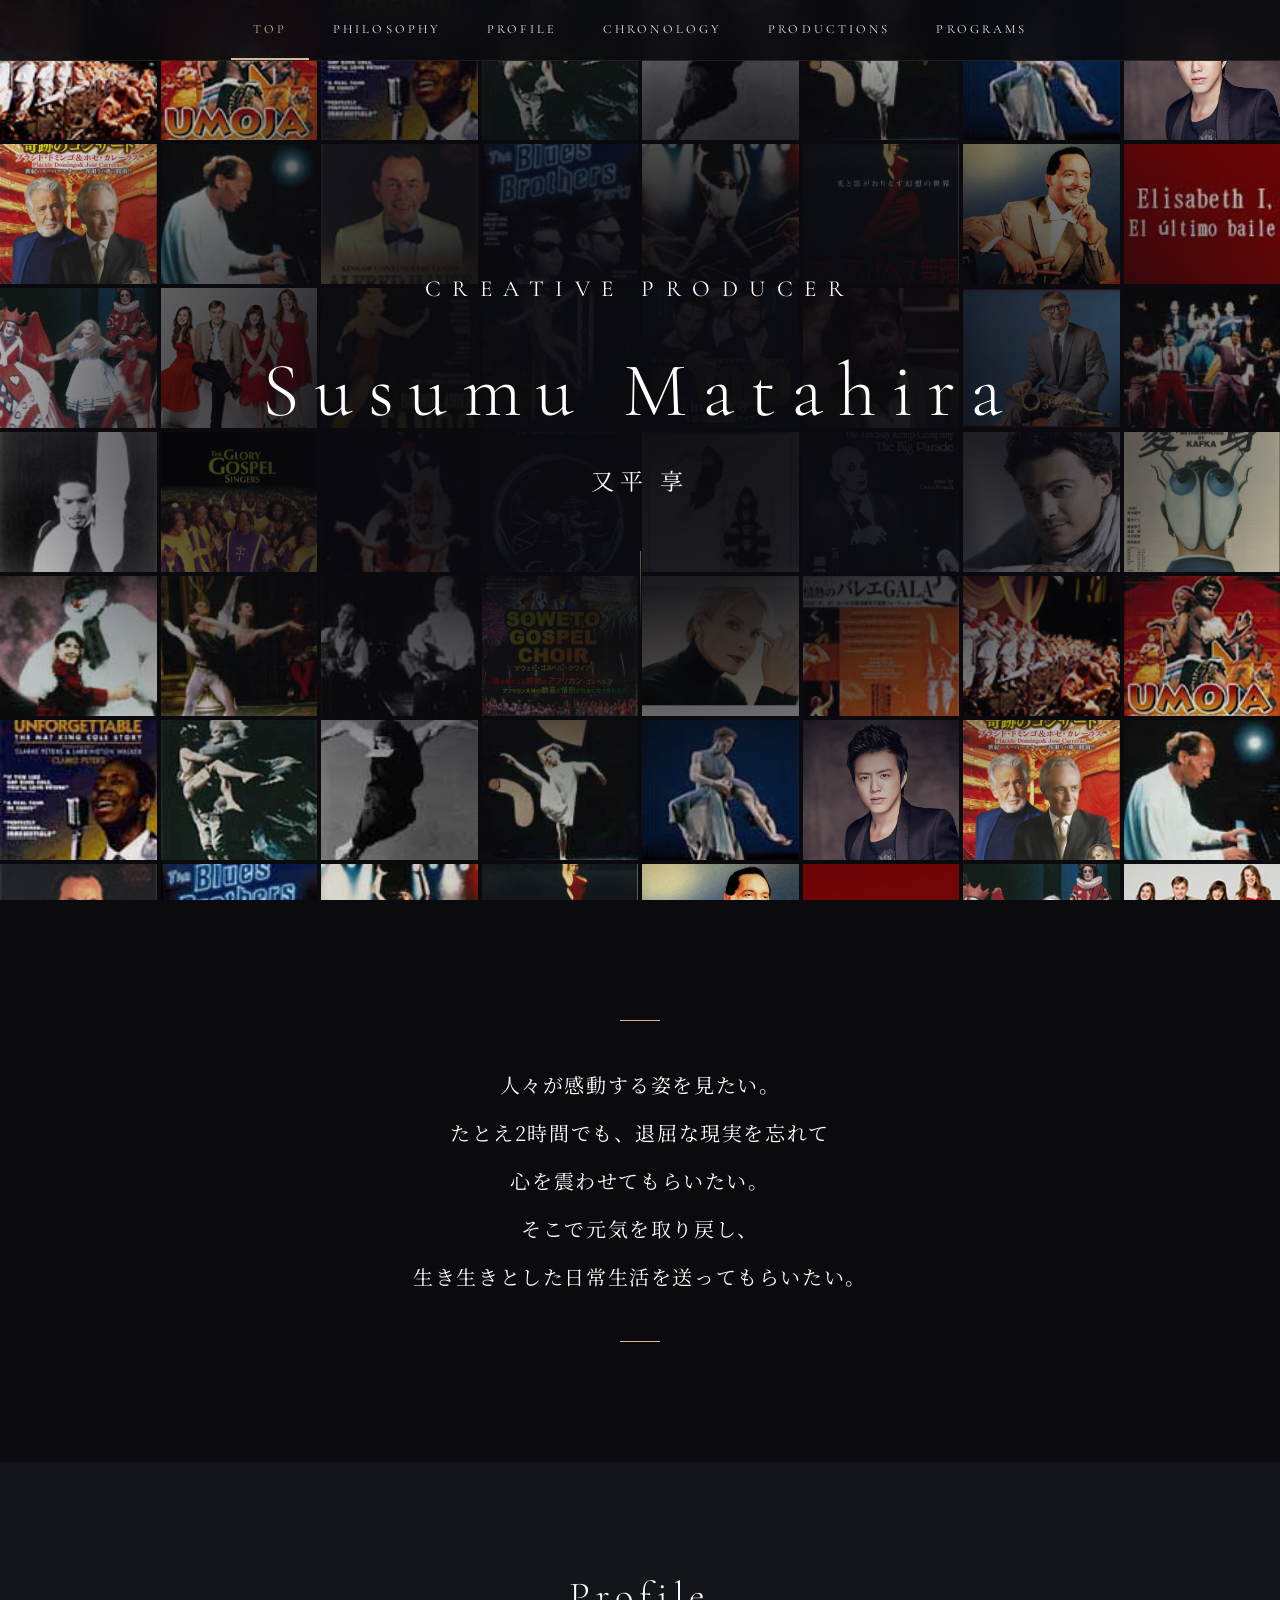
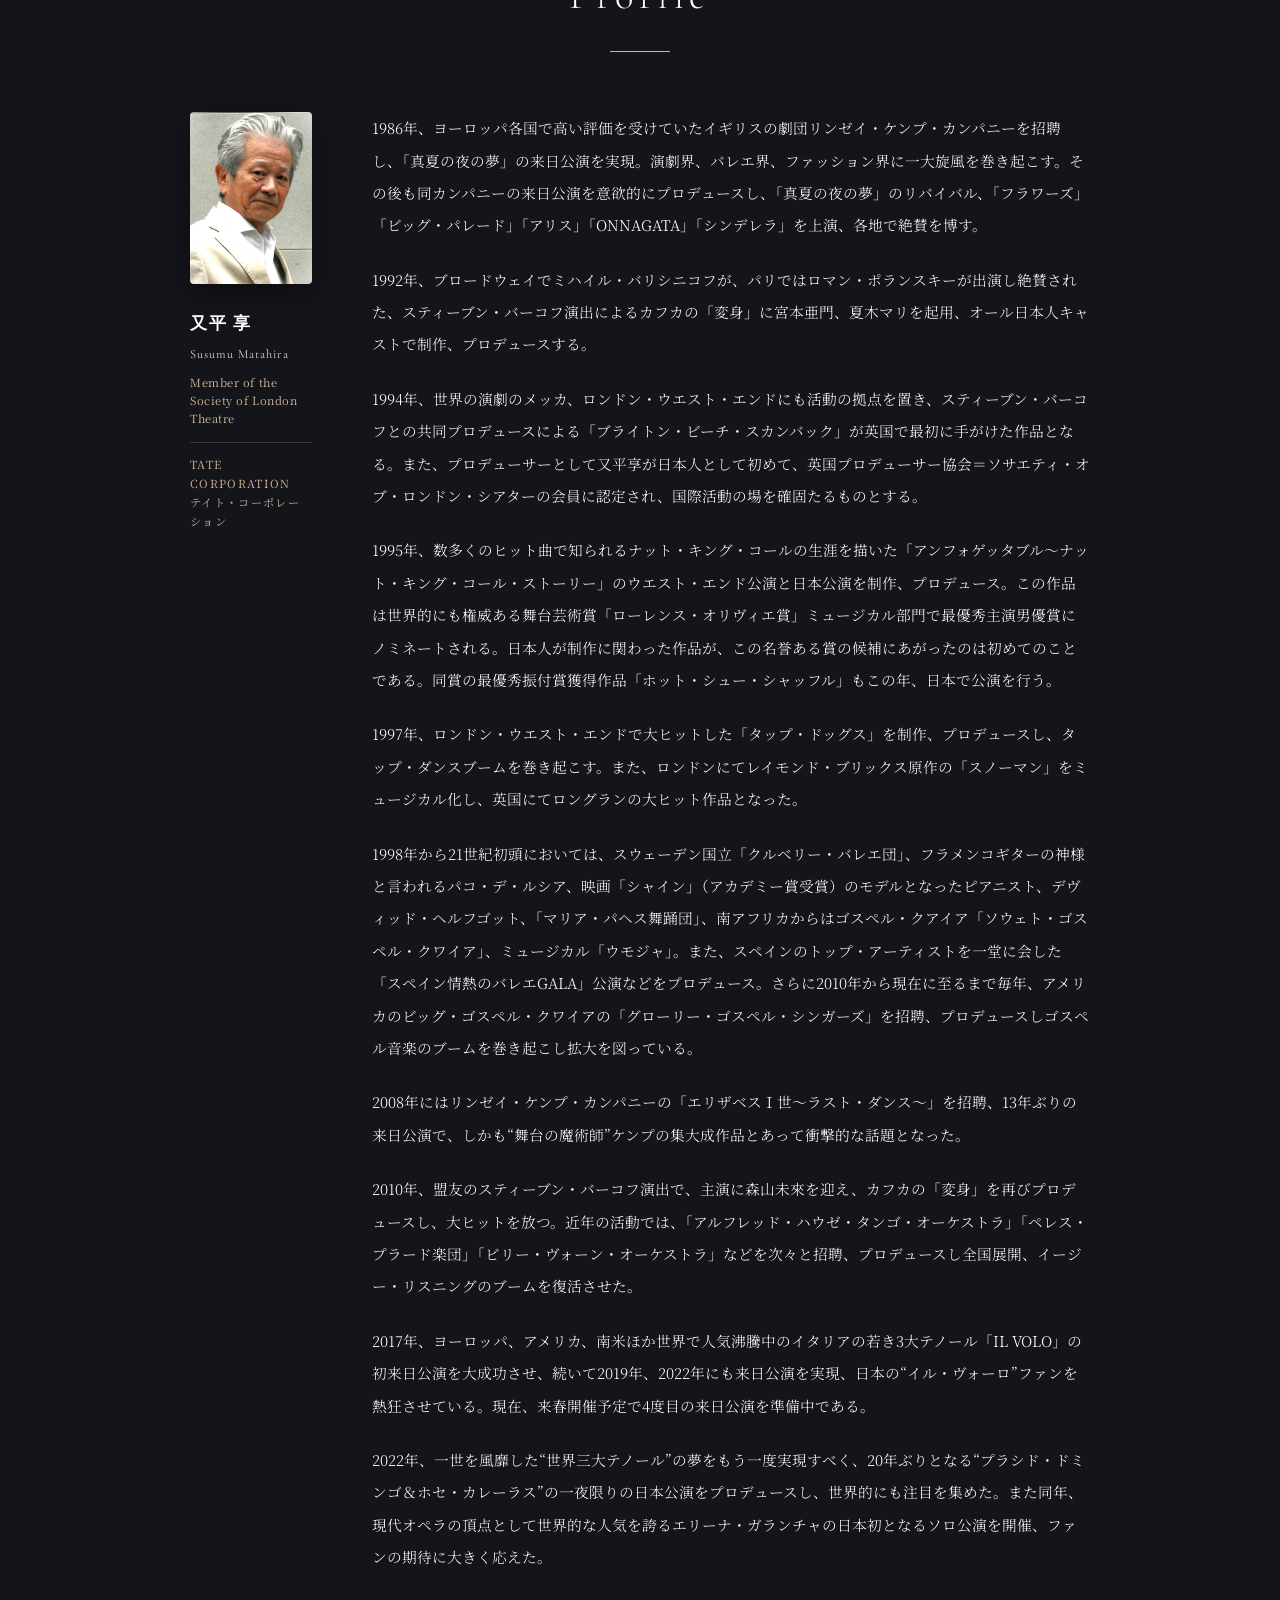
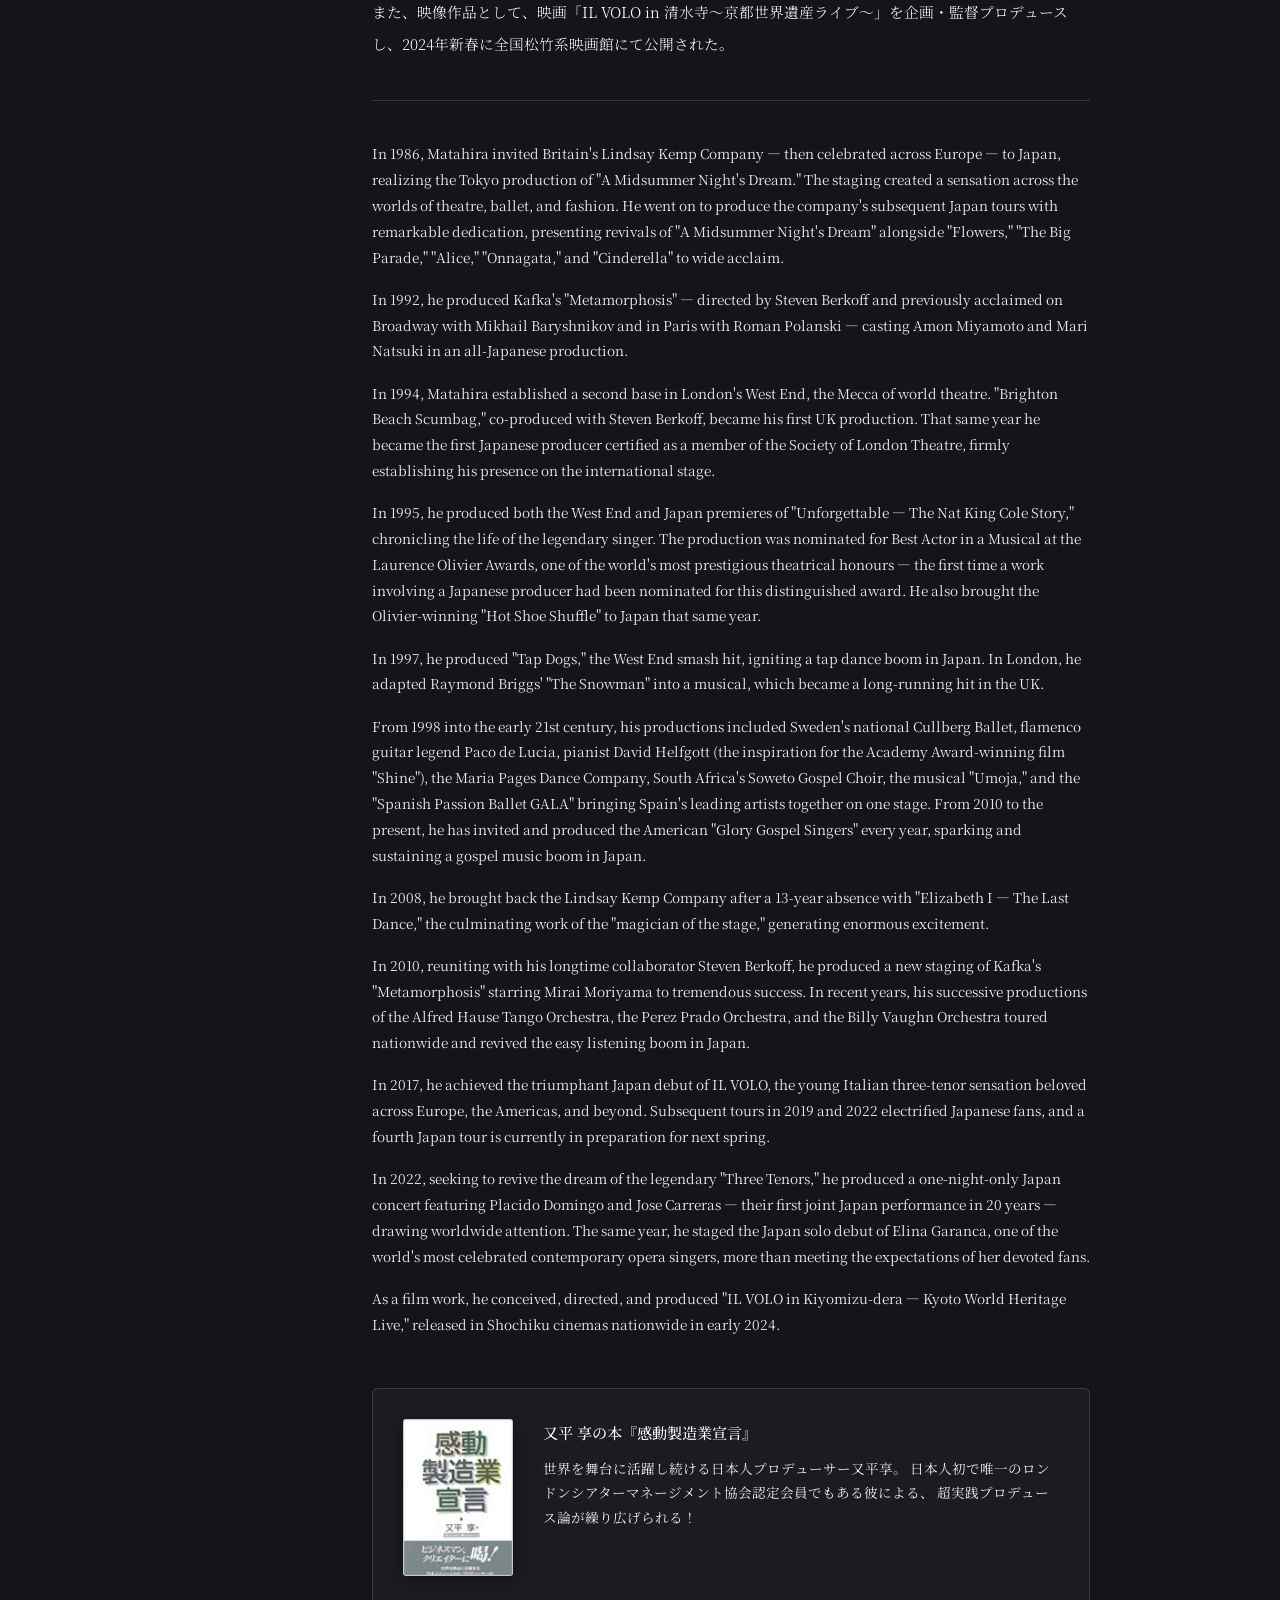
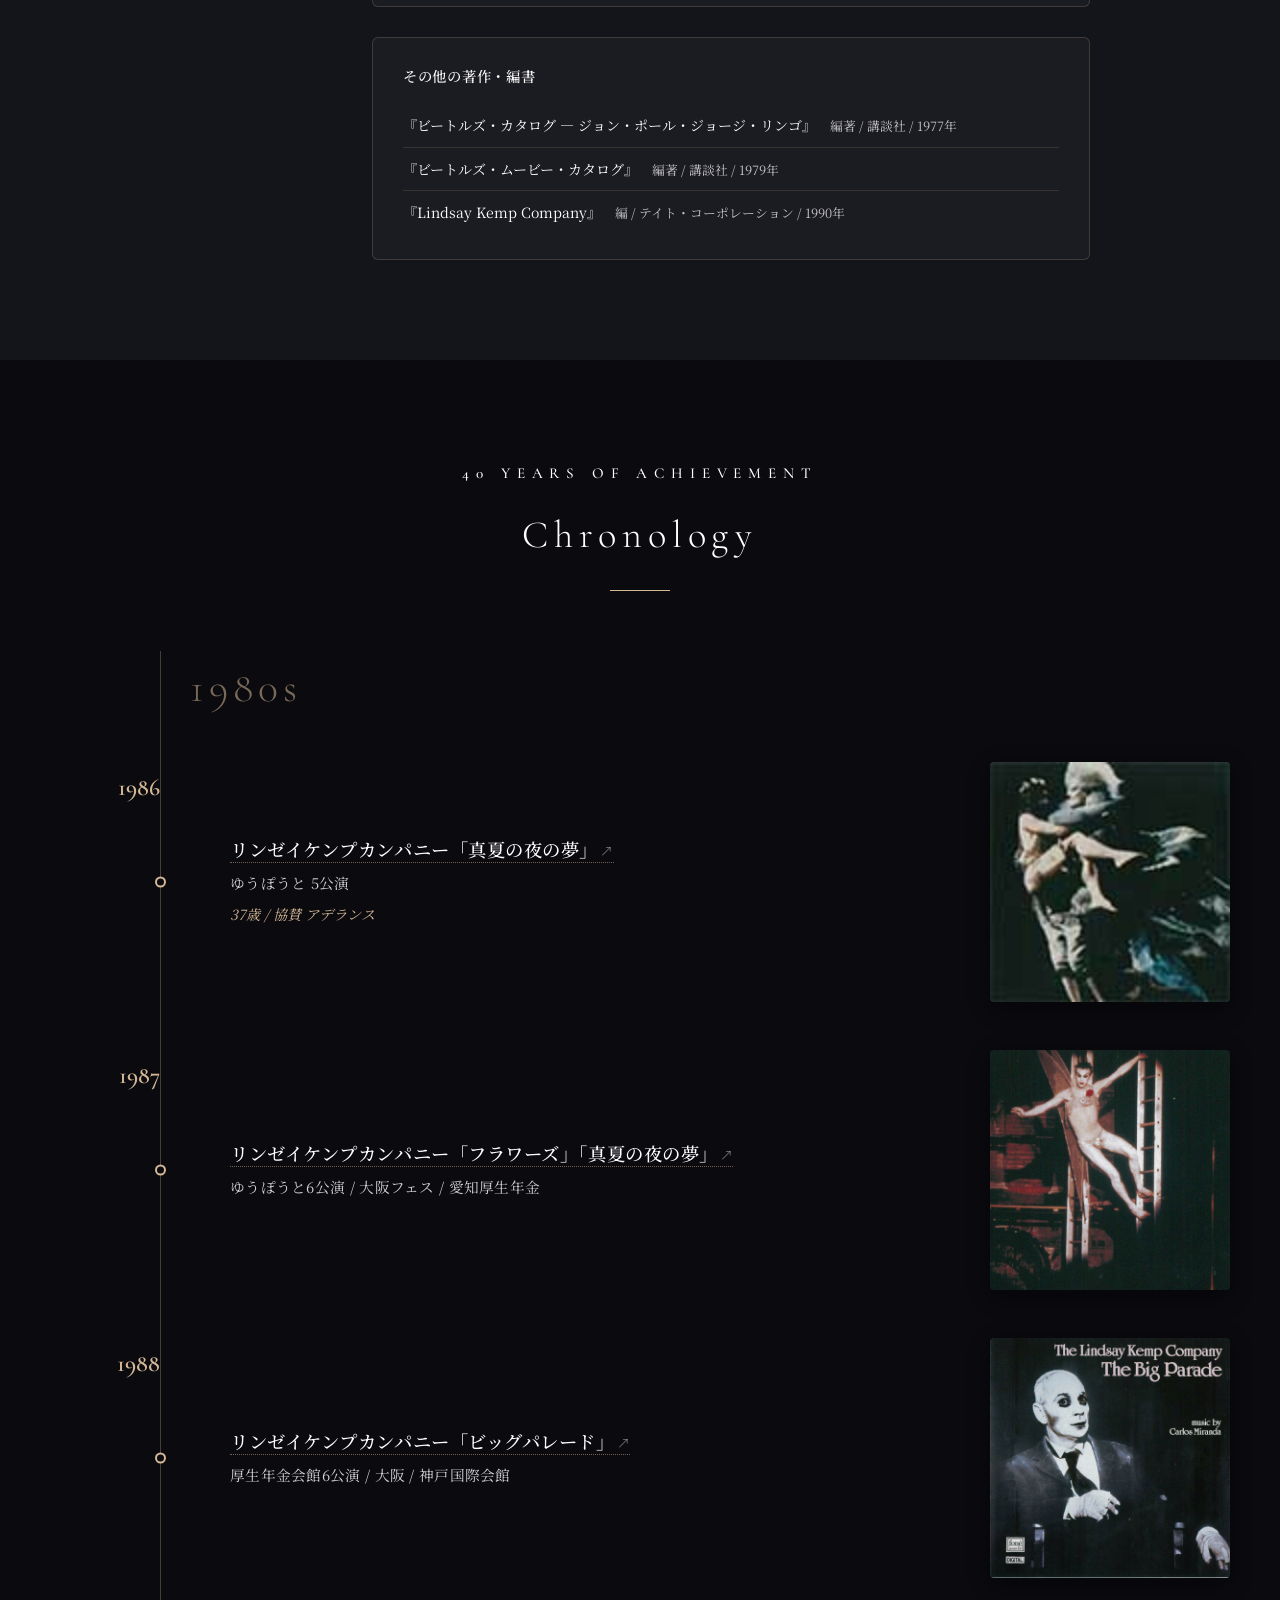
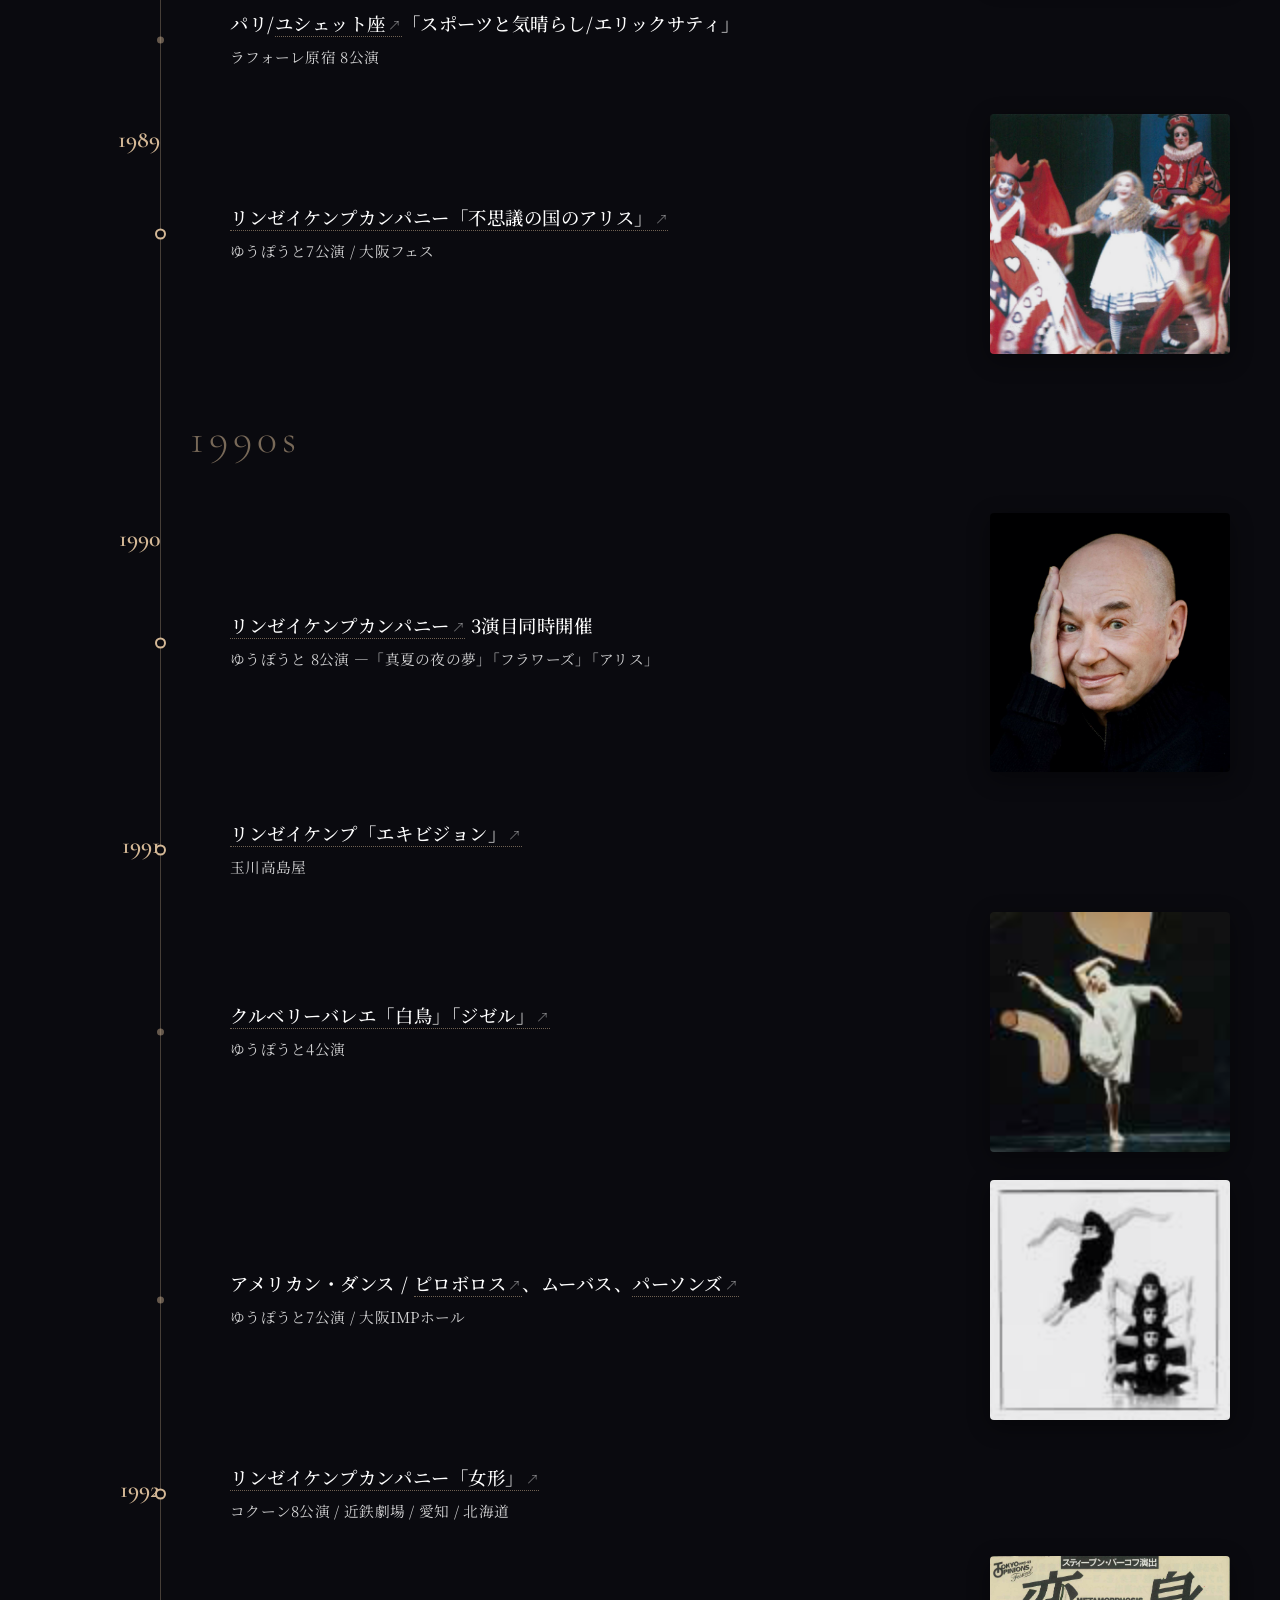
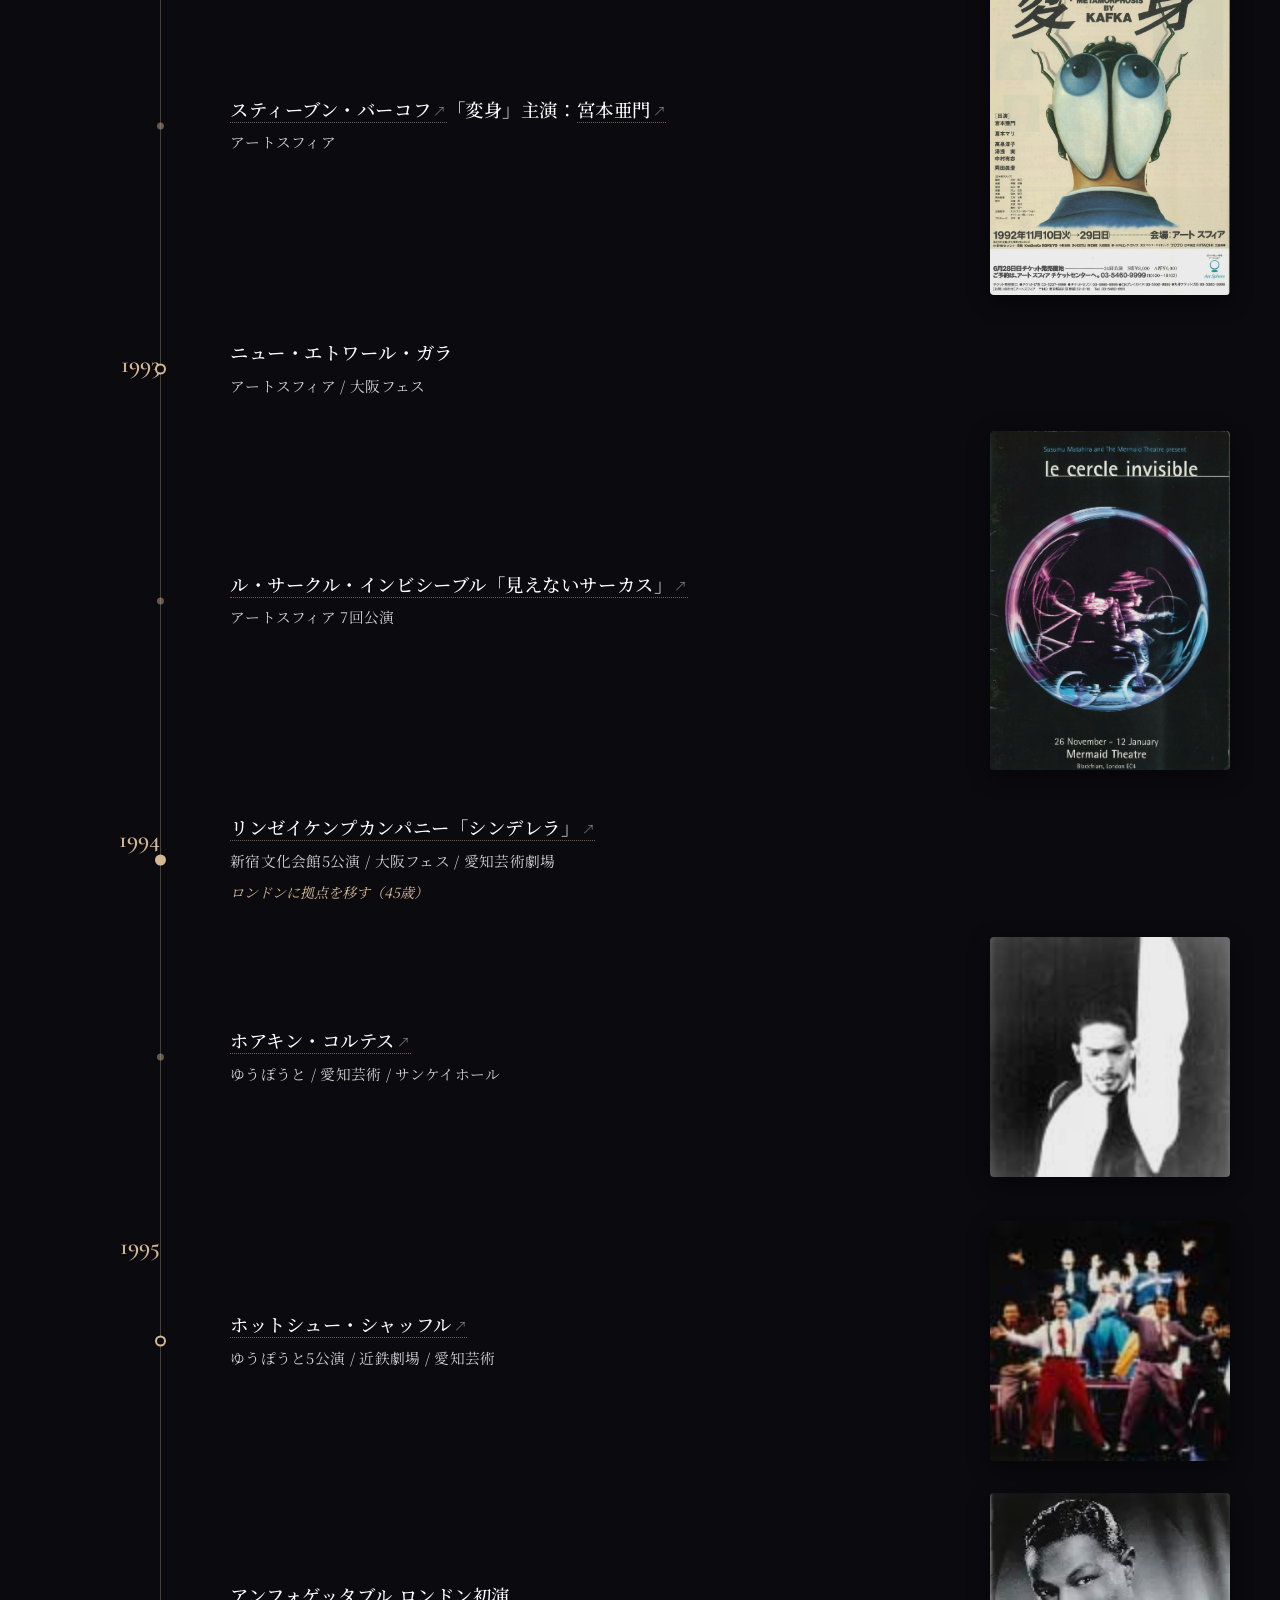
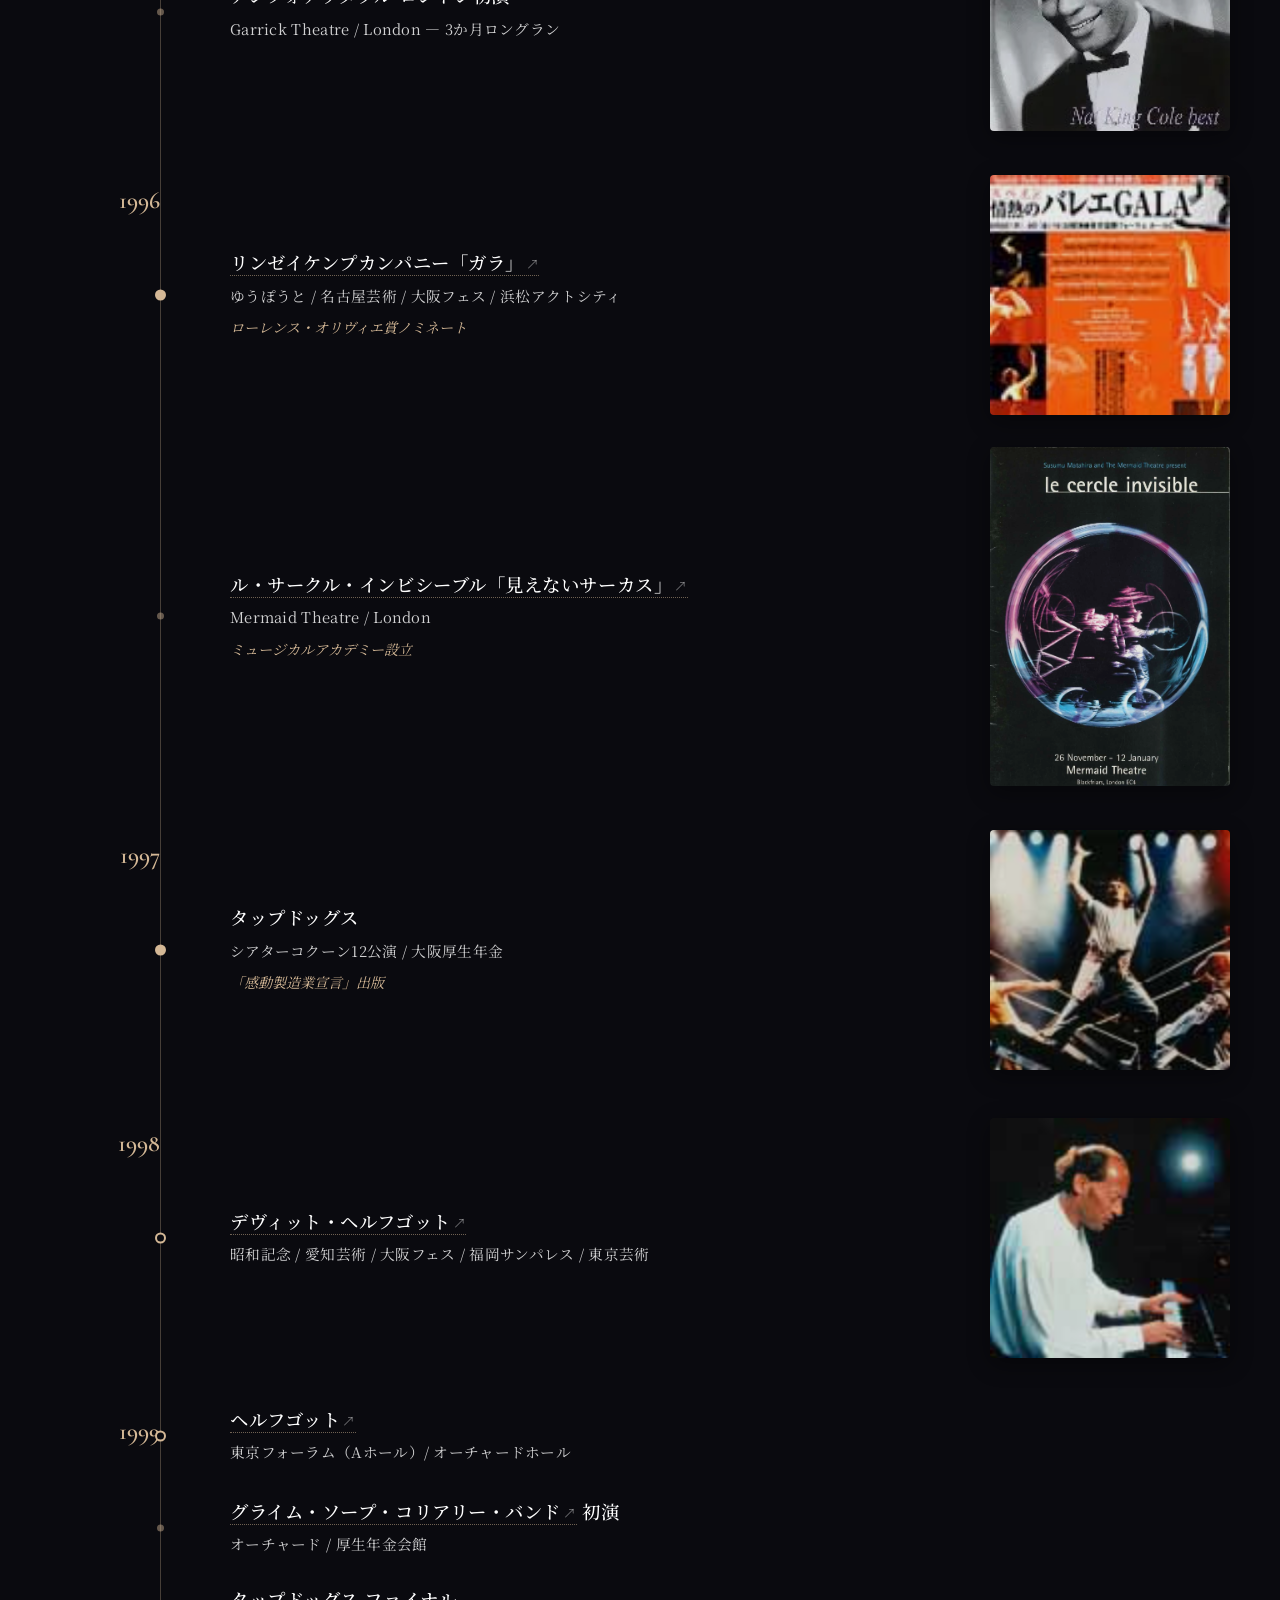
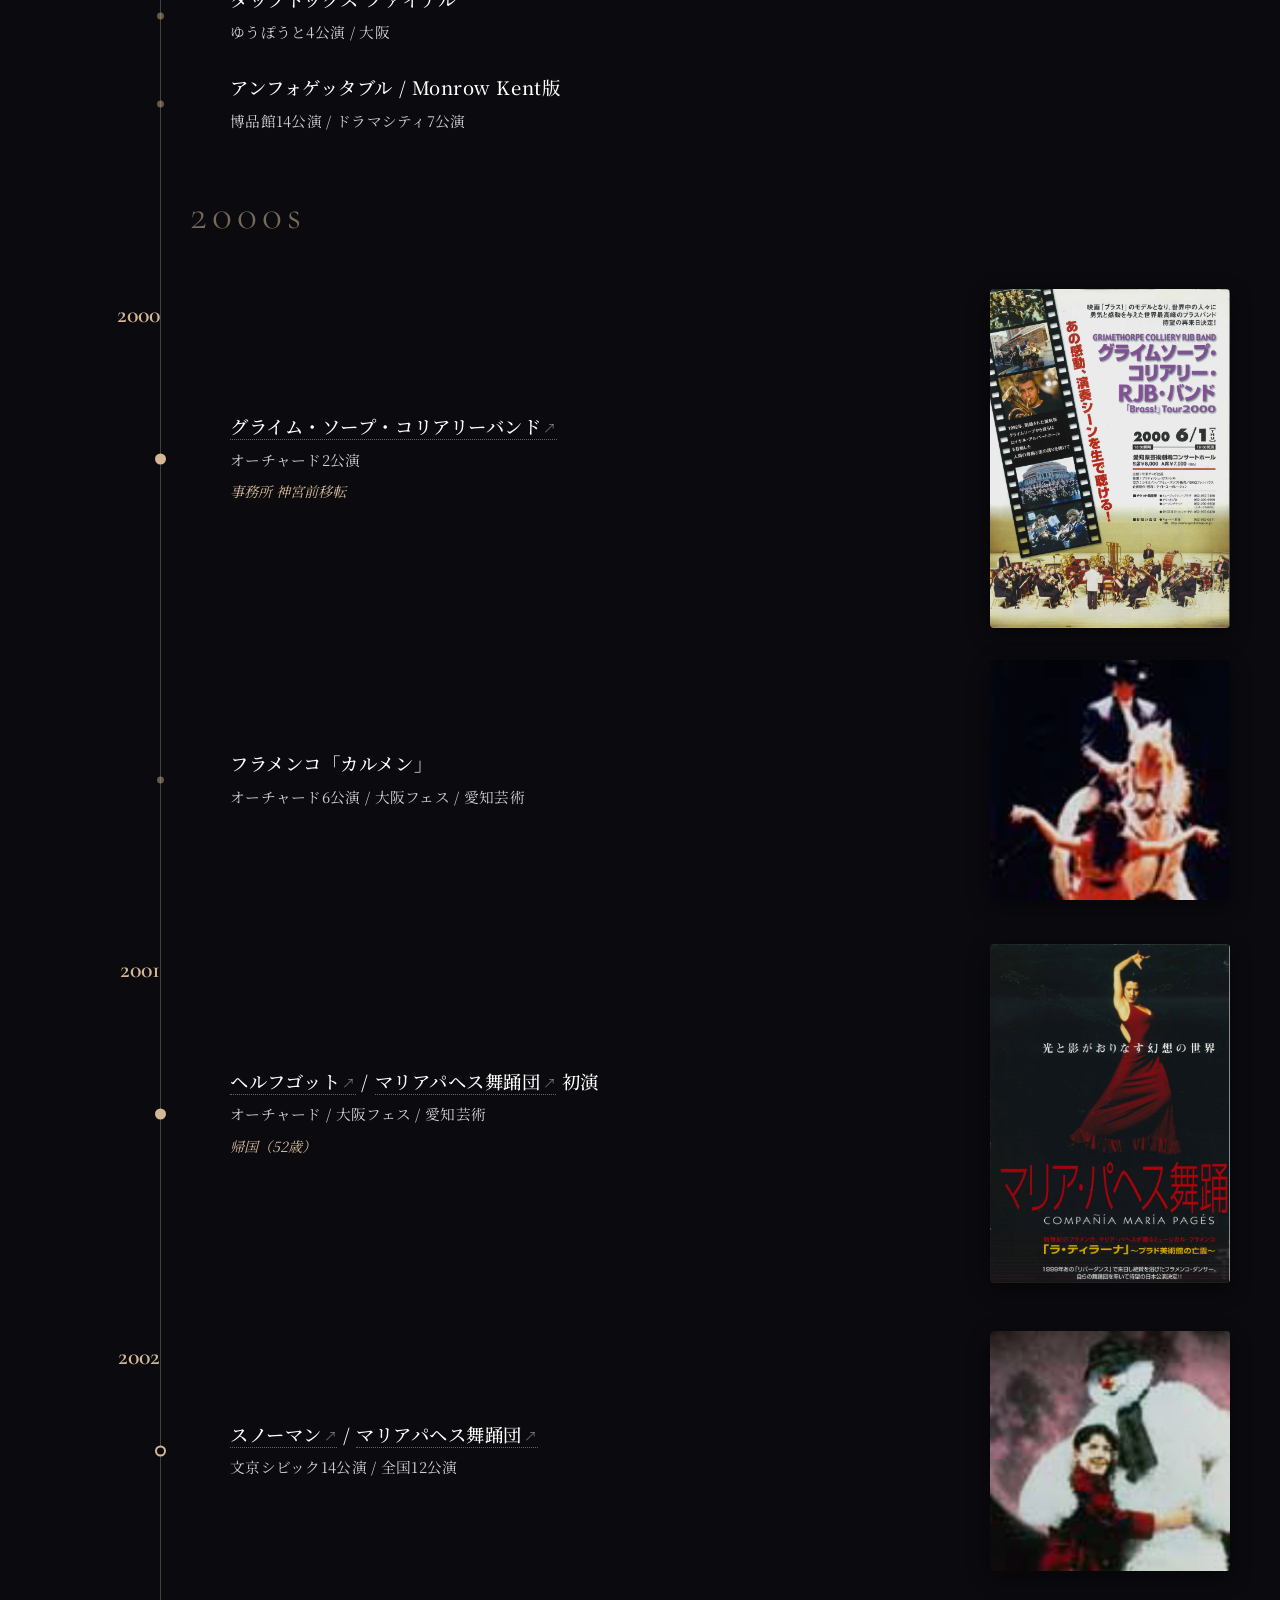
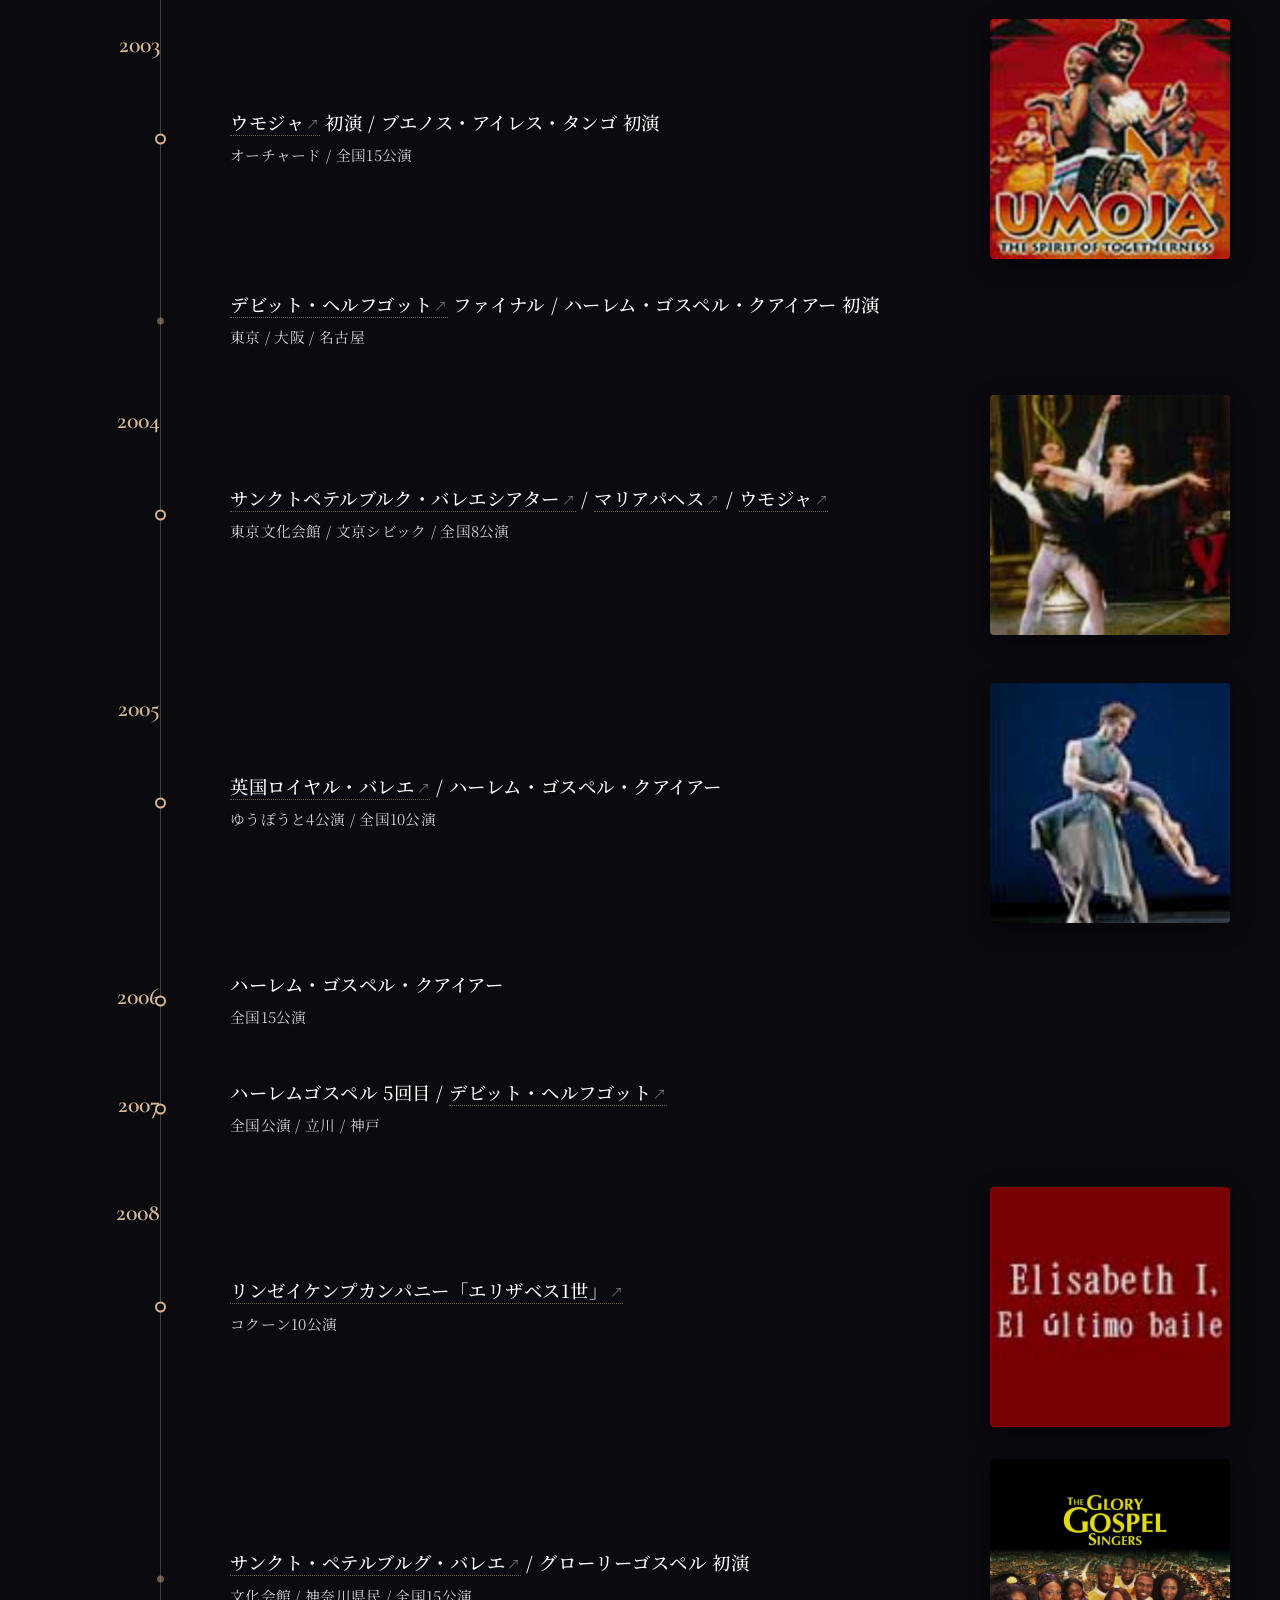
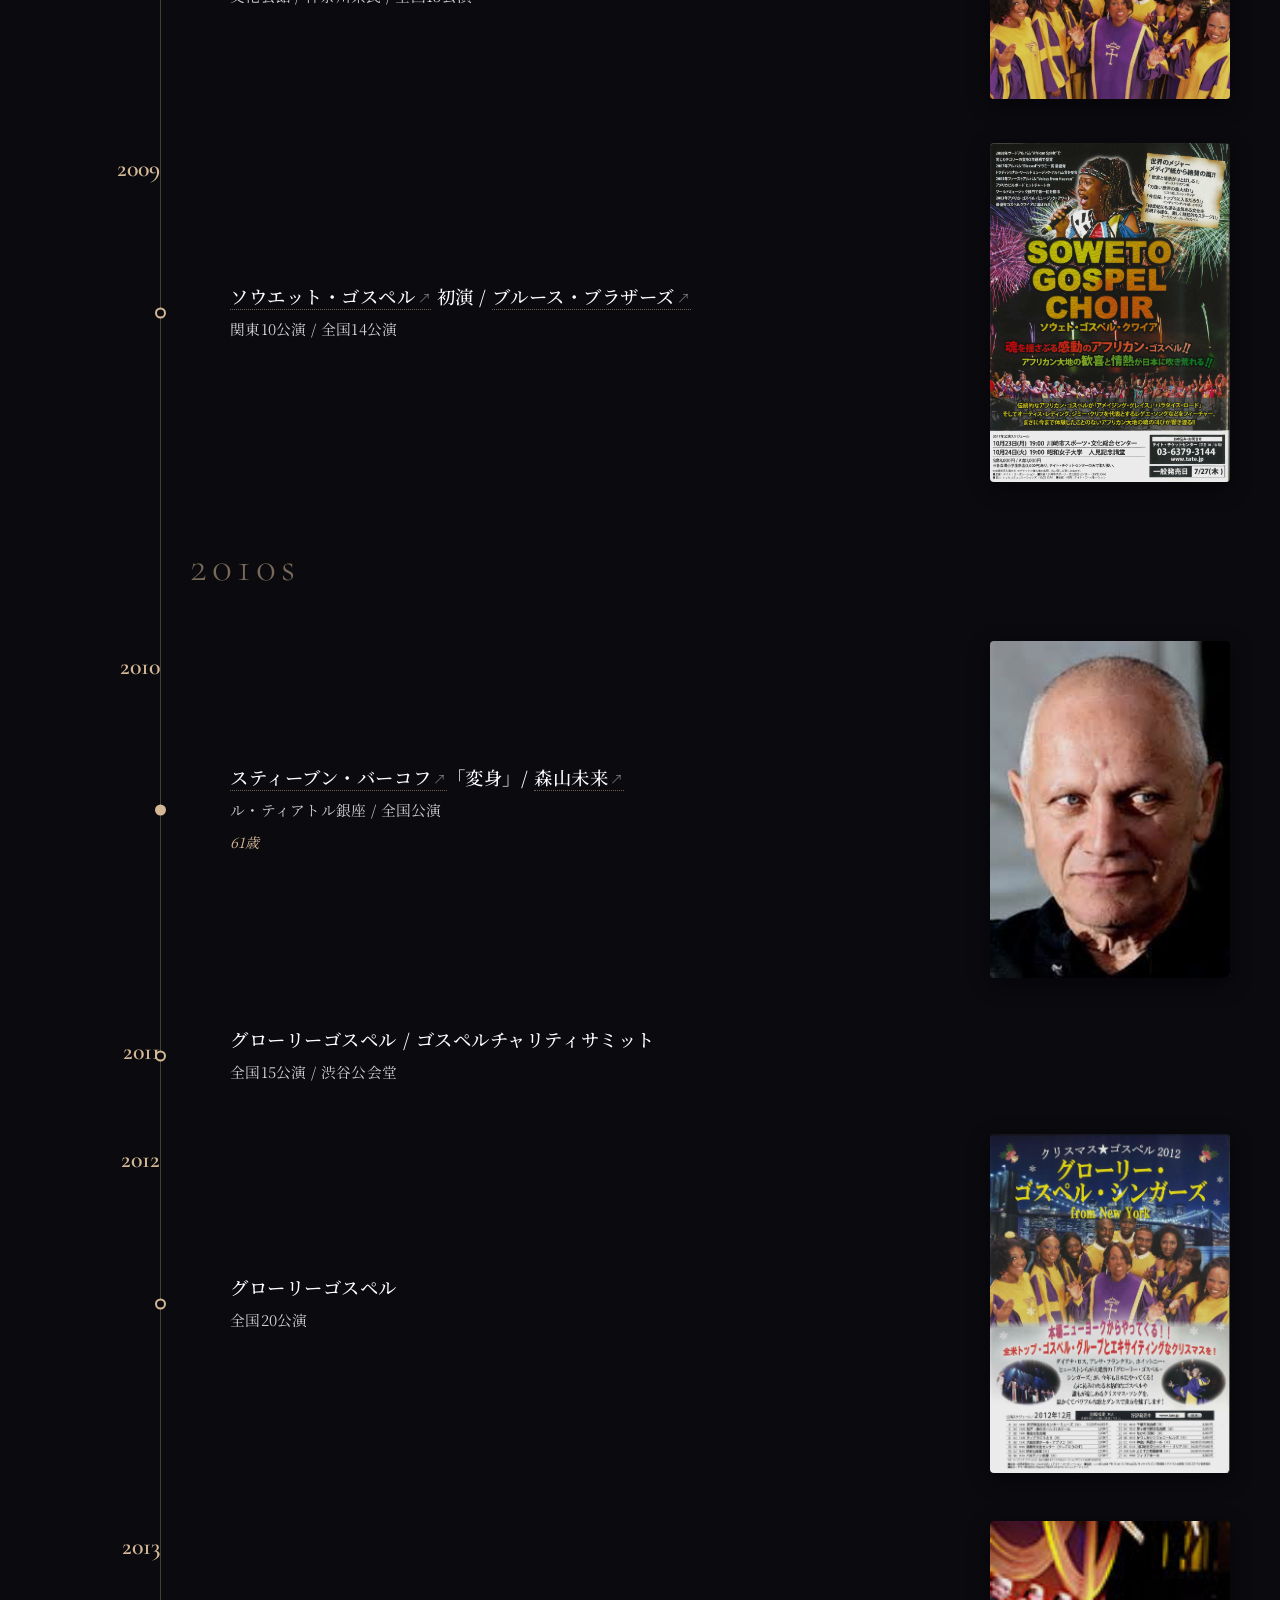
==== index.html @ a28acab9 "写真入れ替え" ====
<!DOCTYPE html>
<html lang="ja">
<head>
  <meta charset="UTF-8">
  <meta name="viewport" content="width=device-width, initial-scale=1.0">
  <title>又平享（Susumu Matahira）｜クリエイティブ・プロデューサー</title>
  <meta name="description" content="又平享（またひら すすむ／Susumu Matahira）- クリエイティブ・プロデューサー。1986年より40年にわたり、世界のパフォーミング・アーツを日本に届け続ける。日本人初の英国ソサエティ・オブ・ロンドン・シアター認定会員。">
  <meta name="author" content="又平享 Susumu Matahira">
  <meta name="google-site-verification" content="khn25gNaC57T8iqlHS1wMLsjuiyifFFze9nNeB8-_2k">
  <link rel="canonical" href="https://susumu-matahira.com/">

  <!-- Favicon -->
  <link rel="icon" href="/favicon.ico" sizes="any">
  <link rel="icon" href="/favicon.svg" type="image/svg+xml">
  <link rel="apple-touch-icon" href="/apple-touch-icon.png">
  <meta name="robots" content="index, follow">

  <!-- Open Graph -->
  <meta property="og:type" content="profile">
  <meta property="og:title" content="又平享（Susumu Matahira）｜クリエイティブ・プロデューサー">
  <meta property="og:description" content="又平享（またひら すすむ）- クリエイティブ・プロデューサー。1986年より40年にわたり、世界のパフォーミング・アーツを日本に届け続ける。">
  <meta property="og:url" content="https://susumu-matahira.com/">
  <meta property="og:image" content="https://susumu-matahira.com/images/ceo-photo.jpg">
  <meta property="og:locale" content="ja_JP">
  <meta property="og:site_name" content="又平享 Susumu Matahira">
  <meta property="profile:first_name" content="享">
  <meta property="profile:last_name" content="又平">
  <meta name="twitter:card" content="summary_large_image">
  <meta name="twitter:title" content="又平享（Susumu Matahira）｜クリエイティブ・プロデューサー">
  <meta name="twitter:description" content="又平享（またひら すすむ）- クリエイティブ・プロデューサー。世界のパフォーミング・アーツを日本に届け続ける。">
  <meta name="twitter:image" content="https://susumu-matahira.com/images/ceo-photo.jpg">

  <!-- Structured Data: Person -->
  <script type="application/ld+json">
  {
    "@context": "https://schema.org",
    "@type": "Person",
    "name": "又平享",
    "alternateName": ["又平 享", "Susumu Matahira", "またひら すすむ"],
    "url": "https://susumu-matahira.com/",
    "image": "https://susumu-matahira.com/images/ceo-photo.jpg",
    "jobTitle": "クリエイティブ・プロデューサー",
    "nationality": "Japanese",
    "description": "又平享（Susumu Matahira）はクリエイティブ・プロデューサー。1986年より40年にわたり、世界のパフォーミング・アーツを日本に届け続ける。日本人として初めて英国ソサエティ・オブ・ロンドン・シアターの会員に認定された。",
    "memberOf": {
      "@type": "Organization",
      "name": "Society of London Theatre"
    }
  }
  </script>

  <link rel="preconnect" href="https://fonts.googleapis.com">
  <link rel="preconnect" href="https://fonts.gstatic.com" crossorigin>
  <link href="https://fonts.googleapis.com/css2?family=Cormorant+Garamond:ital,wght@0,300;0,400;0,600;1,300&family=Noto+Serif+JP:wght@300;400;500;700&display=swap" rel="stylesheet">
  <link rel="stylesheet" href="css/style.css">
</head>
<body>

<!-- ============================================= -->
<!-- Navigation                                    -->
<!-- ============================================= -->
<nav class="site-nav">
  <a href="#top">Top</a>
  <a href="#philosophy">Philosophy</a>
  <a href="#profile">Profile</a>
  <a href="#chronology">Chronology</a>
  <a href="#productions">Productions</a>
  <a href="#programs">Programs</a>
</nav>

<!-- ============================================= -->
<!-- Hero                                          -->
<!-- ============================================= -->
<section class="hero" id="top">
  <div class="hero-tile-bg" id="heroTileBg" aria-hidden="true"></div>
  <div class="hero-content">
    <div class="hero-label">Creative Producer</div>
    <h1 class="hero-name">Susumu Matahira</h1>
    <div class="hero-sub">又平 享</div>
    <div class="hero-line"></div>
  </div>
</section>

<!-- ============================================= -->
<!-- Philosophy                                    -->
<!-- ============================================= -->
<section class="philosophy" id="philosophy">
  <div class="philosophy-quote fade-in">
    人々が感動する姿を見たい。<br>
    たとえ2時間でも、退屈な現実を忘れて<br>
    心を震わせてもらいたい。<br>
    そこで元気を取り戻し、<br>
    生き生きとした日常生活を送ってもらいたい。
  </div>
</section>

<!-- ============================================= -->
<!-- Biography                                     -->
<!-- ============================================= -->
<section class="section section-accent" id="profile">
  <div class="section-inner">
    <div class="section-header fade-in">
      <h2 class="section-title">Profile</h2>
      <div class="section-divider"></div>
    </div>

    <div class="biography-layout fade-in">
      <div class="bio-photo-wrap">
        <img src="images/ceo-photo.jpg" alt="又平 享" class="bio-photo">
        <div class="bio-name">又平 享</div>
        <div class="bio-name-en">Susumu Matahira</div>
        <div class="bio-credential">Member of the<br>Society of London Theatre</div>
        <a class="bio-company" href="https://www.tate.jp/index.html" target="_blank" rel="noopener">TATE CORPORATION<br>テイト・コーポレーション</a>
      </div>

      <div>
        <div class="bio-text">
          <p>1986年、ヨーロッパ各国で高い評価を受けていたイギリスの劇団リンゼイ・ケンプ・カンパニーを招聘し、「真夏の夜の夢」の来日公演を実現。演劇界、バレエ界、ファッション界に一大旋風を巻き起こす。その後も同カンパニーの来日公演を意欲的にプロデュースし、「真夏の夜の夢」のリバイバル、「フラワーズ」「ビッグ・パレード」「アリス」「ONNAGATA」「シンデレラ」を上演、各地で絶賛を博す。</p>

          <p>1992年、ブロードウェイでミハイル・バリシニコフが、パリではロマン・ポランスキーが出演し絶賛された、スティーブン・バーコフ演出によるカフカの「変身」に宮本亜門、夏木マリを起用、オール日本人キャストで制作、プロデュースする。</p>

          <p>1994年、世界の演劇のメッカ、ロンドン・ウエスト・エンドにも活動の拠点を置き、スティーブン・バーコフとの共同プロデュースによる「ブライトン・ビーチ・スカンバック」が英国で最初に手がけた作品となる。また、プロデューサーとして又平享が日本人として初めて、英国プロデューサー協会＝ソサエティ・オブ・ロンドン・シアターの会員に認定され、国際活動の場を確固たるものとする。</p>

          <p>1995年、数多くのヒット曲で知られるナット・キング・コールの生涯を描いた「アンフォゲッタブル〜ナット・キング・コール・ストーリー」のウエスト・エンド公演と日本公演を制作、プロデュース。この作品は世界的にも権威ある舞台芸術賞「ローレンス・オリヴィエ賞」ミュージカル部門で最優秀主演男優賞にノミネートされる。日本人が制作に関わった作品が、この名誉ある賞の候補にあがったのは初めてのことである。同賞の最優秀振付賞獲得作品「ホット・シュー・シャッフル」もこの年、日本で公演を行う。</p>

          <p>1997年、ロンドン・ウエスト・エンドで大ヒットした「タップ・ドッグス」を制作、プロデュースし、タップ・ダンスブームを巻き起こす。また、ロンドンにてレイモンド・ブリックス原作の「スノーマン」をミュージカル化し、英国にてロングランの大ヒット作品となった。</p>

          <p>1998年から21世紀初頭においては、スウェーデン国立「クルベリー・バレエ団」、フラメンコギターの神様と言われるパコ・デ・ルシア、映画「シャイン」（アカデミー賞受賞）のモデルとなったピアニスト、デヴィッド・ヘルフゴット、「マリア・パヘス舞踊団」、南アフリカからはゴスペル・クアイア「ソウェト・ゴスペル・クワイア」、ミュージカル「ウモジャ」。また、スペインのトップ・アーティストを一堂に会した「スペイン情熱のバレエGALA」公演などをプロデュース。さらに2010年から現在に至るまで毎年、アメリカのビッグ・ゴスペル・クワイアの「グローリー・ゴスペル・シンガーズ」を招聘、プロデュースしゴスペル音楽のブームを巻き起こし拡大を図っている。</p>

          <p>2008年にはリンゼイ・ケンプ・カンパニーの「エリザベスⅠ世〜ラスト・ダンス〜」を招聘、13年ぶりの来日公演で、しかも“舞台の魔術師”ケンプの集大成作品とあって衝撃的な話題となった。</p>

          <p>2010年、盟友のスティーブン・バーコフ演出で、主演に森山未來を迎え、カフカの「変身」を再びプロデュースし、大ヒットを放つ。近年の活動では、「アルフレッド・ハウゼ・タンゴ・オーケストラ」「ペレス・プラード楽団」「ビリー・ヴォーン・オーケストラ」などを次々と招聘、プロデュースし全国展開、イージー・リスニングのブームを復活させた。</p>

          <p>2017年、ヨーロッパ、アメリカ、南米ほか世界で人気沸騰中のイタリアの若き3大テノール「IL VOLO」の初来日公演を大成功させ、続いて2019年、2022年にも来日公演を実現、日本の“イル・ヴォーロ”ファンを熱狂させている。現在、来春開催予定で4度目の来日公演を準備中である。</p>

          <p>2022年、一世を風靡した“世界三大テノール”の夢をもう一度実現すべく、20年ぶりとなる“プラシド・ドミンゴ＆ホセ・カレーラス”の一夜限りの日本公演をプロデュースし、世界的にも注目を集めた。また同年、現代オペラの頂点として世界的な人気を誇るエリーナ・ガランチャの日本初となるソロ公演を開催、ファンの期待に大きく応えた。</p>

          <p>また、映像作品として、映画「IL VOLO in 清水寺〜京都世界遺産ライブ〜」を企画・監督プロデュースし、2024年新春に全国松竹系映画館にて公開された。</p>
        </div>

        <div class="bio-text-en">
          <p>In 1986, Matahira invited Britain's Lindsay Kemp Company &mdash; then celebrated across Europe &mdash; to Japan, realizing the Tokyo production of "A Midsummer Night's Dream." The staging created a sensation across the worlds of theatre, ballet, and fashion. He went on to produce the company's subsequent Japan tours with remarkable dedication, presenting revivals of "A Midsummer Night's Dream" alongside "Flowers," "The Big Parade," "Alice," "Onnagata," and "Cinderella" to wide acclaim.</p>

          <p>In 1992, he produced Kafka's "Metamorphosis" &mdash; directed by Steven Berkoff and previously acclaimed on Broadway with Mikhail Baryshnikov and in Paris with Roman Polanski &mdash; casting Amon Miyamoto and Mari Natsuki in an all-Japanese production.</p>

          <p>In 1994, Matahira established a second base in London's West End, the Mecca of world theatre. "Brighton Beach Scumbag," co-produced with Steven Berkoff, became his first UK production. That same year he became the first Japanese producer certified as a member of the Society of London Theatre, firmly establishing his presence on the international stage.</p>

          <p>In 1995, he produced both the West End and Japan premieres of "Unforgettable &mdash; The Nat King Cole Story," chronicling the life of the legendary singer. The production was nominated for Best Actor in a Musical at the Laurence Olivier Awards, one of the world's most prestigious theatrical honours &mdash; the first time a work involving a Japanese producer had been nominated for this distinguished award. He also brought the Olivier-winning "Hot Shoe Shuffle" to Japan that same year.</p>

          <p>In 1997, he produced "Tap Dogs," the West End smash hit, igniting a tap dance boom in Japan. In London, he adapted Raymond Briggs' "The Snowman" into a musical, which became a long-running hit in the UK.</p>

          <p>From 1998 into the early 21st century, his productions included Sweden's national Cullberg Ballet, flamenco guitar legend Paco de Lucia, pianist David Helfgott (the inspiration for the Academy Award-winning film "Shine"), the Maria Pages Dance Company, South Africa's Soweto Gospel Choir, the musical "Umoja," and the "Spanish Passion Ballet GALA" bringing Spain's leading artists together on one stage. From 2010 to the present, he has invited and produced the American "Glory Gospel Singers" every year, sparking and sustaining a gospel music boom in Japan.</p>

          <p>In 2008, he brought back the Lindsay Kemp Company after a 13-year absence with "Elizabeth I &mdash; The Last Dance," the culminating work of the "magician of the stage," generating enormous excitement.</p>

          <p>In 2010, reuniting with his longtime collaborator Steven Berkoff, he produced a new staging of Kafka's "Metamorphosis" starring Mirai Moriyama to tremendous success. In recent years, his successive productions of the Alfred Hause Tango Orchestra, the Perez Prado Orchestra, and the Billy Vaughn Orchestra toured nationwide and revived the easy listening boom in Japan.</p>

          <p>In 2017, he achieved the triumphant Japan debut of IL VOLO, the young Italian three-tenor sensation beloved across Europe, the Americas, and beyond. Subsequent tours in 2019 and 2022 electrified Japanese fans, and a fourth Japan tour is currently in preparation for next spring.</p>

          <p>In 2022, seeking to revive the dream of the legendary "Three Tenors," he produced a one-night-only Japan concert featuring Placido Domingo and Jose Carreras &mdash; their first joint Japan performance in 20 years &mdash; drawing worldwide attention. The same year, he staged the Japan solo debut of Elina Garanca, one of the world's most celebrated contemporary opera singers, more than meeting the expectations of her devoted fans.</p>

          <p>As a film work, he conceived, directed, and produced "IL VOLO in Kiyomizu-dera &mdash; Kyoto World Heritage Live," released in Shochiku cinemas nationwide in early 2024.</p>
        </div>

        <div class="book-card">
          <img src="images/book.jpg" alt="感動製造業宣言" class="book-img">
          <div>
            <div class="book-info-title">又平 享の本『感動製造業宣言』</div>
            <div class="book-info-text">
              世界を舞台に活躍し続ける日本人プロデューサー又平享。
              日本人初で唯一のロンドンシアターマネージメント協会認定会員でもある彼による、
              超実践プロデュース論が繰り広げられる！
            </div>
          </div>
        </div>

        <div class="book-list">
          <div class="book-list-heading">その他の著作・編書</div>
          <ul class="book-list-items">
            <li>
              <span class="book-list-title">『ビートルズ・カタログ — ジョン・ポール・ジョージ・リンゴ』</span>
              <span class="book-list-meta">編著 / 講談社 / 1977年</span>
            </li>
            <li>
              <span class="book-list-title">『ビートルズ・ムービー・カタログ』</span>
              <span class="book-list-meta">編著 / 講談社 / 1979年</span>
            </li>
            <li>
              <span class="book-list-title">『Lindsay Kemp Company』</span>
              <span class="book-list-meta">編 / テイト・コーポレーション / 1990年</span>
            </li>
          </ul>
        </div>
      </div>
    </div>
  </div>
</section>

<!-- ============================================= -->
<!-- Chronology                                    -->
<!-- ============================================= -->
<section class="section section-dark" id="chronology">
  <div class="section-header fade-in">
    <div class="section-label">40 Years of Achievement</div>
    <h2 class="section-title">Chronology</h2>
    <div class="section-divider"></div>
  </div>

  <div class="timeline-container fade-in">

    <!-- 1980s -->
    <div class="timeline-decade">
      <div class="timeline-decade-label">1980s</div>

      <div class="timeline-year-group">
        <div class="timeline-item">
          <div class="timeline-year">1986</div>
          <div class="timeline-content">
            <div class="timeline-text">
              <div class="timeline-artist"><a href="https://www.lindsaykemp.eu/lindsay-kemp-company-2/" target="_blank" rel="noopener">リンゼイケンプカンパニー「真夏の夜の夢」</a></div>
              <div class="timeline-venue">ゆうぽうと 5公演</div>
              <div class="timeline-note">37歳 / 協賛 アデランス</div>
            </div>
            <img src="images/works/LKC midnightdream.jpg" alt="真夏の夜の夢" class="timeline-thumb">
          </div>
        </div>
      </div>

      <div class="timeline-year-group">
        <div class="timeline-item">
          <div class="timeline-year">1987</div>
          <div class="timeline-content">
            <div class="timeline-text">
              <div class="timeline-artist"><a href="https://www.lindsaykemp.eu/lindsay-kemp-company-2/" target="_blank" rel="noopener">リンゼイケンプカンパニー「フラワーズ」「真夏の夜の夢」</a></div>
              <div class="timeline-venue">ゆうぽうと6公演 / 大阪フェス / 愛知厚生年金</div>
            </div>
            <img src="images/works/LKC flowers.jpg" alt="フラワーズ" class="timeline-thumb">
          </div>
        </div>
      </div>

      <div class="timeline-year-group">
        <div class="timeline-item">
          <div class="timeline-year">1988</div>
          <div class="timeline-content">
            <div class="timeline-text">
              <div class="timeline-artist"><a href="https://www.lindsaykemp.eu/lindsay-kemp-company-2/" target="_blank" rel="noopener">リンゼイケンプカンパニー「ビッグパレード」</a></div>
              <div class="timeline-venue">厚生年金会館6公演 / 大阪 / 神戸国際会館</div>
            </div>
            <img src="images/works/LKC bigparade.jpg" alt="ビッグパレード" class="timeline-thumb">
          </div>
        </div>
        <div class="timeline-sub-item">
          <div class="timeline-year">1988</div>
          <div class="timeline-content">
            <div class="timeline-text">
              <div class="timeline-artist">パリ/<a href="https://www.theatre-huchette.com/en/home-store/" target="_blank" rel="noopener">ユシェット座</a>「スポーツと気晴らし/エリックサティ」</div>
              <div class="timeline-venue">ラフォーレ原宿 8公演</div>
            </div>
          </div>
        </div>
      </div>

      <div class="timeline-year-group">
        <div class="timeline-item">
          <div class="timeline-year">1989</div>
          <div class="timeline-content">
            <div class="timeline-text">
              <div class="timeline-artist"><a href="https://www.lindsaykemp.eu/lindsay-kemp-company-2/" target="_blank" rel="noopener">リンゼイケンプカンパニー「不思議の国のアリス」</a></div>
              <div class="timeline-venue">ゆうぽうと7公演 / 大阪フェス</div>
            </div>
            <img src="images/works/LKC alice.jpg" alt="アリス" class="timeline-thumb">
          </div>
        </div>
      </div>
    </div>

    <!-- 1990s -->
    <div class="timeline-decade">
      <div class="timeline-decade-label">1990s</div>

      <div class="timeline-year-group">
        <div class="timeline-item">
          <div class="timeline-year">1990</div>
          <div class="timeline-content">
            <div class="timeline-text">
              <div class="timeline-artist"><a href="https://www.lindsaykemp.eu/lindsay-kemp-company-2/" target="_blank" rel="noopener">リンゼイケンプカンパニー</a> 3演目同時開催</div>
              <div class="timeline-venue">ゆうぽうと 8公演 &mdash;「真夏の夜の夢」「フラワーズ」「アリス」</div>
            </div>
            <img src="images/works/LKC.jpg" alt="リンゼイ・ケンプ" class="timeline-thumb">
          </div>
        </div>
      </div>

      <div class="timeline-year-group">
        <div class="timeline-item">
          <div class="timeline-year">1991</div>
          <div class="timeline-content">
            <div class="timeline-text">
              <div class="timeline-artist"><a href="https://www.lindsaykemp.eu/lindsay-kemp-company-2/" target="_blank" rel="noopener">リンゼイケンプ「エキビジョン」</a></div>
              <div class="timeline-venue">玉川高島屋</div>
            </div>
          </div>
        </div>
        <div class="timeline-sub-item">
          <div class="timeline-year">1991</div>
          <div class="timeline-content">
            <div class="timeline-text">
              <div class="timeline-artist"><a href="https://cullberg.com/en" target="_blank" rel="noopener">クルベリーバレエ「白鳥」「ジゼル」</a></div>
              <div class="timeline-venue">ゆうぽうと4公演</div>
            </div>
            <img src="images/works/cullberggiselle.jpg" alt="クルベリーバレエ" class="timeline-thumb">
          </div>
        </div>
        <div class="timeline-sub-item">
          <div class="timeline-year">1991</div>
          <div class="timeline-content">
            <div class="timeline-text">
              <div class="timeline-artist">アメリカン・ダンス / <a href="https://pilobolus.org/" target="_blank" rel="noopener">ピロボロス</a>、ムーバス、<a href="https://www.parsonsdance.org/" target="_blank" rel="noopener">パーソンズ</a></div>
              <div class="timeline-venue">ゆうぽうと7公演 / 大阪IMPホール</div>
            </div>
            <img src="images/works/piloboolus.jpg" alt="ピロボロス" class="timeline-thumb">
          </div>
        </div>
      </div>

      <div class="timeline-year-group">
        <div class="timeline-item">
          <div class="timeline-year">1992</div>
          <div class="timeline-content">
            <div class="timeline-text">
              <div class="timeline-artist"><a href="https://www.lindsaykemp.eu/lindsay-kemp-company-2/" target="_blank" rel="noopener">リンゼイケンプカンパニー「女形」</a></div>
              <div class="timeline-venue">コクーン8公演 / 近鉄劇場 / 愛知 / 北海道</div>
            </div>
          </div>
        </div>
        <div class="timeline-sub-item">
          <div class="timeline-year">1992</div>
          <div class="timeline-content">
            <div class="timeline-text">
              <div class="timeline-artist"><a href="https://www.stevenberkoff.com/" target="_blank" rel="noopener">スティーブン・バーコフ</a>「変身」主演：<a href="https://www.horipro.co.jp/miyamotoamon/" target="_blank" rel="noopener">宮本亜門</a></div>
              <div class="timeline-venue">アートスフィア</div>
            </div>
            <img src="images/works/metamorphosis.jpg" alt="変身" class="timeline-thumb">
          </div>
        </div>
      </div>

      <div class="timeline-year-group">
        <div class="timeline-item">
          <div class="timeline-year">1993</div>
          <div class="timeline-content">
            <div class="timeline-text">
              <div class="timeline-artist">ニュー・エトワール・ガラ</div>
              <div class="timeline-venue">アートスフィア / 大阪フェス</div>
            </div>
          </div>
        </div>
        <div class="timeline-sub-item">
          <div class="timeline-year">1993</div>
          <div class="timeline-content">
            <div class="timeline-text">
              <div class="timeline-artist"><a href="https://en.wikipedia.org/wiki/Victoria_Chaplin" target="_blank" rel="noopener">ル・サークル・インビシーブル「見えないサーカス」</a></div>
              <div class="timeline-venue">アートスフィア 7回公演</div>
            </div>
            <img src="images/works/lecirque.jpg" alt="見えないサーカス" class="timeline-thumb">
          </div>
        </div>
      </div>

      <div class="timeline-year-group">
        <div class="timeline-item has-note">
          <div class="timeline-year">1994</div>
          <div class="timeline-content">
            <div class="timeline-text">
              <div class="timeline-artist"><a href="https://www.lindsaykemp.eu/lindsay-kemp-company-2/" target="_blank" rel="noopener">リンゼイケンプカンパニー「シンデレラ」</a></div>
              <div class="timeline-venue">新宿文化会館5公演 / 大阪フェス / 愛知芸術劇場</div>
              <div class="timeline-note">ロンドンに拠点を移す（45歳）</div>
            </div>
          </div>
        </div>
        <div class="timeline-sub-item">
          <div class="timeline-year">1994</div>
          <div class="timeline-content">
            <div class="timeline-text">
              <div class="timeline-artist"><a href="https://joaquincortesoficial.es/en/home/" target="_blank" rel="noopener">ホアキン・コルテス</a></div>
              <div class="timeline-venue">ゆうぽうと / 愛知芸術 / サンケイホール</div>
            </div>
            <img src="images/works/joaquin.jpg" alt="ホアキン・コルテス" class="timeline-thumb">
          </div>
        </div>
      </div>

      <div class="timeline-year-group">
        <div class="timeline-item">
          <div class="timeline-year">1995</div>
          <div class="timeline-content">
            <div class="timeline-text">
              <div class="timeline-artist"><a href="https://en.wikipedia.org/wiki/Hot_Shoe_Shuffle" target="_blank" rel="noopener">ホットシュー・シャッフル</a></div>
              <div class="timeline-venue">ゆうぽうと5公演 / 近鉄劇場 / 愛知芸術</div>
            </div>
            <img src="images/works/hotshoe.jpg" alt="ホットシュー・シャッフル" class="timeline-thumb">
          </div>
        </div>
        <div class="timeline-sub-item">
          <div class="timeline-year">1995</div>
          <div class="timeline-content">
            <div class="timeline-text">
              <div class="timeline-artist">アンフォゲッタブル ロンドン初演</div>
              <div class="timeline-venue">Garrick Theatre / London &mdash; 3か月ロングラン</div>
            </div>
            <img src="images/programs/natkingcole.jpg" alt="ナット・キング・コール" class="timeline-thumb">
          </div>
        </div>
      </div>

      <div class="timeline-year-group">
        <div class="timeline-item has-note">
          <div class="timeline-year">1996</div>
          <div class="timeline-content">
            <div class="timeline-text">
              <div class="timeline-artist"><a href="https://www.lindsaykemp.eu/lindsay-kemp-company-2/" target="_blank" rel="noopener">リンゼイケンプカンパニー「ガラ」</a></div>
              <div class="timeline-venue">ゆうぽうと / 名古屋芸術 / 大阪フェス / 浜松アクトシティ</div>
              <div class="timeline-note">ローレンス・オリヴィエ賞ノミネート</div>
            </div>
            <img src="images/works/gala.jpg" alt="ガラ" class="timeline-thumb">
          </div>
        </div>
        <div class="timeline-sub-item">
          <div class="timeline-year">1996</div>
          <div class="timeline-content">
            <div class="timeline-text">
              <div class="timeline-artist"><a href="https://en.wikipedia.org/wiki/Victoria_Chaplin" target="_blank" rel="noopener">ル・サークル・インビシーブル「見えないサーカス」</a></div>
              <div class="timeline-venue">Mermaid Theatre / London</div>
              <div class="timeline-note">ミュージカルアカデミー設立</div>
            </div>
            <img src="images/works/lecirque.jpg" alt="Le Cirque Invisible" class="timeline-thumb">
          </div>
        </div>
      </div>

      <div class="timeline-year-group">
        <div class="timeline-item has-note">
          <div class="timeline-year">1997</div>
          <div class="timeline-content">
            <div class="timeline-text">
              <div class="timeline-artist">タップドッグス</div>
              <div class="timeline-venue">シアターコクーン12公演 / 大阪厚生年金</div>
              <div class="timeline-note">「感動製造業宣言」出版</div>
            </div>
            <img src="images/works/tapdogs.jpg" alt="タップドッグス" class="timeline-thumb">
          </div>
        </div>
      </div>

      <div class="timeline-year-group">
        <div class="timeline-item">
          <div class="timeline-year">1998</div>
          <div class="timeline-content">
            <div class="timeline-text">
              <div class="timeline-artist"><a href="https://en.wikipedia.org/wiki/David_Helfgott" target="_blank" rel="noopener">デヴィット・ヘルフゴット</a></div>
              <div class="timeline-venue">昭和記念 / 愛知芸術 / 大阪フェス / 福岡サンパレス / 東京芸術</div>
            </div>
            <img src="images/works/davidhelfgot.jpg" alt="デヴィット・ヘルフゴット" class="timeline-thumb">
          </div>
        </div>
      </div>

      <div class="timeline-year-group">
        <div class="timeline-item">
          <div class="timeline-year">1999</div>
          <div class="timeline-content">
            <div class="timeline-text">
              <div class="timeline-artist"><a href="https://en.wikipedia.org/wiki/David_Helfgott" target="_blank" rel="noopener">ヘルフゴット</a></div>
              <div class="timeline-venue">東京フォーラム（Aホール）/ オーチャードホール</div>
            </div>
          </div>
        </div>
        <div class="timeline-sub-item">
          <div class="timeline-year">1999</div>
          <div class="timeline-content">
            <div class="timeline-text">
              <div class="timeline-artist"><a href="https://grimethorpeband.co.uk/" target="_blank" rel="noopener">グライム・ソープ・コリアリー・バンド</a> 初演</div>
              <div class="timeline-venue">オーチャード / 厚生年金会館</div>
            </div>
          </div>
        </div>
        <div class="timeline-sub-item">
          <div class="timeline-year">1999</div>
          <div class="timeline-content">
            <div class="timeline-text">
              <div class="timeline-artist">タップドッグス ファイナル</div>
              <div class="timeline-venue">ゆうぽうと4公演 / 大阪</div>
            </div>
          </div>
        </div>
        <div class="timeline-sub-item">
          <div class="timeline-year">1999</div>
          <div class="timeline-content">
            <div class="timeline-text">
              <div class="timeline-artist">アンフォゲッタブル / Monrow Kent版</div>
              <div class="timeline-venue">博品館14公演 / ドラマシティ7公演</div>
            </div>
          </div>
        </div>
      </div>
    </div>

    <!-- 2000s -->
    <div class="timeline-decade">
      <div class="timeline-decade-label">2000s</div>

      <div class="timeline-year-group">
        <div class="timeline-item has-note">
          <div class="timeline-year">2000</div>
          <div class="timeline-content">
            <div class="timeline-text">
              <div class="timeline-artist"><a href="https://grimethorpeband.co.uk/" target="_blank" rel="noopener">グライム・ソープ・コリアリーバンド</a></div>
              <div class="timeline-venue">オーチャード2公演</div>
              <div class="timeline-note">事務所 神宮前移転</div>
            </div>
            <img src="images/works/grimethorpe.jpg" alt="グライム・ソープ・コリアリー・バンド" class="timeline-thumb">
          </div>
        </div>
        <div class="timeline-sub-item">
          <div class="timeline-year">2000</div>
          <div class="timeline-content">
            <div class="timeline-text">
              <div class="timeline-artist">フラメンコ「カルメン」</div>
              <div class="timeline-venue">オーチャード6公演 / 大阪フェス / 愛知芸術</div>
            </div>
            <img src="images/works/carmen.jpg" alt="カルメン" class="timeline-thumb">
          </div>
        </div>
      </div>

      <div class="timeline-year-group">
        <div class="timeline-item has-note">
          <div class="timeline-year">2001</div>
          <div class="timeline-content">
            <div class="timeline-text">
              <div class="timeline-artist"><a href="https://en.wikipedia.org/wiki/David_Helfgott" target="_blank" rel="noopener">ヘルフゴット</a> / <a href="https://en.wikipedia.org/wiki/Mar%C3%ADa_Pag%C3%A9s" target="_blank" rel="noopener">マリアパヘス舞踊団</a> 初演</div>
              <div class="timeline-venue">オーチャード / 大阪フェス / 愛知芸術</div>
              <div class="timeline-note">帰国（52歳）</div>
            </div>
            <img src="images/works/maria.jpg" alt="マリアパヘス" class="timeline-thumb">
          </div>
        </div>
      </div>

      <div class="timeline-year-group">
        <div class="timeline-item">
          <div class="timeline-year">2002</div>
          <div class="timeline-content">
            <div class="timeline-text">
              <div class="timeline-artist"><a href="https://en.wikipedia.org/wiki/The_Snowman_(picture_book)" target="_blank" rel="noopener">スノーマン</a> / <a href="https://en.wikipedia.org/wiki/Mar%C3%ADa_Pag%C3%A9s" target="_blank" rel="noopener">マリアパヘス舞踊団</a></div>
              <div class="timeline-venue">文京シビック14公演 / 全国12公演</div>
            </div>
            <img src="images/works/snowman.jpg" alt="スノーマン" class="timeline-thumb">
          </div>
        </div>
      </div>

      <div class="timeline-year-group">
        <div class="timeline-item">
          <div class="timeline-year">2003</div>
          <div class="timeline-content">
            <div class="timeline-text">
              <div class="timeline-artist"><a href="https://africaumoja.com/about-us/" target="_blank" rel="noopener">ウモジャ</a> 初演 / ブエノス・アイレス・タンゴ 初演</div>
              <div class="timeline-venue">オーチャード / 全国15公演</div>
            </div>
            <img src="images/works/umoja.jpg" alt="ウモジャ" class="timeline-thumb">
          </div>
        </div>
        <div class="timeline-sub-item">
          <div class="timeline-year">2003</div>
          <div class="timeline-content">
            <div class="timeline-text">
              <div class="timeline-artist"><a href="https://en.wikipedia.org/wiki/David_Helfgott" target="_blank" rel="noopener">デビット・ヘルフゴット</a> ファイナル / ハーレム・ゴスペル・クアイアー 初演</div>
              <div class="timeline-venue">東京 / 大阪 / 名古屋</div>
            </div>
          </div>
        </div>
      </div>

      <div class="timeline-year-group">
        <div class="timeline-item">
          <div class="timeline-year">2004</div>
          <div class="timeline-content">
            <div class="timeline-text">
              <div class="timeline-artist"><a href="https://en.wikipedia.org/wiki/St_Petersburg_Ballet_Theatre" target="_blank" rel="noopener">サンクトペテルブルク・バレエシアター</a> / <a href="https://en.wikipedia.org/wiki/Mar%C3%ADa_Pag%C3%A9s" target="_blank" rel="noopener">マリアパヘス</a> / <a href="https://africaumoja.com/about-us/" target="_blank" rel="noopener">ウモジャ</a></div>
              <div class="timeline-venue">東京文化会館 / 文京シビック / 全国8公演</div>
            </div>
            <img src="images/works/SPB swanlake.jpg" alt="サンクトペテルブルク" class="timeline-thumb">
          </div>
        </div>
      </div>

      <div class="timeline-year-group">
        <div class="timeline-item">
          <div class="timeline-year">2005</div>
          <div class="timeline-content">
            <div class="timeline-text">
              <div class="timeline-artist"><a href="https://www.royalballetschool.org.uk/" target="_blank" rel="noopener">英国ロイヤル・バレエ</a> / ハーレム・ゴスペル・クアイアー</div>
              <div class="timeline-venue">ゆうぽうと4公演 / 全国10公演</div>
            </div>
            <img src="images/works/royalballet.jpg" alt="ロイヤルバレエ" class="timeline-thumb">
          </div>
        </div>
      </div>

      <div class="timeline-year-group">
        <div class="timeline-item">
          <div class="timeline-year">2006</div>
          <div class="timeline-content">
            <div class="timeline-text">
              <div class="timeline-artist">ハーレム・ゴスペル・クアイアー</div>
              <div class="timeline-venue">全国15公演</div>
            </div>
          </div>
        </div>
      </div>

      <div class="timeline-year-group">
        <div class="timeline-item">
          <div class="timeline-year">2007</div>
          <div class="timeline-content">
            <div class="timeline-text">
              <div class="timeline-artist">ハーレムゴスペル 5回目 / <a href="https://en.wikipedia.org/wiki/David_Helfgott" target="_blank" rel="noopener">デビット・ヘルフゴット</a></div>
              <div class="timeline-venue">全国公演 / 立川 / 神戸</div>
            </div>
          </div>
        </div>
      </div>

      <div class="timeline-year-group">
        <div class="timeline-item">
          <div class="timeline-year">2008</div>
          <div class="timeline-content">
            <div class="timeline-text">
              <div class="timeline-artist"><a href="https://www.lindsaykemp.eu/lindsay-kemp-company-2/" target="_blank" rel="noopener">リンゼイケンプカンパニー「エリザベス1世」</a></div>
              <div class="timeline-venue">コクーン10公演</div>
            </div>
            <img src="images/works/elizabeth2.jpg" alt="エリザベス1世" class="timeline-thumb">
          </div>
        </div>
        <div class="timeline-sub-item">
          <div class="timeline-year">2008</div>
          <div class="timeline-content">
            <div class="timeline-text">
              <div class="timeline-artist"><a href="https://en.wikipedia.org/wiki/St_Petersburg_Ballet_Theatre" target="_blank" rel="noopener">サンクト・ペテルブルグ・バレエ</a> / グローリーゴスペル 初演</div>
              <div class="timeline-venue">文化会館 / 神奈川県民 / 全国15公演</div>
            </div>
            <img src="images/works/ggs.jpg" alt="グローリーゴスペル" class="timeline-thumb">
          </div>
        </div>
      </div>

      <div class="timeline-year-group">
        <div class="timeline-item">
          <div class="timeline-year">2009</div>
          <div class="timeline-content">
            <div class="timeline-text">
              <div class="timeline-artist"><a href="https://www.sowetogospelchoir.com/" target="_blank" rel="noopener">ソウエット・ゴスペル</a> 初演 / <a href="https://en.wikipedia.org/wiki/The_Blues_Brothers" target="_blank" rel="noopener">ブルース・ブラザーズ</a></div>
              <div class="timeline-venue">関東10公演 / 全国14公演</div>
            </div>
            <img src="images/works/soweto2.jpg" alt="ソウエットゴスペル" class="timeline-thumb">
          </div>
        </div>
      </div>
    </div>

    <!-- 2010s -->
    <div class="timeline-decade">
      <div class="timeline-decade-label">2010s</div>

      <div class="timeline-year-group">
        <div class="timeline-item has-note">
          <div class="timeline-year">2010</div>
          <div class="timeline-content">
            <div class="timeline-text">
              <div class="timeline-artist"><a href="https://www.stevenberkoff.com/" target="_blank" rel="noopener">スティーブン・バーコフ</a>「変身」/ <a href="https://www.miraimoriyama.com/" target="_blank" rel="noopener">森山未来</a></div>
              <div class="timeline-venue">ル・ティアトル銀座 / 全国公演</div>
              <div class="timeline-note">61歳</div>
            </div>
            <img src="images/works/berkoff.jpg" alt="スティーブン・バーコフ" class="timeline-thumb">
          </div>
        </div>
      </div>

      <div class="timeline-year-group">
        <div class="timeline-item">
          <div class="timeline-year">2011</div>
          <div class="timeline-content">
            <div class="timeline-text">
              <div class="timeline-artist">グローリーゴスペル / ゴスペルチャリティサミット</div>
              <div class="timeline-venue">全国15公演 / 渋谷公会堂</div>
            </div>
          </div>
        </div>
      </div>

      <div class="timeline-year-group">
        <div class="timeline-item">
          <div class="timeline-year">2012</div>
          <div class="timeline-content">
            <div class="timeline-text">
              <div class="timeline-artist">グローリーゴスペル</div>
              <div class="timeline-venue">全国20公演</div>
            </div>
            <img src="images/programs/ggs-newyork.jpg" alt="グローリー・ゴスペル・シンガーズ from New York" class="timeline-thumb">
          </div>
        </div>
      </div>

      <div class="timeline-year-group">
        <div class="timeline-item">
          <div class="timeline-year">2013</div>
          <div class="timeline-content">
            <div class="timeline-text">
              <div class="timeline-artist">ジャン・ジャック・ジュスタフレ 初演 / <a href="https://en.wikipedia.org/wiki/Trapp_Family" target="_blank" rel="noopener">フォン・トラップ・シンガーズ</a></div>
              <div class="timeline-venue">全国5公演 / 全国15公演</div>
            </div>
            <img src="images/works/jjj2.jpg" alt="ジュスタフレ" class="timeline-thumb">
          </div>
        </div>
      </div>

      <div class="timeline-year-group">
        <div class="timeline-item">
          <div class="timeline-year">2014</div>
          <div class="timeline-content">
            <div class="timeline-text">
              <div class="timeline-artist"><a href="https://en.wikipedia.org/wiki/Billy_Vaughn" target="_blank" rel="noopener">ビリーヴォーン楽団</a> / ジャン・ジャック・ジュスタフレ</div>
              <div class="timeline-venue">関東4 / 全国13公演</div>
            </div>
            <img src="images/works/billy.jpg" alt="ビリーヴォーン" class="timeline-thumb">
          </div>
        </div>
      </div>

      <div class="timeline-year-group">
        <div class="timeline-item">
          <div class="timeline-year">2015</div>
          <div class="timeline-content">
            <div class="timeline-text">
              <div class="timeline-artist"><a href="https://www.vittoriogrigolo.com/" target="_blank" rel="noopener">ヴィットリオ・グリゴーロ</a> / <a href="https://en.wikipedia.org/wiki/P%C3%A9rez_Prado" target="_blank" rel="noopener">ペレスプラード楽団</a></div>
              <div class="timeline-venue">東京オペラシティ / 全国15公演</div>
            </div>
            <img src="images/works/vittorio2.jpg" alt="ヴィットリオ・グリゴーロ" class="timeline-thumb">
          </div>
        </div>
      </div>

      <div class="timeline-year-group">
        <div class="timeline-item">
          <div class="timeline-year">2016</div>
          <div class="timeline-content">
            <div class="timeline-text">
              <div class="timeline-artist">パリ国立オペラ座少年少女合唱団 / <a href="https://en.wikipedia.org/wiki/P%C3%A9rez_Prado" target="_blank" rel="noopener">ペレスプラード楽団</a></div>
              <div class="timeline-venue">東京芸術劇場 / 神奈川県民 / 大阪フェス</div>
            </div>
            <img src="images/works/perez2.jpg" alt="ペレスプラード" class="timeline-thumb">
          </div>
        </div>
      </div>

      <div class="timeline-year-group">
        <div class="timeline-item">
          <div class="timeline-year">2017</div>
          <div class="timeline-content">
            <div class="timeline-text">
              <div class="timeline-artist"><a href="https://www.ilvolomusic.com/" target="_blank" rel="noopener">イルヴォーロ</a> 初演 / ジュスタフレ / <a href="https://ja.wikipedia.org/wiki/%E3%82%A2%E3%83%AB%E3%83%95%E3%83%AC%E3%83%83%E3%83%89%E3%83%BB%E3%83%8F%E3%82%A6%E3%82%BC" target="_blank" rel="noopener">ハウゼ・タンゴ</a></div>
              <div class="timeline-venue">オーチャード / 全国21公演 / 全国15公演</div>
            </div>
            <img src="images/works/ilvolo2.jpg" alt="イルヴォーロ" class="timeline-thumb">
          </div>
        </div>
      </div>

      <div class="timeline-year-group">
        <div class="timeline-item">
          <div class="timeline-year">2018</div>
          <div class="timeline-content">
            <div class="timeline-text">
              <div class="timeline-artist"><a href="https://en.wikipedia.org/wiki/Billy_Vaughn" target="_blank" rel="noopener">ビリーヴォーン楽団</a> / <a href="https://francislai.com/" target="_blank" rel="noopener">フランシス・レイ</a> / グローリーゴスペル10周年</div>
              <div class="timeline-venue">全国15公演 / 関東15公演 / 全国10公演</div>
            </div>
          </div>
        </div>
      </div>

      <div class="timeline-year-group">
        <div class="timeline-item has-note">
          <div class="timeline-year">2019</div>
          <div class="timeline-content">
            <div class="timeline-text">
              <div class="timeline-artist"><a href="https://www.ilvolomusic.com/" target="_blank" rel="noopener">イルヴォーロ</a> / <a href="https://ja.wikipedia.org/wiki/%E3%82%A2%E3%83%AB%E3%83%95%E3%83%AC%E3%83%83%E3%83%89%E3%83%BB%E3%83%8F%E3%82%A6%E3%82%BC" target="_blank" rel="noopener">アルフレッド・ハウゼ</a> / <a href="https://en.wikipedia.org/wiki/Marcelo_%C3%81lvarez" target="_blank" rel="noopener">マルセロ・アルバレス</a></div>
              <div class="timeline-venue">東京文化 / オーチャード / 大阪フェス / 全国13公演</div>
              <div class="timeline-note">70歳</div>
            </div>
            <img src="images/works/alvarez2.jpg" alt="マルセロ・アルバレス" class="timeline-thumb">
          </div>
        </div>
      </div>
    </div>

    <!-- 2020s -->
    <div class="timeline-decade">
      <div class="timeline-decade-label">2020s</div>

      <div class="timeline-year-group">
        <div class="timeline-item has-note">
          <div class="timeline-year">2020</div>
          <div class="timeline-content">
            <div class="timeline-text">
              <div class="timeline-artist"><a href="https://ja.wikipedia.org/wiki/%E3%82%A2%E3%83%AB%E3%83%95%E3%83%AC%E3%83%83%E3%83%89%E3%83%BB%E3%83%8F%E3%82%A6%E3%82%BC" target="_blank" rel="noopener">アルフレッド・ハウゼ</a> / <a href="garanca.html">エリーナ・ガランチャ</a> / <a href="https://www.ilvolomusic.com/" target="_blank" rel="noopener">イルヴォーロ</a></div>
              <div class="timeline-venue">全国公演 / すみだトリフォニー / 東京・大阪・札幌</div>
              <div class="timeline-note">コロナ禍</div>
            </div>
            <img src="images/works/alfred2.jpg" alt="アルフレッド・ハウゼ" class="timeline-thumb">
          </div>
        </div>
      </div>

      <div class="timeline-year-group">
        <div class="timeline-item">
          <div class="timeline-year">2022</div>
          <div class="timeline-content">
            <div class="timeline-text">
              <div class="timeline-artist">映画製作 <a href="https://www.ilvolomusic.com/" target="_blank" rel="noopener">イルヴォーロ</a> in 清水寺</div>
              <div class="timeline-venue">音羽山 清水寺 初の海外アーティスト奉納ライブ</div>
            </div>
            <img src="images/programs/ilvolo-kiyomizu.jpg" alt="IL VOLO in 清水寺" class="timeline-thumb">
          </div>
        </div>
        <div class="timeline-sub-item">
          <div class="timeline-year">2022</div>
          <div class="timeline-content">
            <div class="timeline-text">
              <div class="timeline-artist"><a href="garanca.html">エリーナ・ガランチャ</a></div>
              <div class="timeline-venue">トリフォニーホール / 大阪シンフォニー</div>
            </div>
            <img src="images/works/garanca.jpg" alt="エリーナ・ガランチャ" class="timeline-thumb">
          </div>
        </div>
      </div>

      <div class="timeline-year-group">
        <div class="timeline-item">
          <div class="timeline-year">2023</div>
          <div class="timeline-content">
            <div class="timeline-text">
              <div class="timeline-artist"><a href="https://www.placidodomingo.com/" target="_blank" rel="noopener">プラシド・ドミンゴ</a> 三大テナーコンサート</div>
              <div class="timeline-venue">東京ガーデンシアター</div>
            </div>
            <img src="images/works/domingo2.jpg" alt="プラシド・ドミンゴ" class="timeline-thumb">
          </div>
        </div>
        <div class="timeline-sub-item">
          <div class="timeline-year">2023</div>
          <div class="timeline-content">
            <div class="timeline-text">
              <div class="timeline-artist"><a href="https://en.wikipedia.org/wiki/Jos%C3%A9_Carreras" target="_blank" rel="noopener">ホセ・カレーラス</a> 三大テナーコンサート</div>
              <div class="timeline-venue">東京ガーデンシアター</div>
            </div>
            <img src="images/works/carreras.jpg" alt="ホセ・カレーラス" class="timeline-thumb">
          </div>
        </div>
      </div>

      <div class="timeline-year-group">
        <div class="timeline-item">
          <div class="timeline-year">2024</div>
          <div class="timeline-content">
            <div class="timeline-text">
              <div class="timeline-artist"><a href="https://www.ilvolomusic.com/" target="_blank" rel="noopener">イルヴォーロ</a> / <a href="https://yundimusic.com/" target="_blank" rel="noopener">ユンディ・リ</a></div>
              <div class="timeline-venue">名古屋 / 大阪 / 東京 / 札幌</div>
            </div>
            <img src="images/works/yundi.jpg" alt="ユンディ・リ" class="timeline-thumb">
          </div>
        </div>
      </div>

      <div class="timeline-year-group">
        <div class="timeline-item">
          <div class="timeline-year">2025</div>
          <div class="timeline-content">
            <div class="timeline-text">
              <div class="timeline-artist"><a href="https://yundimusic.com/" target="_blank" rel="noopener">ユンディ・リ</a> / <a href="garanca.html">エリーナ・ガランチャ</a> / グローリーゴスペル</div>
              <div class="timeline-venue">すみだ / サントリーホール / 大阪シンフォニー / 全国25都市</div>
            </div>
          </div>
        </div>
      </div>

    </div>
  </div>
</section>

<!-- ============================================= -->
<!-- Works Gallery                                 -->
<!-- ============================================= -->
<section class="section section-dark" id="productions">
  <div class="section-header fade-in">
    <h2 class="section-title">Productions</h2>
    <div class="section-divider"></div>
  </div>

  <div class="works-grid fade-in">
    <div class="work-item"><img src="images/works/LKC midnightdream.jpg" alt="Lindsay Kemp - A Midsummer Night's Dream"><div class="work-item-label">Lindsay Kemp Company<br>A Midsummer Night's Dream</div></div>
    <div class="work-item"><img src="images/works/LKC flowers.jpg" alt="Lindsay Kemp - Flowers"><div class="work-item-label">Lindsay Kemp Company<br>Flowers</div></div>
    <div class="work-item"><img src="images/works/LKC bigparade.jpg" alt="Lindsay Kemp - Big Parade"><div class="work-item-label">Lindsay Kemp Company<br>The Big Parade</div></div>
    <div class="work-item"><img src="images/works/LKC alice.jpg" alt="Lindsay Kemp - Alice"><div class="work-item-label">Lindsay Kemp Company<br>Alice in Wonderland</div></div>
    <div class="work-item"><img src="images/works/metamorphosis.jpg" alt="Metamorphosis"><div class="work-item-label">Steven Berkoff<br>Metamorphosis</div></div>
    <div class="work-item"><img src="images/works/unforgettable.jpg" alt="Unforgettable"><div class="work-item-label">Unforgettable<br>Nat King Cole Story</div></div>
    <div class="work-item"><img src="images/works/hotshoe.jpg" alt="Hot Shoe Shuffle"><div class="work-item-label">Hot Shoe Shuffle</div></div>
    <div class="work-item"><img src="images/works/tapdogs.jpg" alt="Tap Dogs"><div class="work-item-label">Tap Dogs</div></div>
    <div class="work-item"><img src="images/works/snowman.jpg" alt="The Snowman"><div class="work-item-label">The Snowman</div></div>
    <div class="work-item"><img src="images/works/cullberggiselle.jpg" alt="Cullberg Ballet"><div class="work-item-label">Cullberg Baletten<br>Giselle</div></div>
    <div class="work-item"><img src="images/works/SPB swanlake.jpg" alt="St. Petersburg Ballet"><div class="work-item-label">St. Petersburg Ballet<br>Swan Lake</div></div>
    <div class="work-item"><img src="images/works/carmen.jpg" alt="Carmen"><div class="work-item-label">Flamenco Carmen</div></div>
    <div class="work-item"><img src="images/works/joaquin.jpg" alt="Joaquin Cortes"><div class="work-item-label">Joaquin Cortes<br>Ballet Flamenco</div></div>
    <div class="work-item"><img src="images/works/pacode.jpg" alt="Paco de Lucia"><div class="work-item-label">Paco de Lucia Sextet</div></div>
    <div class="work-item"><img src="images/works/maria.jpg" alt="Maria Pages"><div class="work-item-label">Maria Pages</div></div>
    <div class="work-item"><img src="images/works/gala.jpg" alt="Spanish Ballet Gala"><div class="work-item-label">Spanish Ballet Gala</div></div>
    <div class="work-item"><img src="images/works/buenos.jpg" alt="Buenos Aires Tango"><div class="work-item-label">Buenos Aires Tango</div></div>
    <div class="work-item"><img src="images/works/lecirque.jpg" alt="Le Cirque Invisible"><div class="work-item-label">Le Cirque Invisible</div></div>
    <div class="work-item"><img src="images/works/davidhelfgot.jpg" alt="David Helfgott"><div class="work-item-label">David Helfgott</div></div>
    <div class="work-item"><img src="images/works/grimethorpe.jpg" alt="Grimethorpe Colliery RJB Band"><div class="work-item-label">Grimethorpe Colliery<br>RJB Band</div></div>
    <div class="work-item"><img src="images/works/royalballet.jpg" alt="Royal Ballet School"><div class="work-item-label">The Royal Ballet School</div></div>
    <div class="work-item"><img src="images/works/umoja.jpg" alt="Umoja"><div class="work-item-label">Umoja</div></div>
    <div class="work-item"><img src="images/works/persons.jpg" alt="Persons Dance"><div class="work-item-label">Parsons Dance Company</div></div>
    <div class="work-item"><img src="images/works/piloboolus.jpg" alt="Pilobolus"><div class="work-item-label">Pilobolus</div></div>
    <div class="work-item"><img src="images/works/bluesbrothers.jpg" alt="Blues Brothers"><div class="work-item-label">The Blues Brothers</div></div>
    <div class="work-item"><img src="images/works/ggs.jpg" alt="Glory Gospel Singers"><div class="work-item-label">Glory Gospel Singers</div></div>
    <div class="work-item"><img src="images/works/soweto2.jpg" alt="Soweto Gospel Choir"><div class="work-item-label">Soweto Gospel Choir</div></div>
    <div class="work-item"><img src="images/works/vittorio2.jpg" alt="Vittorio Grigolo"><div class="work-item-label">Vittorio Grigolo</div></div>
    <div class="work-item"><img src="images/works/ilvolo2.jpg" alt="IL VOLO"><div class="work-item-label">IL VOLO</div></div>
    <div class="work-item"><img src="images/works/alfred2.jpg" alt="Alfred Hause"><div class="work-item-label">Alfred Hause<br>Tango Orchestra</div></div>
    <div class="work-item"><img src="images/works/vontrapp2.jpg" alt="Von Trapp Singers"><div class="work-item-label">Von Trapp Singers</div></div>
    <div class="work-item"><img src="images/works/billy.jpg" alt="Billy Vaughn"><div class="work-item-label">Billy Vaughn Orchestra</div></div>
    <div class="work-item"><img src="images/works/perez2.jpg" alt="Perez Prado"><div class="work-item-label">Perez Prado Orchestra</div></div>
    <div class="work-item"><img src="images/works/alvarez2.jpg" alt="Marcelo Alvarez"><div class="work-item-label">Marcelo Alvarez</div></div>
    <div class="work-item"><img src="images/works/domingo.jpg" alt="Domingo &amp; Carreras"><div class="work-item-label">Plácido Domingo<br>&amp; José Carreras</div></div>
    <div class="work-item"><img src="images/works/domingo2.jpg" alt="Plácido Domingo"><div class="work-item-label">Plácido Domingo<br>Live in Concert</div></div>
    <div class="work-item"><img src="images/works/domingo-theater.jpg" alt="Plácido Domingo"><div class="work-item-label">Plácido Domingo</div></div>
    <div class="work-item"><img src="images/works/carreras.jpg" alt="José Carreras"><div class="work-item-label">José Carreras</div></div>
    <div class="work-item"><img src="images/works/garanca.jpg" alt="Elīna Garanča"><div class="work-item-label">Elīna Garanča</div></div>
    <div class="work-item"><img src="images/works/yundi.jpg" alt="Yundi Li"><div class="work-item-label">Yundi Li</div></div>
  </div>
</section>

<!-- ============================================= -->
<!-- Programs Gallery                              -->
<!-- ============================================= -->
<section class="section section-accent" id="programs">
  <div class="section-header fade-in">
    <h2 class="section-title">Programs</h2>
    <div class="section-divider"></div>
  </div>

  <div class="programs-scroll fade-in">
    <div class="program-card"><img src="images/programs/20260320140200951_0014.jpg" alt="Lindsay Kemp Alice"></div>
    <div class="program-card"><img src="images/programs/20260320142359978_0006.jpg" alt="Lindsay Kemp ONNAGATA"></div>
    <div class="program-card"><img src="images/programs/20260320142359978_0004.jpg" alt="Lindsay Kemp Grand Gala"></div>
    <div class="program-card"><img src="images/programs/20260320140200951_0016.jpg" alt="Lindsay Kemp Elizabeth I"></div>
    <div class="program-card"><img src="images/programs/20260320143236616_0001.jpg" alt="Hot Shoe Shuffle"></div>
    <div class="program-card"><img src="images/programs/20260320140200951_0015.jpg" alt="Unforgettable"></div>
    <div class="program-card"><img src="images/programs/20260320142359978_0006.jpg" alt="Unforgettable London"></div>
    <div class="program-card"><img src="images/programs/20260320140200951_0008.jpg" alt="Tap Dogs"></div>
    <div class="program-card"><img src="images/programs/20260320143737410_0001.jpg" alt="Tap Dogs Final"></div>
    <div class="program-card"><img src="images/programs/20260320140200951_0018.jpg" alt="Cullberg Ballet"></div>
    <div class="program-card"><img src="images/programs/20260320141629010_0002.jpg" alt="Royal Ballet School"></div>
    <div class="program-card"><img src="images/programs/20260320141629010_0004.jpg" alt="Vittorio Grigolo"></div>
    <div class="program-card"><img src="images/programs/20260320141629010_0006.jpg" alt="New Year Etoiles Gala"></div>
    <div class="program-card"><img src="images/programs/20260320141629010_0007.jpg" alt="Grimethorpe Colliery Band"></div>
    <div class="program-card"><img src="images/programs/20260320141629010_0008.jpg" alt="Elina Garanca"></div>
    <div class="program-card"><img src="images/programs/20260320144530059_0002.jpg" alt="Joaquin Cortes"></div>
    <div class="program-card"><img src="images/programs/20260320143109862_0005.jpg" alt="Carmen"></div>
    <div class="program-card"><img src="images/programs/20260320142359978_0002.jpg" alt="Umoja"></div>
    <div class="program-card"><img src="images/programs/20260306134452495_0001.jpg" alt="Umoja"></div>
    <div class="program-card"><img src="images/programs/20260320140200951_0002.jpg" alt="Carreras & Domingo"></div>
    <div class="program-card"><img src="images/programs/20260320140200951_0003.jpg" alt="Carreras & Domingo program"></div>
    <div class="program-card"><img src="images/programs/ilvolo-kiyomizu.jpg" alt="IL VOLO in 清水寺 京都世界遺産ライブ"></div>
    <div class="program-card"><img src="images/programs/grigolo-recital.jpg" alt="Vittorio Grigolo Tenor Recital 2015"></div>
    <div class="program-card"><img src="images/programs/prado-cover.jpg" alt="Perez Prado マンボの王様"></div>
    <div class="program-card"><img src="images/programs/natkingcole.jpg" alt="Nat King Cole"></div>
    <div class="program-card"><img src="images/programs/ggs-newyork.jpg" alt="Glory Gospel Singers from New York 2012"></div>
    <div class="program-card"><img src="images/programs/20260320140200951_0012.jpg" alt="Lindsay Kemp Midsummer"></div>
  </div>
</section>

<!-- ============================================= -->
<!-- Footer                                        -->
<!-- ============================================= -->
<footer class="site-footer">
  <div class="footer-name">Susumu Matahira</div>
  <a class="footer-company" href="https://www.tate.jp/index.html" target="_blank" rel="noopener">TATE CORPORATION — テイト・コーポレーション</a>
  <div class="footer-copy">&copy; Susumu Matahira. All Rights Reserved.</div>
</footer>

<!-- ============================================= -->
<!-- Lightbox                                      -->
<!-- ============================================= -->
<div class="lightbox" id="lightbox">
  <img src="" alt="Lightbox image" id="lightbox-img">
</div>

<!-- ============================================= -->
<!-- Scripts                                       -->
<!-- ============================================= -->
<script>
// Hero tile background — random works montage
(() => {
  const tiles = [
    'LKC midnightdream.jpg', 'LKC flowers.jpg', 'LKC bigparade.jpg', 'LKC alice.jpg',
    'metamorphosis.jpg', 'unforgettable.jpg', 'hotshoe.jpg', 'tapdogs.jpg',
    'snowman.jpg', 'cullberggiselle.jpg', 'SPB swanlake.jpg', 'carmen.jpg',
    'joaquin.jpg', 'pacode.jpg', 'maria.jpg', 'gala.jpg',
    'buenos.jpg', 'lecirque.jpg', 'davidhelfgot.jpg', 'royalballet.jpg',
    'umoja.jpg', 'persons.jpg', 'piloboolus.jpg', 'bluesbrothers.jpg',
    'ggs.jpg', 'soweto2.jpg', 'vittorio2.jpg', 'ilvolo2.jpg',
    'alfred2.jpg', 'vontrapp2.jpg', 'billy.jpg', 'perez2.jpg',
    'alvarez2.jpg', 'domingo.jpg', 'garanca.jpg', 'yundi.jpg',
    'elizabeth2.jpg', 'jjj2.jpg'
  ];
  const bg = document.getElementById('heroTileBg');
  if (!bg) return;

  const shuffled = [...tiles].sort(() => Math.random() - 0.5);
  const isMobile = window.innerWidth <= 768;

  if (!isMobile) {
    // Desktop: grid of <img> elements (works well on Blink/desktop)
    const cellW = 140, cellH = 140;
    const cols = Math.max(1, Math.ceil(window.innerWidth / cellW));
    const rows = Math.max(1, Math.ceil(window.innerHeight / cellH));
    const total = cols * rows;
    const out = [];
    for (let i = 0; i < total; i++) out.push(shuffled[i % shuffled.length]);
    bg.innerHTML = out.map(name => {
      const safe = name.replace(/ /g, '%20');
      return `<img src="images/works/${safe}" alt="" loading="eager" decoding="async">`;
    }).join('');
    return;
  }

  // Mobile: composite all tiles into a single <canvas> so iOS WebKit
  // doesn't downsample each layer under memory pressure.
  const targetCellW = 72, cellH = 72, gap = 2;
  const W = window.innerWidth;
  const H = window.innerHeight;
  const cols = Math.max(1, Math.floor((W + gap) / (targetCellW + gap)));
  const cellW = (W - (cols - 1) * gap) / cols;
  const rows = Math.max(1, Math.ceil((H + gap) / (cellH + gap)));
  const total = cols * rows;

  const tileList = [];
  for (let i = 0; i < total; i++) tileList.push(shuffled[i % shuffled.length]);

  const dpr = Math.min(window.devicePixelRatio || 1, 3);
  const canvas = document.createElement('canvas');
  canvas.width = Math.round(W * dpr);
  canvas.height = Math.round(H * dpr);
  canvas.style.width = W + 'px';
  canvas.style.height = H + 'px';
  bg.innerHTML = '';
  bg.appendChild(canvas);

  const ctx = canvas.getContext('2d');
  ctx.scale(dpr, dpr);
  ctx.imageSmoothingEnabled = true;
  ctx.imageSmoothingQuality = 'high';

  // Pre-load unique sources once, then draw all cells.
  const uniqueNames = [...new Set(tileList)];
  const imageMap = new Map();
  let loaded = 0;

  const drawCell = (name, idx) => {
    const img = imageMap.get(name);
    if (!img || !img.complete || img.naturalWidth === 0) return;
    const col = idx % cols;
    const row = Math.floor(idx / cols);
    const x = col * (cellW + gap);
    const y = row * (cellH + gap);
    // object-fit: cover with object-position: center 35%
    const imgRatio = img.naturalWidth / img.naturalHeight;
    const cellRatio = cellW / cellH;
    let sx, sy, sw, sh;
    if (imgRatio > cellRatio) {
      sh = img.naturalHeight;
      sw = sh * cellRatio;
      sx = (img.naturalWidth - sw) / 2;
      sy = 0;
    } else {
      sw = img.naturalWidth;
      sh = sw / cellRatio;
      sx = 0;
      sy = (img.naturalHeight - sh) * 0.35;
    }
    ctx.drawImage(img, sx, sy, sw, sh, x, y, cellW, cellH);
  };

  const onAllLoaded = () => {
    tileList.forEach((name, idx) => drawCell(name, idx));
  };

  uniqueNames.forEach(name => {
    const img = new Image();
    img.decoding = 'async';
    img.onload = img.onerror = () => {
      if (img.naturalWidth > 0) imageMap.set(name, img);
      if (++loaded === uniqueNames.length) onAllLoaded();
    };
    img.src = `images/works/${name.replace(/ /g, '%20')}`;
  });
})();

// Scroll fade-in animation
const observer = new IntersectionObserver((entries) => {
  entries.forEach(entry => {
    if (entry.isIntersecting) {
      entry.target.classList.add('visible');
      observer.unobserve(entry.target);
    }
  });
}, { threshold: 0, rootMargin: '0px 0px -80px 0px' });

document.querySelectorAll('.fade-in').forEach(el => observer.observe(el));

// Fallback: if IntersectionObserver fails or page loads with content already in view,
// ensure all .fade-in elements become visible.
window.addEventListener('load', () => {
  setTimeout(() => {
    document.querySelectorAll('.fade-in:not(.visible)').forEach(el => {
      const rect = el.getBoundingClientRect();
      if (rect.top < window.innerHeight) el.classList.add('visible');
    });
  }, 200);
});

// Active nav link on scroll
const sections = document.querySelectorAll('section[id]');
const navLinks = document.querySelectorAll('.site-nav a');

window.addEventListener('scroll', () => {
  let current = '';
  sections.forEach(section => {
    const top = section.offsetTop - 100;
    if (scrollY >= top) {
      current = section.getAttribute('id');
    }
  });
  navLinks.forEach(link => {
    link.classList.remove('active');
    if (link.getAttribute('href') === '#' + current) {
      link.classList.add('active');
    }
  });
});

// Lightbox for work items and program cards
const lightbox = document.getElementById('lightbox');
const lightboxImg = document.getElementById('lightbox-img');

document.querySelectorAll('.work-item img, .program-card img, .timeline-thumb').forEach(img => {
  img.addEventListener('click', () => {
    lightboxImg.src = img.src;
    lightbox.classList.add('active');
  });
});

lightbox.addEventListener('click', () => {
  lightbox.classList.remove('active');
  lightboxImg.src = '';
});
</script>

</body>
</html>
---- css/style.css ----
/* =============================================
   Susumu Matahira - Biography HP
   Inspired by kurigami.net
   ============================================= */

/* Reset & Base */
*, *::before, *::after {
  margin: 0;
  padding: 0;
  box-sizing: border-box;
}

html {
  scroll-behavior: smooth;
  font-size: 16px;
}

body {
  font-family: 'Noto Serif JP', 'Yu Mincho', 'Hiragino Mincho ProN', serif;
  color: #fff;
  background: #0a0a0f;
  line-height: 1.8;
  overflow-x: hidden;
}

img {
  max-width: 100%;
  height: auto;
}

a {
  color: inherit;
  text-decoration: none;
}

/* =============================================
   Navigation
   ============================================= */
.site-nav {
  position: fixed;
  top: 0;
  left: 0;
  right: 0;
  z-index: 1000;
  display: flex;
  justify-content: center;
  gap: 2px;
  padding: 0 20px;
  background: rgba(10, 10, 15, 0.92);
  backdrop-filter: blur(12px);
  -webkit-backdrop-filter: blur(12px);
  border-bottom: 1px solid rgba(180, 150, 100, 0.15);
  transition: background 0.4s;
}

.site-nav a {
  display: block;
  padding: 18px 22px;
  font-family: 'Cormorant Garamond', serif;
  font-size: 0.78rem;
  letter-spacing: 0.25em;
  text-transform: uppercase;
  color: rgba(255, 255, 255, 0.92);
  transition: color 0.3s, border-bottom-color 0.3s;
  border-bottom: 2px solid transparent;
}

.site-nav a:hover,
.site-nav a.active {
  color: #d4b896;
  border-bottom-color: #d4b896;
}

/* =============================================
   Hero Section
   ============================================= */
.hero {
  position: relative;
  height: 100vh;
  min-height: 600px;
  display: flex;
  align-items: center;
  justify-content: center;
  text-align: center;
  background: #0a0a0f;
  overflow: hidden;
}

.hero-tile-bg {
  position: absolute;
  inset: 0;
  display: grid;
  grid-template-columns: repeat(auto-fill, minmax(140px, 1fr));
  grid-auto-rows: 140px;
  gap: 4px;
  z-index: 0;
  pointer-events: none;
  overflow: hidden;
}

@media screen and (max-width: 768px) {
  .hero-tile-bg {
    grid-template-columns: repeat(auto-fill, minmax(72px, 1fr));
    grid-auto-rows: 72px;
    gap: 2px;
  }
}

.hero-tile-bg img {
  width: 100%;
  height: 100%;
  object-fit: cover;
  object-position: center 35%;
  display: block;
  filter: grayscale(10%) brightness(1);
  opacity: 0.95;
}

.hero-tile-bg canvas {
  width: 100%;
  height: 100%;
  display: block;
  filter: grayscale(10%);
  opacity: 0.95;
}

.hero::before {
  content: '';
  position: absolute;
  inset: 0;
  z-index: 1;
  background:
    radial-gradient(ellipse 65% 55% at 50% 46%, rgba(10, 10, 15, 0.98) 0%, rgba(10, 10, 15, 0.92) 35%, rgba(10, 10, 15, 0.55) 65%, rgba(10, 10, 15, 0.15) 85%, transparent 100%);
  pointer-events: none;
}

.hero-content {
  position: relative;
  z-index: 2;
}

.hero-label {
  font-family: 'Cormorant Garamond', serif;
  font-size: clamp(1.1rem, 1.8vw, 1.5rem);
  letter-spacing: 0.5em;
  color: #fff;
  margin-bottom: 35px;
  text-transform: uppercase;
}

.hero-name {
  font-family: 'Cormorant Garamond', serif;
  font-size: clamp(2.5rem, 6vw, 5rem);
  font-weight: 300;
  letter-spacing: 0.2em;
  color: #fff;
  line-height: 1.2;
}

.hero-title {
  font-family: 'Cormorant Garamond', serif;
  font-size: clamp(0.9rem, 1.5vw, 1.1rem);
  letter-spacing: 0.35em;
  color: rgba(212, 184, 150, 0.7);
  margin-top: 25px;
  text-transform: uppercase;
  font-weight: 300;
}

.hero-sub {
  font-size: clamp(1.1rem, 1.8vw, 1.5rem);
  color: #fff;
  margin-top: 22px;
  letter-spacing: 0.25em;
}

.hero-line {
  width: 1px;
  height: 80px;
  background: linear-gradient(to bottom, rgba(212, 184, 150, 0.5), transparent);
  margin: 50px auto 0;
}

/* =============================================
   Section Base
   ============================================= */
.section {
  padding: 100px 40px;
}

.section-dark {
  background: #0a0a0f;
  color: #fff;
}

.section-accent {
  background: #14141b;
  color: #fff;
}

.section-inner {
  max-width: 900px;
  margin: 0 auto;
}

.section-header {
  text-align: center;
  margin-bottom: 60px;
}

.section-label {
  font-family: 'Cormorant Garamond', serif;
  font-size: 0.95rem;
  letter-spacing: 0.45em;
  text-transform: uppercase;
  color: #f0dcb0;
  margin-bottom: 14px;
  font-weight: 500;
}

#chronology .section-label {
  color: #fff;
}

.section-title {
  font-family: 'Cormorant Garamond', serif;
  font-size: clamp(1.8rem, 3vw, 2.5rem);
  font-weight: 300;
  letter-spacing: 0.15em;
}

.section-dark .section-title,
.section-accent .section-title {
  color: #fff;
}

.section-divider {
  width: 60px;
  height: 1px;
  background: #d4b896;
  margin: 20px auto 0;
}

/* =============================================
   Philosophy Section
   ============================================= */
.philosophy {
  padding: 120px 40px;
  background: #0a0a0f;
  text-align: center;
}

.philosophy-quote {
  max-width: 750px;
  margin: 0 auto;
  font-size: clamp(1rem, 1.8vw, 1.25rem);
  font-weight: 400;
  line-height: 2.4;
  color: #fff;
  letter-spacing: 0.08em;
}

.philosophy-quote::before {
  content: '';
  display: block;
  width: 40px;
  height: 1px;
  background: #d4b896;
  margin: 0 auto 40px;
}

.philosophy-quote::after {
  content: '';
  display: block;
  width: 40px;
  height: 1px;
  background: #d4b896;
  margin: 40px auto 0;
}

/* =============================================
   Biography Section
   ============================================= */
.biography-layout {
  display: grid;
  grid-template-columns: 122px 1fr;
  gap: 60px;
  align-items: start;
}

.bio-photo-wrap {
  position: sticky;
  top: 100px;
}

.bio-photo {
  width: 100%;
  border-radius: 4px;
  box-shadow: 0 8px 30px rgba(0, 0, 0, 0.4);
}

.bio-name {
  font-family: 'Cormorant Garamond', serif;
  font-size: 1.05rem;
  font-weight: 600;
  letter-spacing: 0.1em;
  color: #fff;
  margin-top: 16px;
}

.bio-name-en {
  font-family: 'Cormorant Garamond', serif;
  font-size: 0.78rem;
  color: rgba(255, 255, 255, 0.85);
  letter-spacing: 0.08em;
  margin-top: 4px;
}

.bio-credential {
  font-size: 0.7rem;
  color: #d4b896;
  letter-spacing: 0.05em;
  margin-top: 8px;
  line-height: 1.6;
}

.bio-company {
  display: inline-block;
  margin-top: 14px;
  padding-top: 12px;
  border-top: 1px solid rgba(212, 184, 150, 0.2);
  font-size: 0.7rem;
  letter-spacing: 0.12em;
  line-height: 1.7;
  color: #d4b896;
  text-decoration: none;
  transition: color 0.3s ease;
}

.bio-company:hover {
  color: #fff;
}

.bio-text {
  font-size: 0.92rem;
  line-height: 2.2;
  color: #fff;
  font-weight: 300;
}

.bio-text p {
  margin-bottom: 1.5em;
}

.bio-text-en {
  font-size: 0.85rem;
  line-height: 1.9;
  color: rgba(255, 255, 255, 0.9);
  margin-top: 40px;
  padding-top: 40px;
  border-top: 1px solid rgba(212, 184, 150, 0.2);
}

.bio-text-en p {
  margin-bottom: 1.2em;
}

/* =============================================
   Book Section
   ============================================= */
.book-card {
  display: flex;
  gap: 30px;
  align-items: flex-start;
  background: rgba(255, 255, 255, 0.03);
  border: 1px solid rgba(212, 184, 150, 0.2);
  border-radius: 6px;
  padding: 30px;
  margin-top: 50px;
}

.book-img {
  width: 110px;
  flex-shrink: 0;
  border-radius: 3px;
  box-shadow: 0 4px 15px rgba(0, 0, 0, 0.4);
}

.book-info-title {
  font-weight: 500;
  font-size: 0.95rem;
  color: #fff;
  margin-bottom: 10px;
}

.book-info-text {
  font-size: 0.85rem;
  line-height: 1.8;
  color: rgba(255, 255, 255, 0.92);
}

.book-list {
  margin-top: 30px;
  padding: 25px 30px;
  background: rgba(255, 255, 255, 0.03);
  border: 1px solid rgba(212, 184, 150, 0.2);
  border-radius: 6px;
}

.book-list-heading {
  font-size: 0.9rem;
  font-weight: 500;
  color: #fff;
  margin-bottom: 15px;
  letter-spacing: 0.05em;
}

.book-list-items {
  list-style: none;
  padding: 0;
  margin: 0;
}

.book-list-items li {
  padding: 10px 0;
  border-top: 1px solid rgba(212, 184, 150, 0.15);
  font-size: 0.88rem;
  line-height: 1.6;
  display: flex;
  flex-wrap: wrap;
  gap: 4px 14px;
  align-items: baseline;
}

.book-list-items li:first-child {
  border-top: none;
}

.book-list-title {
  color: #fff;
}

.book-list-meta {
  color: rgba(255, 255, 255, 0.75);
  font-size: 0.8rem;
}

/* =============================================
   Timeline / Chronology Section
   ============================================= */
.timeline-container {
  max-width: 1180px;
  margin: 0 auto;
  position: relative;
}

.timeline-container::before {
  content: '';
  position: absolute;
  left: 110px;
  top: 0;
  bottom: 0;
  width: 1px;
  background: rgba(212, 184, 150, 0.3);
}

.timeline-decade {
  margin-bottom: 30px;
}

.timeline-decade-label {
  font-family: 'Cormorant Garamond', serif;
  font-size: 2.6rem;
  font-weight: 300;
  color: rgba(212, 184, 150, 0.55);
  letter-spacing: 0.12em;
  padding-left: 140px;
  margin-bottom: 18px;
}

.timeline-year-group {
  margin-bottom: 12px;
}

.timeline-item {
  display: grid;
  grid-template-columns: 110px 1fr;
  gap: 40px;
  padding: 18px 0;
  position: relative;
}

.timeline-item::before {
  content: '';
  position: absolute;
  left: 105px;
  top: 50%;
  transform: translateY(-50%);
  width: 11px;
  height: 11px;
  border-radius: 50%;
  background: #0a0a0f;
  border: 2px solid #d4b896;
}

.timeline-item.has-note::before {
  background: #d4b896;
}

.timeline-year {
  font-family: 'Cormorant Garamond', serif;
  font-size: 1.5rem;
  font-weight: 600;
  color: #d4b896;
  text-align: right;
  padding-top: 4px;
}

.timeline-content {
  padding-left: 30px;
  display: flex;
  gap: 40px;
  align-items: center;
}

.timeline-text {
  flex: 1;
  min-width: 0;
}

.timeline-thumb {
  flex-shrink: 0;
  width: 240px;
  height: auto;
  border-radius: 4px;
  opacity: 0.92;
  transition: opacity 0.3s, transform 0.3s, box-shadow 0.3s;
  cursor: pointer;
  box-shadow: 0 6px 24px rgba(0, 0, 0, 0.45);
}

.timeline-thumb:hover {
  opacity: 1;
  transform: scale(1.04);
  box-shadow: 0 10px 36px rgba(0, 0, 0, 0.6);
}

.timeline-artist {
  font-size: 1.15rem;
  font-weight: 500;
  color: #fff;
  letter-spacing: 0.03em;
  line-height: 1.5;
}

.timeline-artist a {
  color: inherit;
  text-decoration: none;
  border-bottom: 1px dotted rgba(212, 184, 150, 0.5);
  transition: color 0.25s ease, border-color 0.25s ease;
}

.timeline-artist a:hover {
  color: #d4b896;
  border-bottom-color: #d4b896;
}

.timeline-artist a[target="_blank"]::after {
  content: '↗';
  display: inline-block;
  margin-left: 2px;
  font-size: 0.7em;
  opacity: 0.6;
  transform: translateY(-1px);
}

.timeline-venue {
  font-size: 0.92rem;
  color: rgba(255, 255, 255, 0.82);
  margin-top: 6px;
  letter-spacing: 0.02em;
}

.timeline-note {
  font-size: 0.88rem;
  color: #d4b896;
  margin-top: 6px;
  font-style: italic;
}

.timeline-sub-item {
  display: grid;
  grid-template-columns: 110px 1fr;
  gap: 40px;
  padding: 14px 0;
  position: relative;
}

.timeline-sub-item::before {
  content: '';
  position: absolute;
  left: 107px;
  top: 50%;
  transform: translateY(-50%);
  width: 7px;
  height: 7px;
  border-radius: 50%;
  background: rgba(212, 184, 150, 0.45);
}

.timeline-sub-item .timeline-year {
  visibility: hidden;
}

.timeline-sub-item .timeline-content {
  padding-left: 30px;
}

/* =============================================
   Works Gallery Section
   ============================================= */
.works-grid {
  display: grid;
  grid-template-columns: repeat(auto-fill, minmax(160px, 1fr));
  gap: 12px;
  max-width: 1100px;
  margin: 0 auto;
}

.work-item {
  position: relative;
  overflow: hidden;
  border-radius: 4px;
  background: rgba(255, 255, 255, 0.03);
  transition: transform 0.4s ease;
  cursor: pointer;
}

.work-item:hover {
  transform: scale(1.03);
}

.work-item img {
  width: 100%;
  height: 180px;
  object-fit: cover;
  display: block;
  filter: grayscale(20%);
  transition: filter 0.4s;
}

.work-item:hover img {
  filter: grayscale(0%);
}

.work-item-label {
  padding: 10px 8px;
  font-size: 0.7rem;
  color: #fff;
  text-align: center;
  letter-spacing: 0.03em;
  line-height: 1.4;
}

/* =============================================
   Programs Gallery
   ============================================= */
.programs-scroll {
  display: flex;
  gap: 20px;
  overflow-x: auto;
  padding: 0 40px 20px;
  scroll-snap-type: x mandatory;
  -webkit-overflow-scrolling: touch;
  scrollbar-width: thin;
  scrollbar-color: #d4b896 transparent;
}

.programs-scroll::-webkit-scrollbar {
  height: 4px;
}

.programs-scroll::-webkit-scrollbar-track {
  background: transparent;
}

.programs-scroll::-webkit-scrollbar-thumb {
  background: #d4b896;
  border-radius: 2px;
}

.program-card {
  flex: 0 0 200px;
  scroll-snap-align: start;
  border-radius: 4px;
  overflow: hidden;
  box-shadow: 0 4px 20px rgba(0, 0, 0, 0.4);
  transition: transform 0.3s, box-shadow 0.3s;
  cursor: pointer;
}

.program-card:hover {
  transform: translateY(-5px);
  box-shadow: 0 8px 30px rgba(0, 0, 0, 0.6);
}

.program-card img {
  width: 100%;
  height: 280px;
  object-fit: cover;
  display: block;
}

/* =============================================
   Footer
   ============================================= */
.site-footer {
  background: #0a0a0f;
  text-align: center;
  padding: 60px 40px;
  border-top: 1px solid rgba(212, 184, 150, 0.1);
}

.footer-name {
  font-family: 'Cormorant Garamond', serif;
  font-size: 1.2rem;
  letter-spacing: 0.2em;
  color: #fff;
}

.footer-company {
  display: inline-block;
  margin-top: 18px;
  font-size: 0.78rem;
  letter-spacing: 0.18em;
  color: #d4b896;
  text-decoration: none;
  border-bottom: 1px solid rgba(212, 184, 150, 0.3);
  padding-bottom: 2px;
  transition: color 0.3s ease, border-color 0.3s ease;
}

.footer-company:hover {
  color: #fff;
  border-color: rgba(212, 184, 150, 0.7);
}

.footer-copy {
  font-size: 0.72rem;
  color: rgba(255, 255, 255, 0.7);
  margin-top: 15px;
  letter-spacing: 0.1em;
}

/* =============================================
   Lightbox
   ============================================= */
.lightbox {
  display: none;
  position: fixed;
  inset: 0;
  z-index: 2000;
  background: rgba(0, 0, 0, 0.92);
  align-items: center;
  justify-content: center;
  cursor: pointer;
}

.lightbox.active {
  display: flex;
}

.lightbox img {
  max-width: 90vw;
  max-height: 90vh;
  object-fit: contain;
  border-radius: 4px;
}

/* =============================================
   Animations
   ============================================= */
.fade-in {
  opacity: 0;
  transform: translateY(30px);
  transition: opacity 0.8s ease, transform 0.8s ease;
}

.fade-in.visible {
  opacity: 1;
  transform: translateY(0);
}

/* =============================================
   Responsive
   ============================================= */
@media screen and (max-width: 768px) {
  .site-nav {
    flex-wrap: wrap;
    gap: 0;
    padding: 0 5px;
  }

  .site-nav a {
    padding: 12px 10px;
    font-size: 0.65rem;
    letter-spacing: 0.15em;
  }

  .section {
    padding: 60px 20px;
  }

  .philosophy {
    padding: 80px 20px;
  }

  .philosophy-quote {
    font-size: 0.95rem;
    line-height: 2.2;
  }

  .biography-layout {
    grid-template-columns: 1fr;
    gap: 30px;
  }

  .bio-photo-wrap {
    position: static;
    text-align: center;
  }

  .bio-photo {
    width: 91px;
    margin: 0 auto;
    display: block;
  }

  .bio-name, .bio-name-en, .bio-credential {
    text-align: center;
  }

  .timeline-container::before {
    left: 50px;
  }

  .timeline-item,
  .timeline-sub-item {
    grid-template-columns: 50px 1fr;
    gap: 20px;
    padding: 10px 0;
  }

  .timeline-item::before {
    left: 44.5px;
  }

  .timeline-sub-item::before {
    left: 46.5px;
  }

  .timeline-decade-label {
    padding-left: 70px;
    font-size: 1.4rem;
    margin-bottom: 8px;
  }

  .timeline-decade {
    margin-bottom: 14px;
  }

  .timeline-year {
    font-size: 0.9rem;
  }

  .timeline-content {
    padding-left: 12px;
    gap: 14px;
  }

  .timeline-sub-item .timeline-content {
    padding-left: 12px;
  }

  .timeline-artist {
    font-size: 0.88rem;
  }

  .timeline-venue {
    font-size: 0.78rem;
    margin-top: 3px;
  }

  .timeline-note {
    font-size: 0.75rem;
    margin-top: 3px;
  }

  .timeline-thumb {
    width: 100px;
    height: auto;
    box-shadow: 0 3px 12px rgba(0, 0, 0, 0.4);
  }

  .works-grid {
    grid-template-columns: repeat(auto-fill, minmax(120px, 1fr));
    gap: 8px;
  }

  .work-item img {
    height: 130px;
  }

  .program-card {
    flex: 0 0 150px;
  }

  .program-card img {
    height: 210px;
  }

  .book-card {
    flex-direction: column;
    align-items: center;
    text-align: center;
  }
}
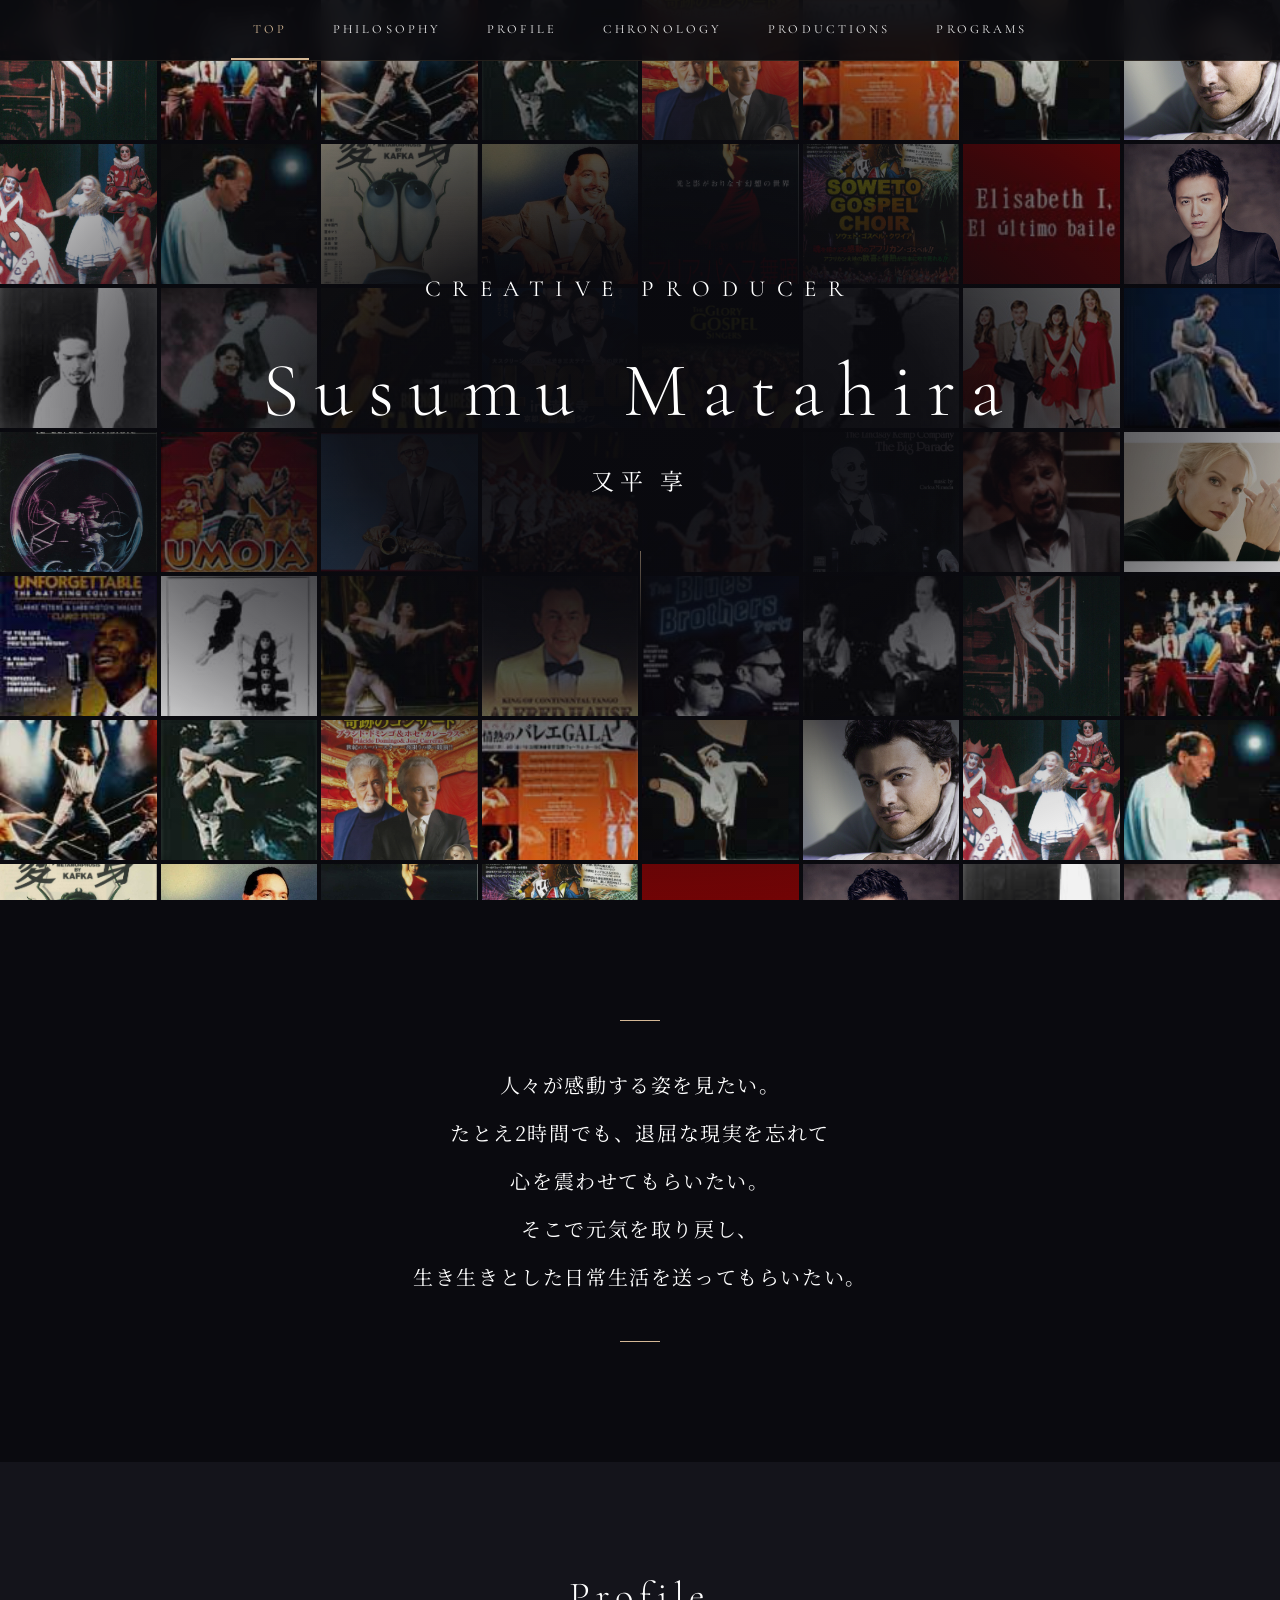
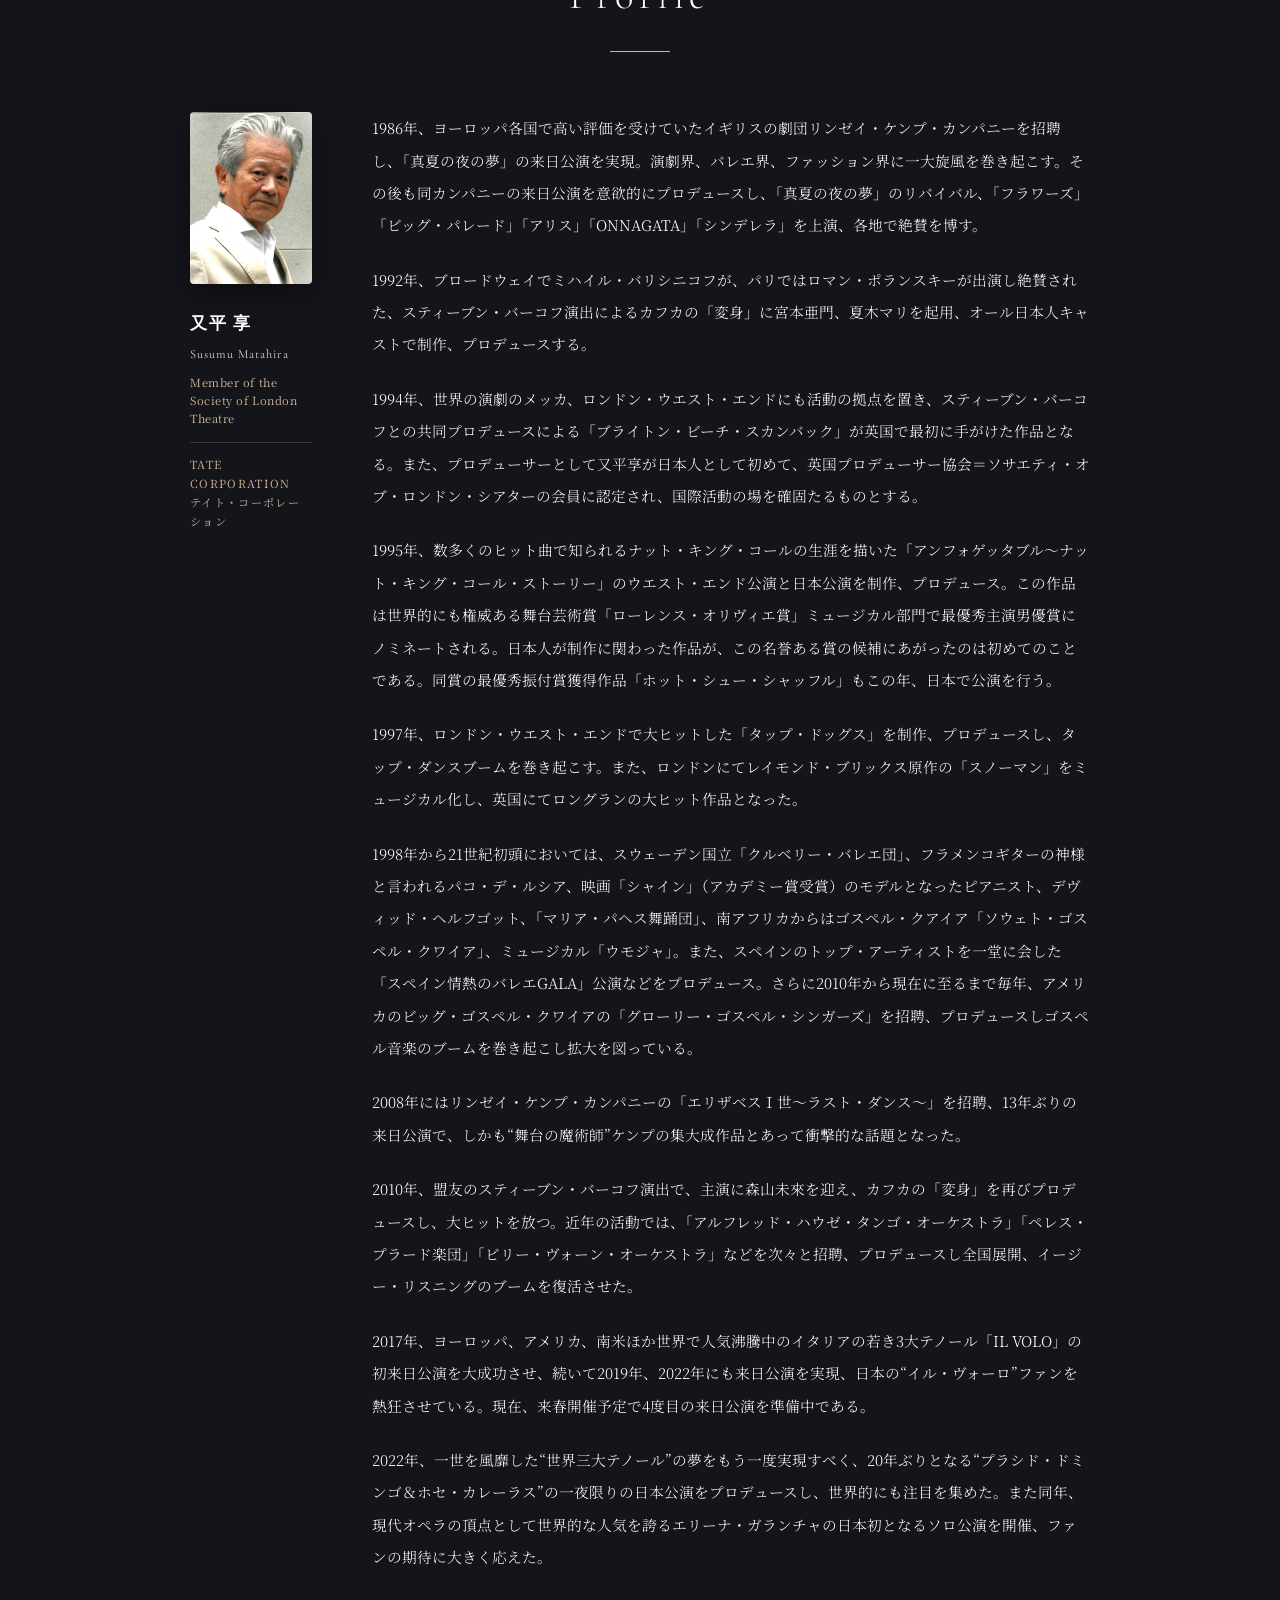
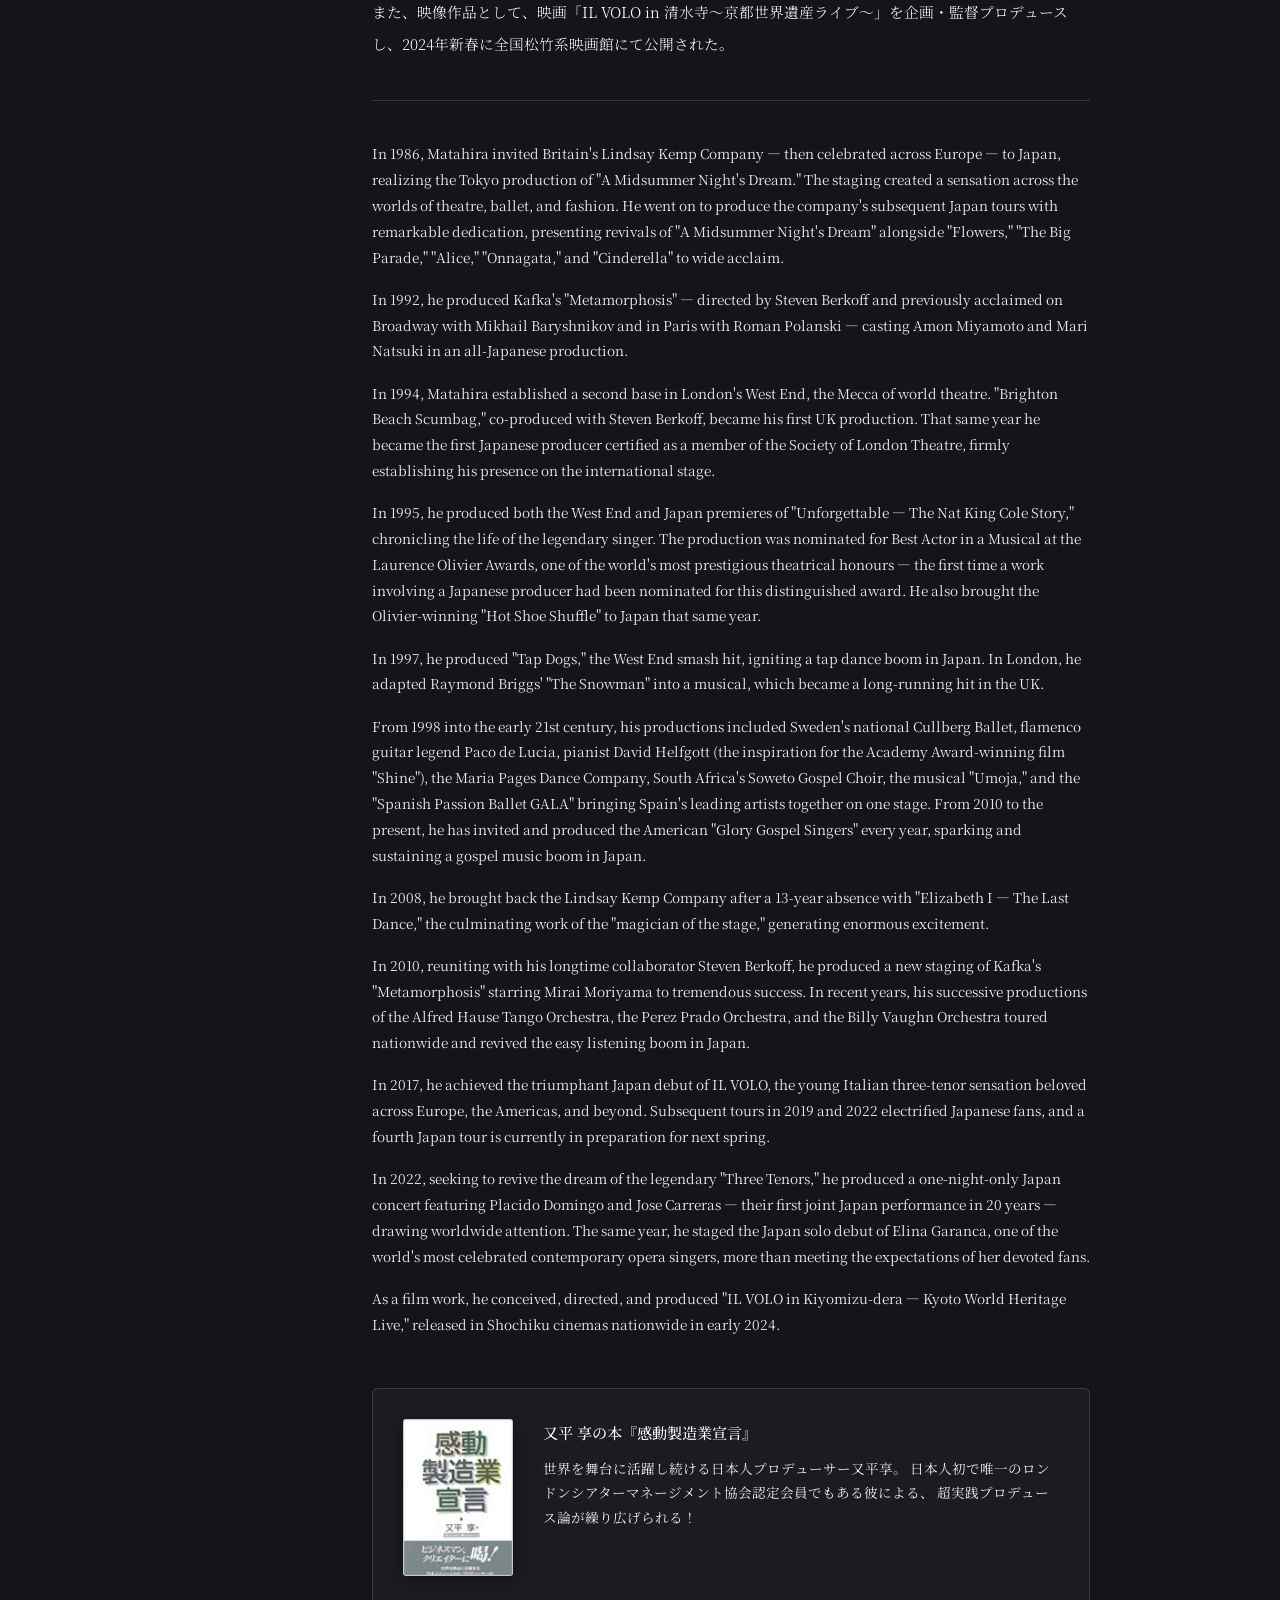
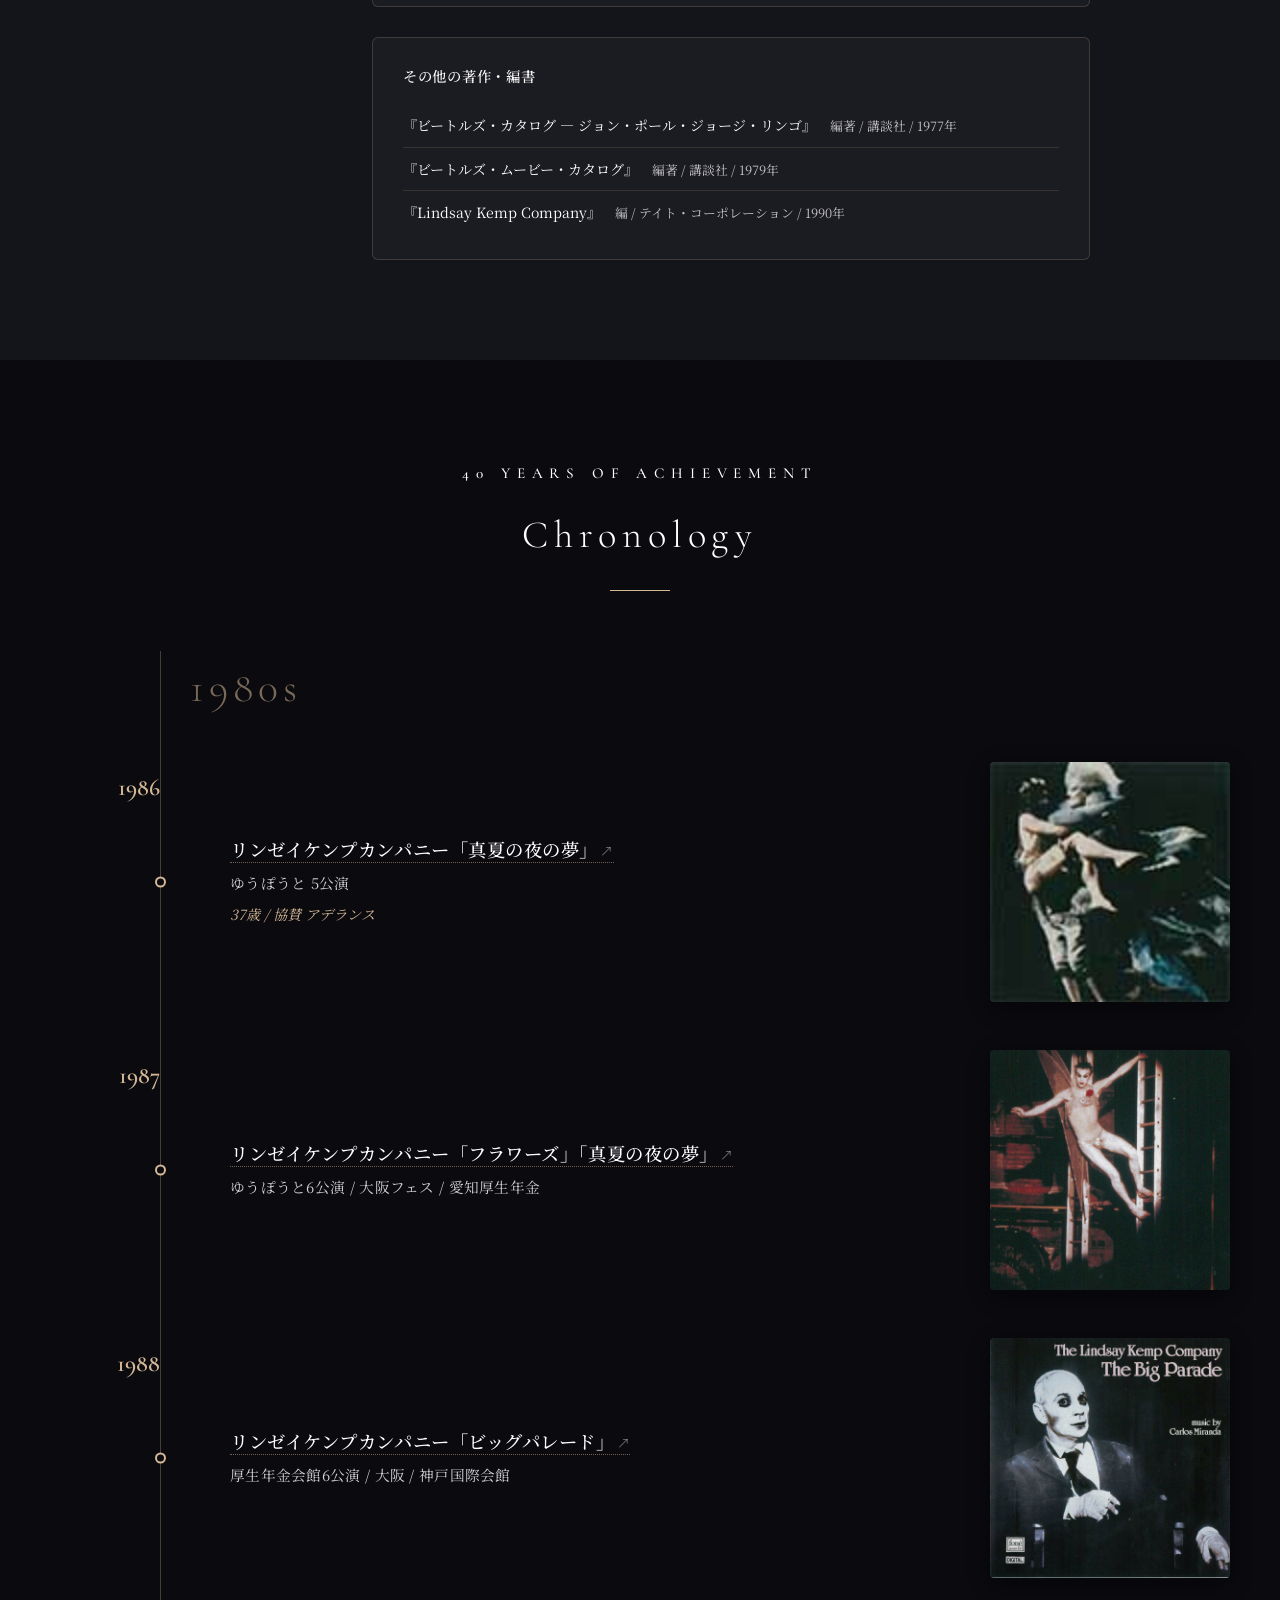
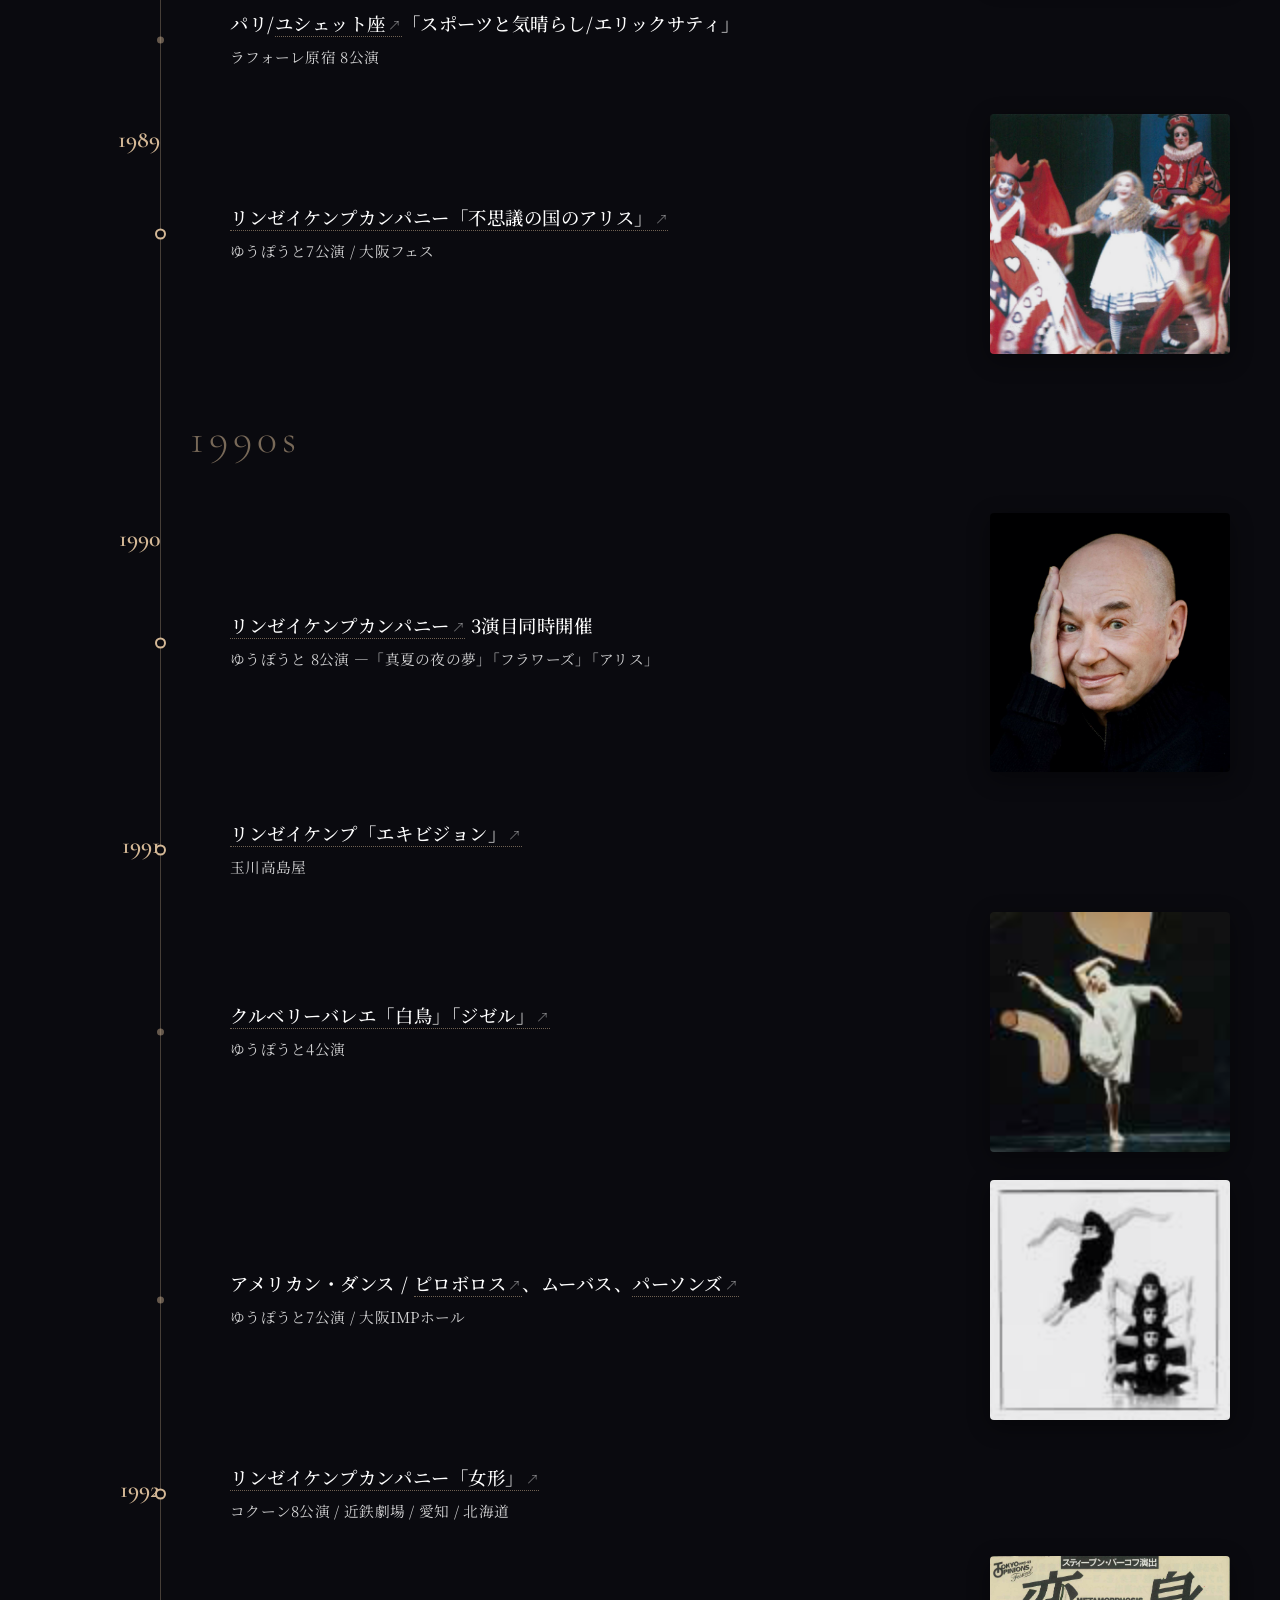
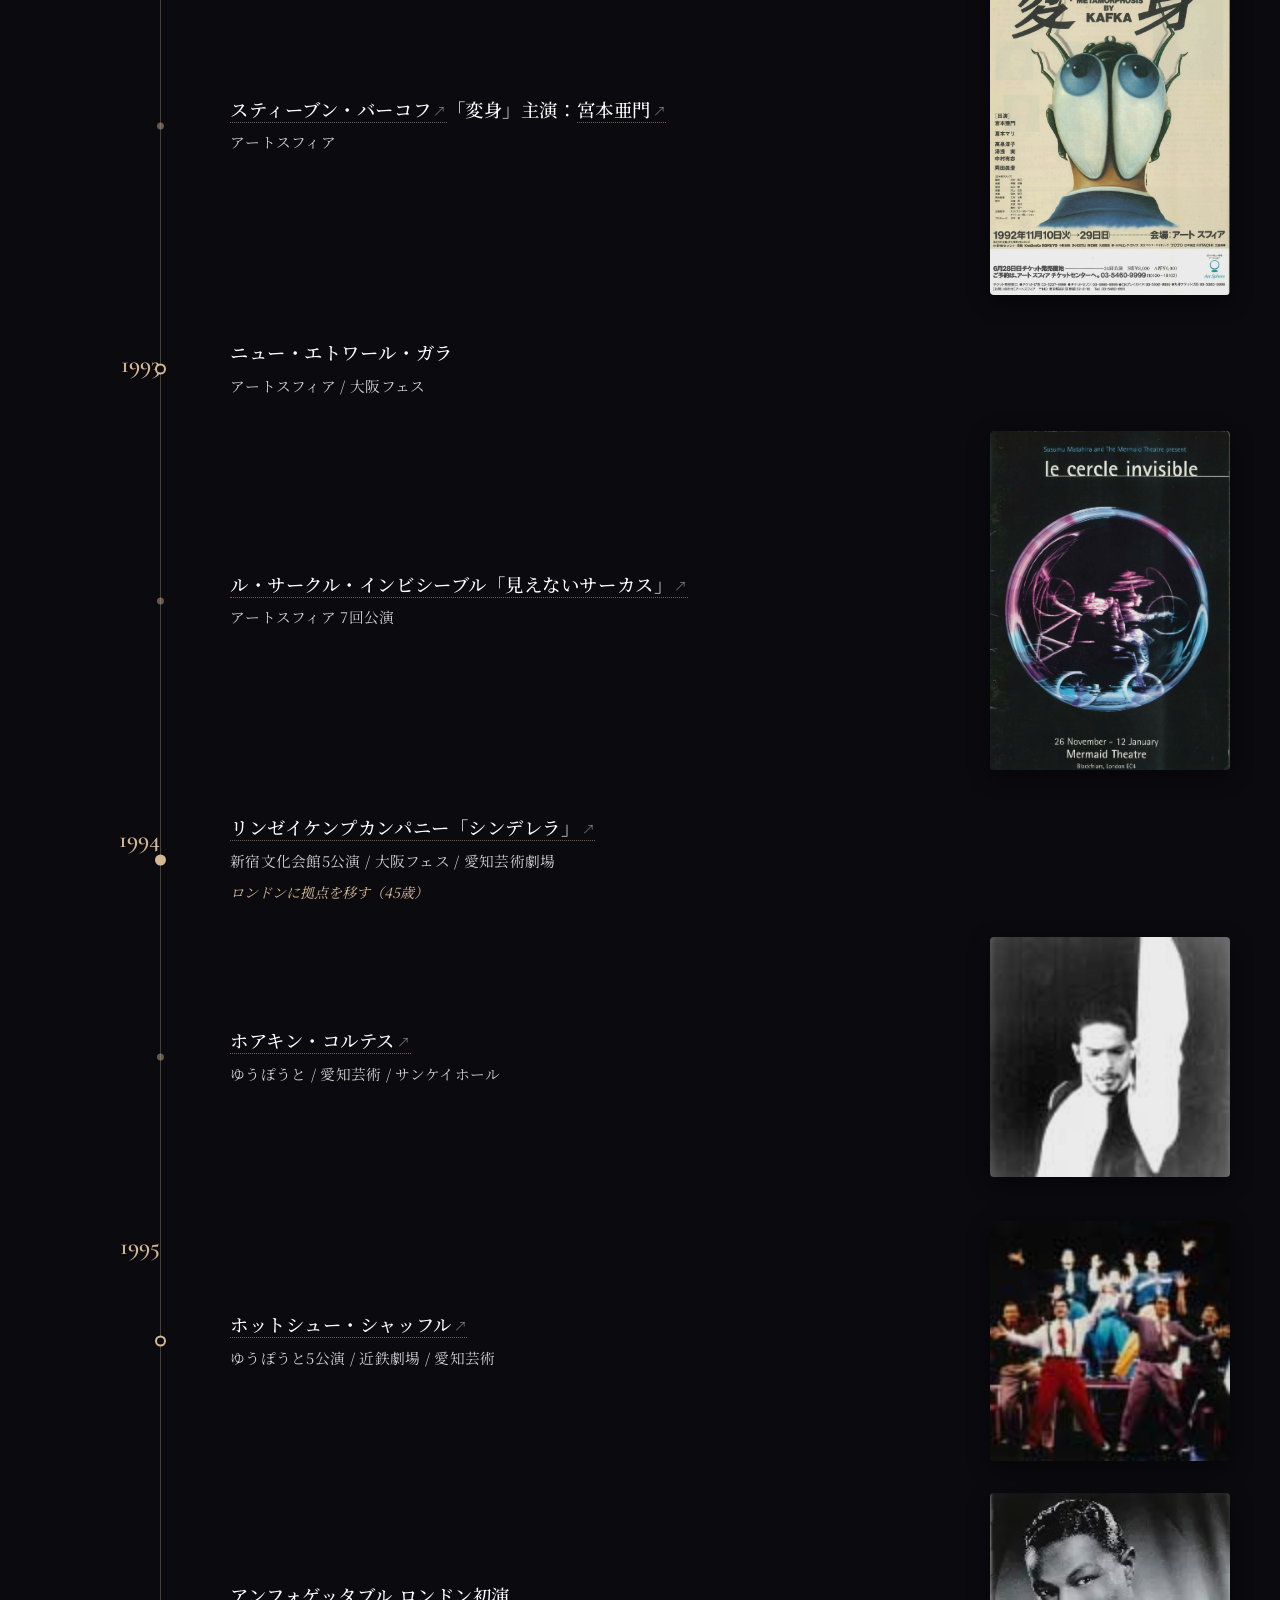
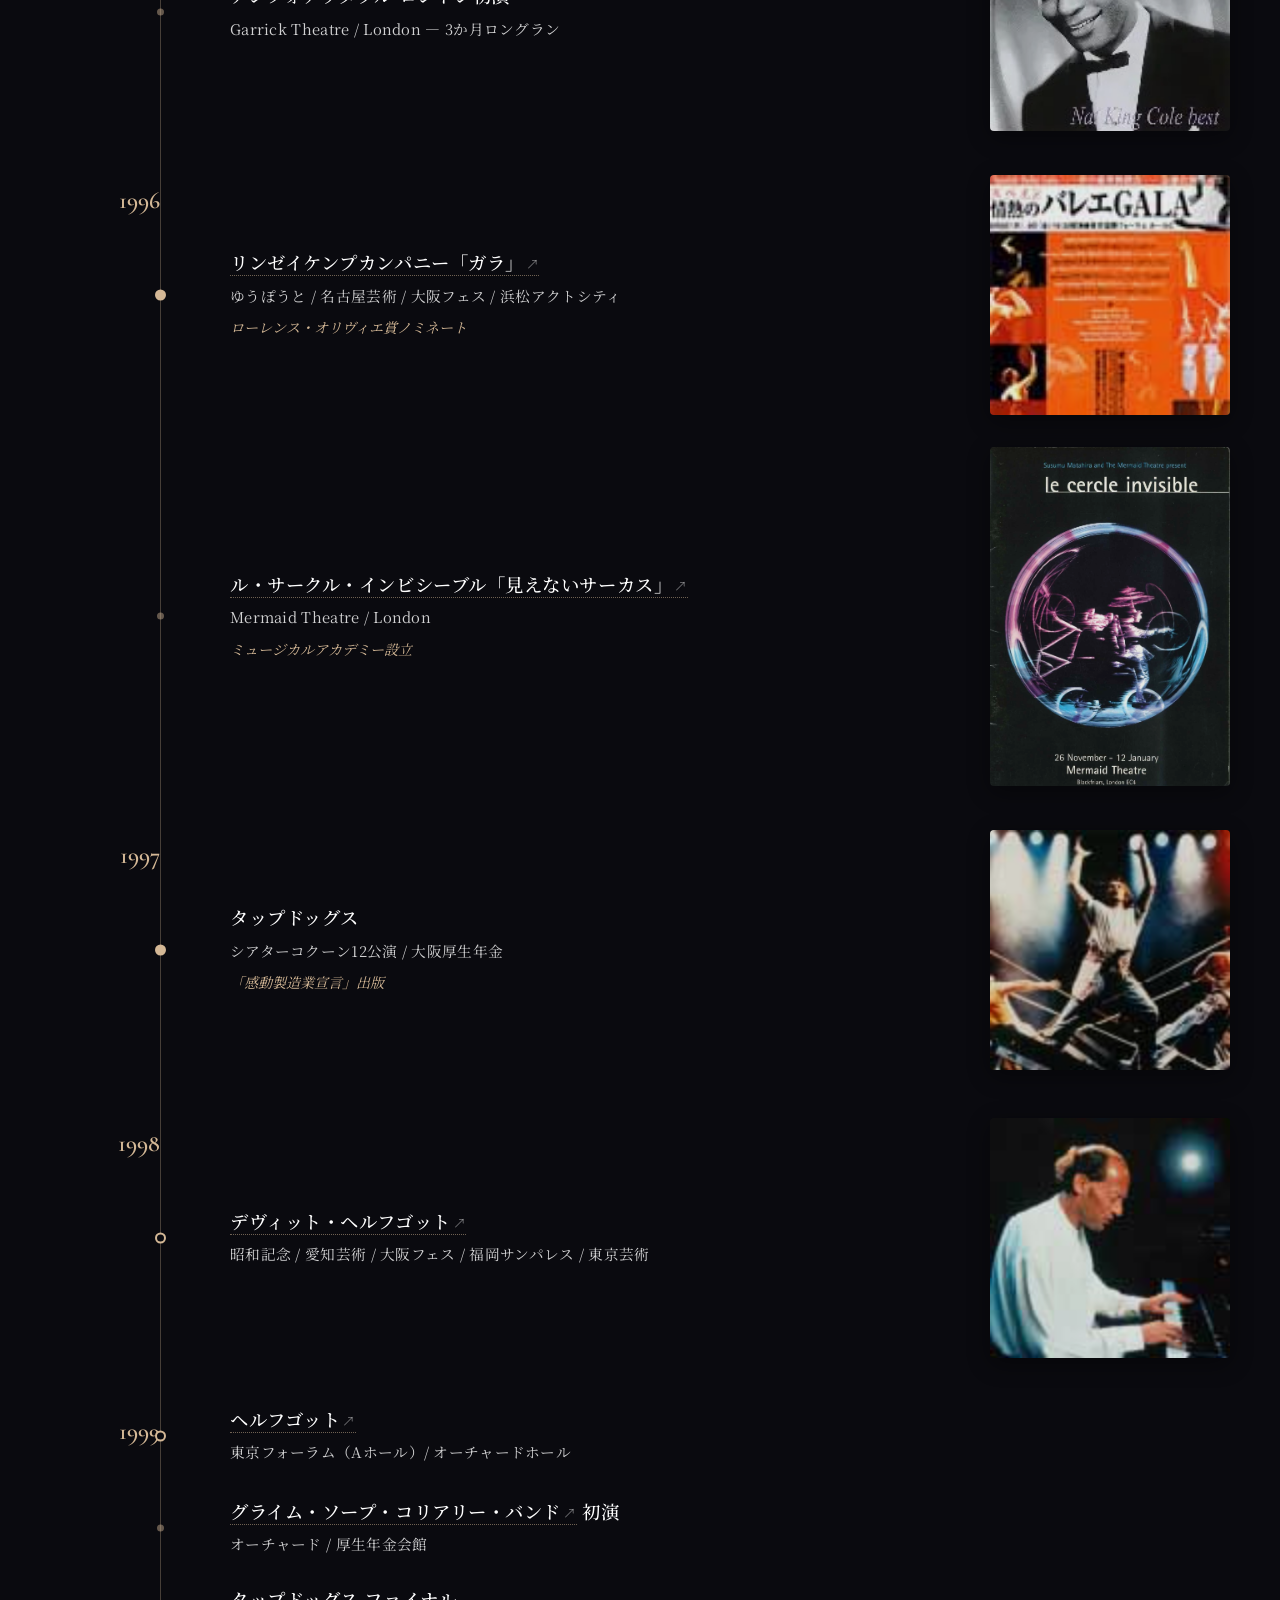
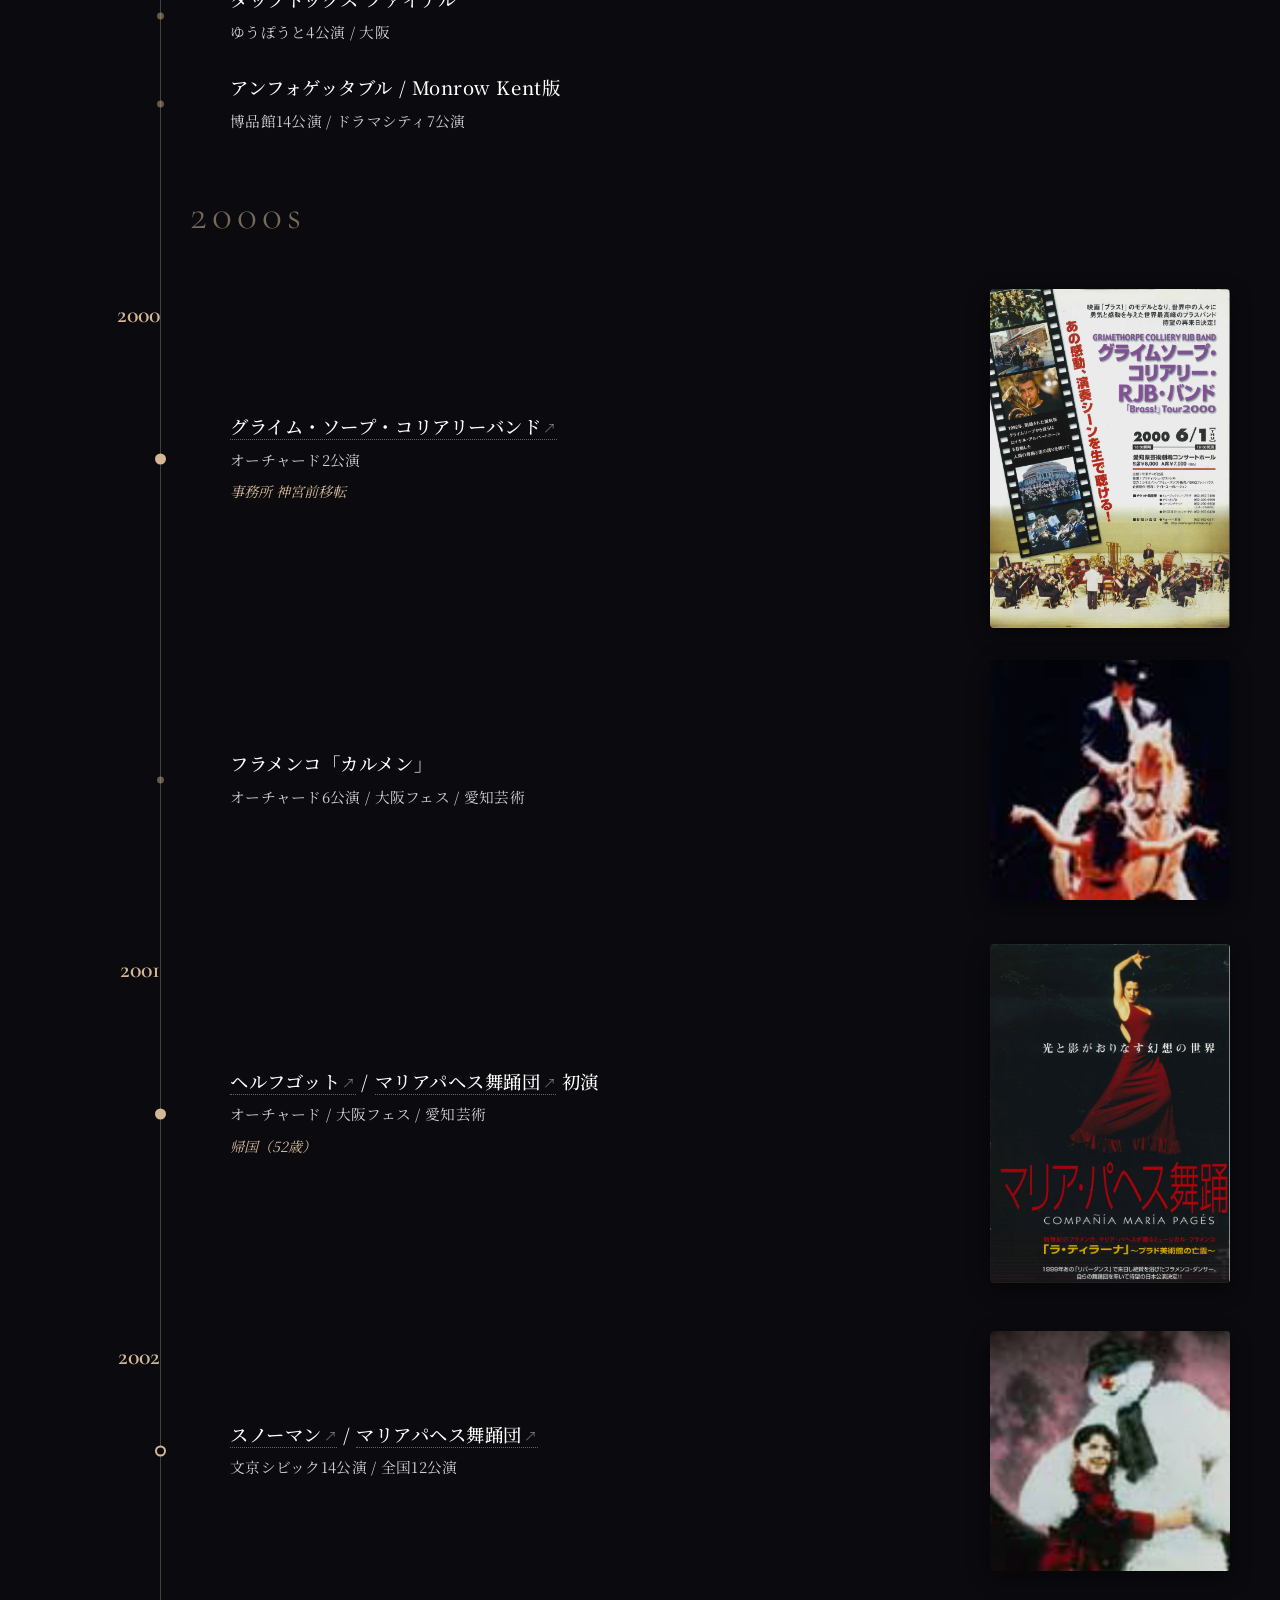
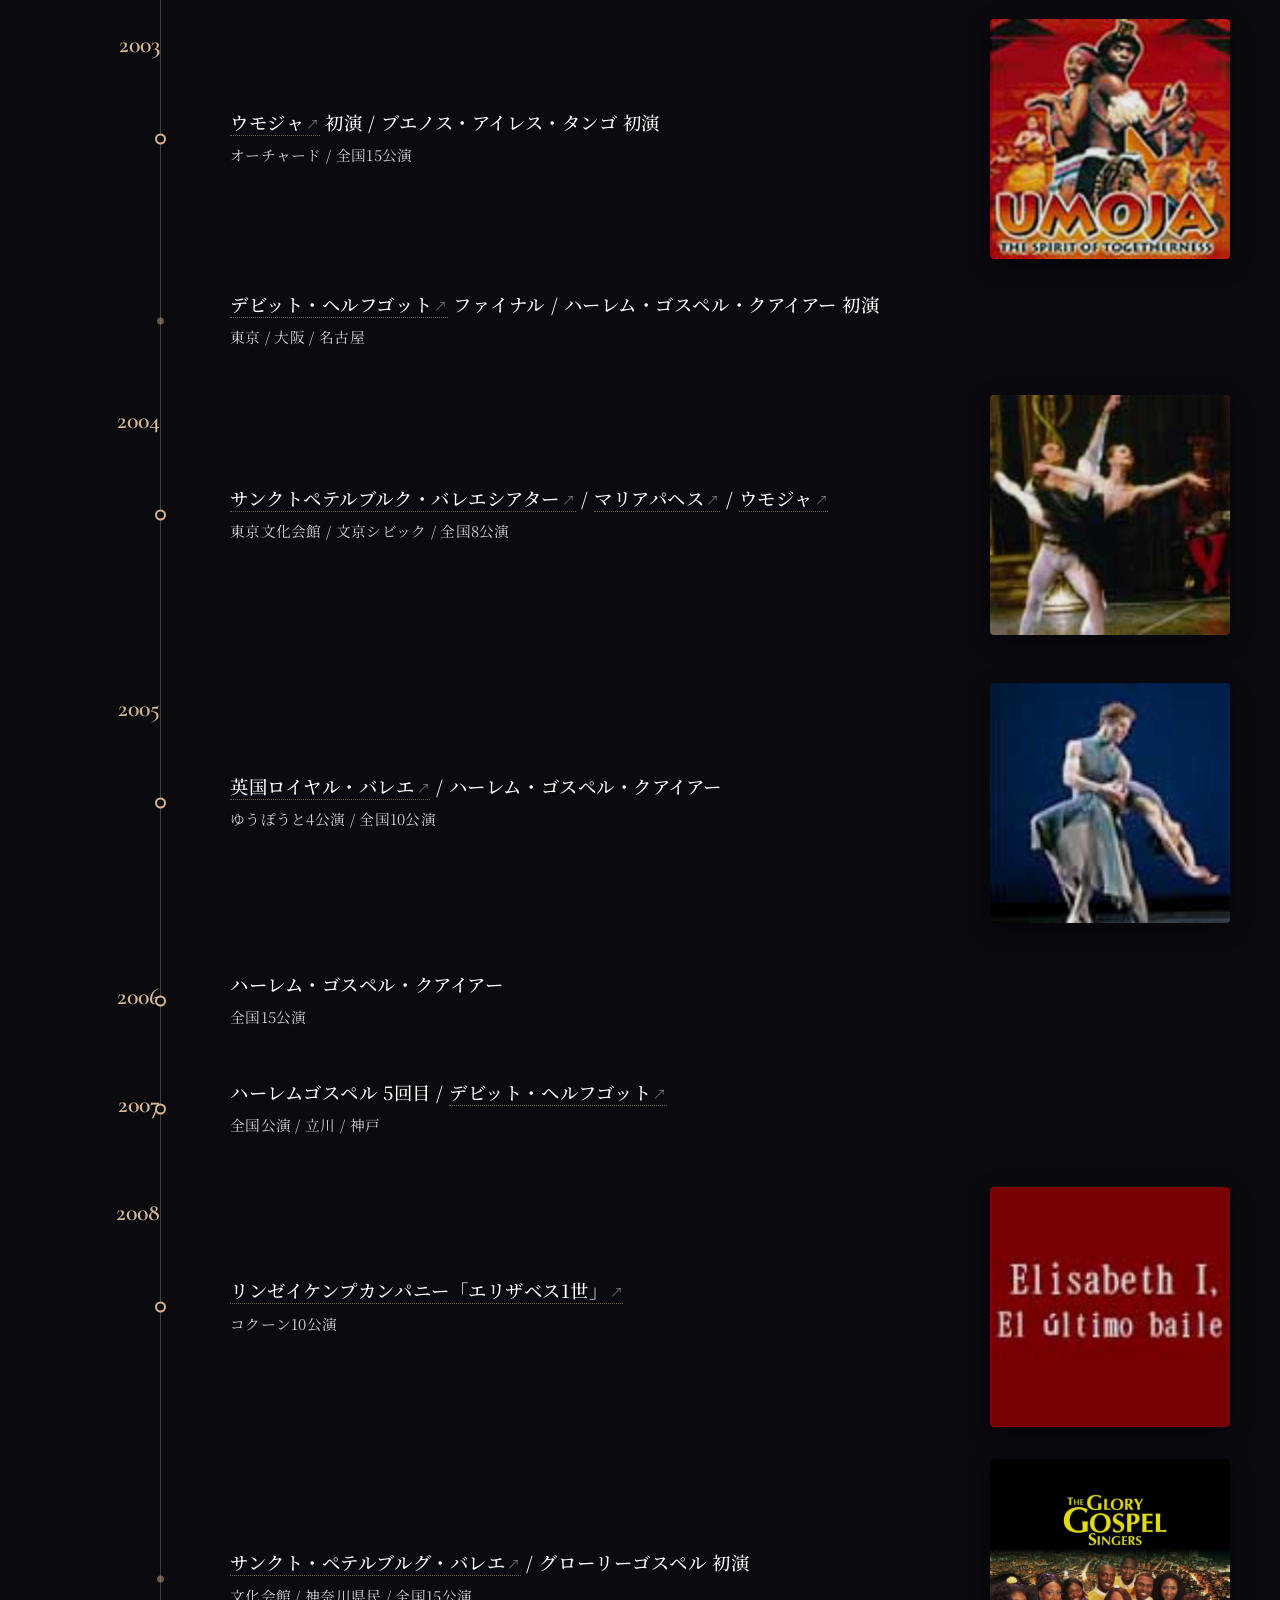
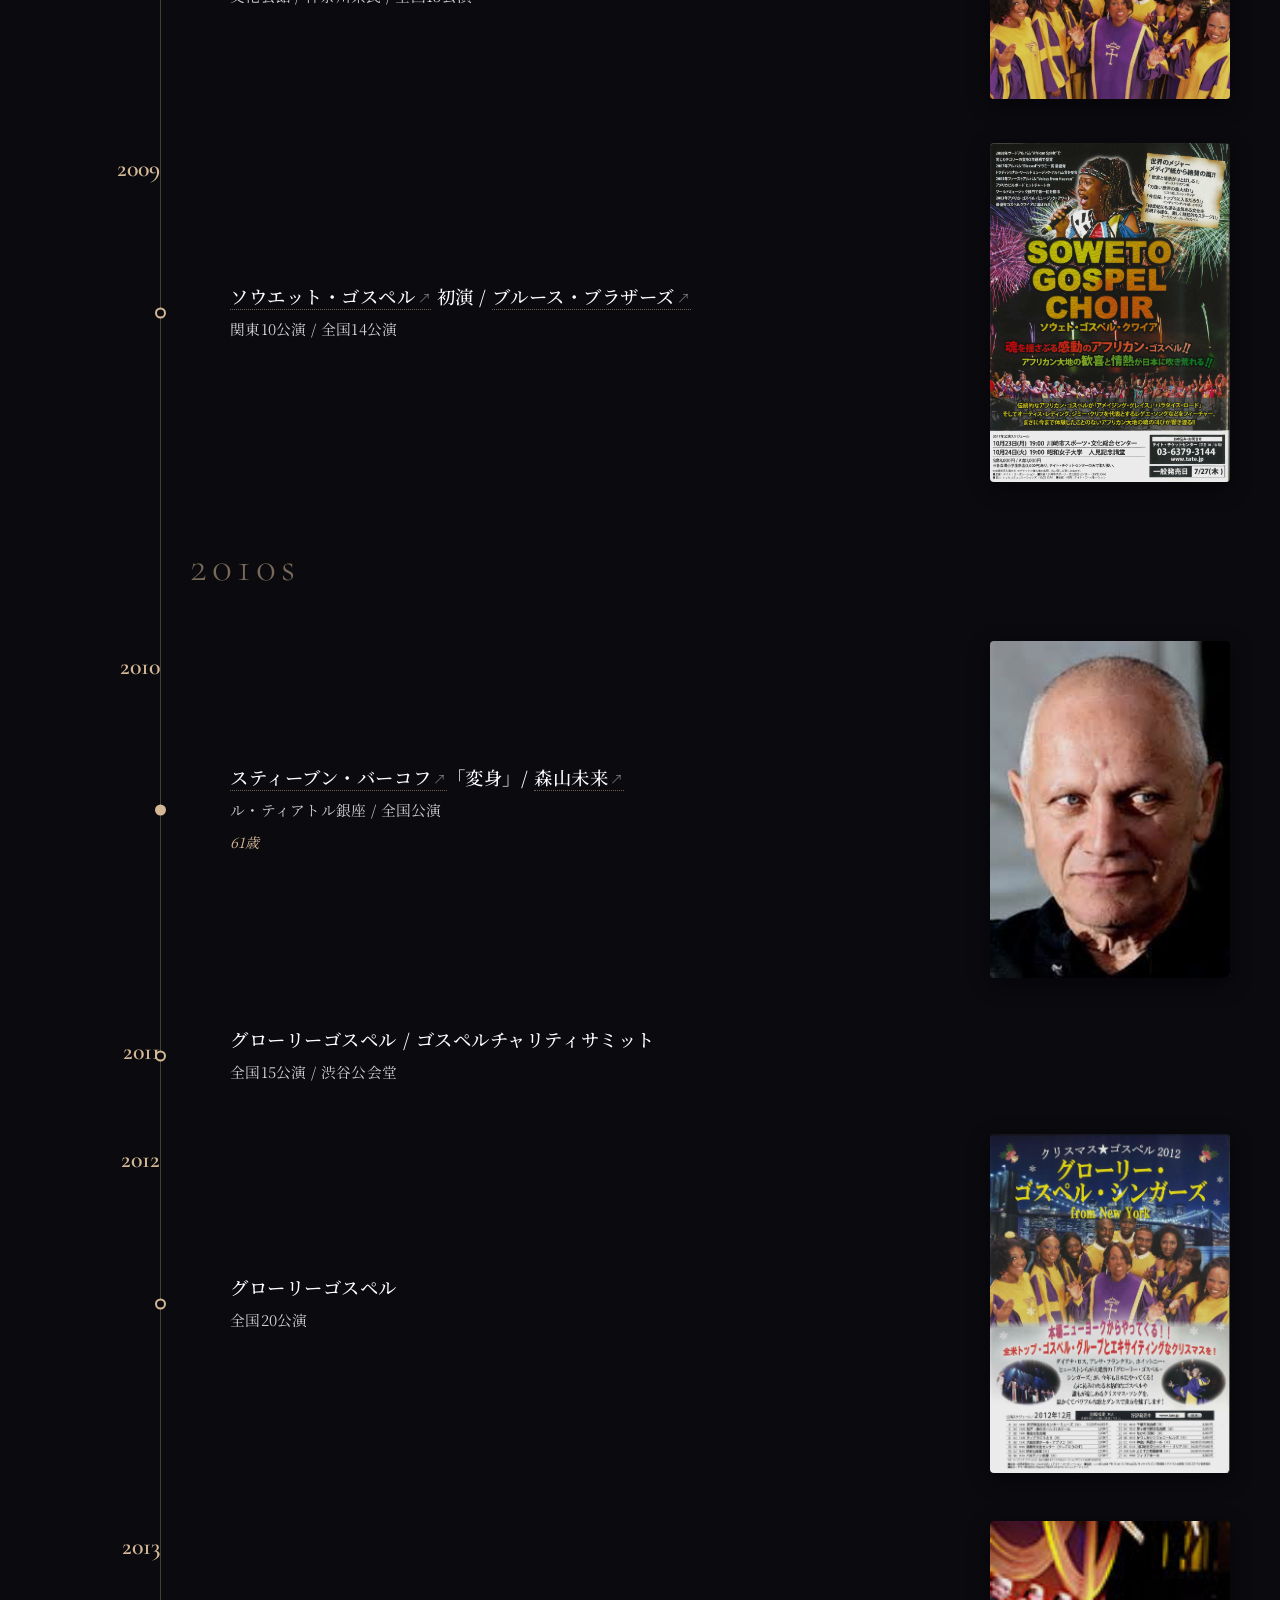
==== commit 524edadb: "ドミンゴ・ガランチャ・ユンディの年表写真を拡大 横位置写真は幅240pxだと高さ160pxにしかならず、縦位置のカレーラス (240x360)に比べて小さく見えていた。timeline-thumb-l" ====
--- a/index.html
+++ b/index.html
@@ -841,7 +841,7 @@
               <div class="timeline-artist"><a href="garanca.html">エリーナ・ガランチャ</a></div>
               <div class="timeline-venue">トリフォニーホール / 大阪シンフォニー</div>
             </div>
-            <img src="images/works/garanca.jpg" alt="エリーナ・ガランチャ" class="timeline-thumb">
+            <img src="images/works/garanca.jpg" alt="エリーナ・ガランチャ" class="timeline-thumb timeline-thumb-lg">
           </div>
         </div>
       </div>
@@ -854,7 +854,7 @@
               <div class="timeline-artist"><a href="https://www.placidodomingo.com/" target="_blank" rel="noopener">プラシド・ドミンゴ</a> 三大テナーコンサート</div>
               <div class="timeline-venue">東京ガーデンシアター</div>
             </div>
-            <img src="images/works/domingo2.jpg" alt="プラシド・ドミンゴ" class="timeline-thumb">
+            <img src="images/works/domingo2.jpg" alt="プラシド・ドミンゴ" class="timeline-thumb timeline-thumb-lg">
           </div>
         </div>
         <div class="timeline-sub-item">
@@ -877,7 +877,7 @@
               <div class="timeline-artist"><a href="https://www.ilvolomusic.com/" target="_blank" rel="noopener">イルヴォーロ</a> / <a href="https://yundimusic.com/" target="_blank" rel="noopener">ユンディ・リ</a></div>
               <div class="timeline-venue">名古屋 / 大阪 / 東京 / 札幌</div>
             </div>
-            <img src="images/works/yundi.jpg" alt="ユンディ・リ" class="timeline-thumb">
+            <img src="images/works/yundi.jpg" alt="ユンディ・リ" class="timeline-thumb timeline-thumb-lg">
           </div>
         </div>
       </div>
--- a/css/style.css
+++ b/css/style.css
@@ -545,6 +545,12 @@
   box-shadow: 0 10px 36px rgba(0, 0, 0, 0.6);
 }
 
+/* 横位置(ランドスケープ)の写真は幅を広げ、縦位置の写真と同等のボリュームに揃える */
+.timeline-thumb-lg {
+  width: 480px;
+  max-width: 46%;
+}
+
 .timeline-artist {
   font-size: 1.15rem;
   font-weight: 500;
@@ -902,6 +908,11 @@
     box-shadow: 0 3px 12px rgba(0, 0, 0, 0.4);
   }
 
+  .timeline-thumb-lg {
+    width: 150px;
+    max-width: 50%;
+  }
+
   .works-grid {
     grid-template-columns: repeat(auto-fill, minmax(120px, 1fr));
     gap: 8px;
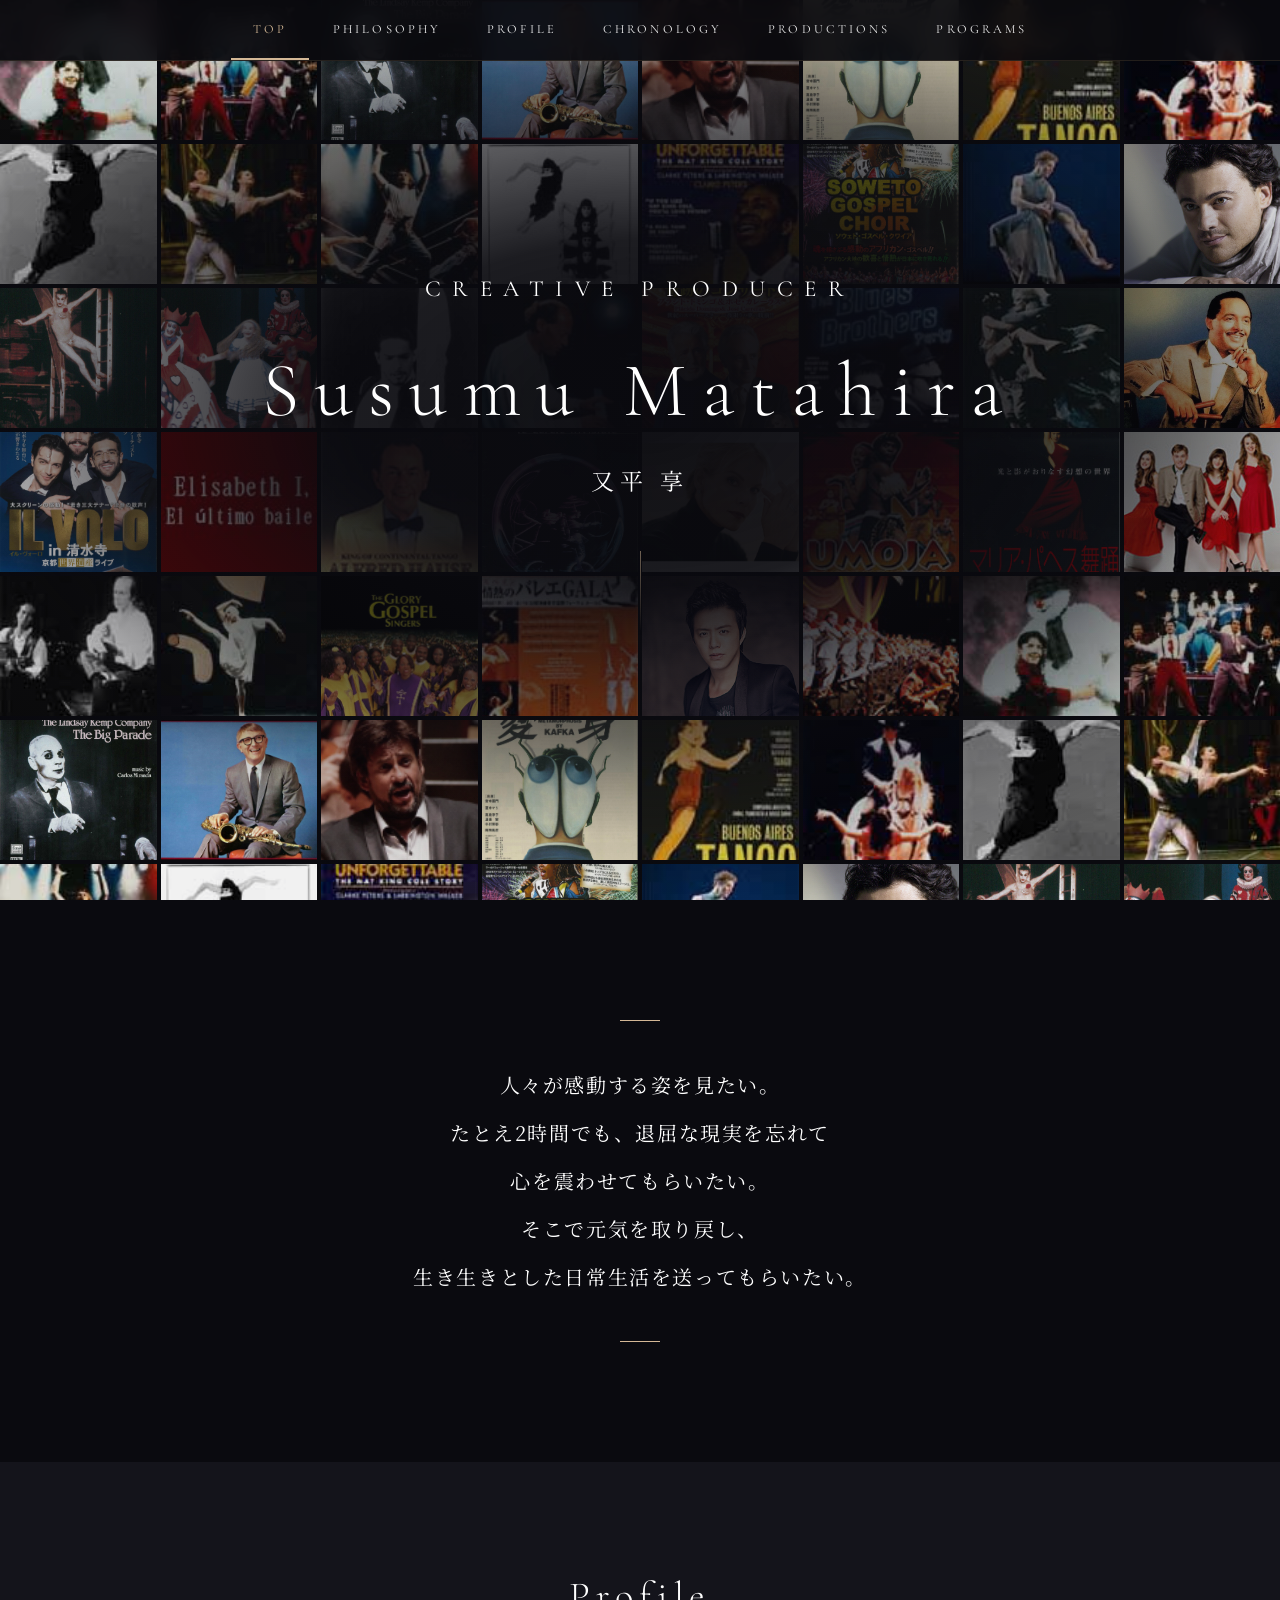
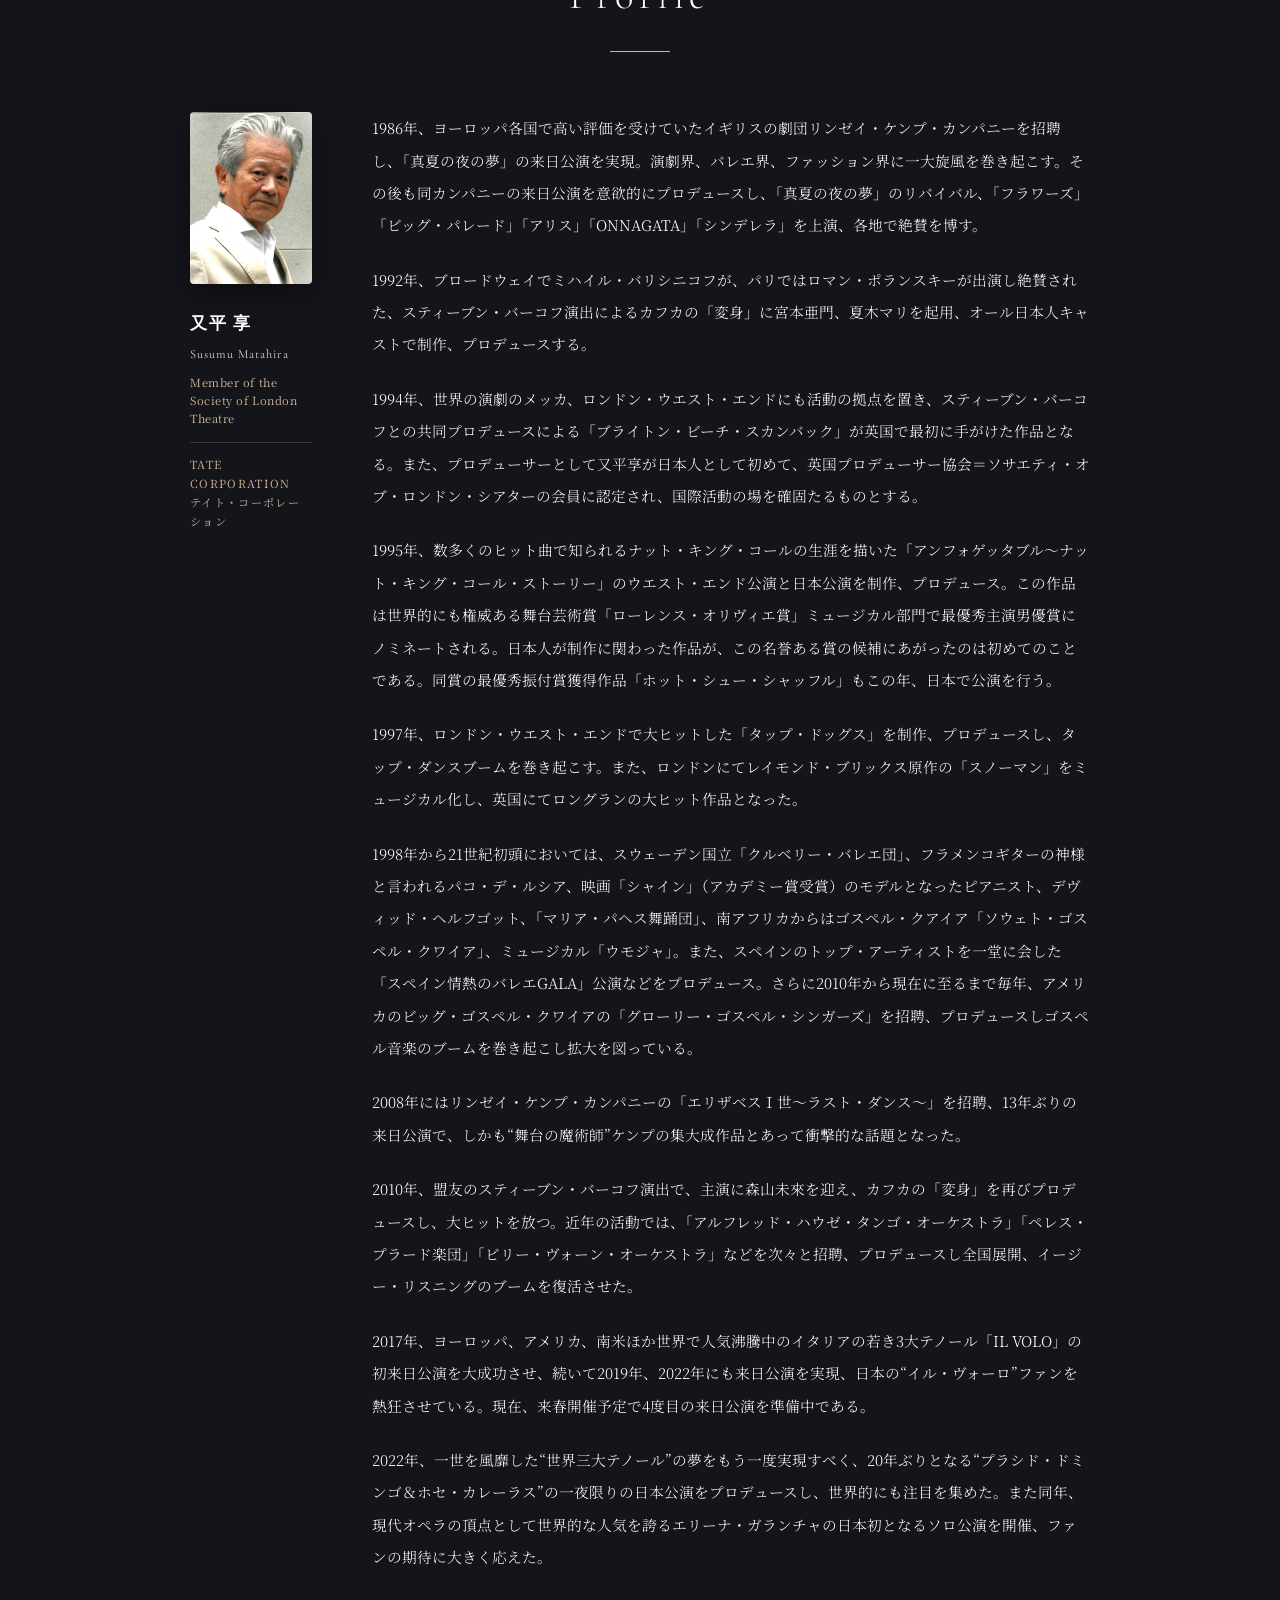
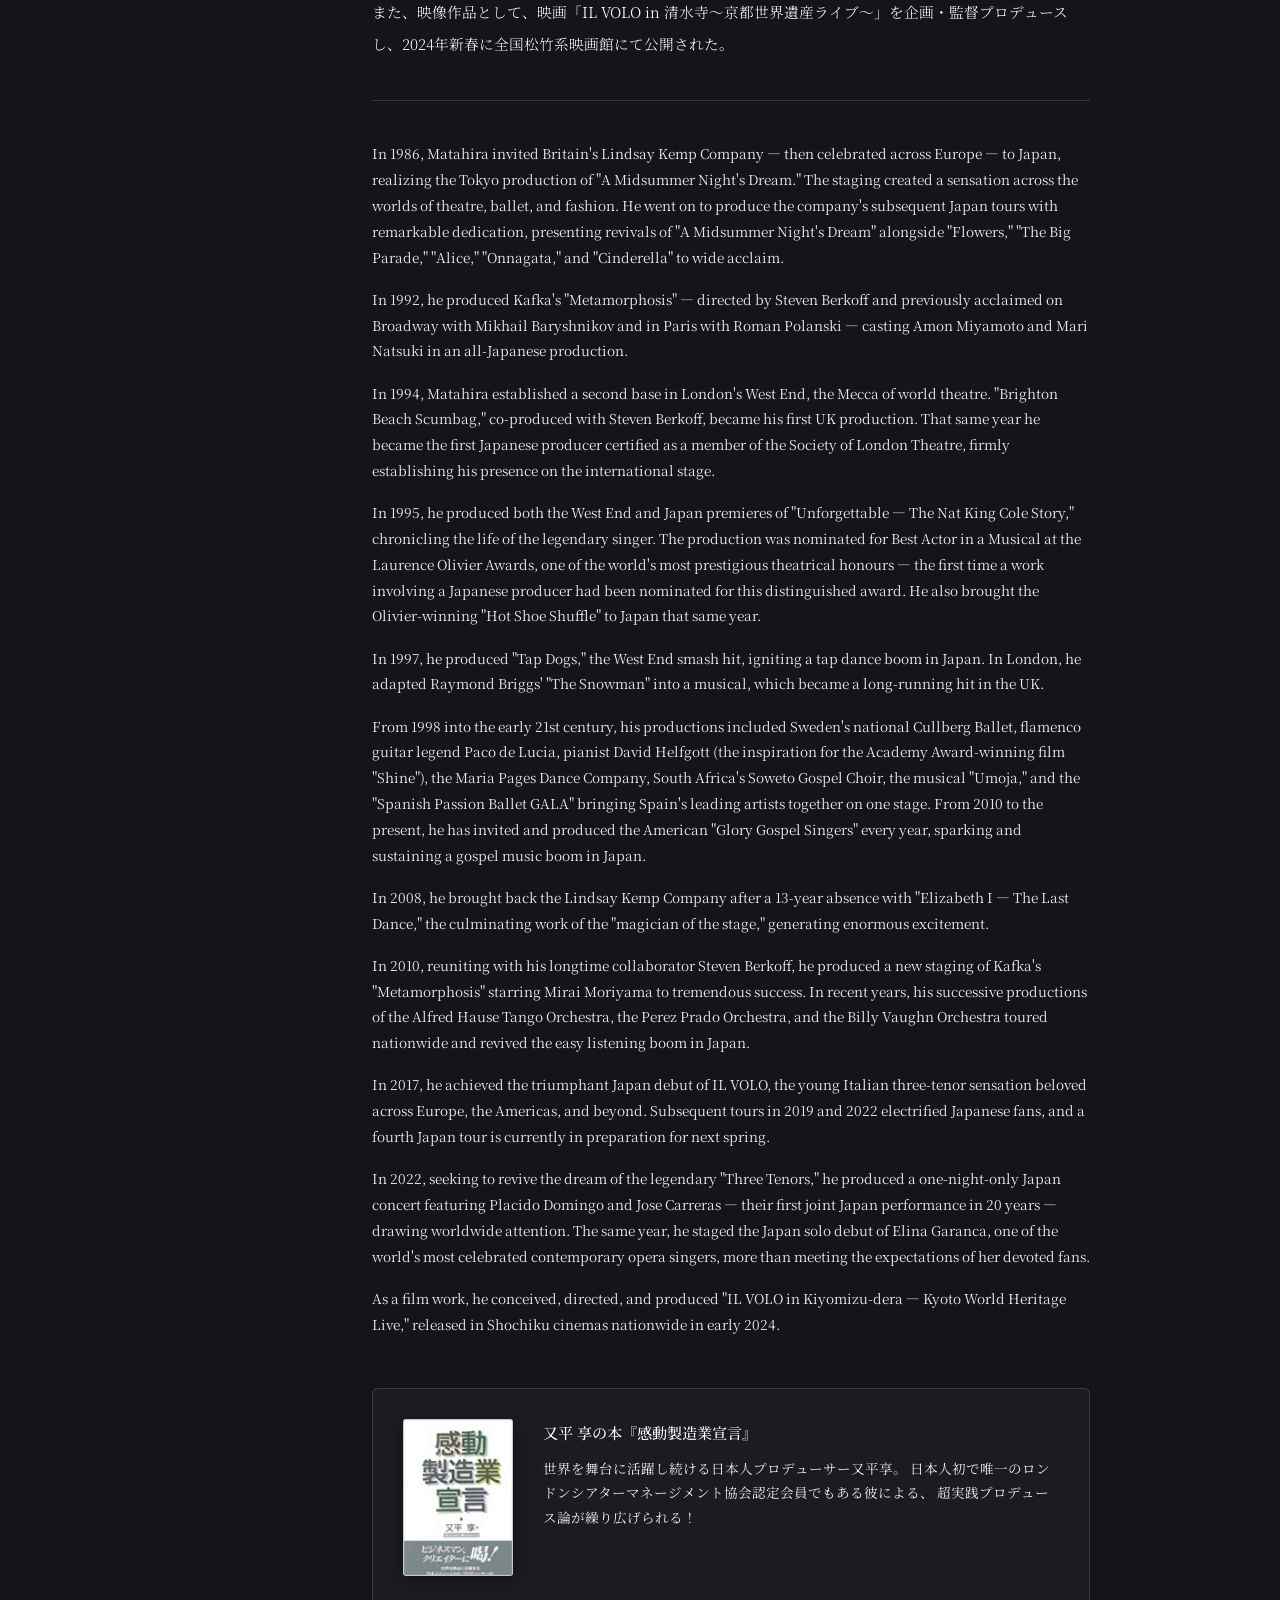
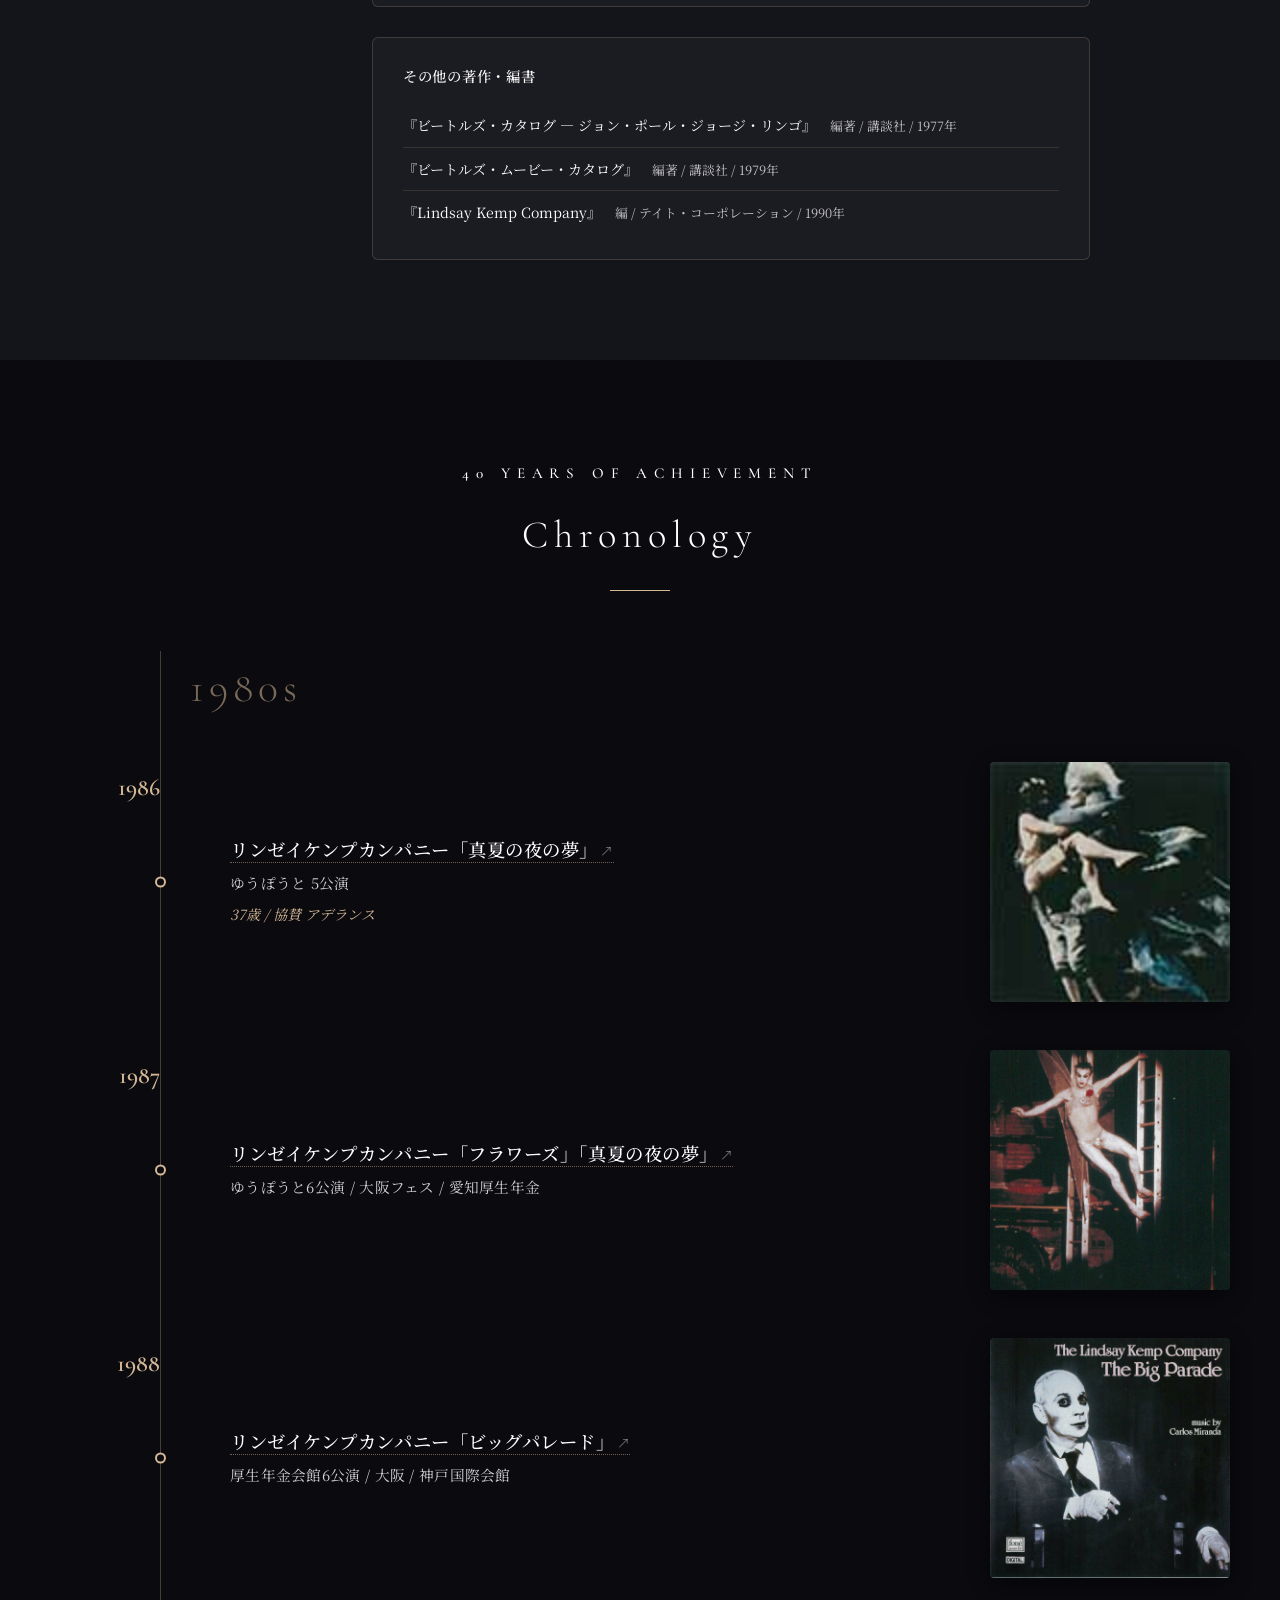
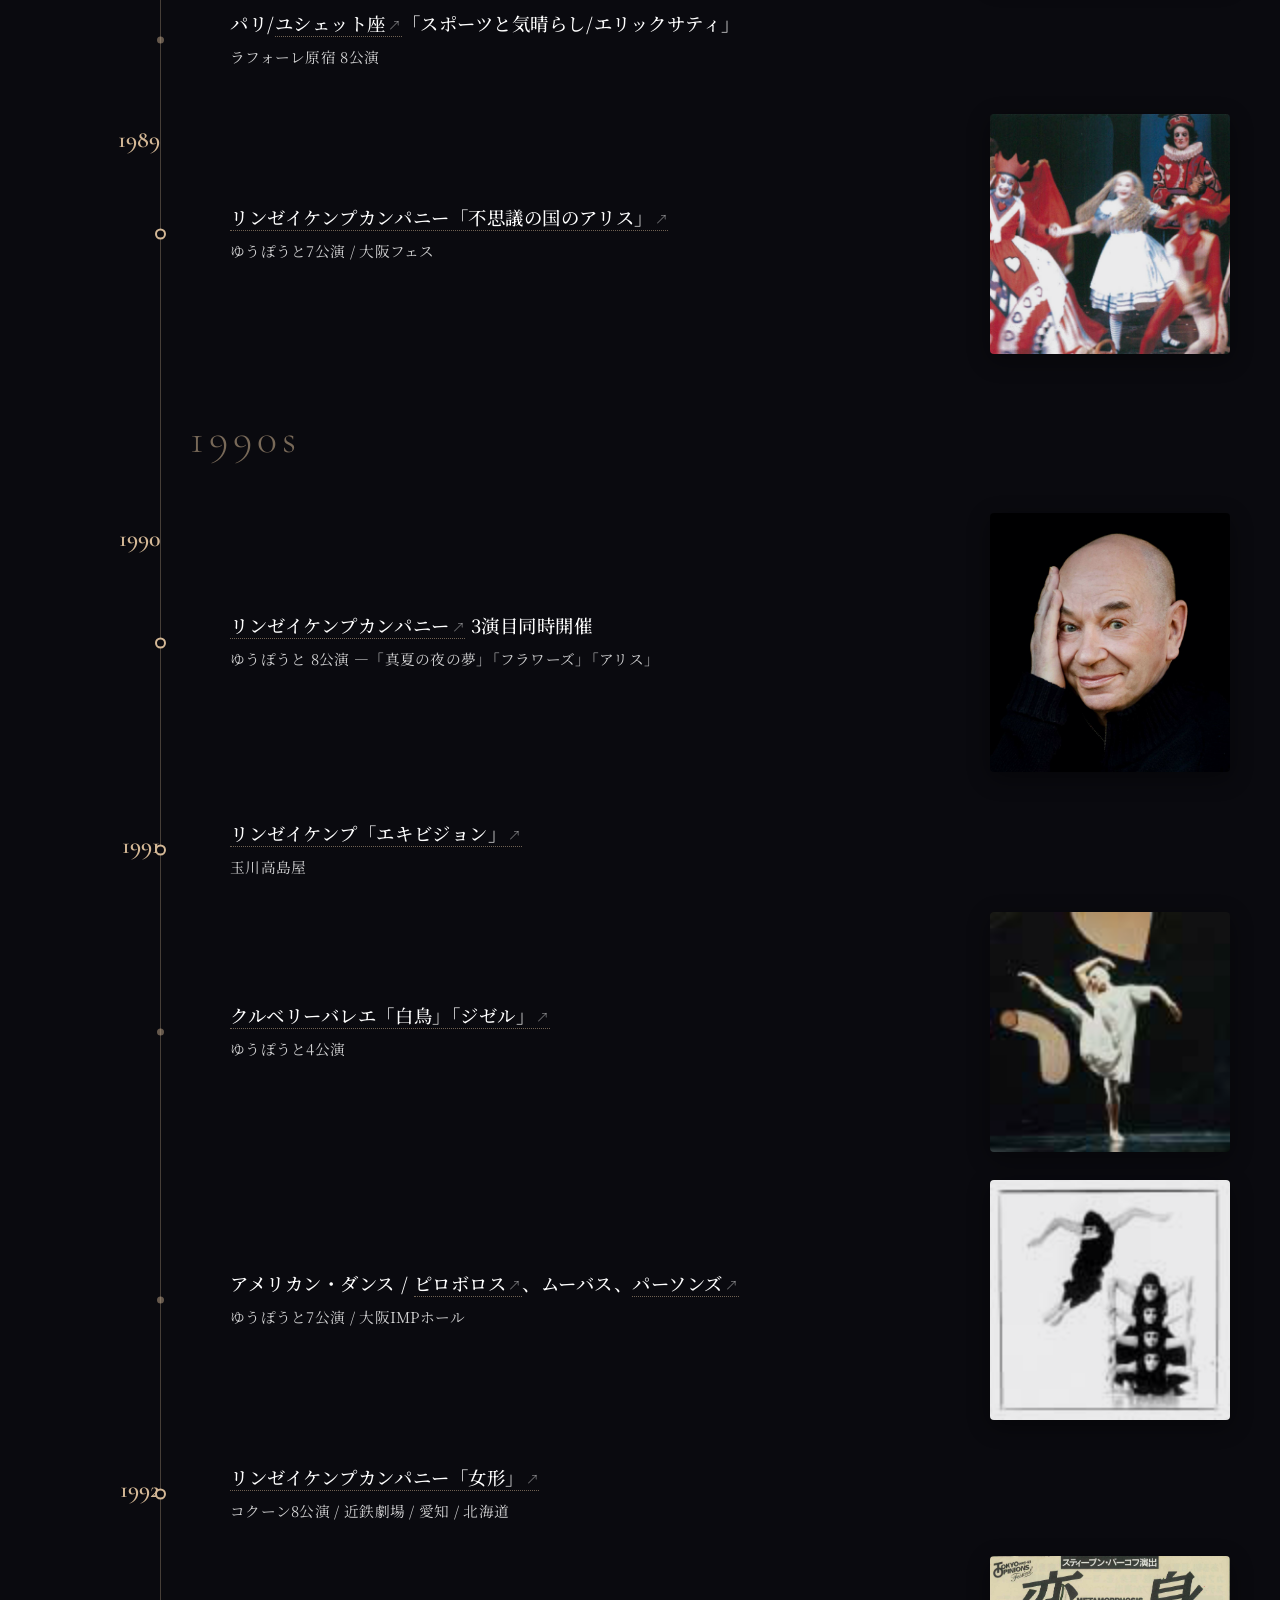
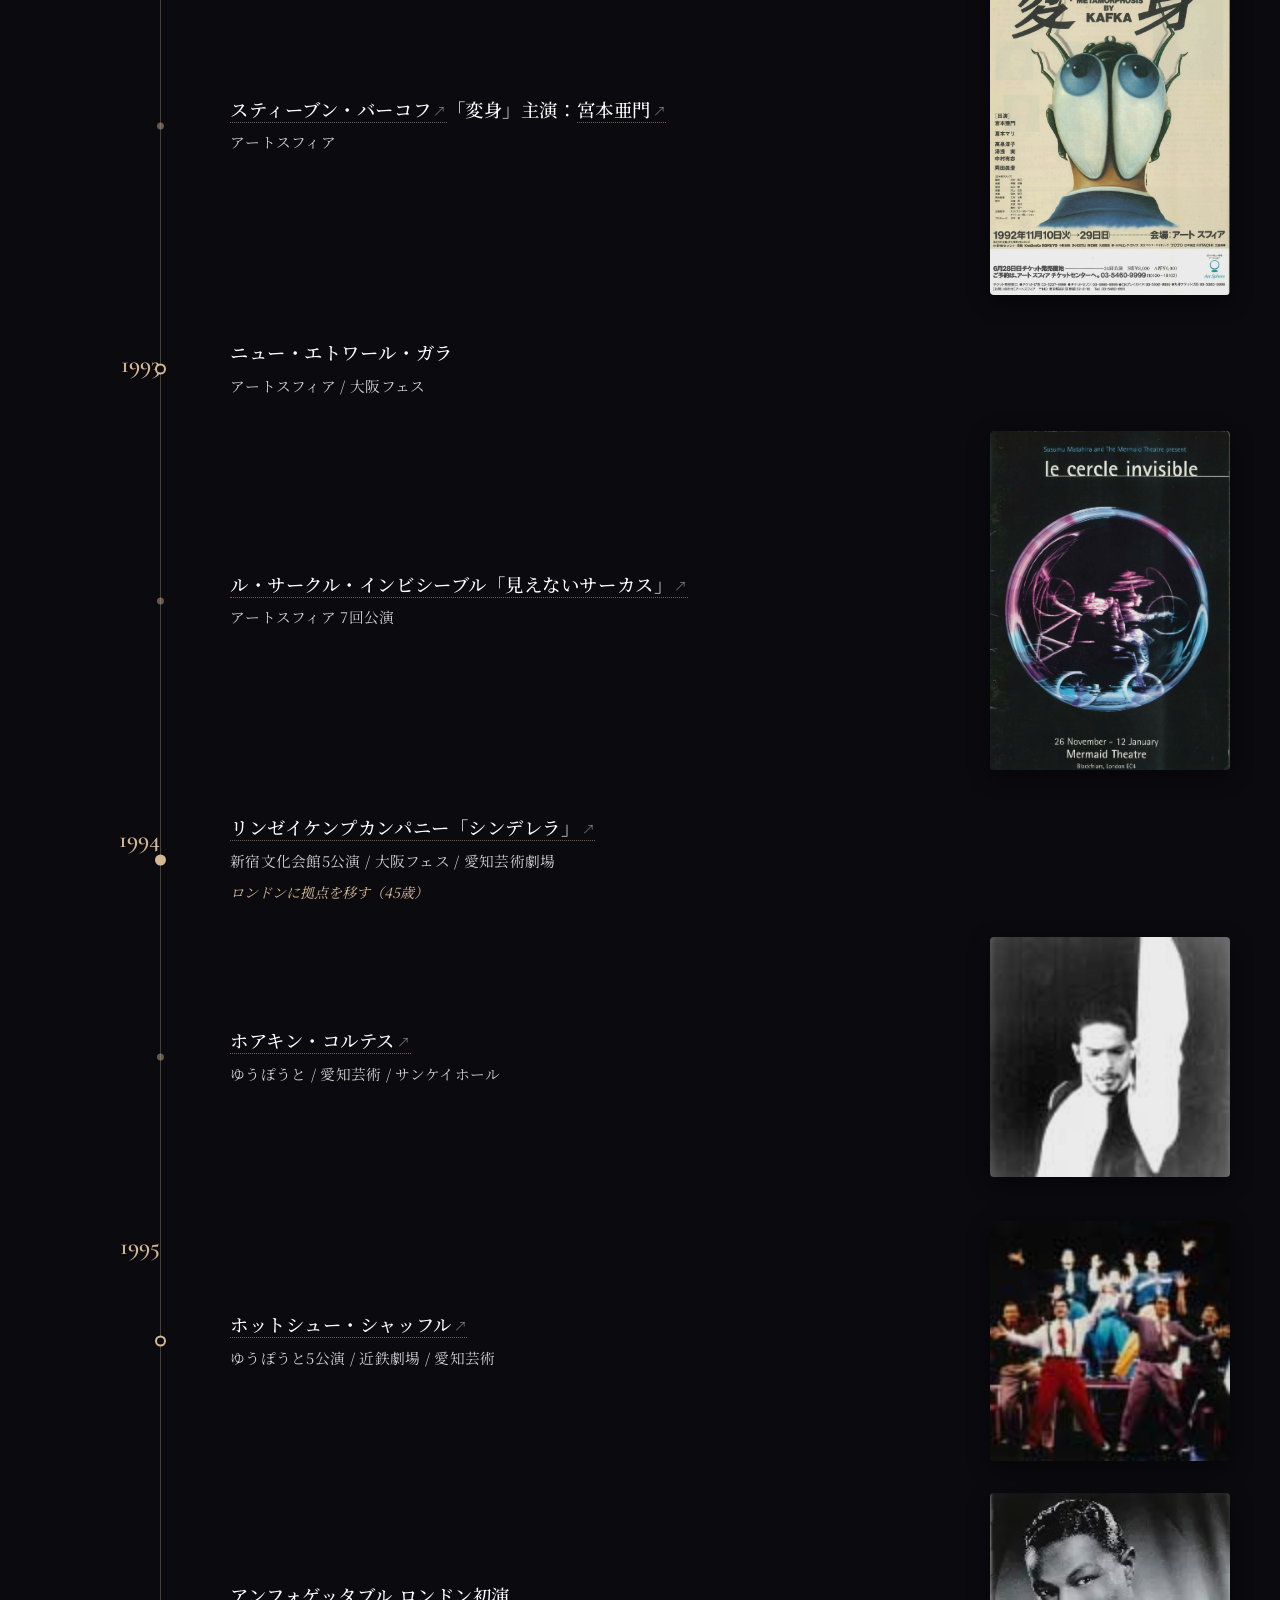
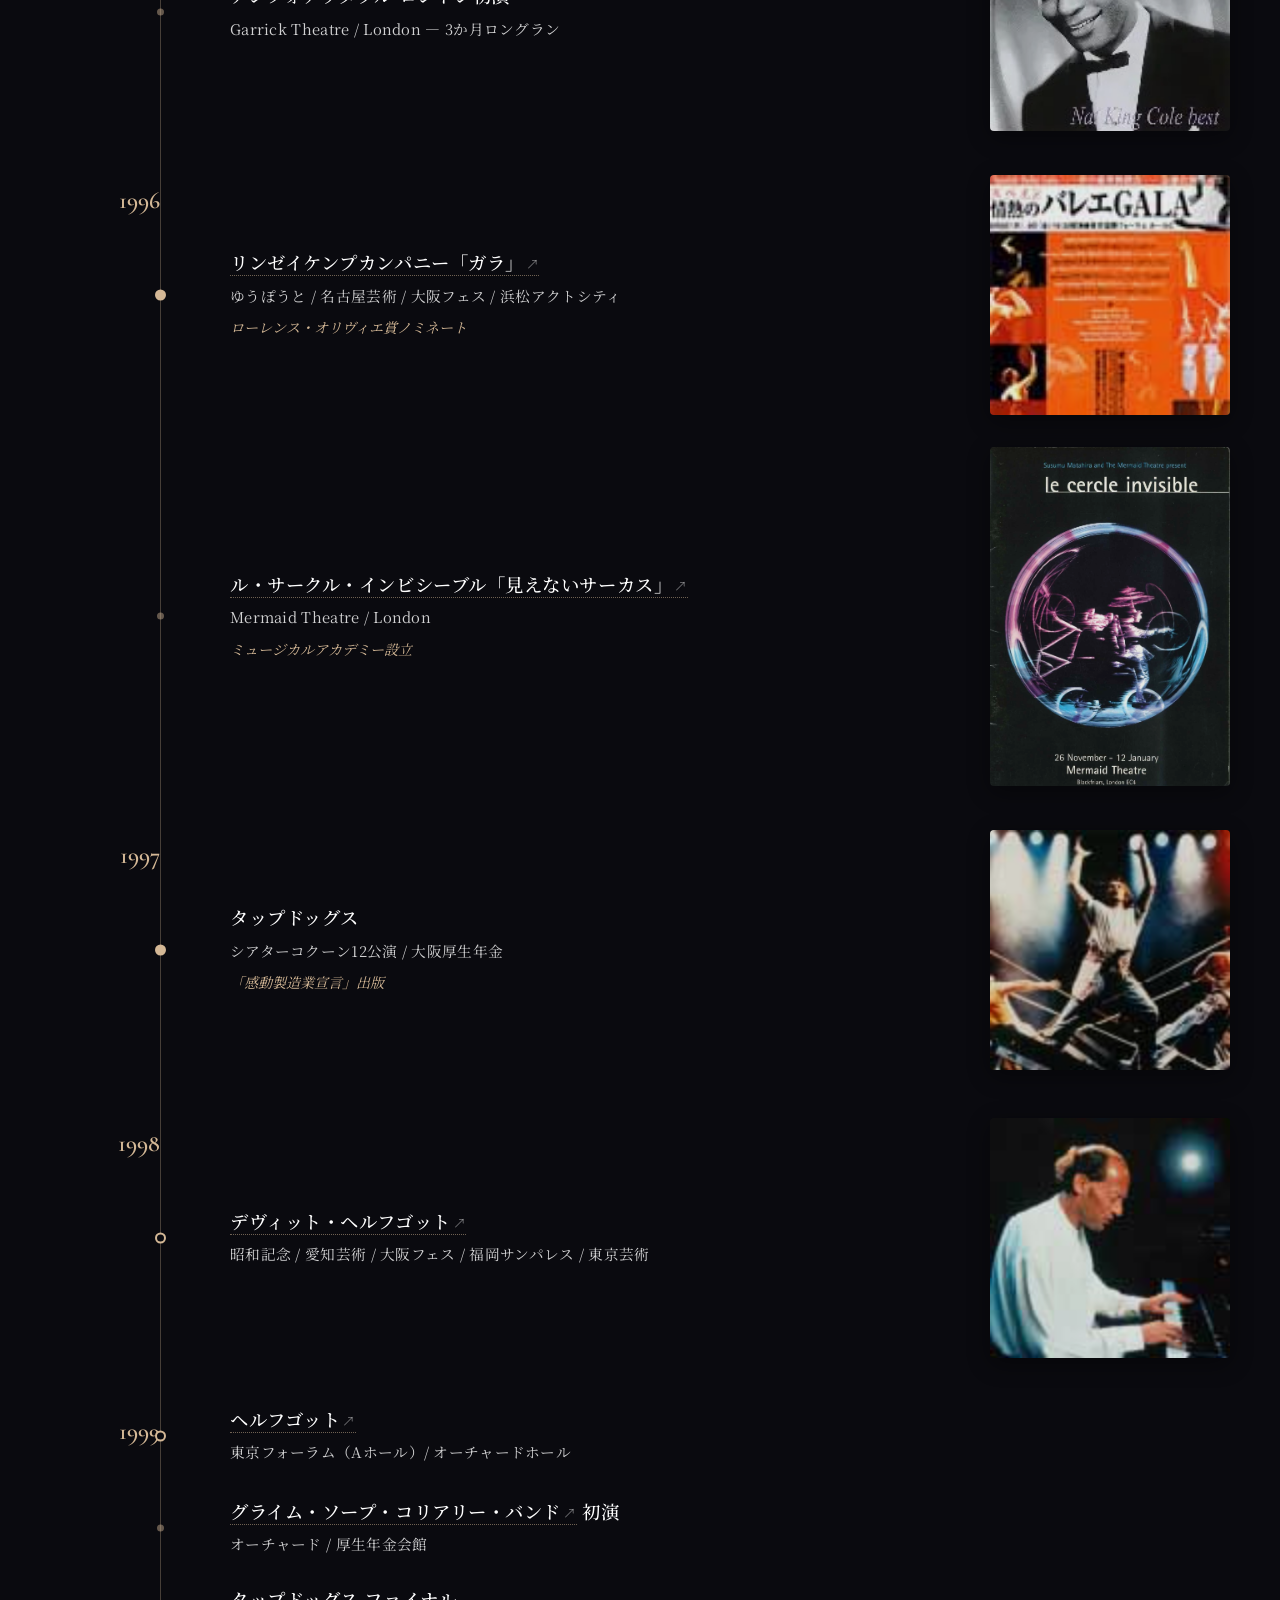
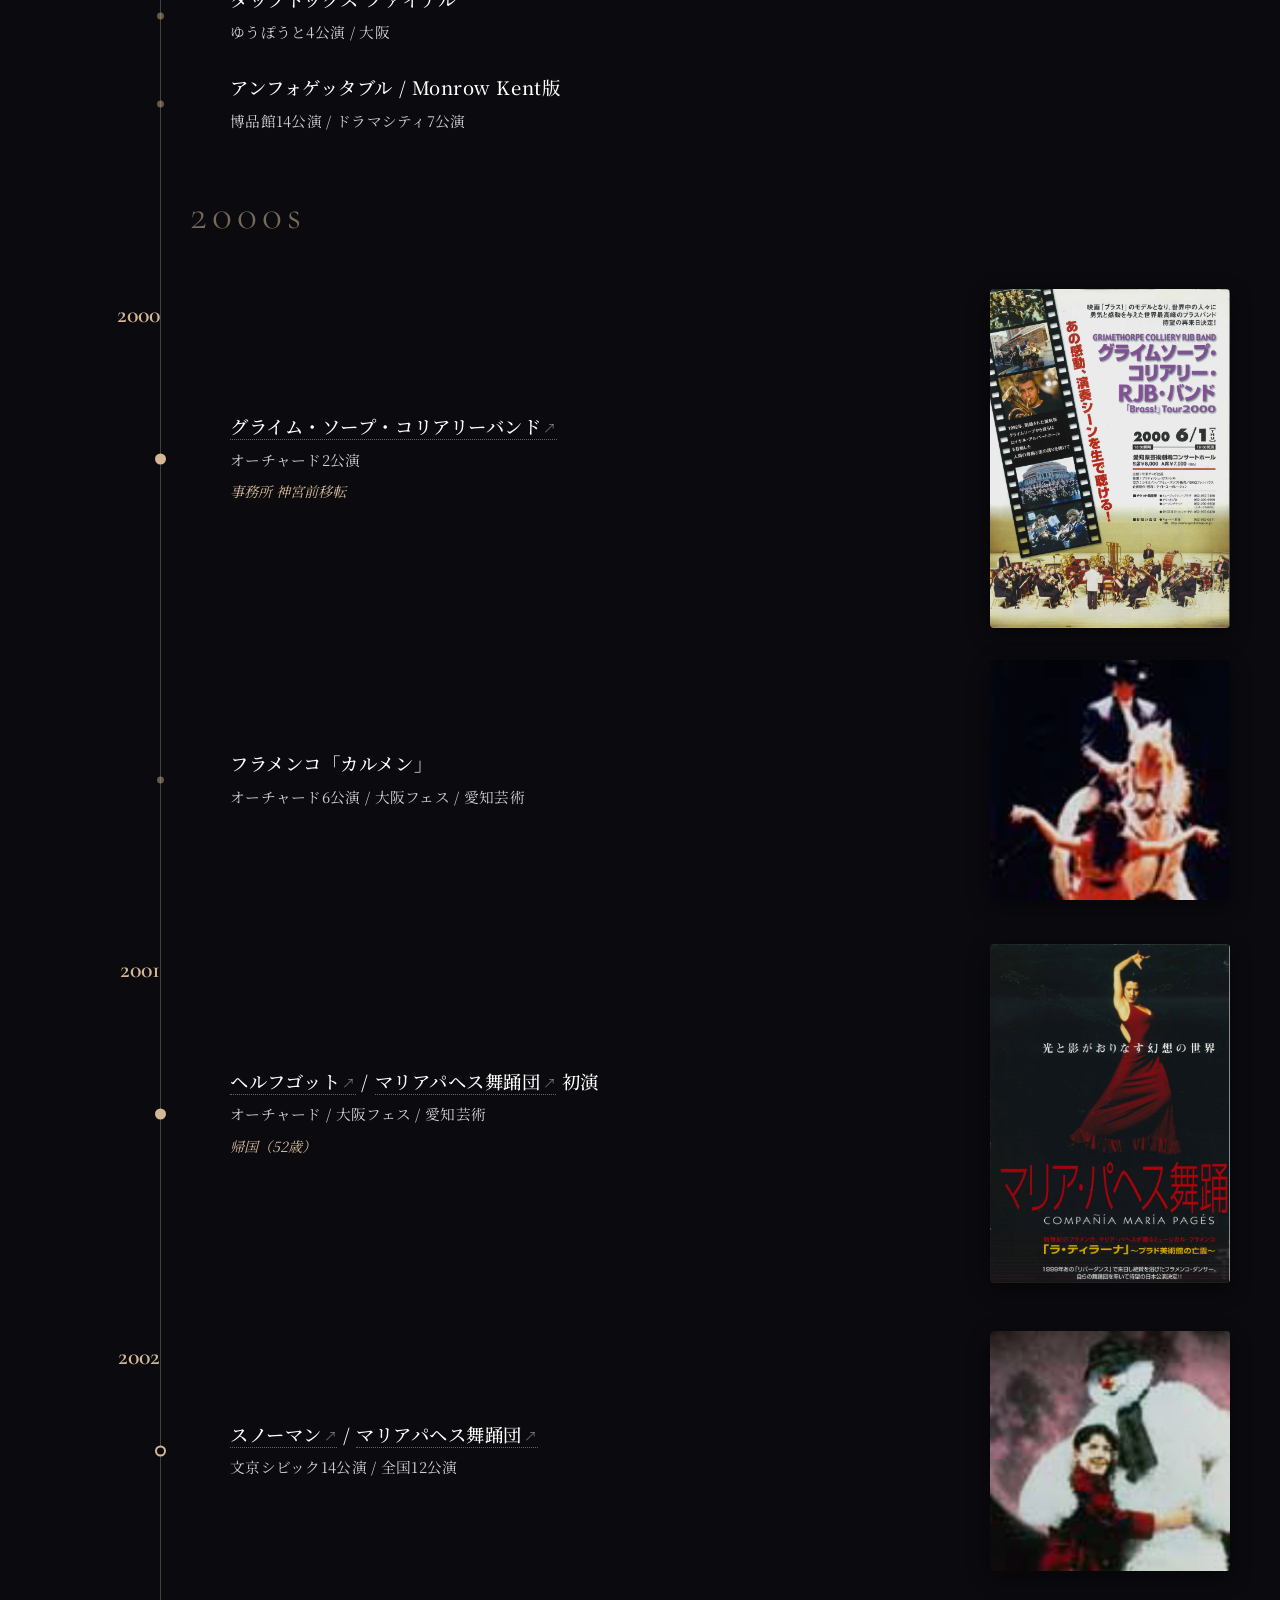
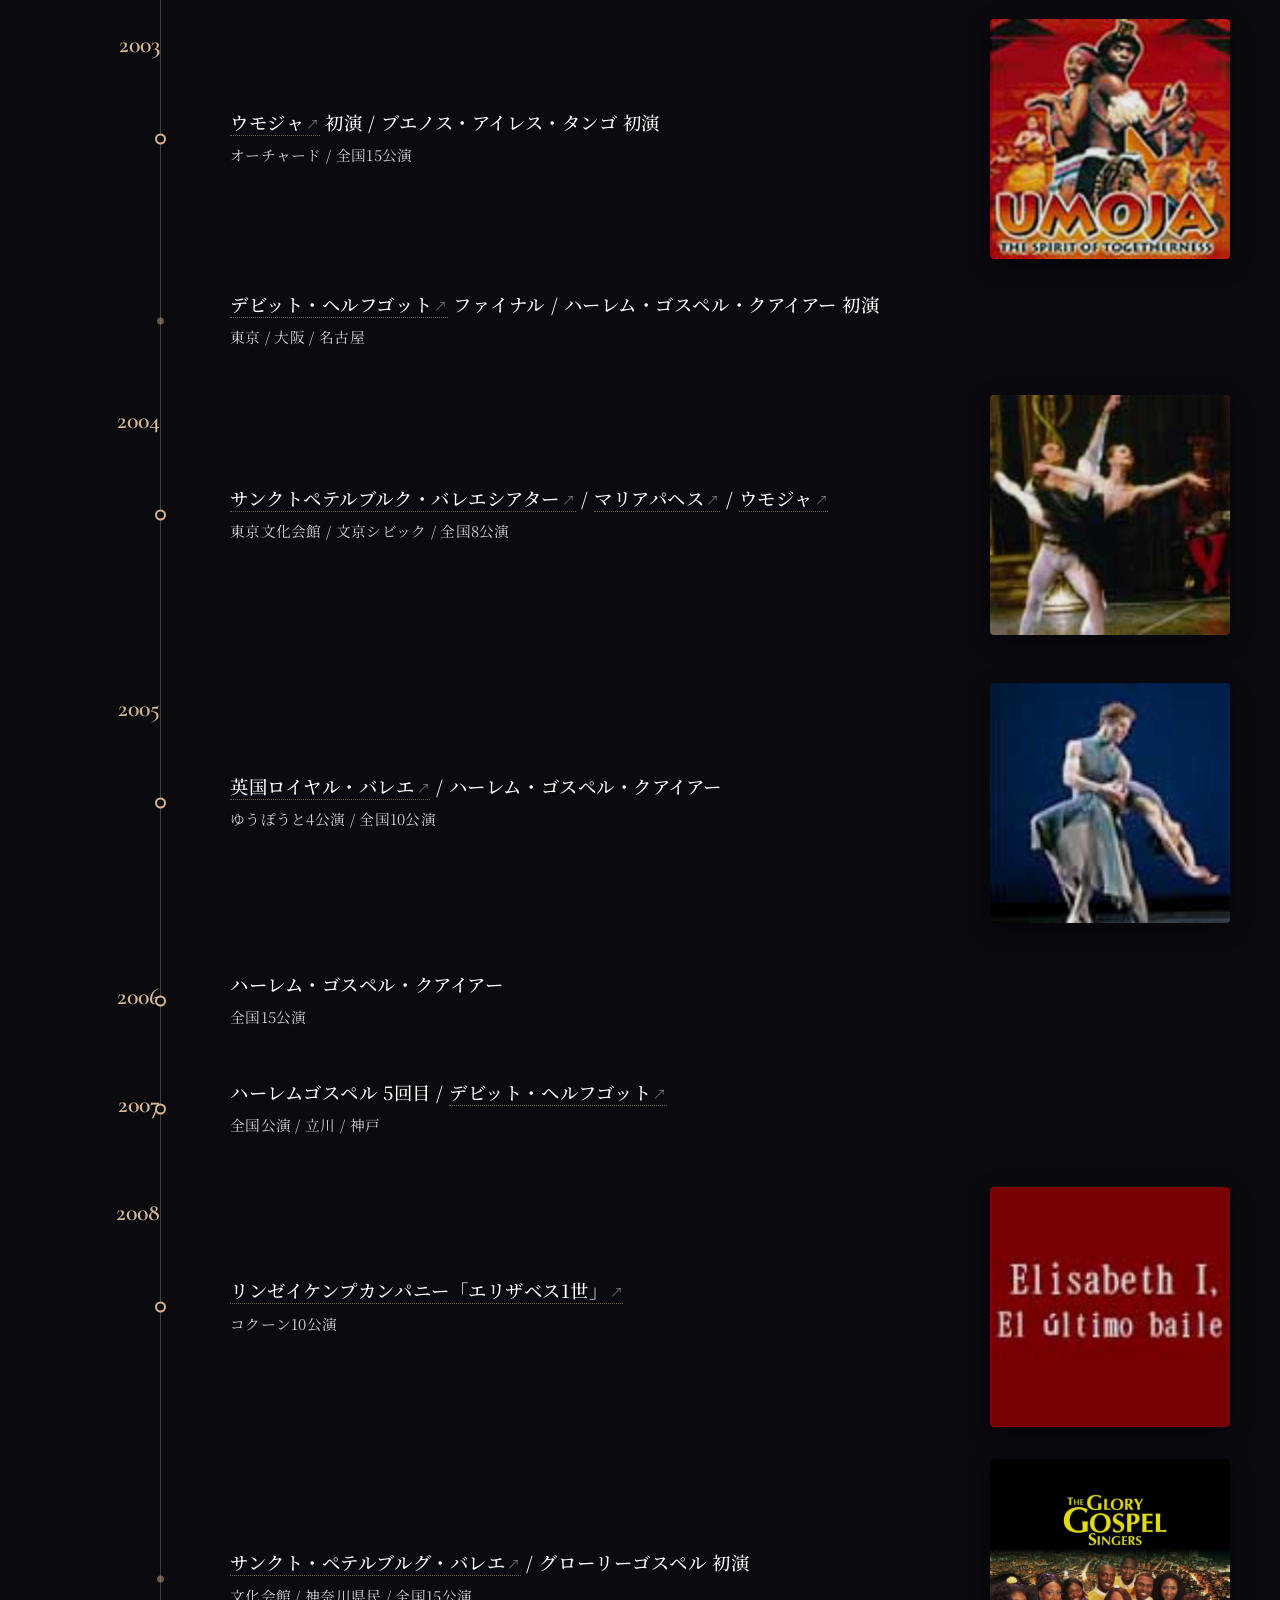
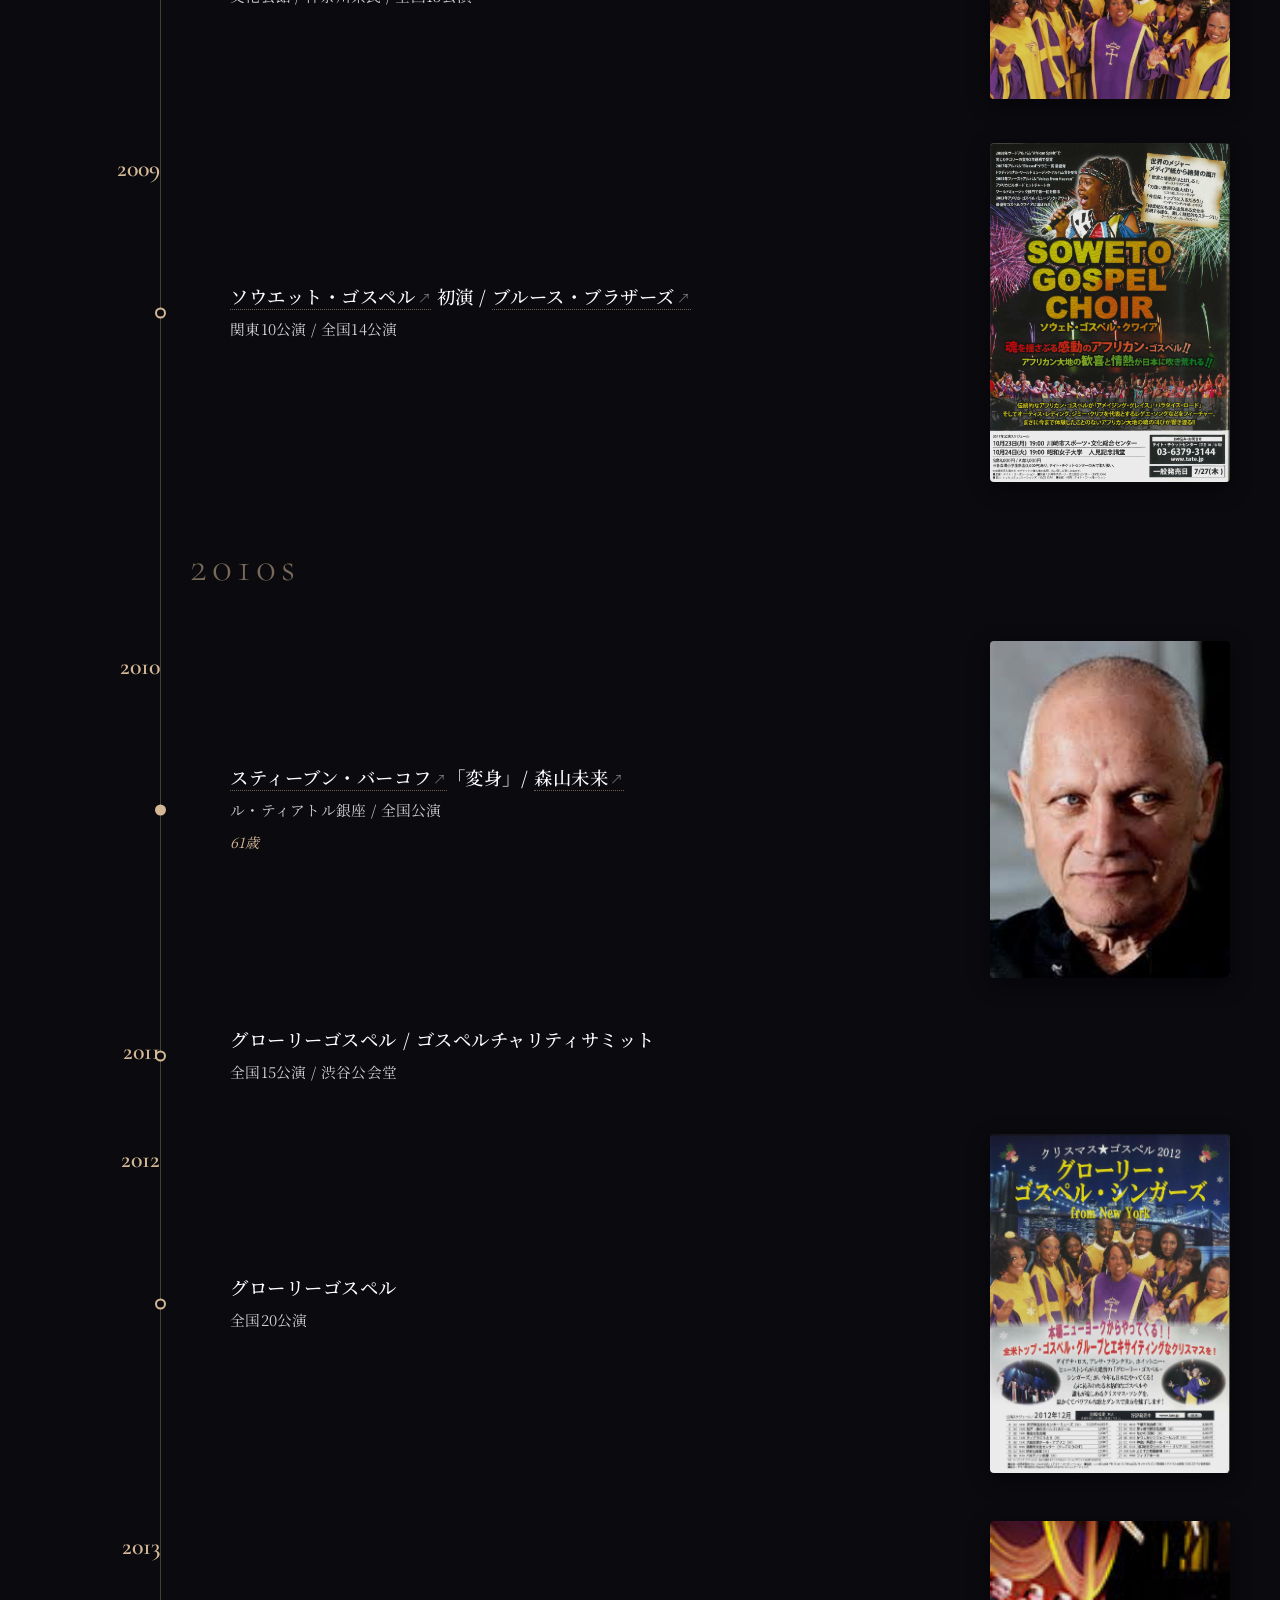
==== commit 6674c05e: "年表のドミンゴ写真を domingo-theater.jpg（ポートレート）に差し替え" ====
--- a/index.html
+++ b/index.html
@@ -854,7 +854,7 @@
               <div class="timeline-artist"><a href="https://www.placidodomingo.com/" target="_blank" rel="noopener">プラシド・ドミンゴ</a> 三大テナーコンサート</div>
               <div class="timeline-venue">東京ガーデンシアター</div>
             </div>
-            <img src="images/works/domingo2.jpg" alt="プラシド・ドミンゴ" class="timeline-thumb timeline-thumb-lg">
+            <img src="images/works/domingo-theater.jpg" alt="プラシド・ドミンゴ" class="timeline-thumb timeline-thumb-lg">
           </div>
         </div>
         <div class="timeline-sub-item">
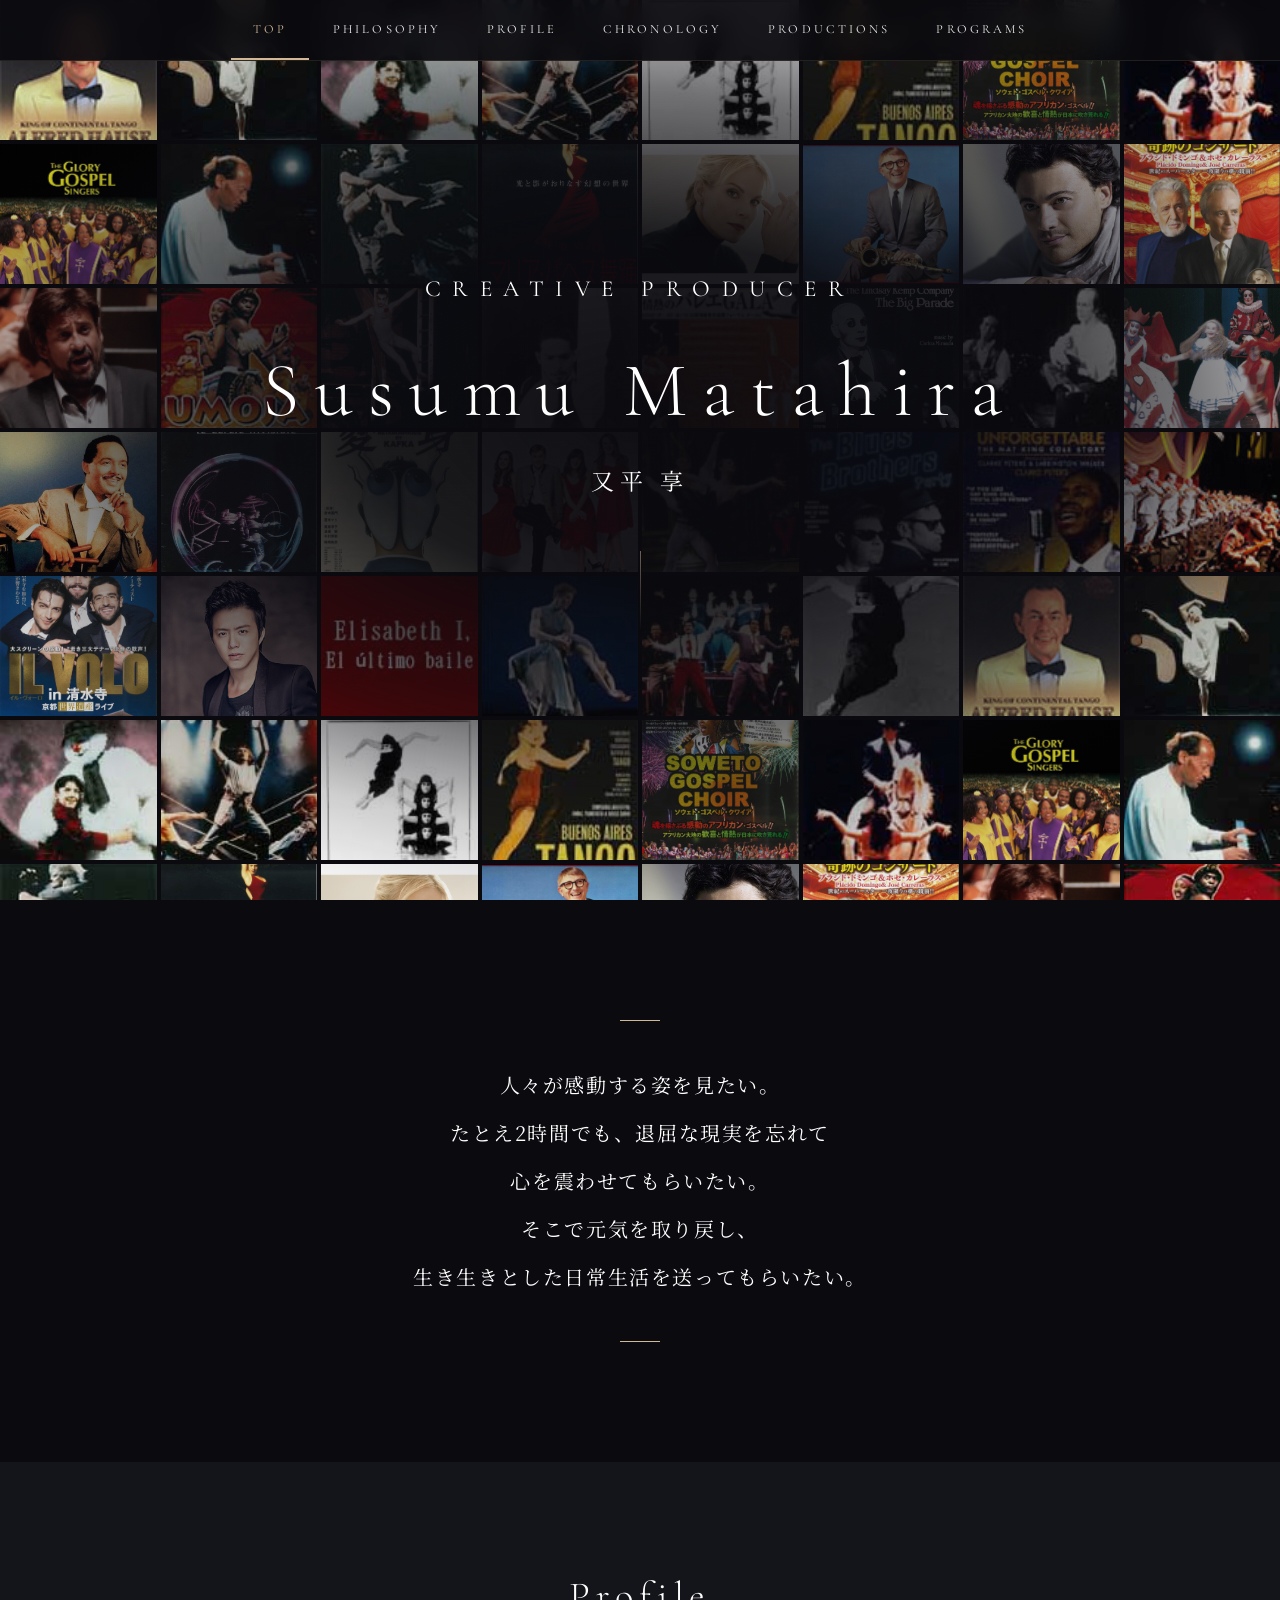
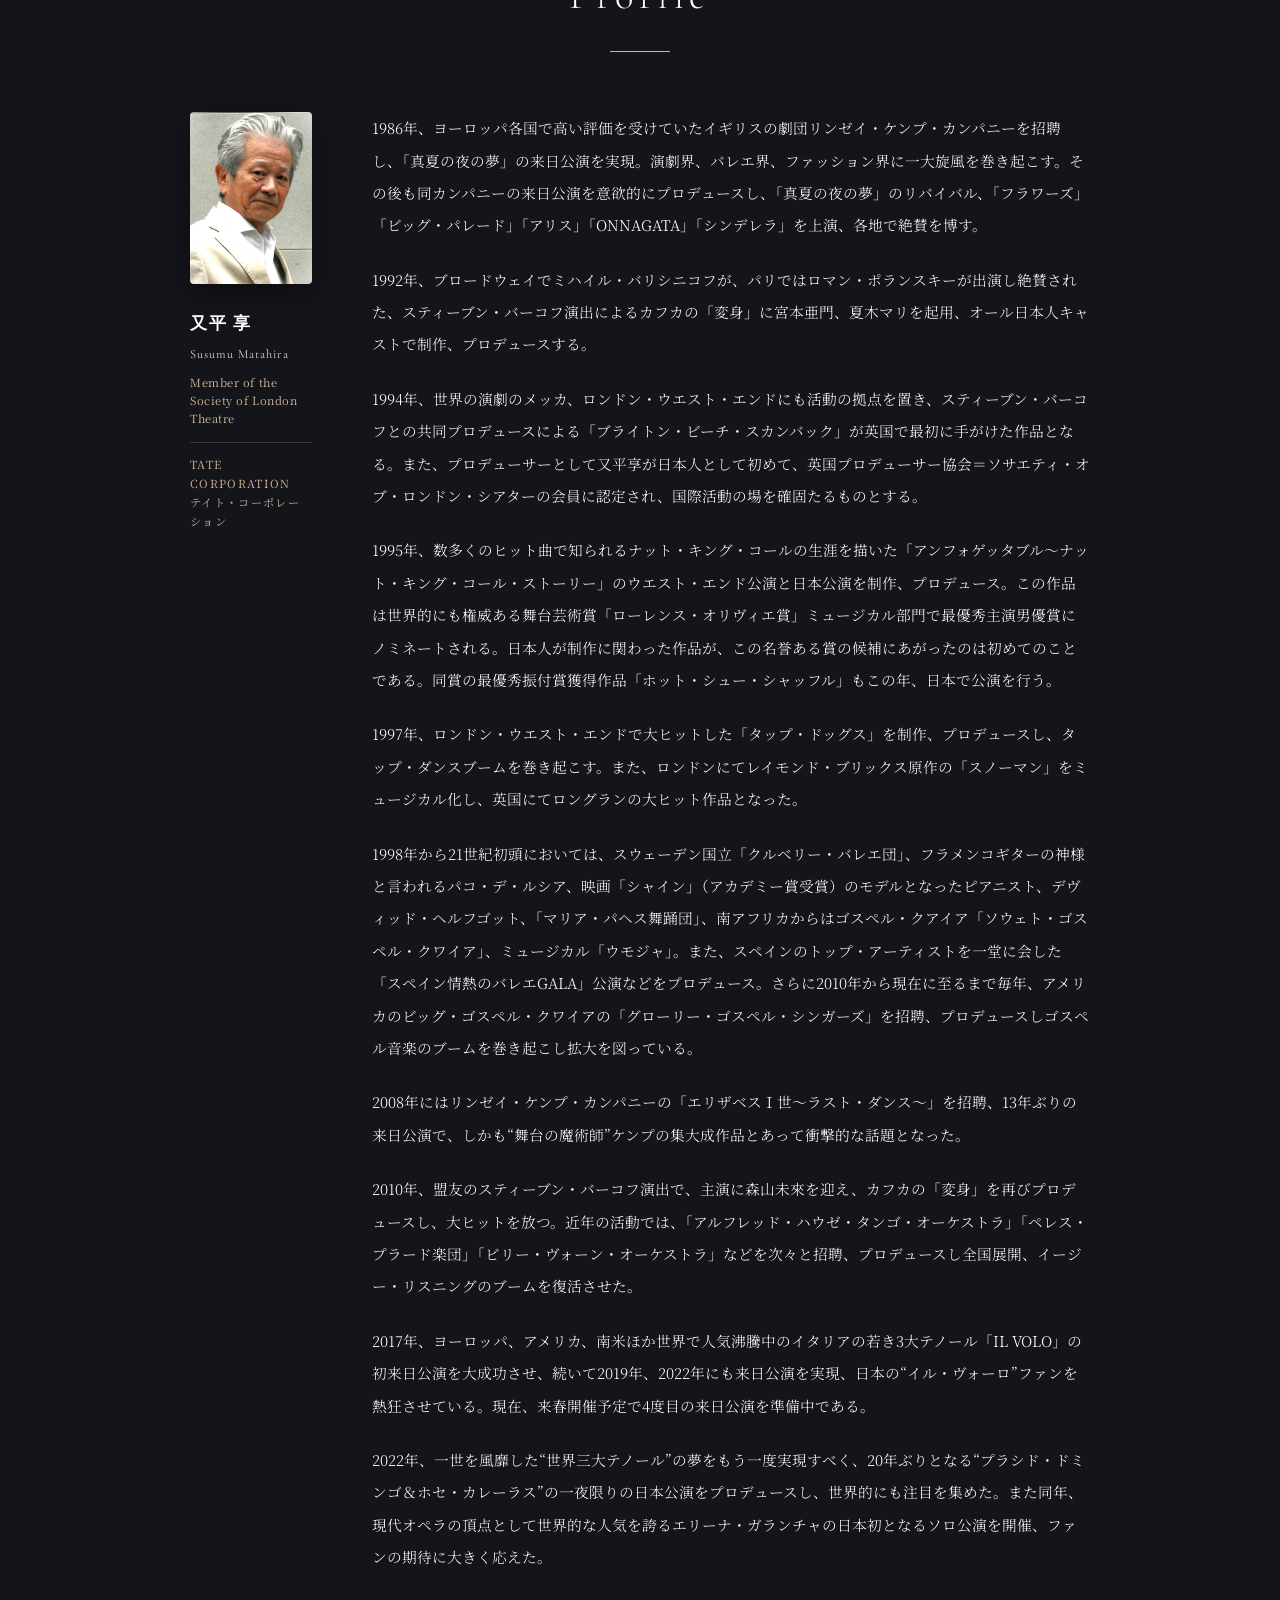
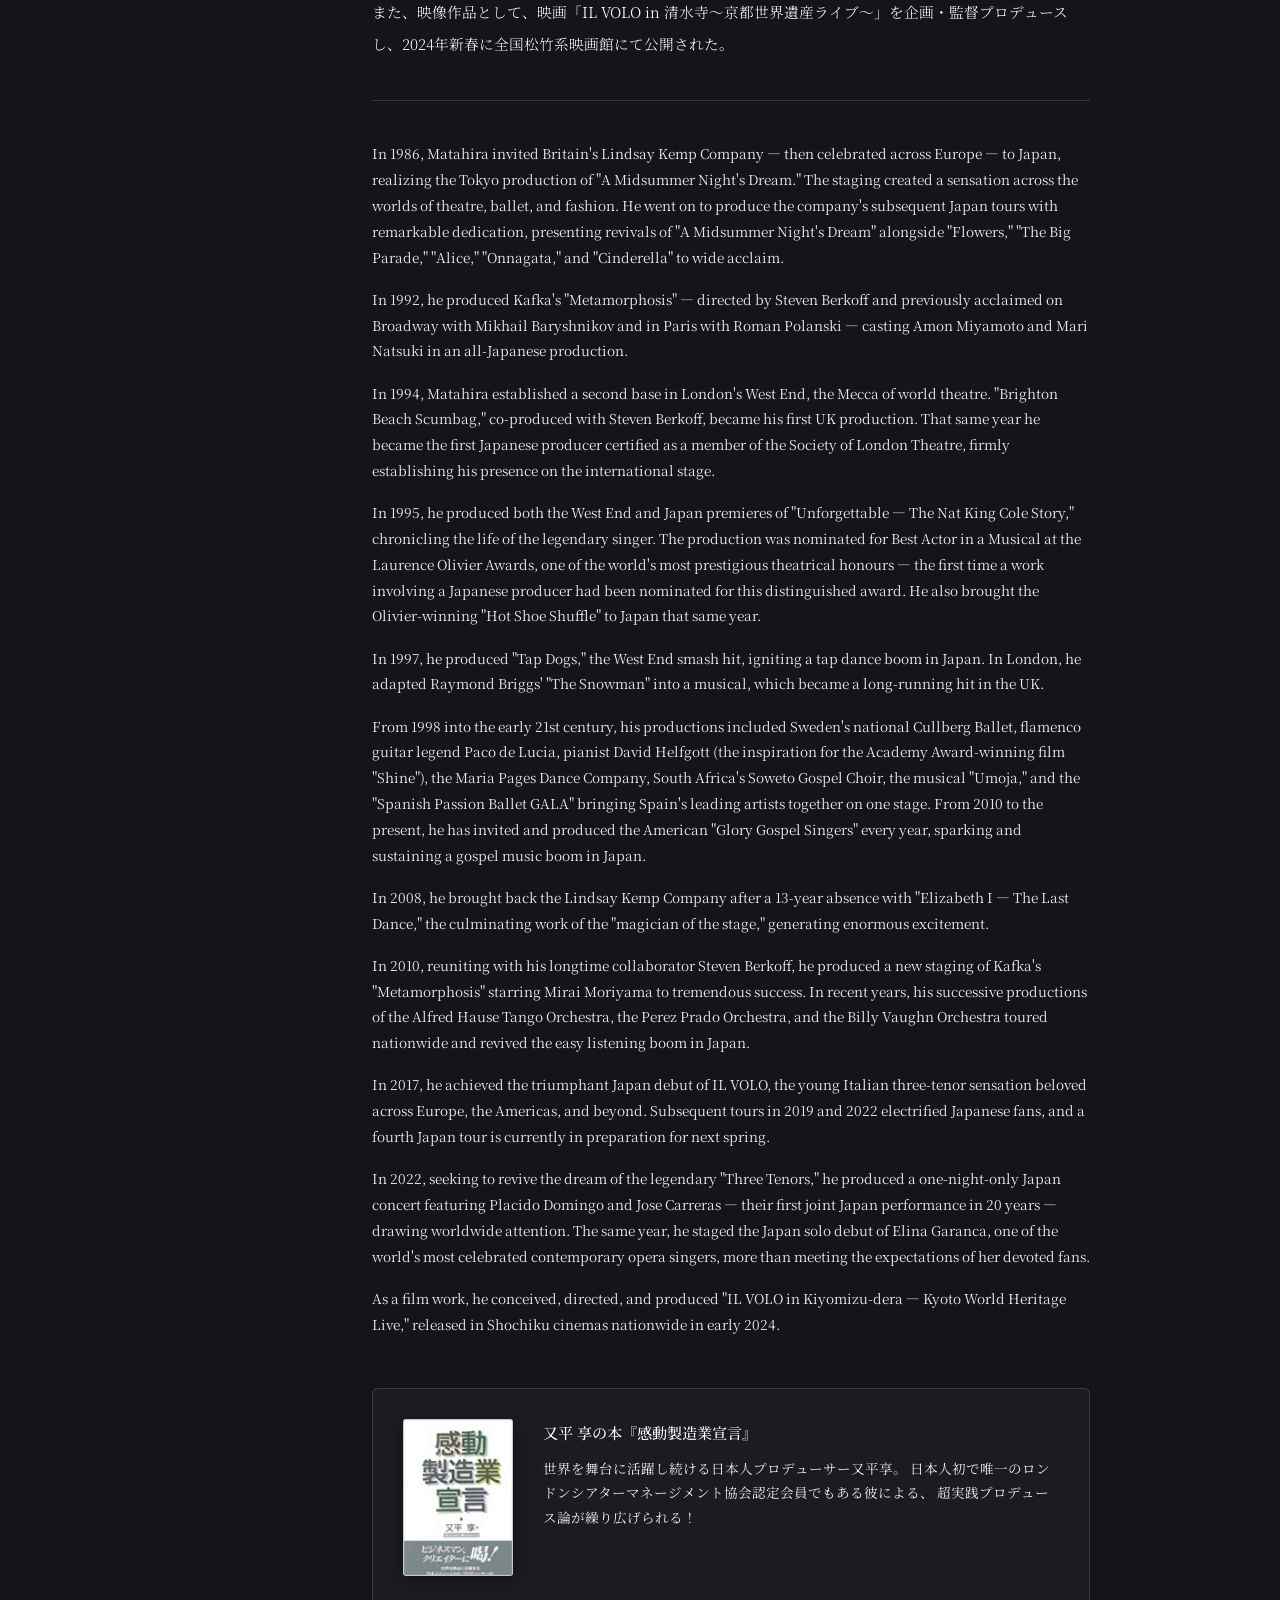
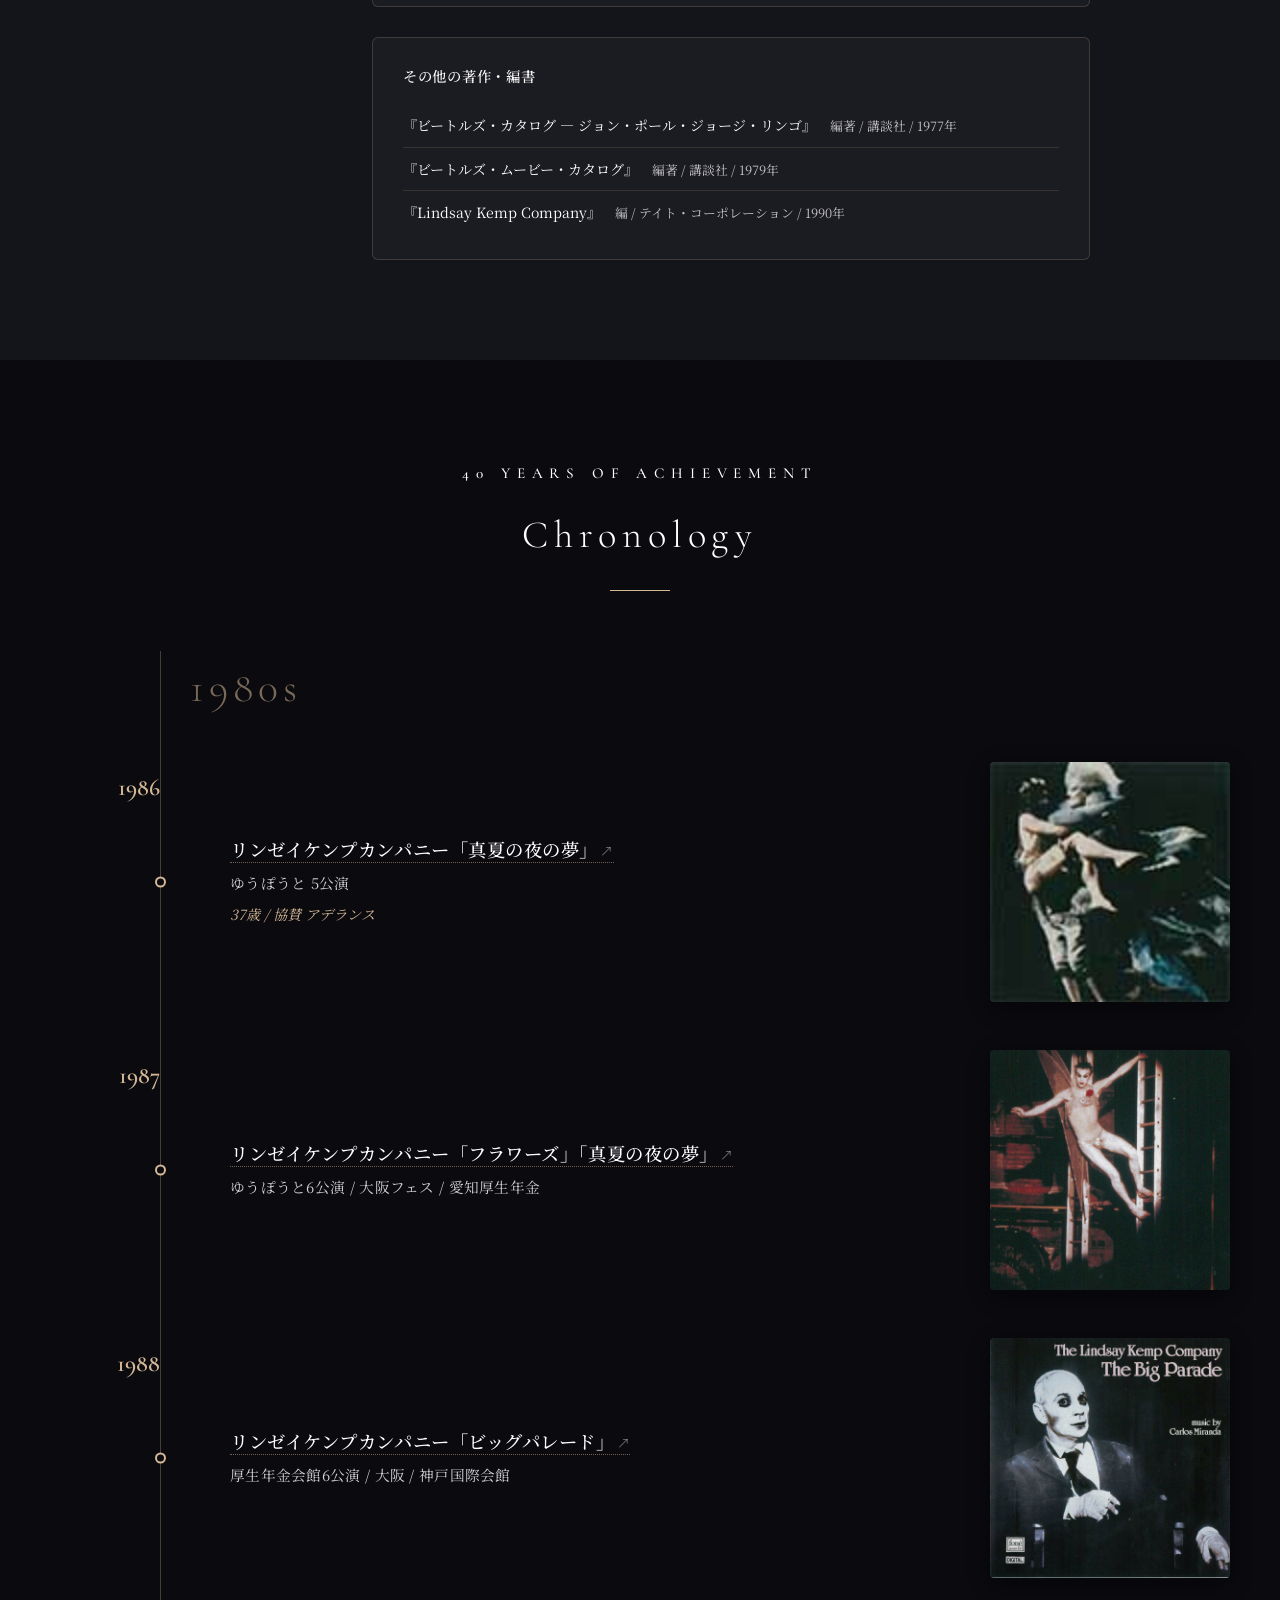
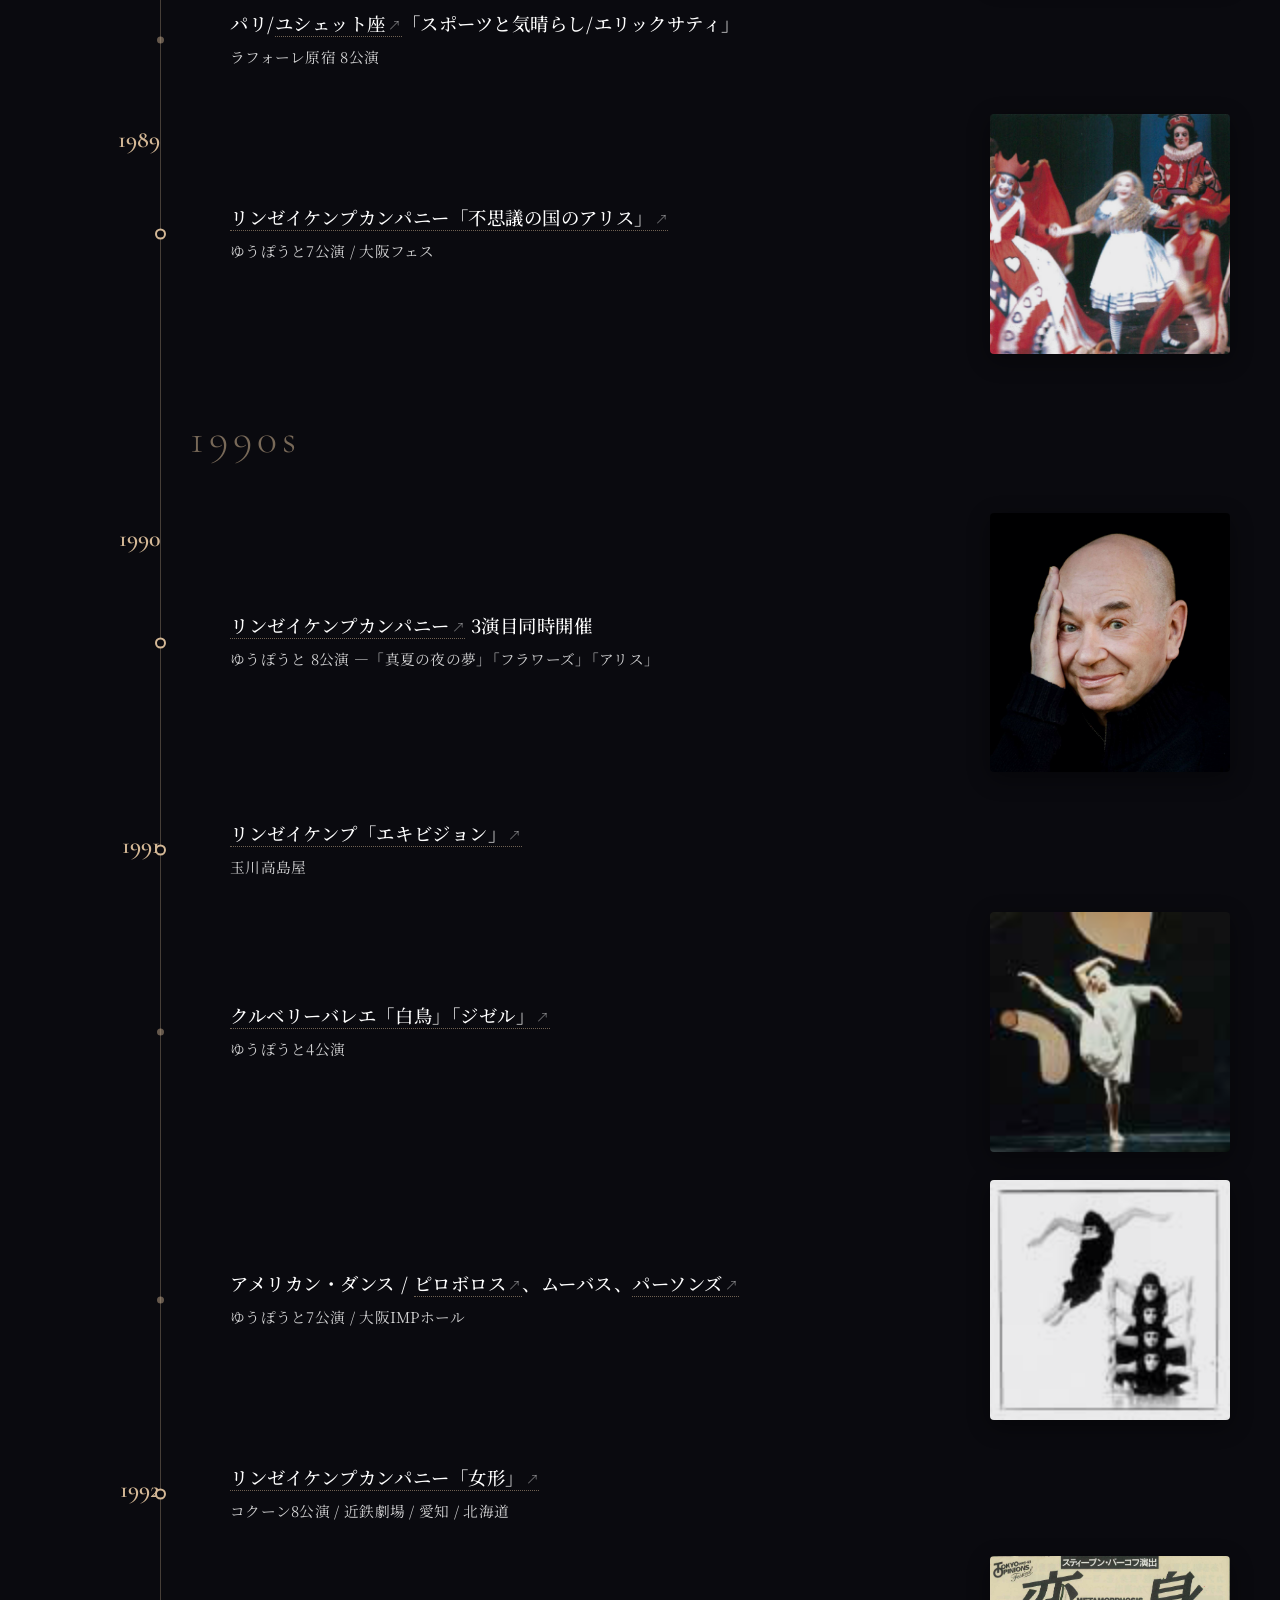
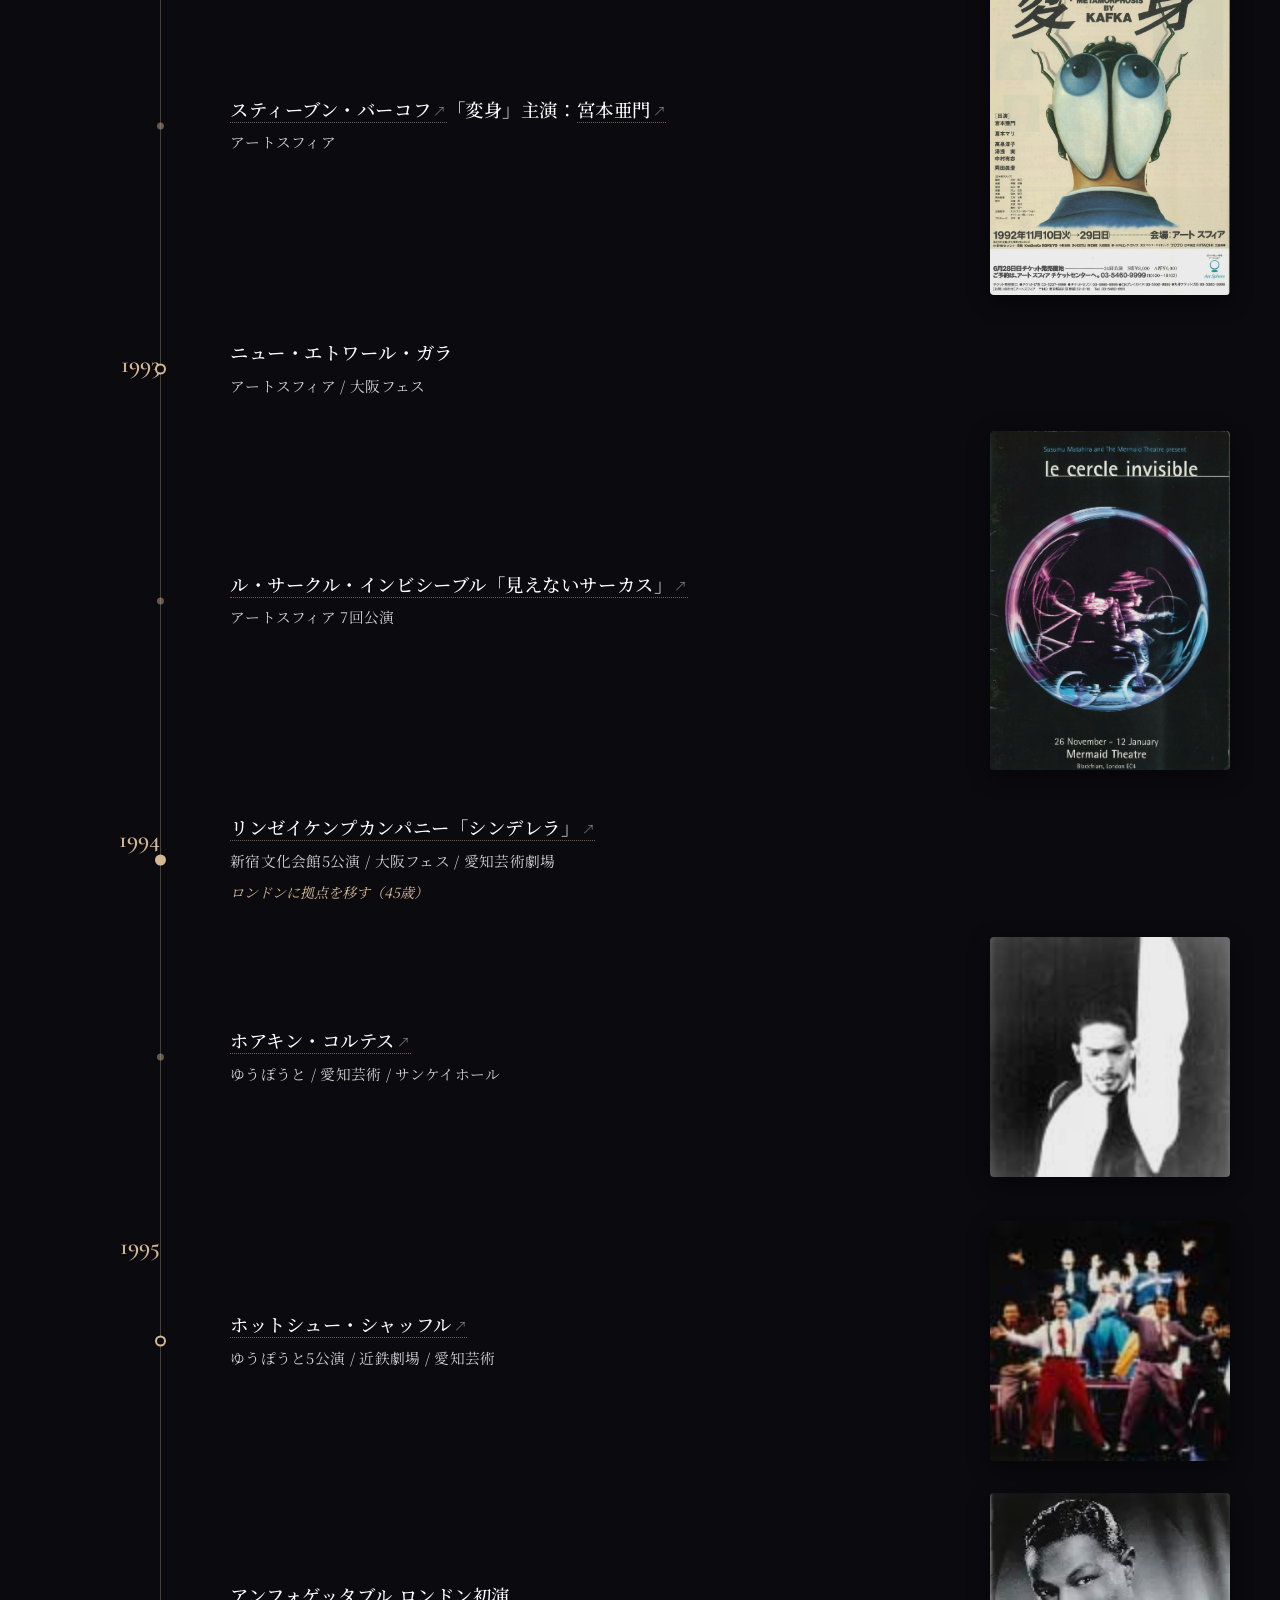
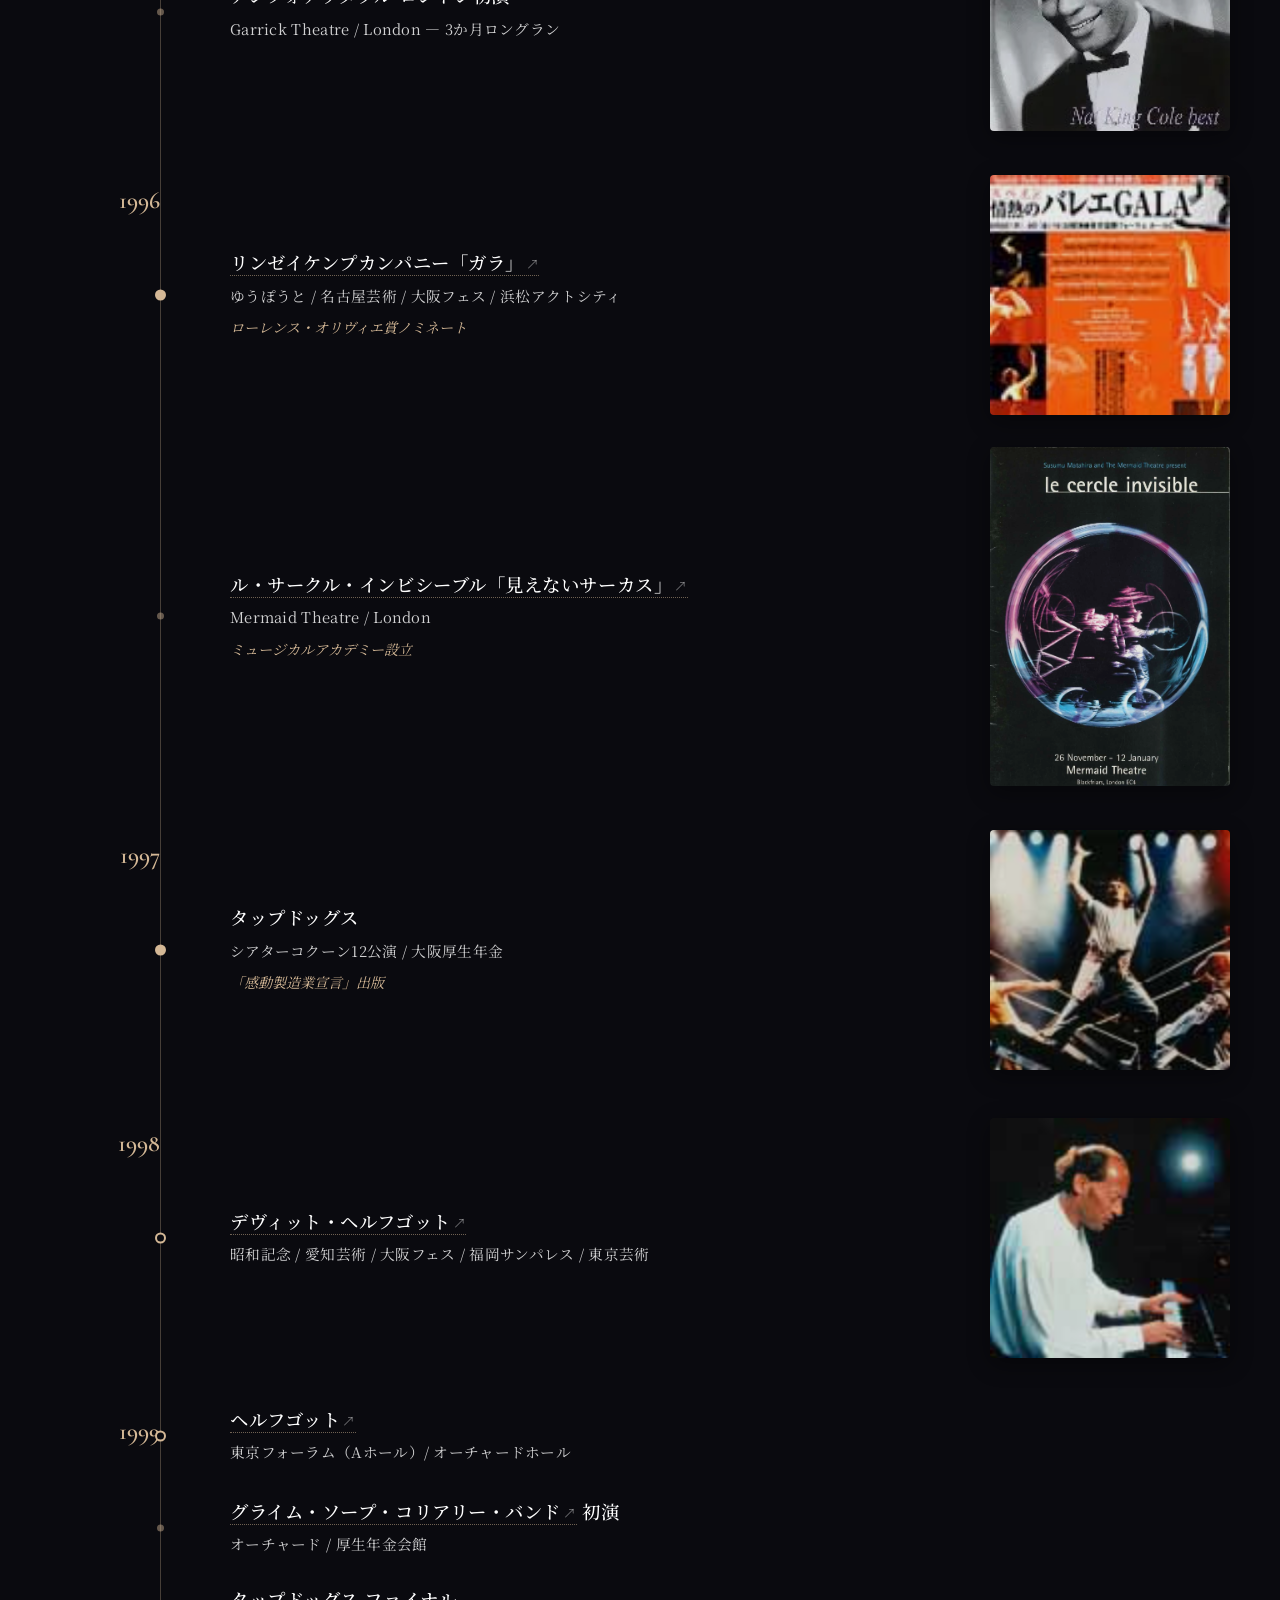
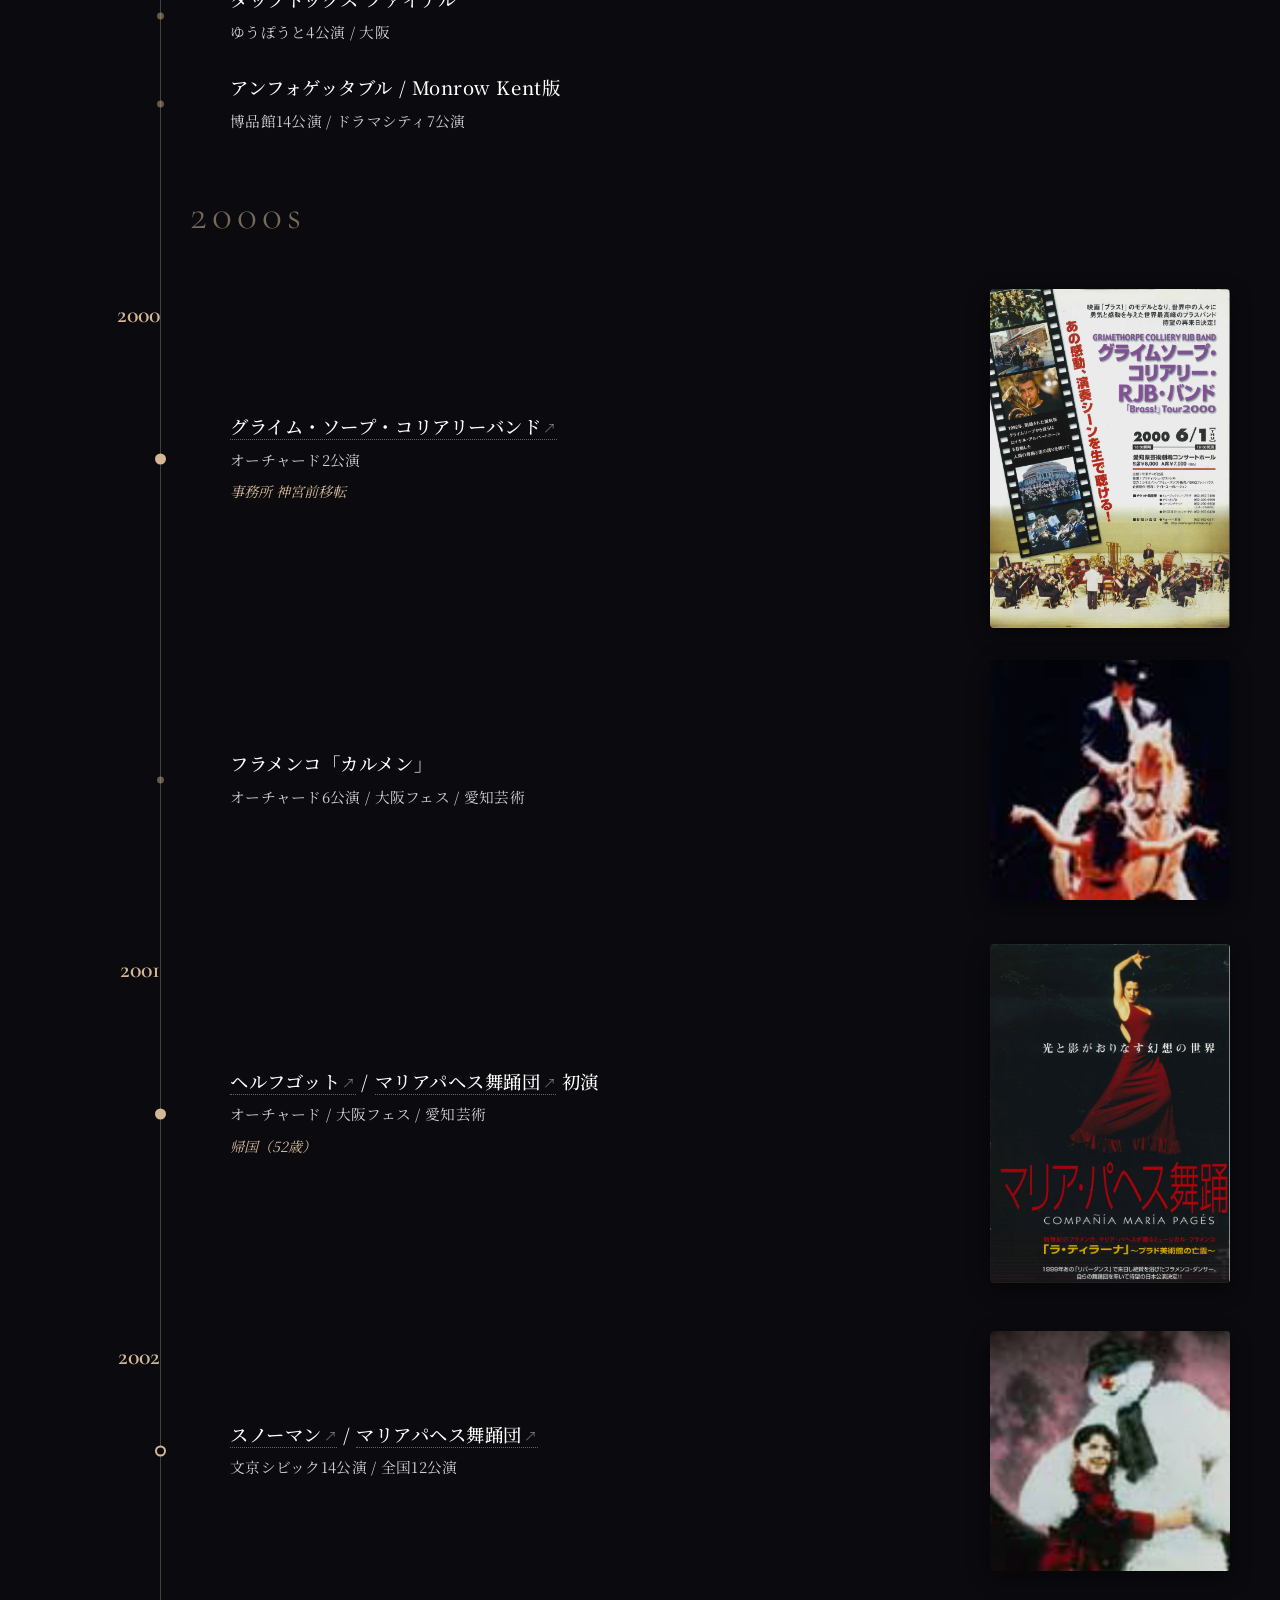
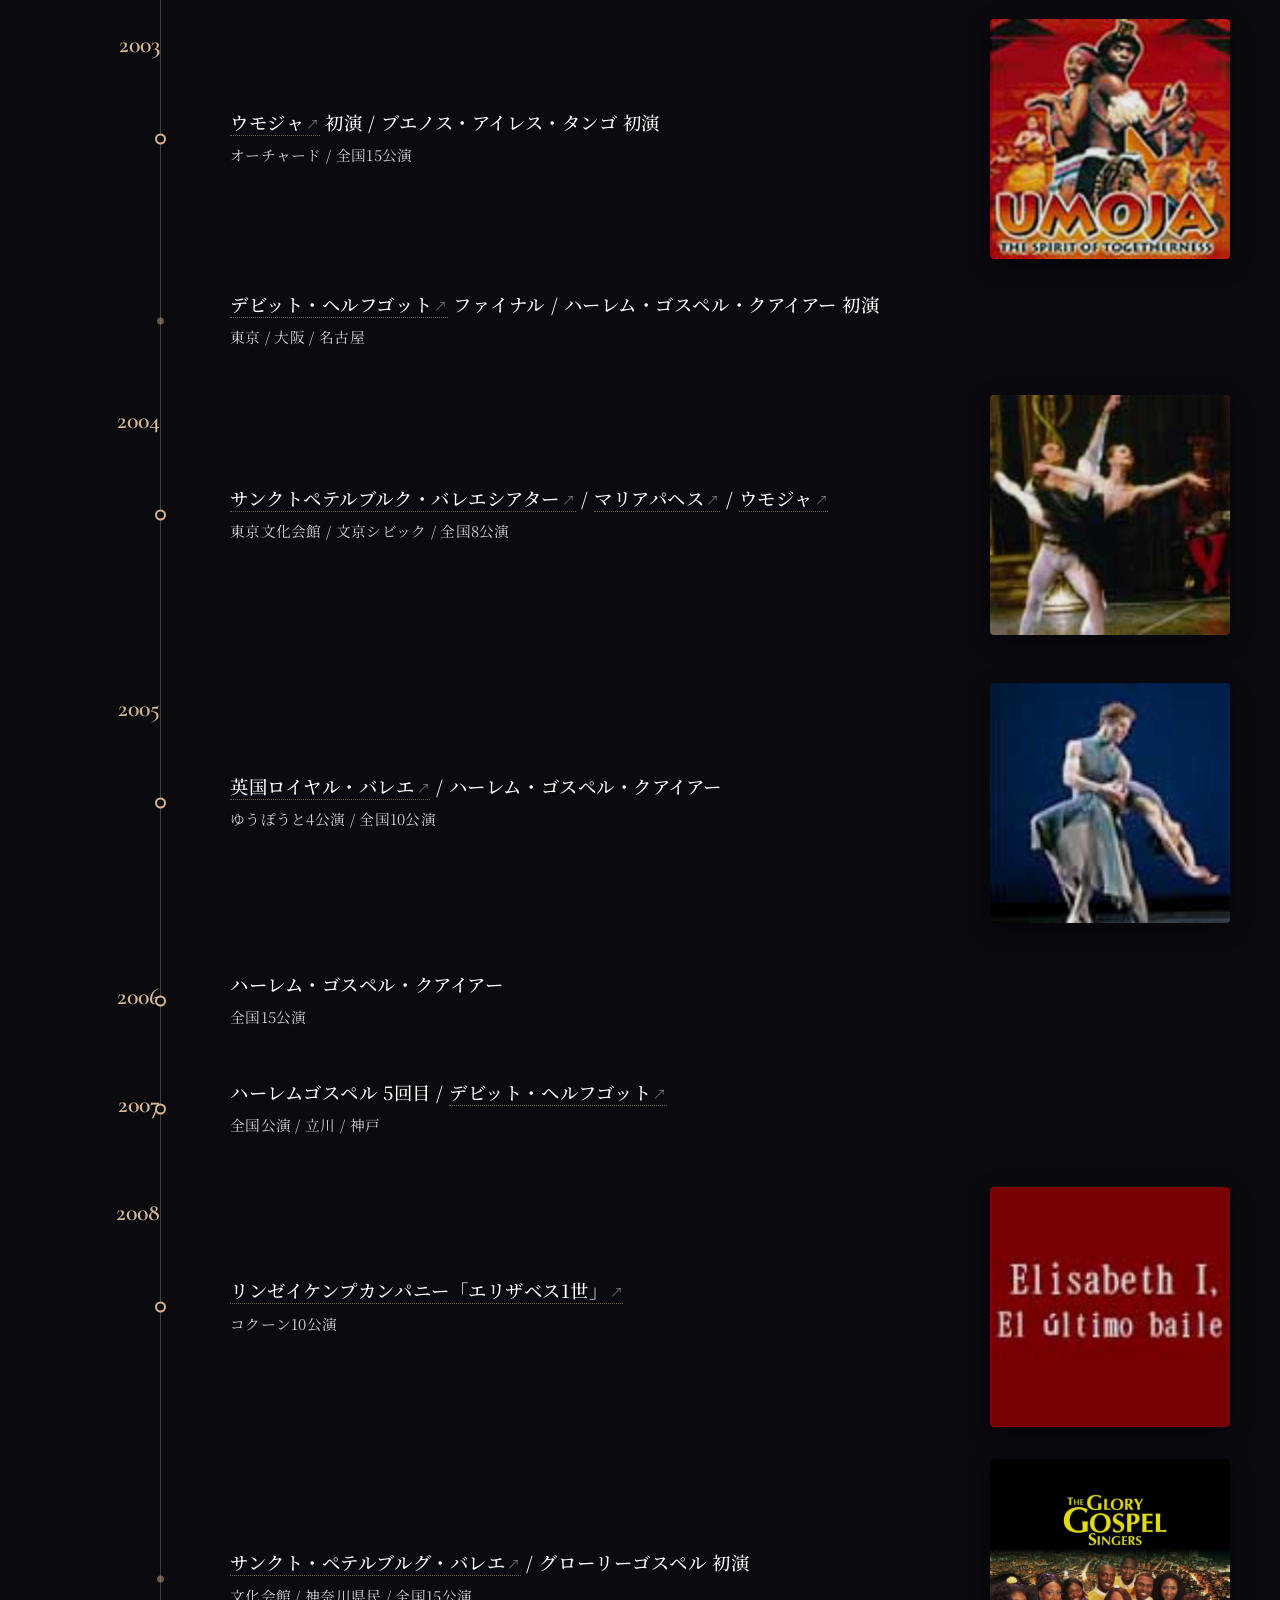
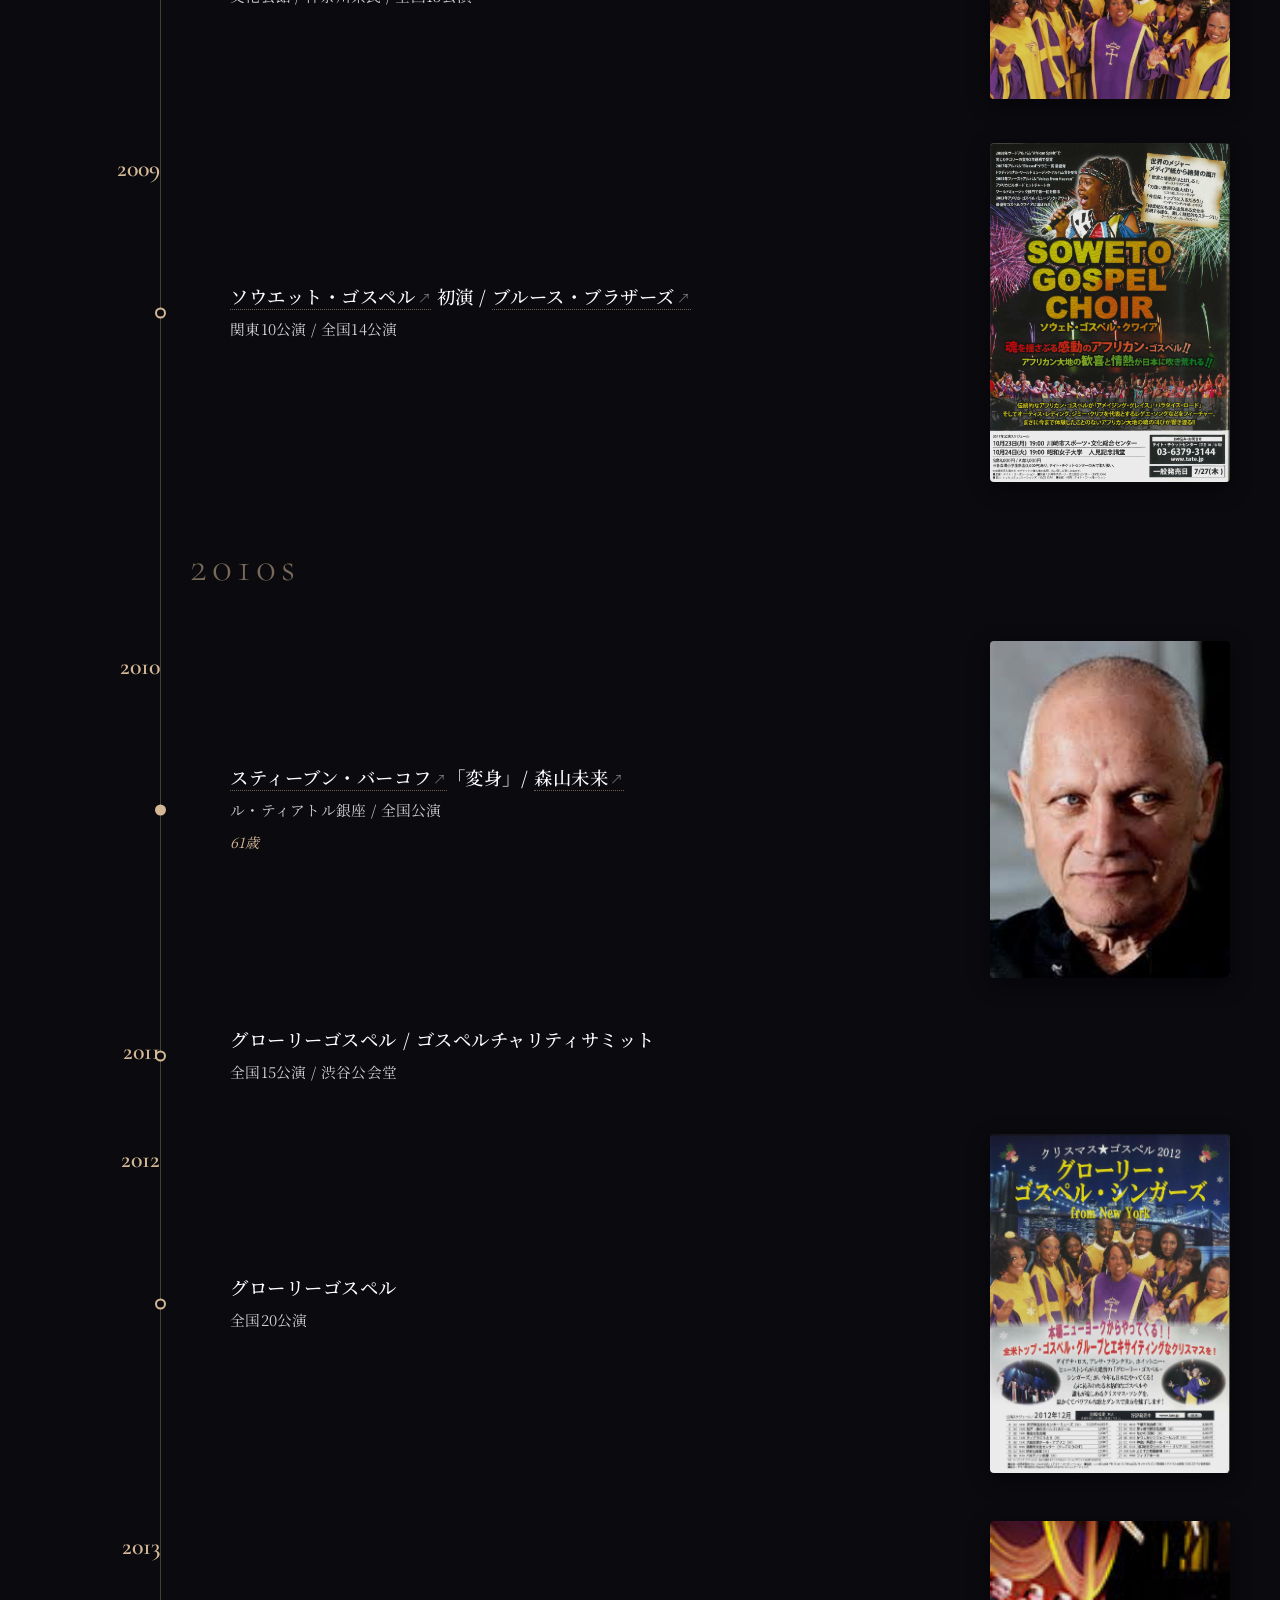
==== commit daf1c501: "ガランチャ・ユンディの年表写真を左右トリミングして縦位置表示に timeline-thumb-portrait クラスを追加し、object-fit:cover で カレーラスと同じ 240x360 " ====
--- a/index.html
+++ b/index.html
@@ -841,7 +841,7 @@
               <div class="timeline-artist"><a href="garanca.html">エリーナ・ガランチャ</a></div>
               <div class="timeline-venue">トリフォニーホール / 大阪シンフォニー</div>
             </div>
-            <img src="images/works/garanca.jpg" alt="エリーナ・ガランチャ" class="timeline-thumb timeline-thumb-lg">
+            <img src="images/works/garanca.jpg" alt="エリーナ・ガランチャ" class="timeline-thumb timeline-thumb-portrait">
           </div>
         </div>
       </div>
@@ -877,7 +877,7 @@
               <div class="timeline-artist"><a href="https://www.ilvolomusic.com/" target="_blank" rel="noopener">イルヴォーロ</a> / <a href="https://yundimusic.com/" target="_blank" rel="noopener">ユンディ・リ</a></div>
               <div class="timeline-venue">名古屋 / 大阪 / 東京 / 札幌</div>
             </div>
-            <img src="images/works/yundi.jpg" alt="ユンディ・リ" class="timeline-thumb timeline-thumb-lg">
+            <img src="images/works/yundi.jpg" alt="ユンディ・リ" class="timeline-thumb timeline-thumb-portrait">
           </div>
         </div>
       </div>
--- a/css/style.css
+++ b/css/style.css
@@ -551,6 +551,18 @@
   max-width: 46%;
 }
 
+/* 縦位置(カレーラス)と同じ 2:3 に左右をトリミングして表示 */
+.timeline-thumb-portrait {
+  width: 240px;
+  height: 360px;
+  object-fit: cover;
+}
+
+/* ガランチャは顔が中央よりやや左寄りのため、トリミング位置を調整 */
+.timeline-thumb-portrait[src*="garanca"] {
+  object-position: 38% center;
+}
+
 .timeline-artist {
   font-size: 1.15rem;
   font-weight: 500;
@@ -913,6 +925,11 @@
     max-width: 50%;
   }
 
+  .timeline-thumb-portrait {
+    width: 100px;
+    height: 150px;
+  }
+
   .works-grid {
     grid-template-columns: repeat(auto-fill, minmax(120px, 1fr));
     gap: 8px;
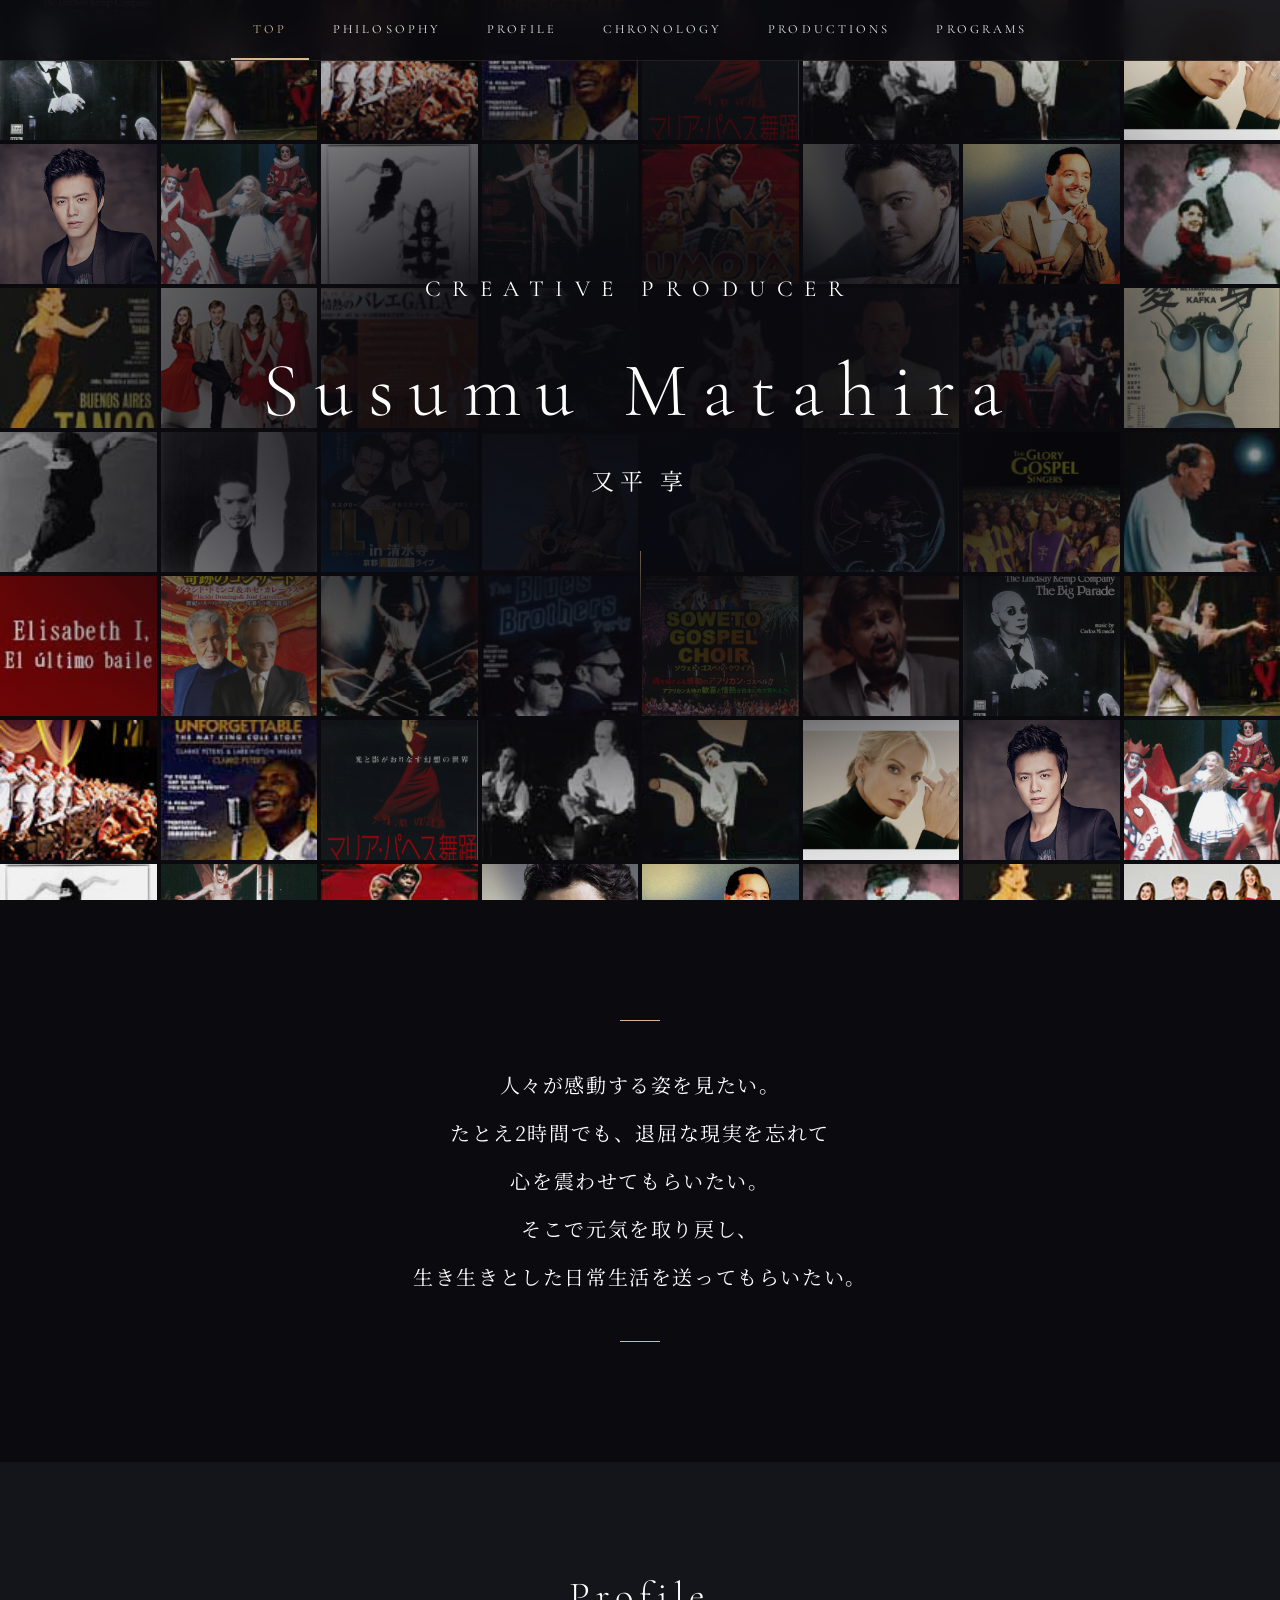
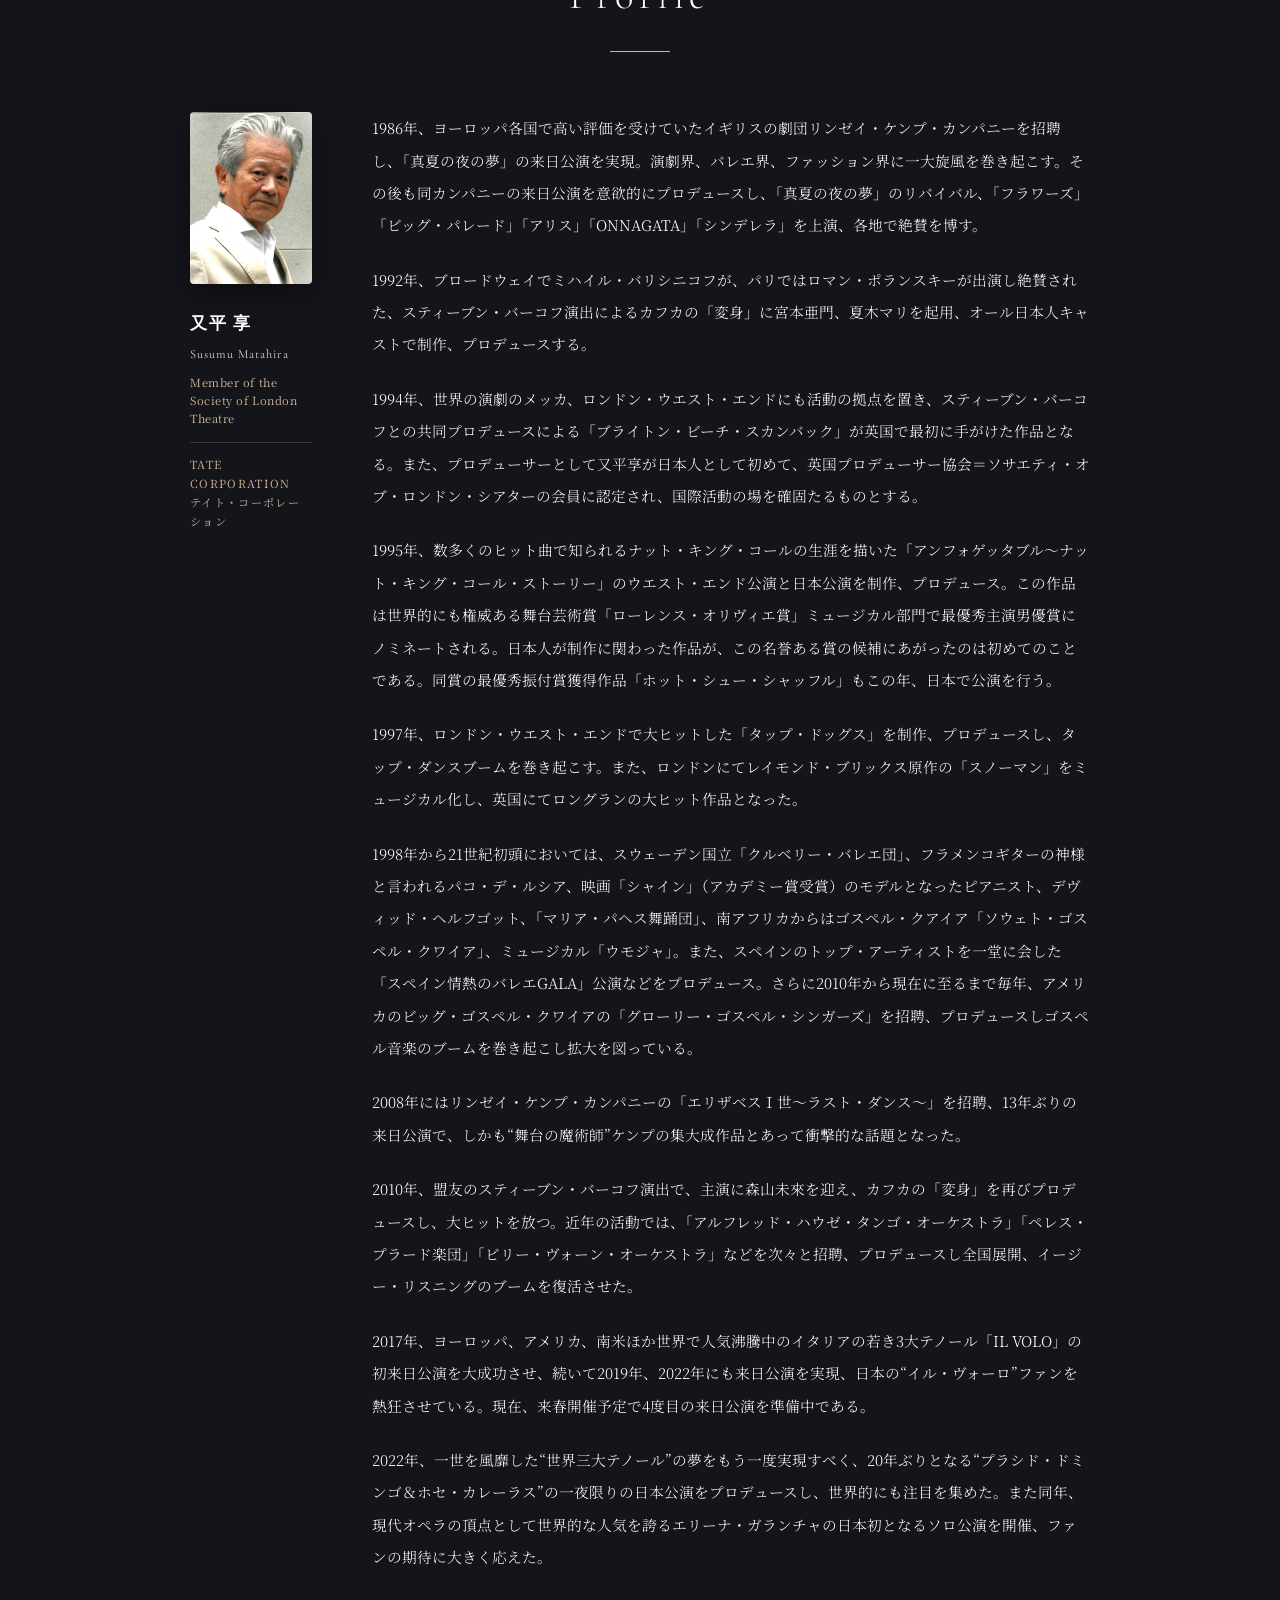
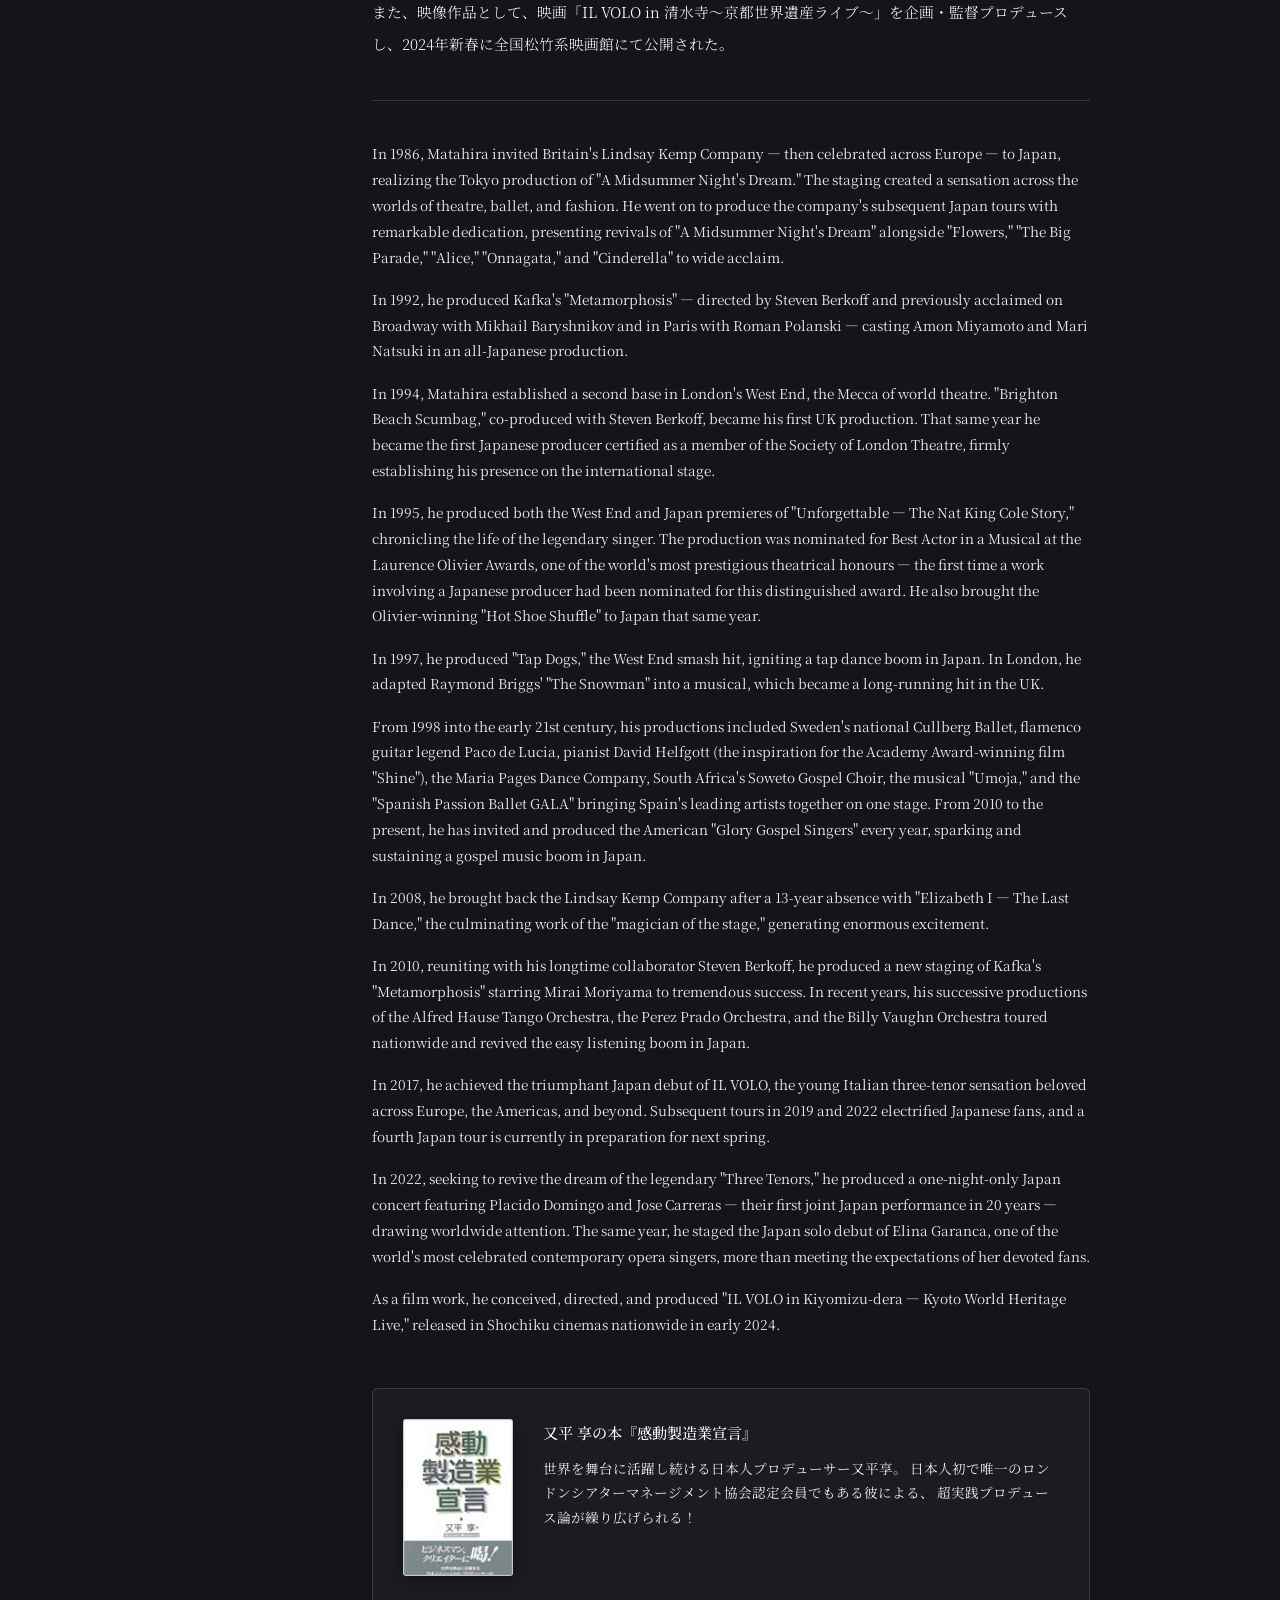
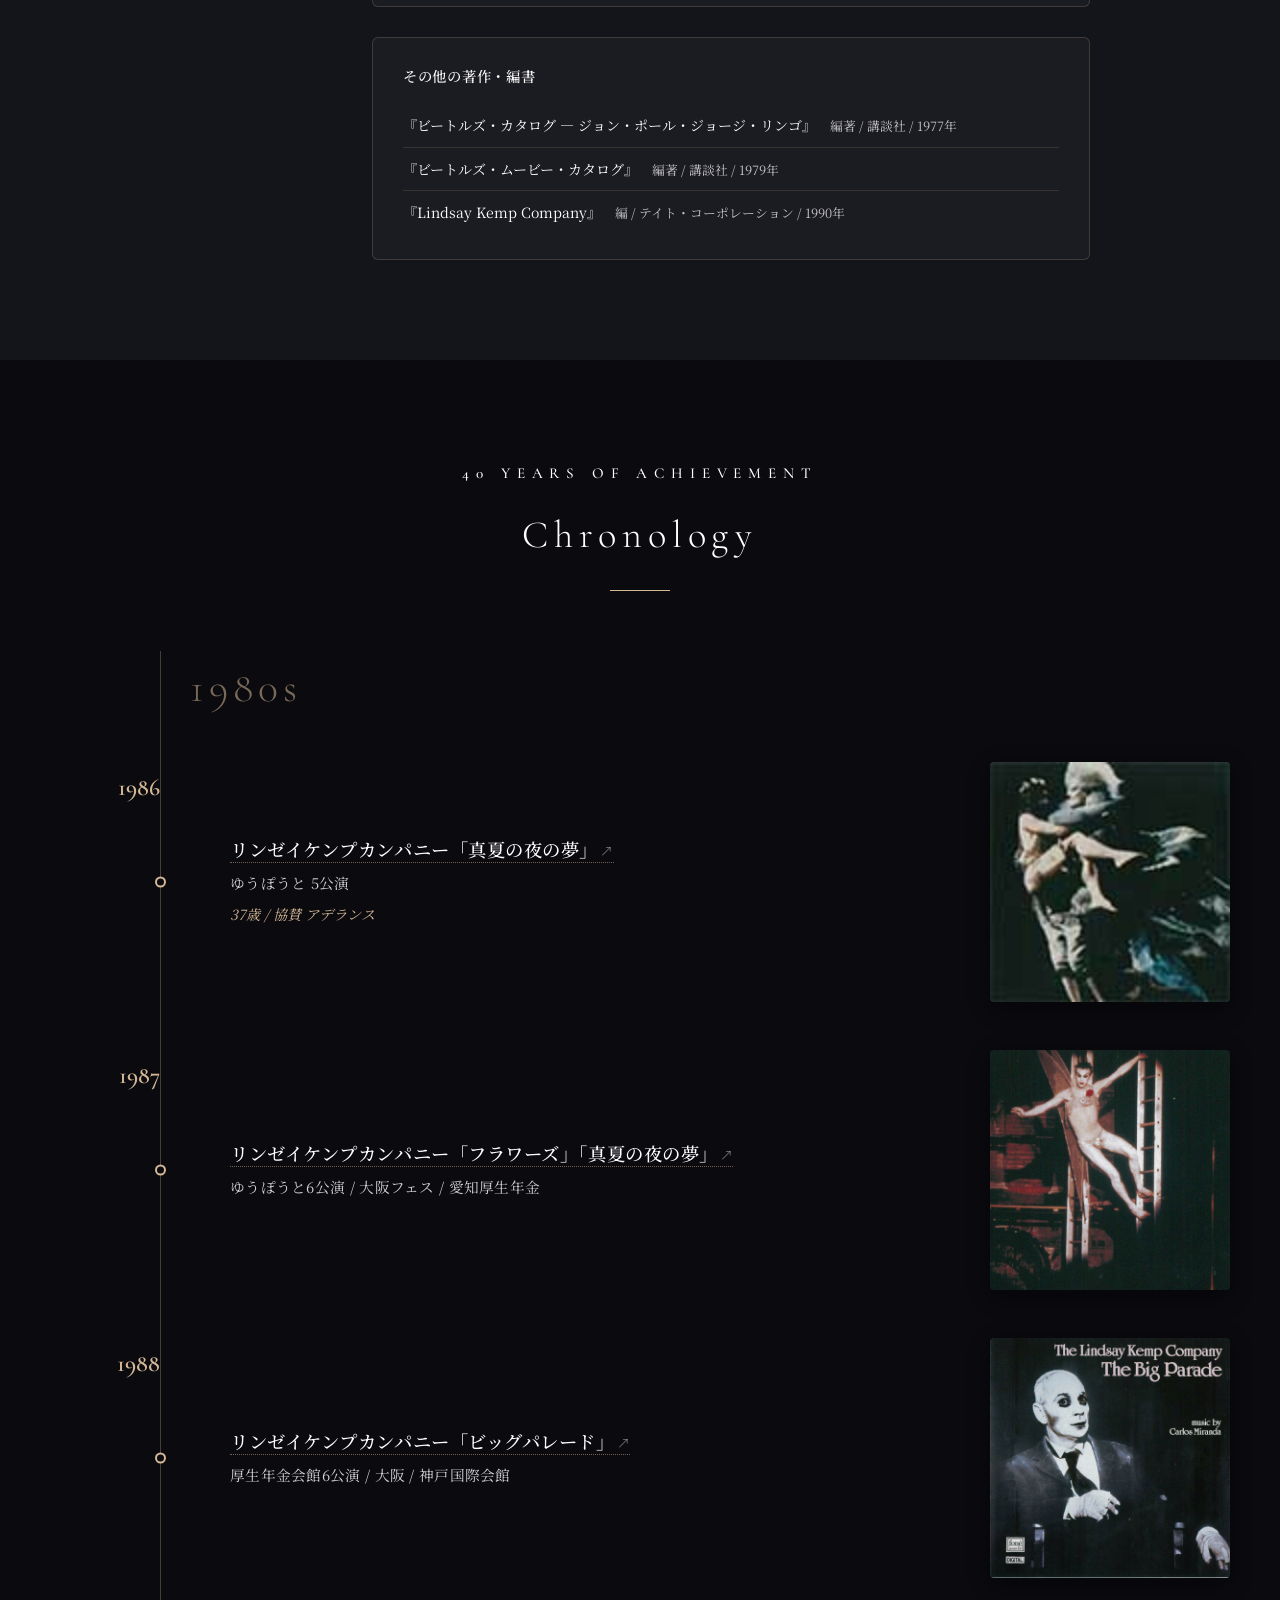
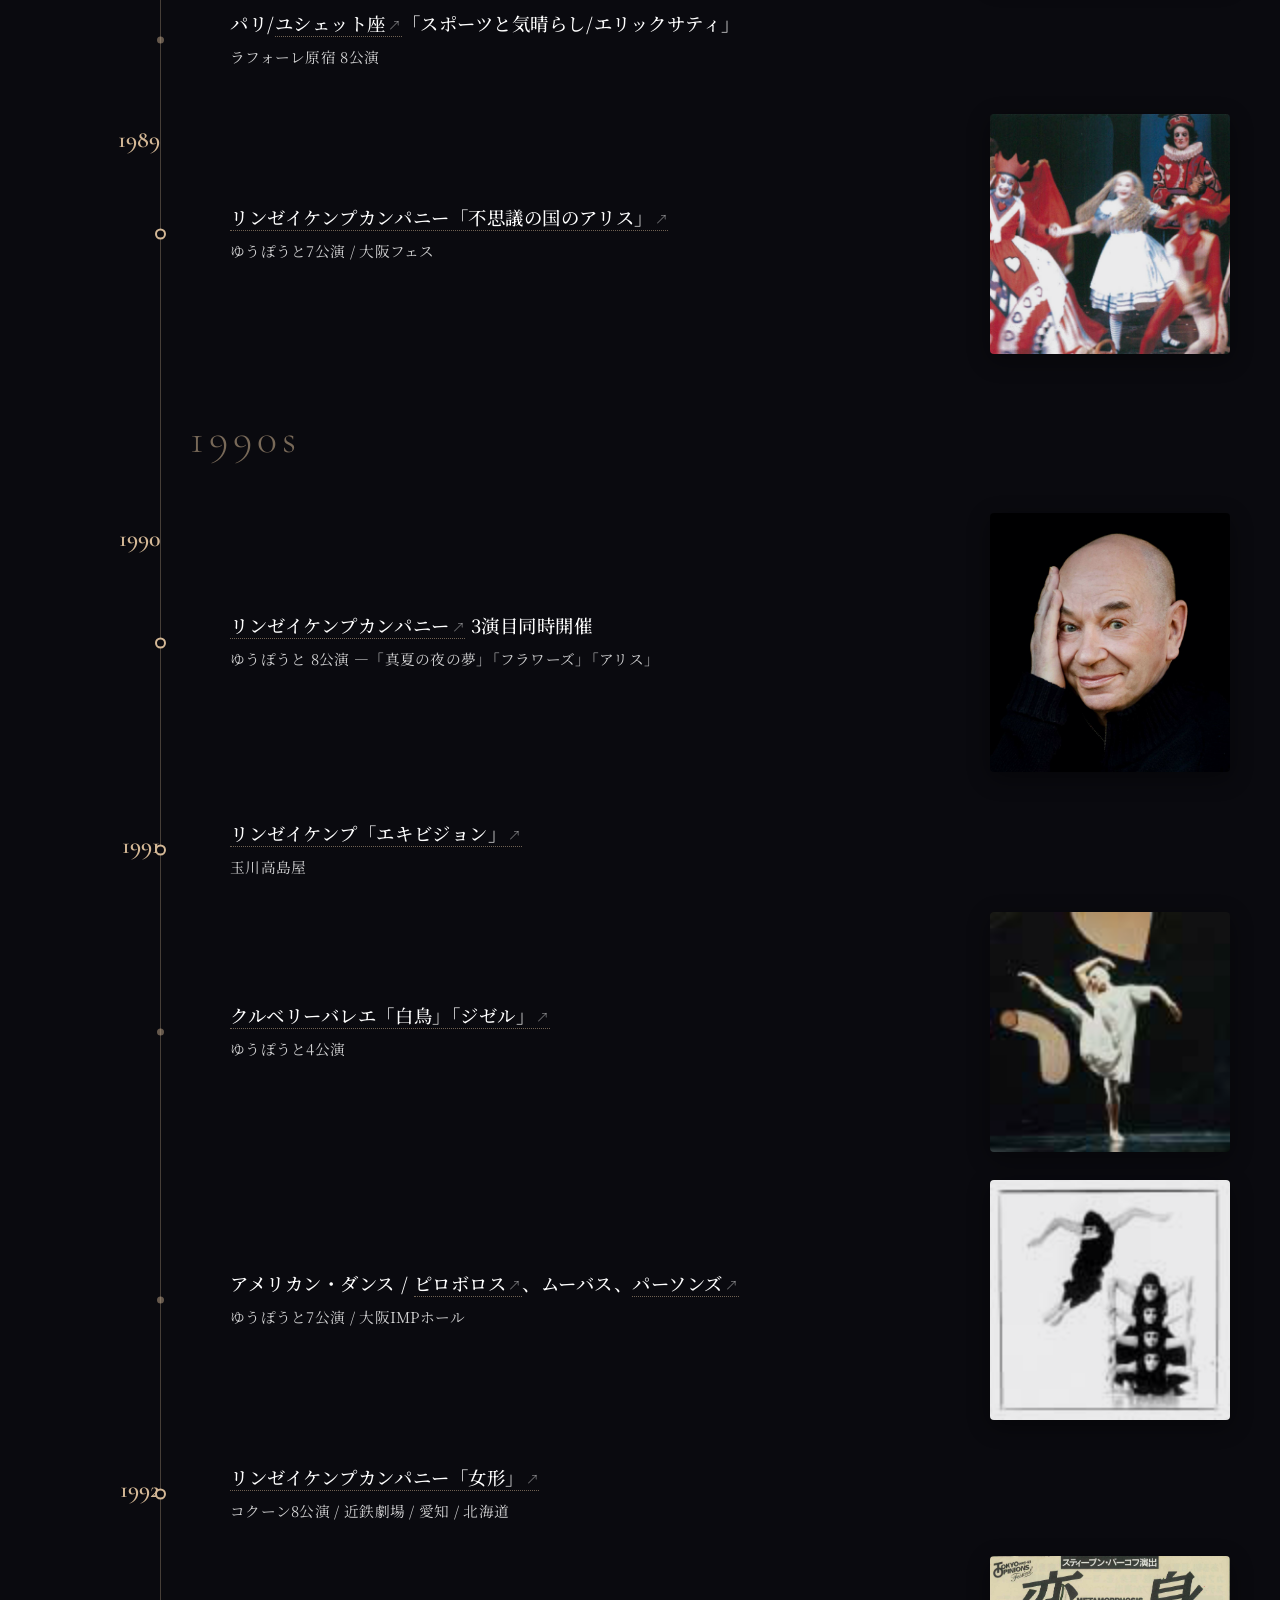
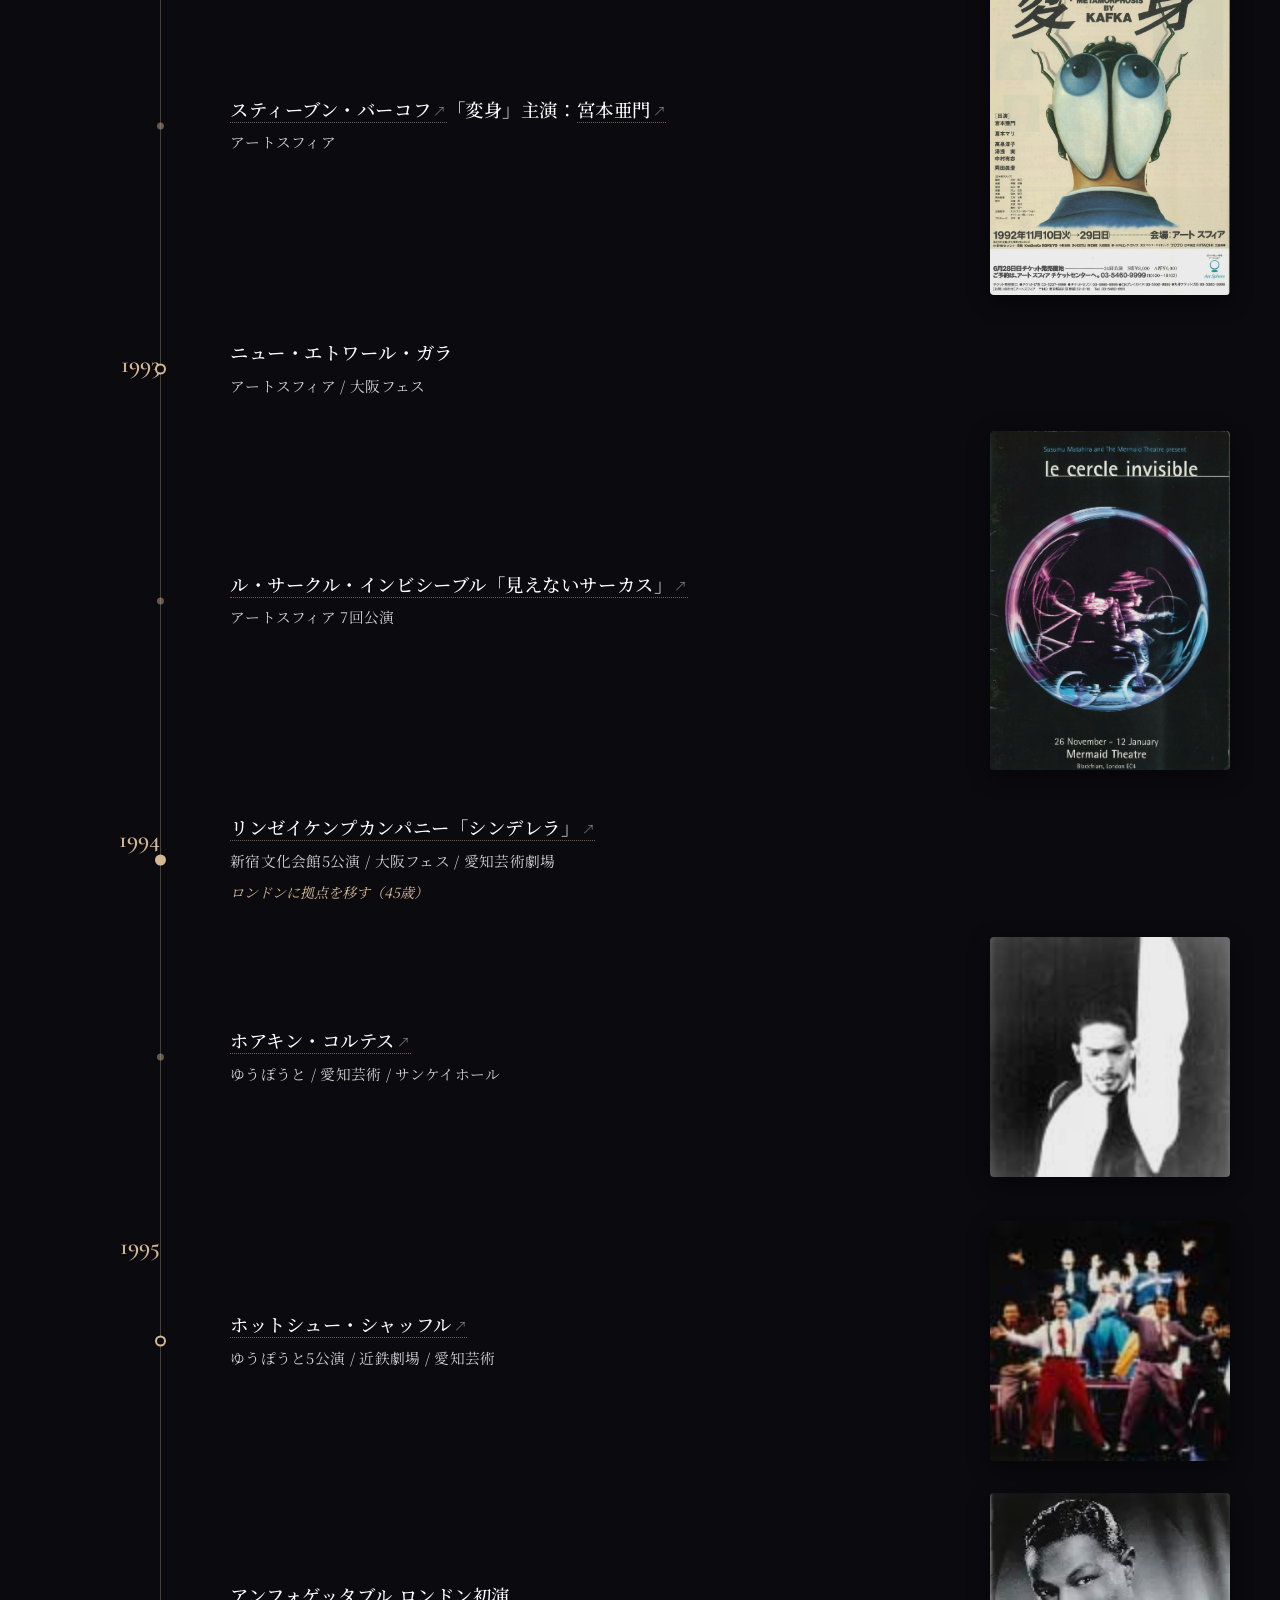
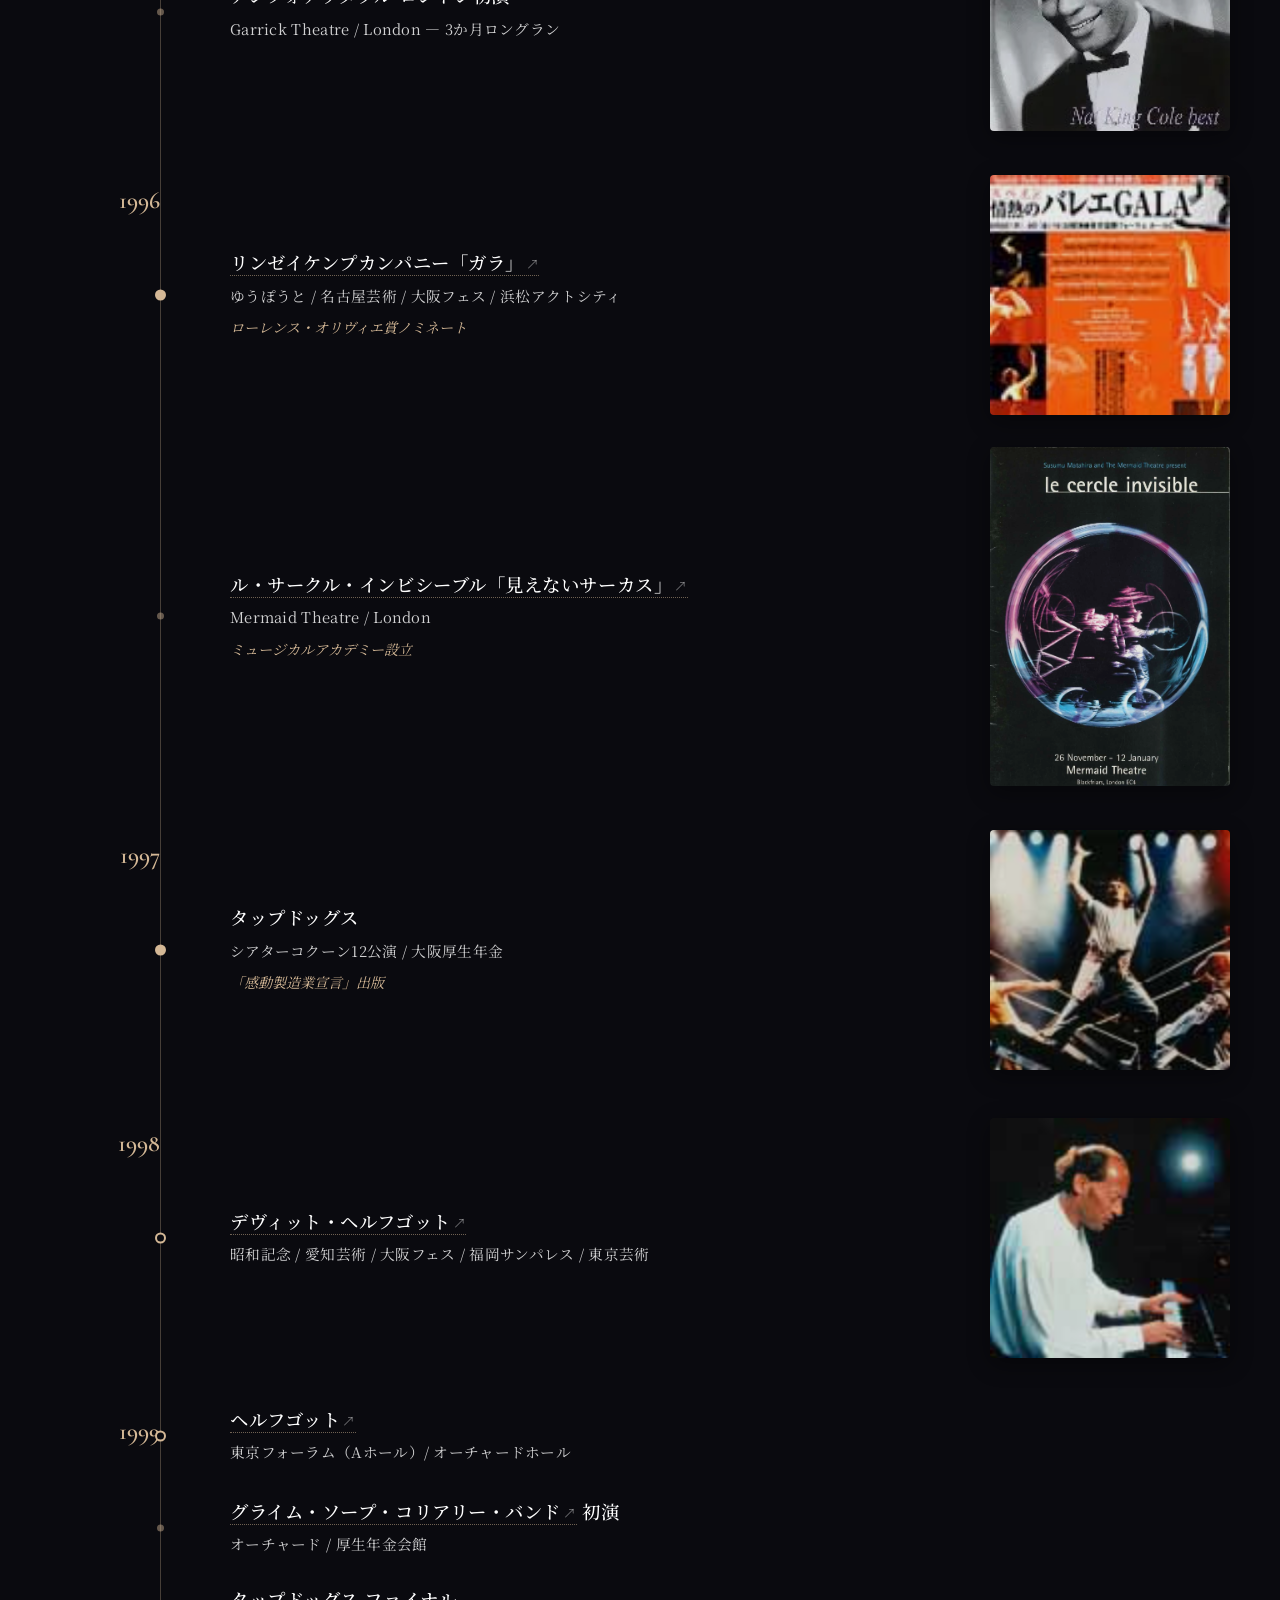
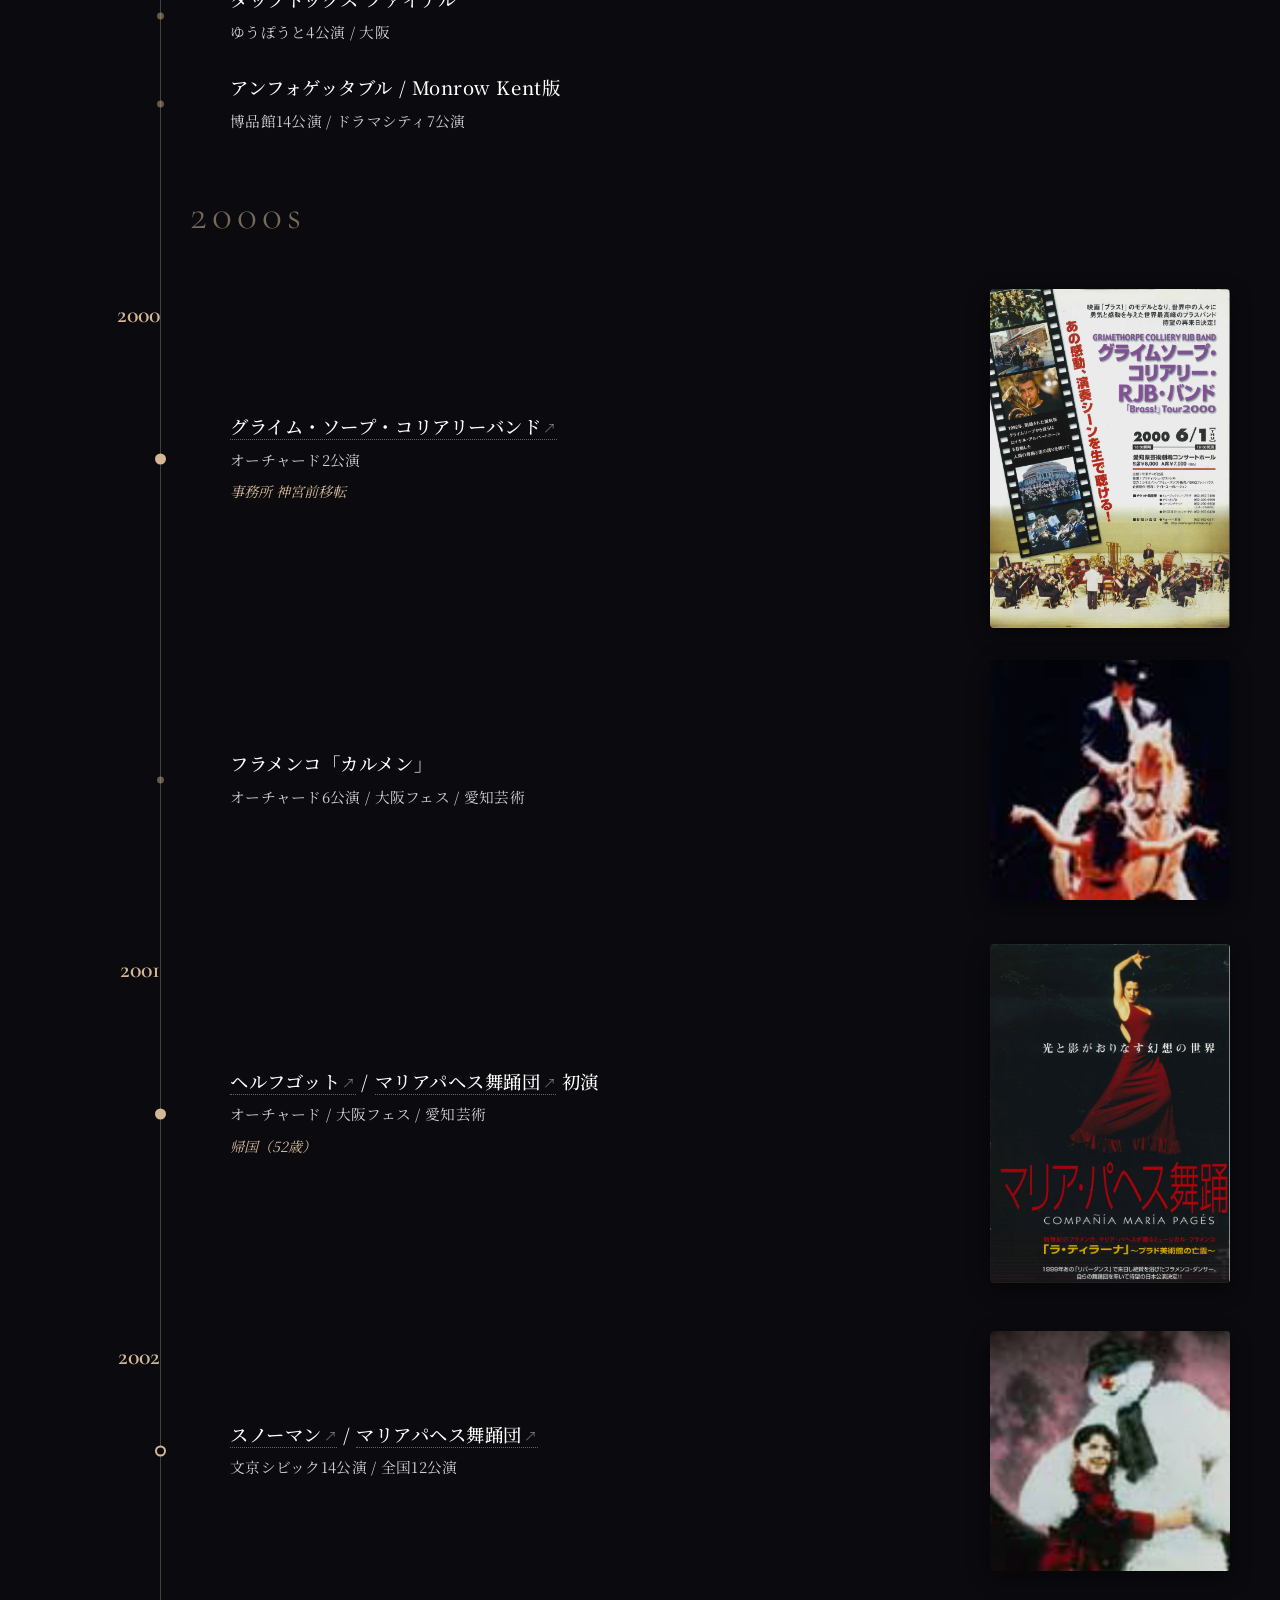
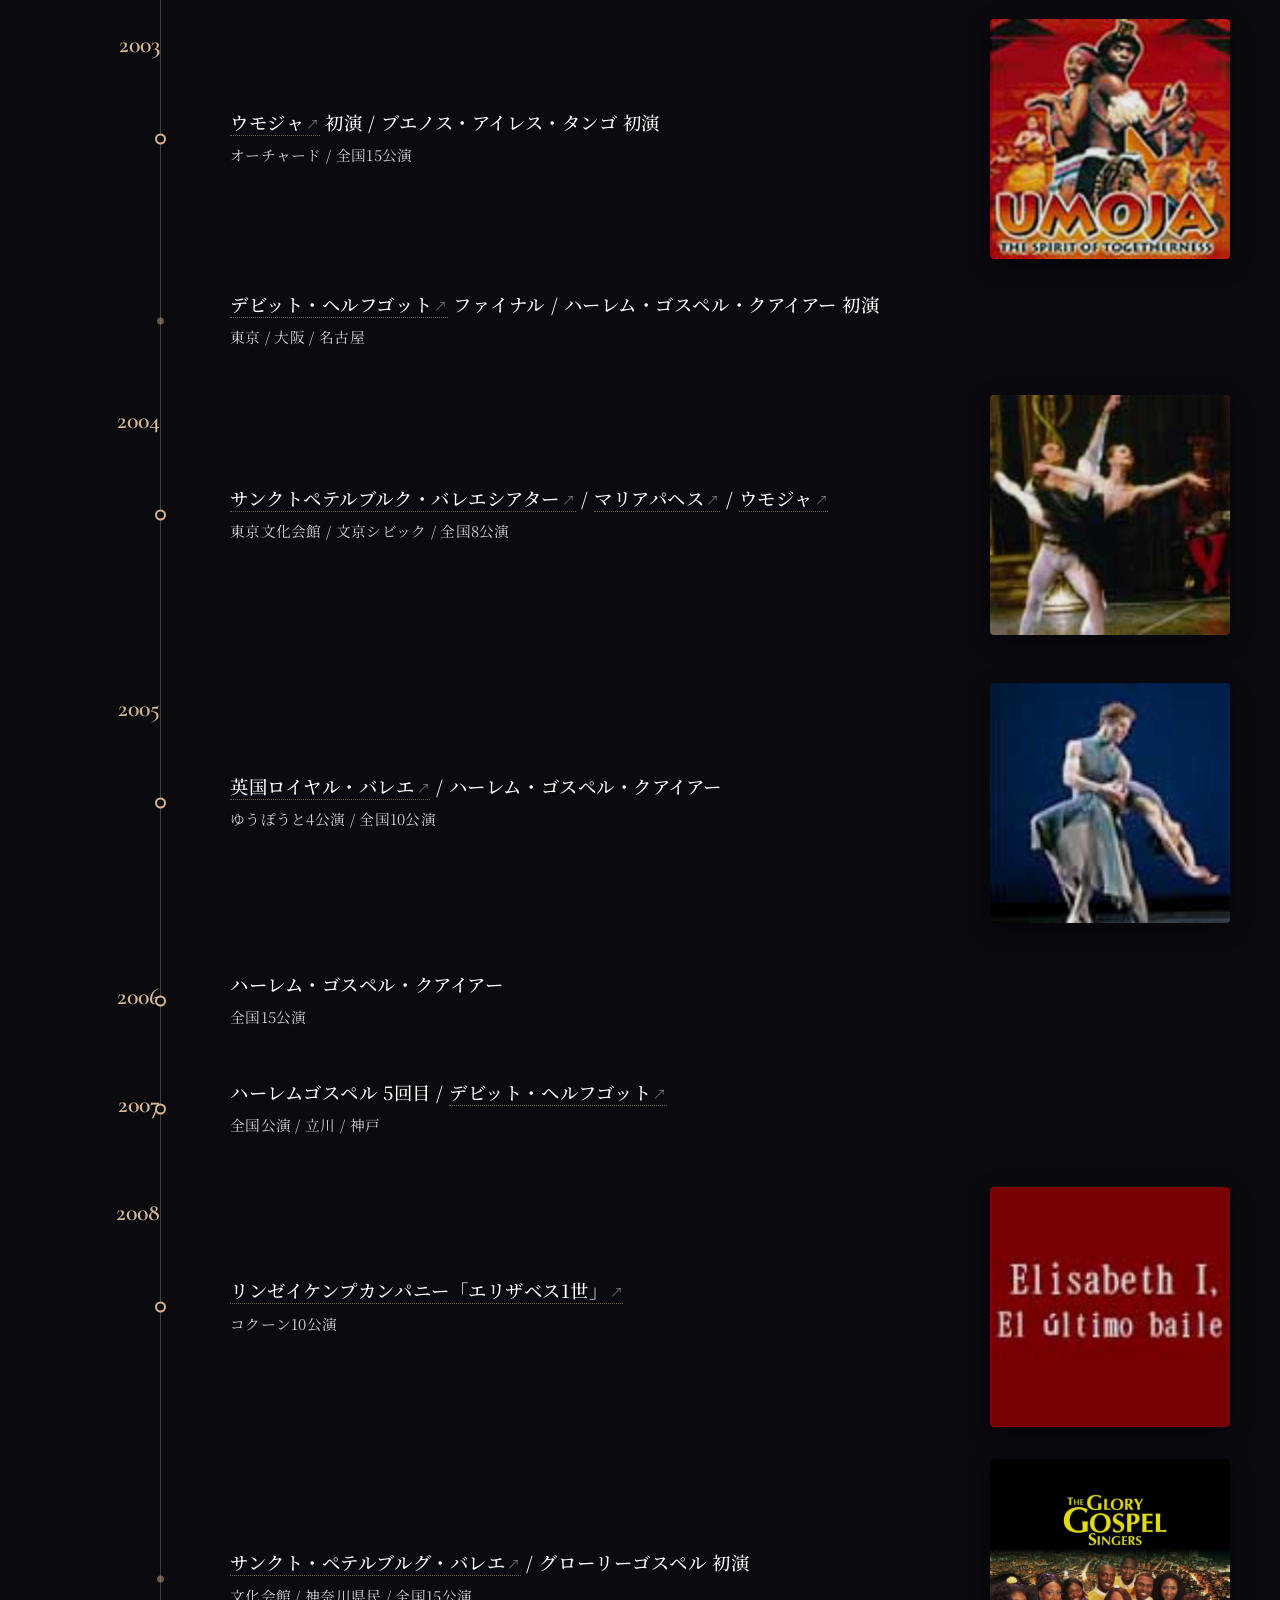
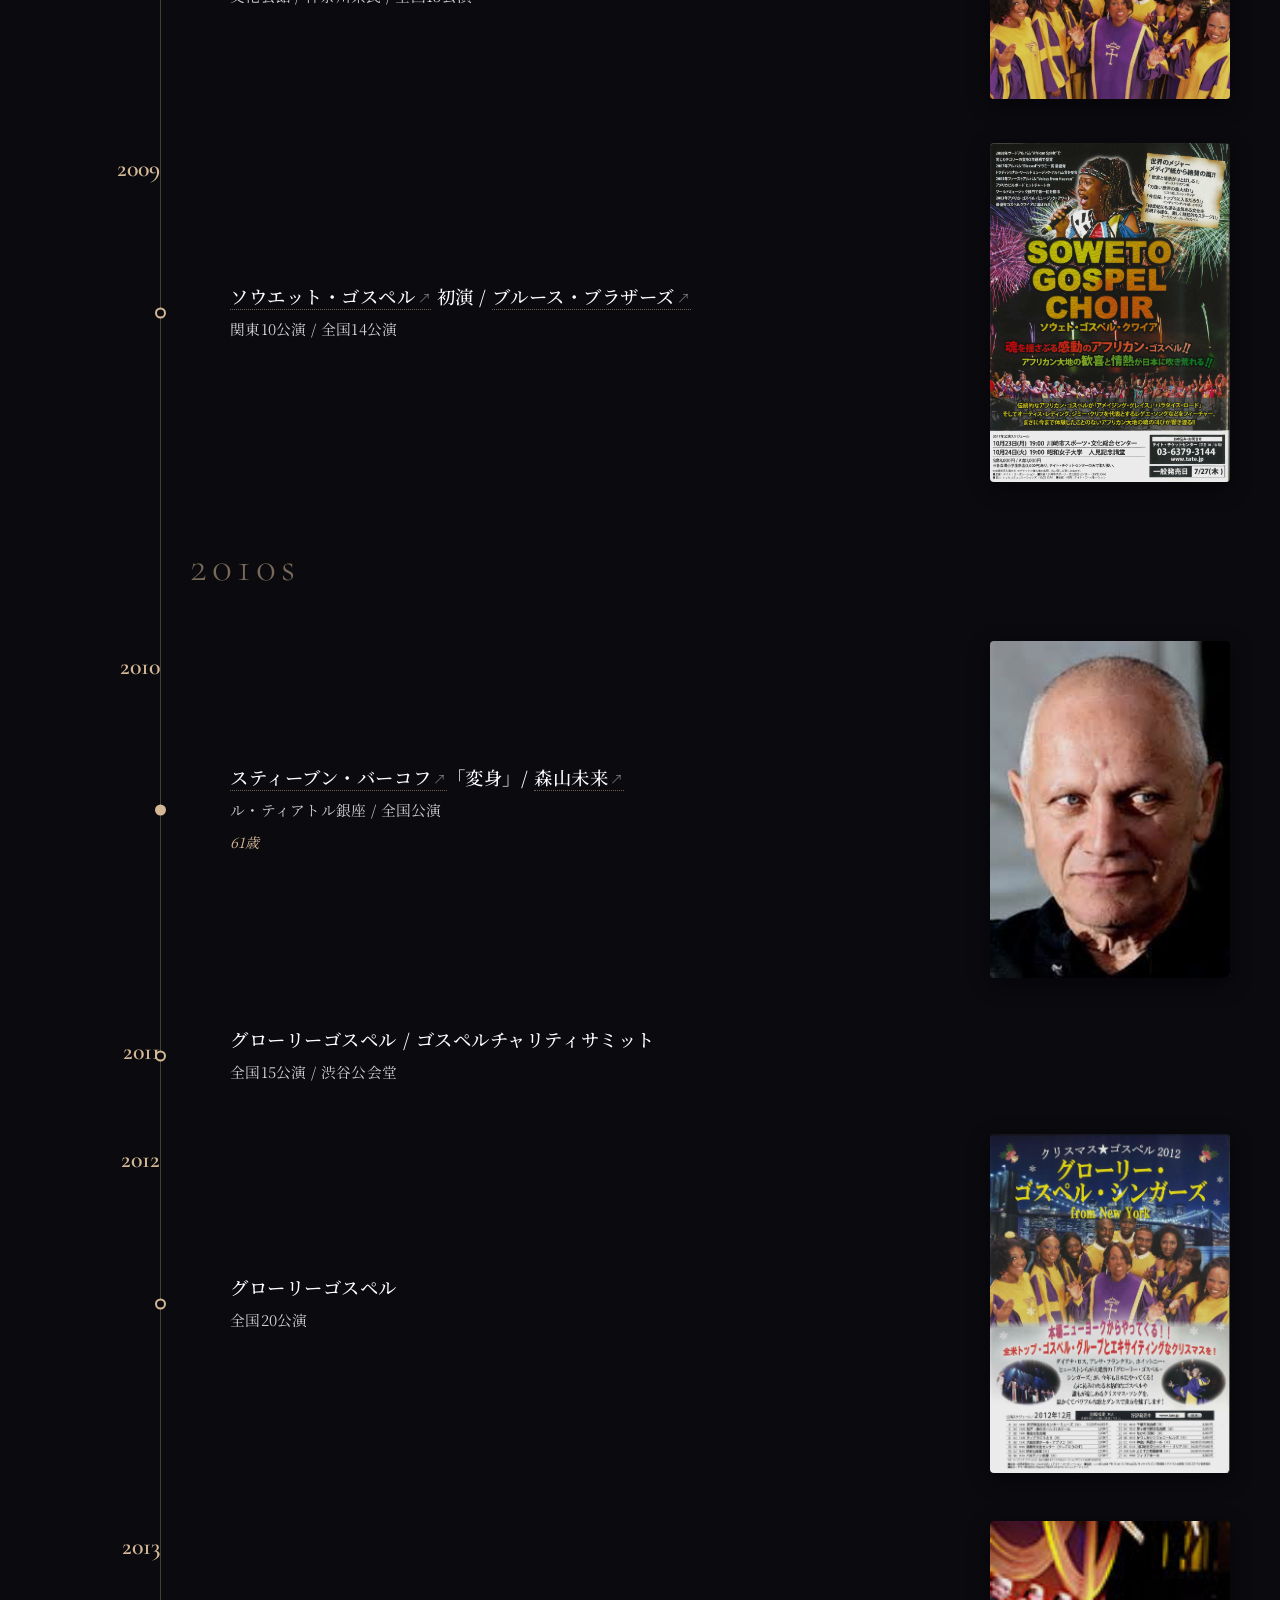
==== commit fdb5aed1: "年表のドミンゴ写真も左右トリミングして縦位置表示に統一 timeline-thumb-portrait を適用し、カレーラス・ガランチャ・ユンディと 同じ 240x360 (モバイル 100x150)" ====
--- a/index.html
+++ b/index.html
@@ -854,7 +854,7 @@
               <div class="timeline-artist"><a href="https://www.placidodomingo.com/" target="_blank" rel="noopener">プラシド・ドミンゴ</a> 三大テナーコンサート</div>
               <div class="timeline-venue">東京ガーデンシアター</div>
             </div>
-            <img src="images/works/domingo-theater.jpg" alt="プラシド・ドミンゴ" class="timeline-thumb timeline-thumb-lg">
+            <img src="images/works/domingo-theater.jpg" alt="プラシド・ドミンゴ" class="timeline-thumb timeline-thumb-portrait">
           </div>
         </div>
         <div class="timeline-sub-item">
--- a/css/style.css
+++ b/css/style.css
@@ -545,12 +545,6 @@
   box-shadow: 0 10px 36px rgba(0, 0, 0, 0.6);
 }
 
-/* 横位置(ランドスケープ)の写真は幅を広げ、縦位置の写真と同等のボリュームに揃える */
-.timeline-thumb-lg {
-  width: 480px;
-  max-width: 46%;
-}
-
 /* 縦位置(カレーラス)と同じ 2:3 に左右をトリミングして表示 */
 .timeline-thumb-portrait {
   width: 240px;
@@ -558,9 +552,9 @@
   object-fit: cover;
 }
 
-/* ガランチャは顔が中央よりやや左寄りのため、トリミング位置を調整 */
+/* ガランチャは顔が画面右寄りのため、人物が中央に来るようトリミング位置を調整 */
 .timeline-thumb-portrait[src*="garanca"] {
-  object-position: 38% center;
+  object-position: 62% center;
 }
 
 .timeline-artist {
@@ -660,8 +654,10 @@
 
 .work-item img {
   width: 100%;
-  height: 180px;
-  object-fit: cover;
+  height: auto;
+  /* 縦長ポスターが上下で切れないよう、タイルを縦長にして画像全体を収める */
+  aspect-ratio: 3 / 4;
+  object-fit: contain;
   display: block;
   filter: grayscale(20%);
   transition: filter 0.4s;
@@ -920,11 +916,6 @@
     box-shadow: 0 3px 12px rgba(0, 0, 0, 0.4);
   }
 
-  .timeline-thumb-lg {
-    width: 150px;
-    max-width: 50%;
-  }
-
   .timeline-thumb-portrait {
     width: 100px;
     height: 150px;
@@ -933,10 +924,6 @@
   .works-grid {
     grid-template-columns: repeat(auto-fill, minmax(120px, 1fr));
     gap: 8px;
-  }
-
-  .work-item img {
-    height: 130px;
   }
 
   .program-card {
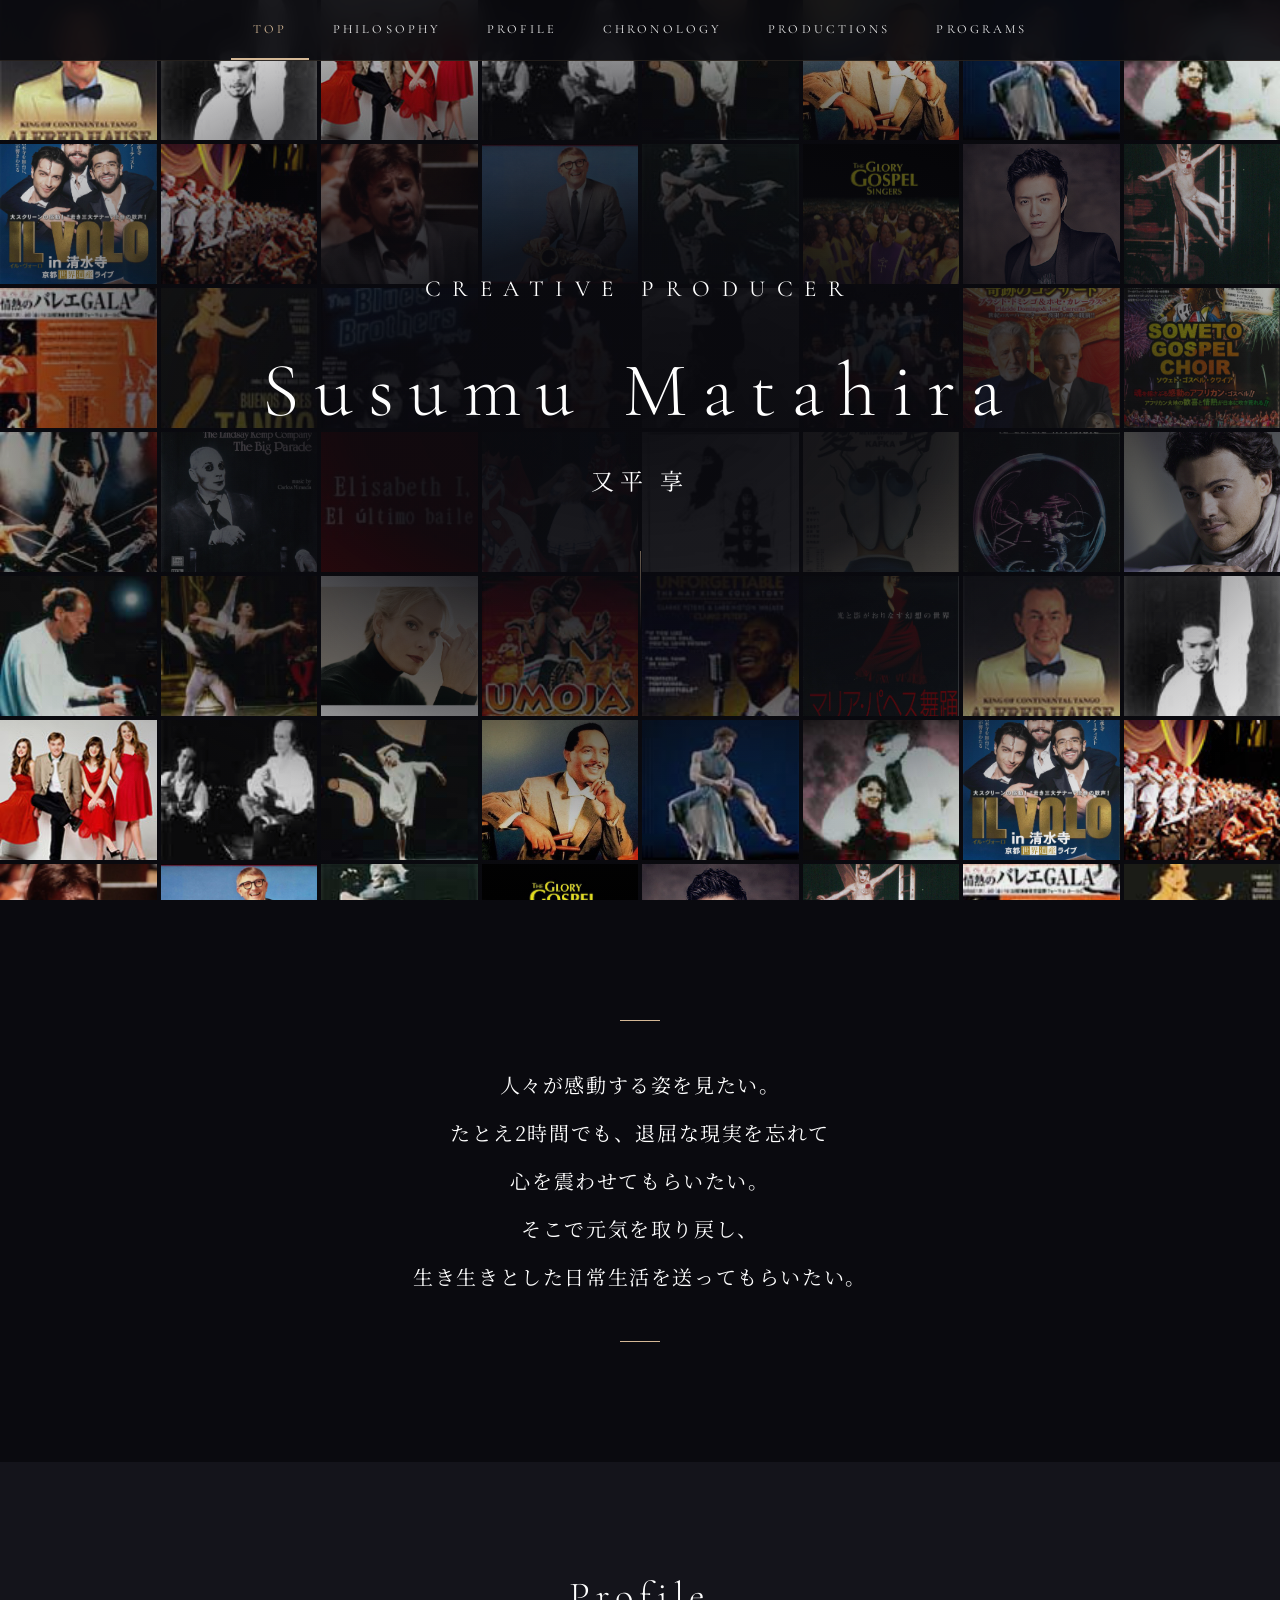
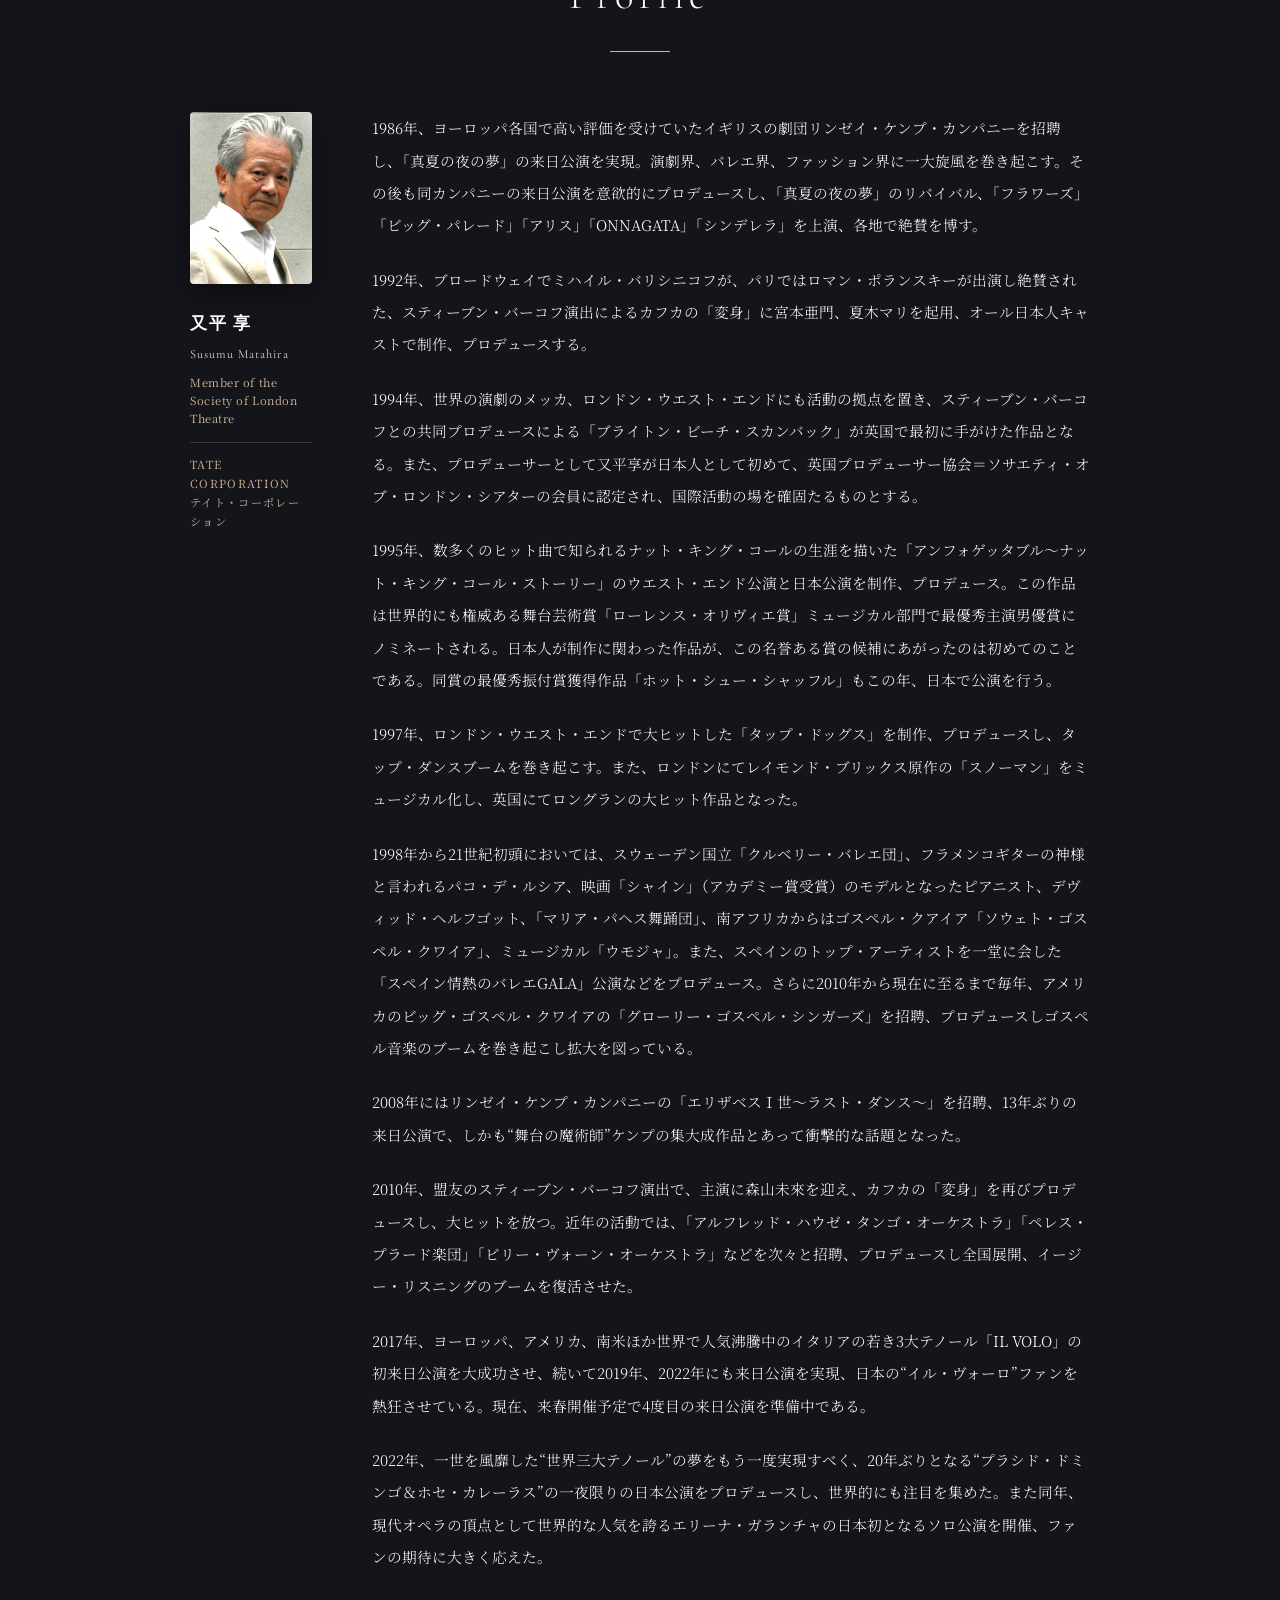
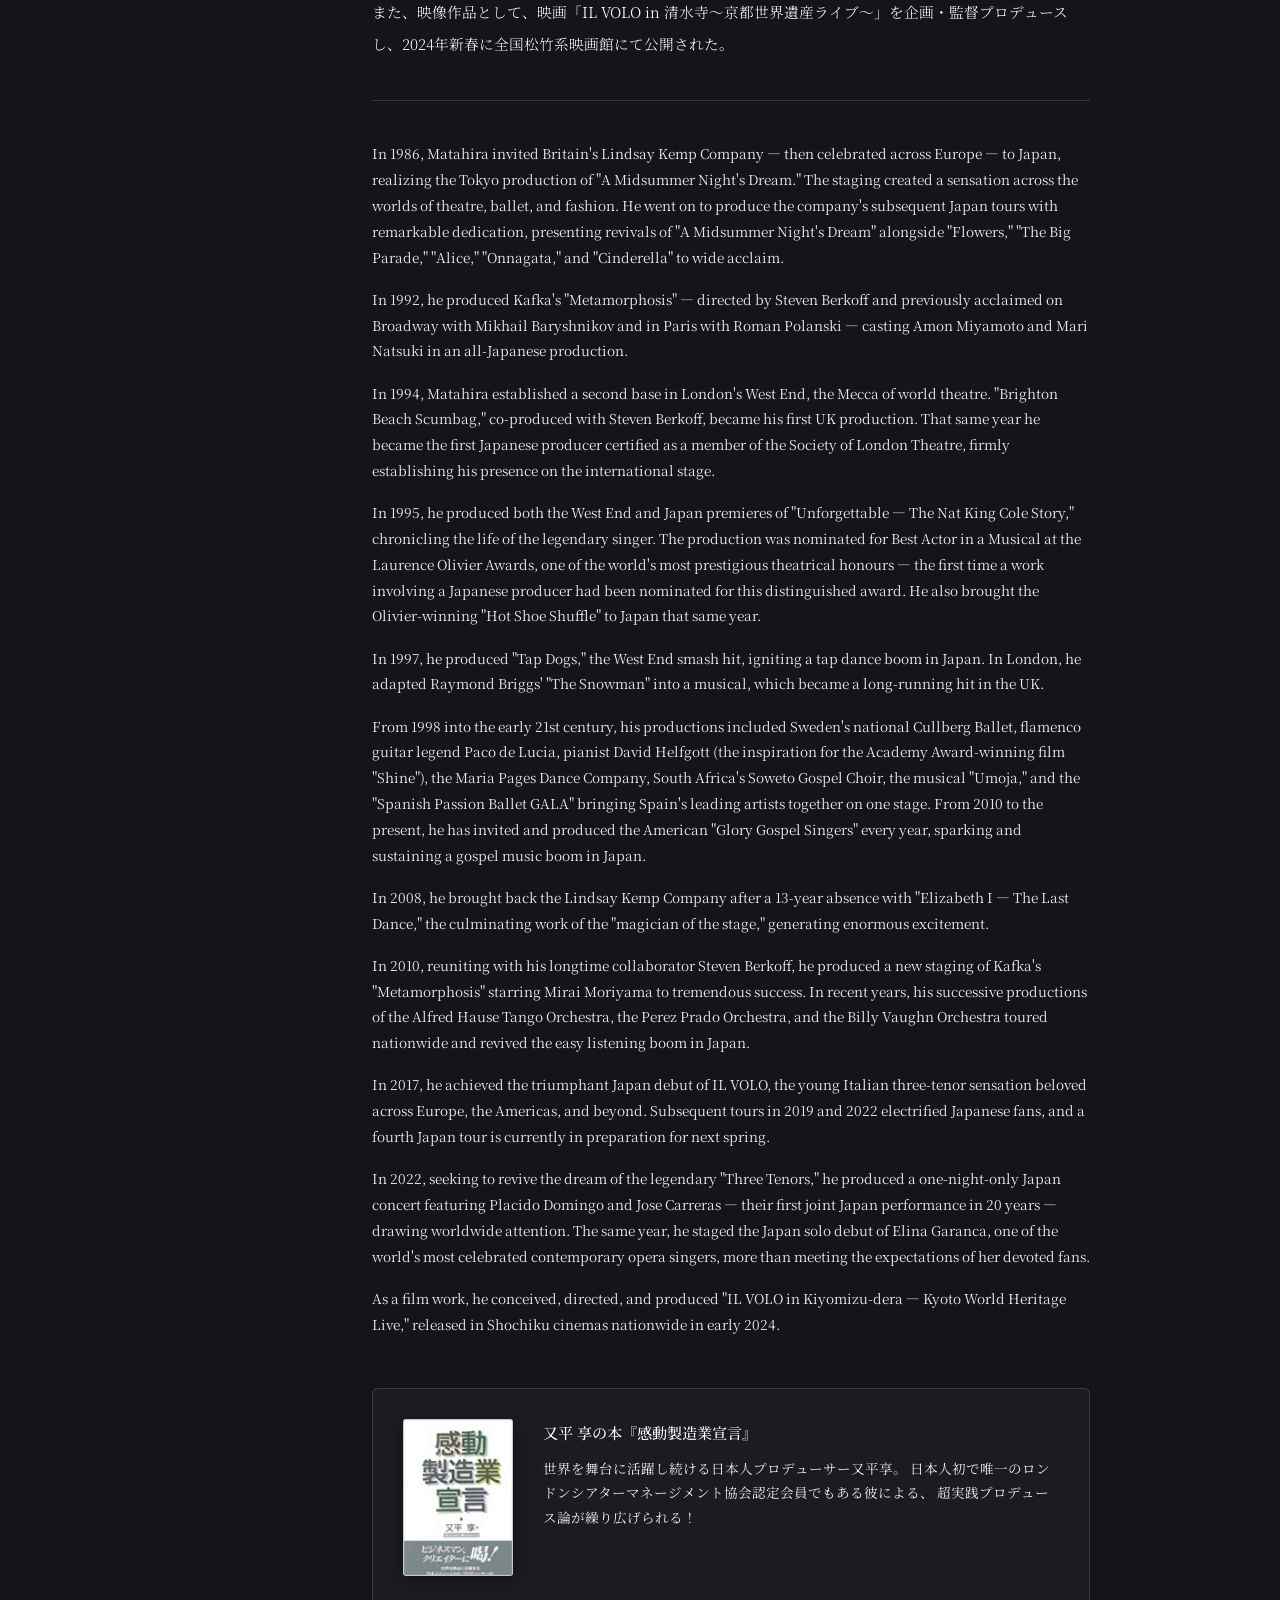
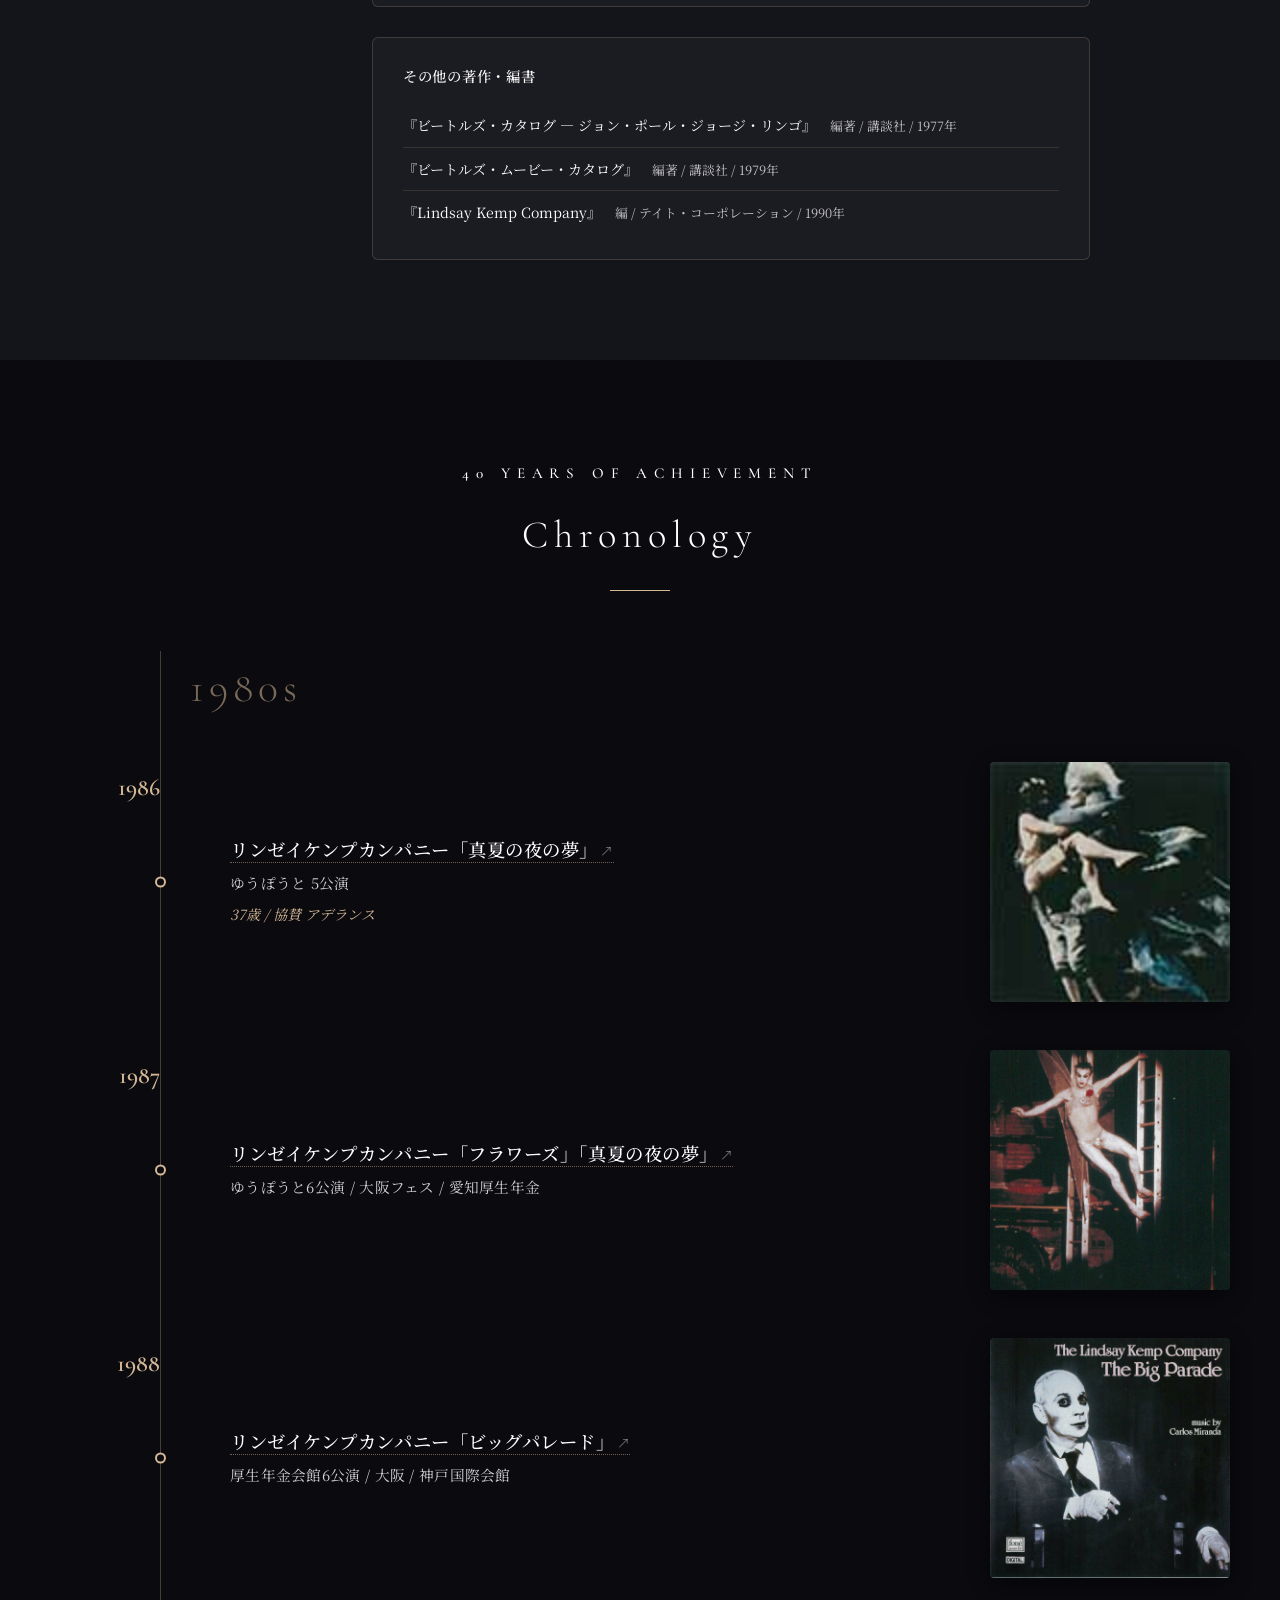
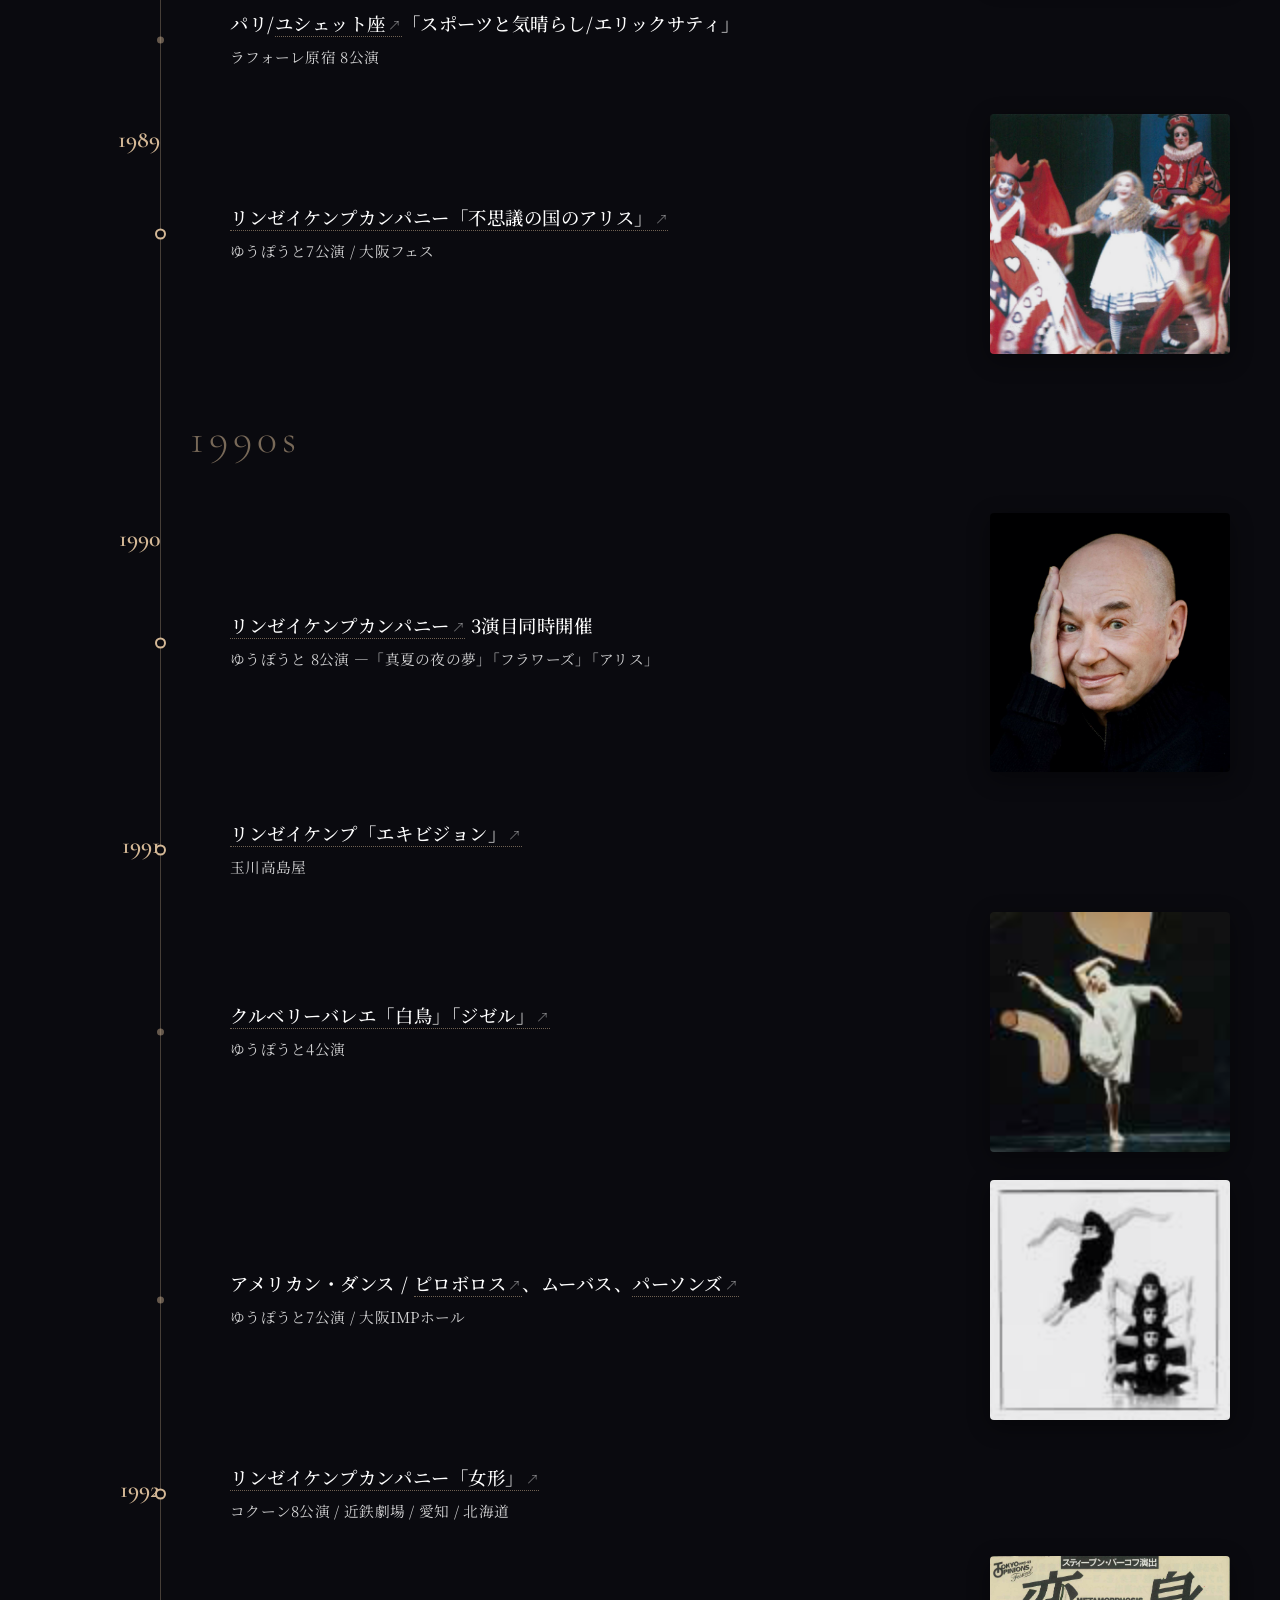
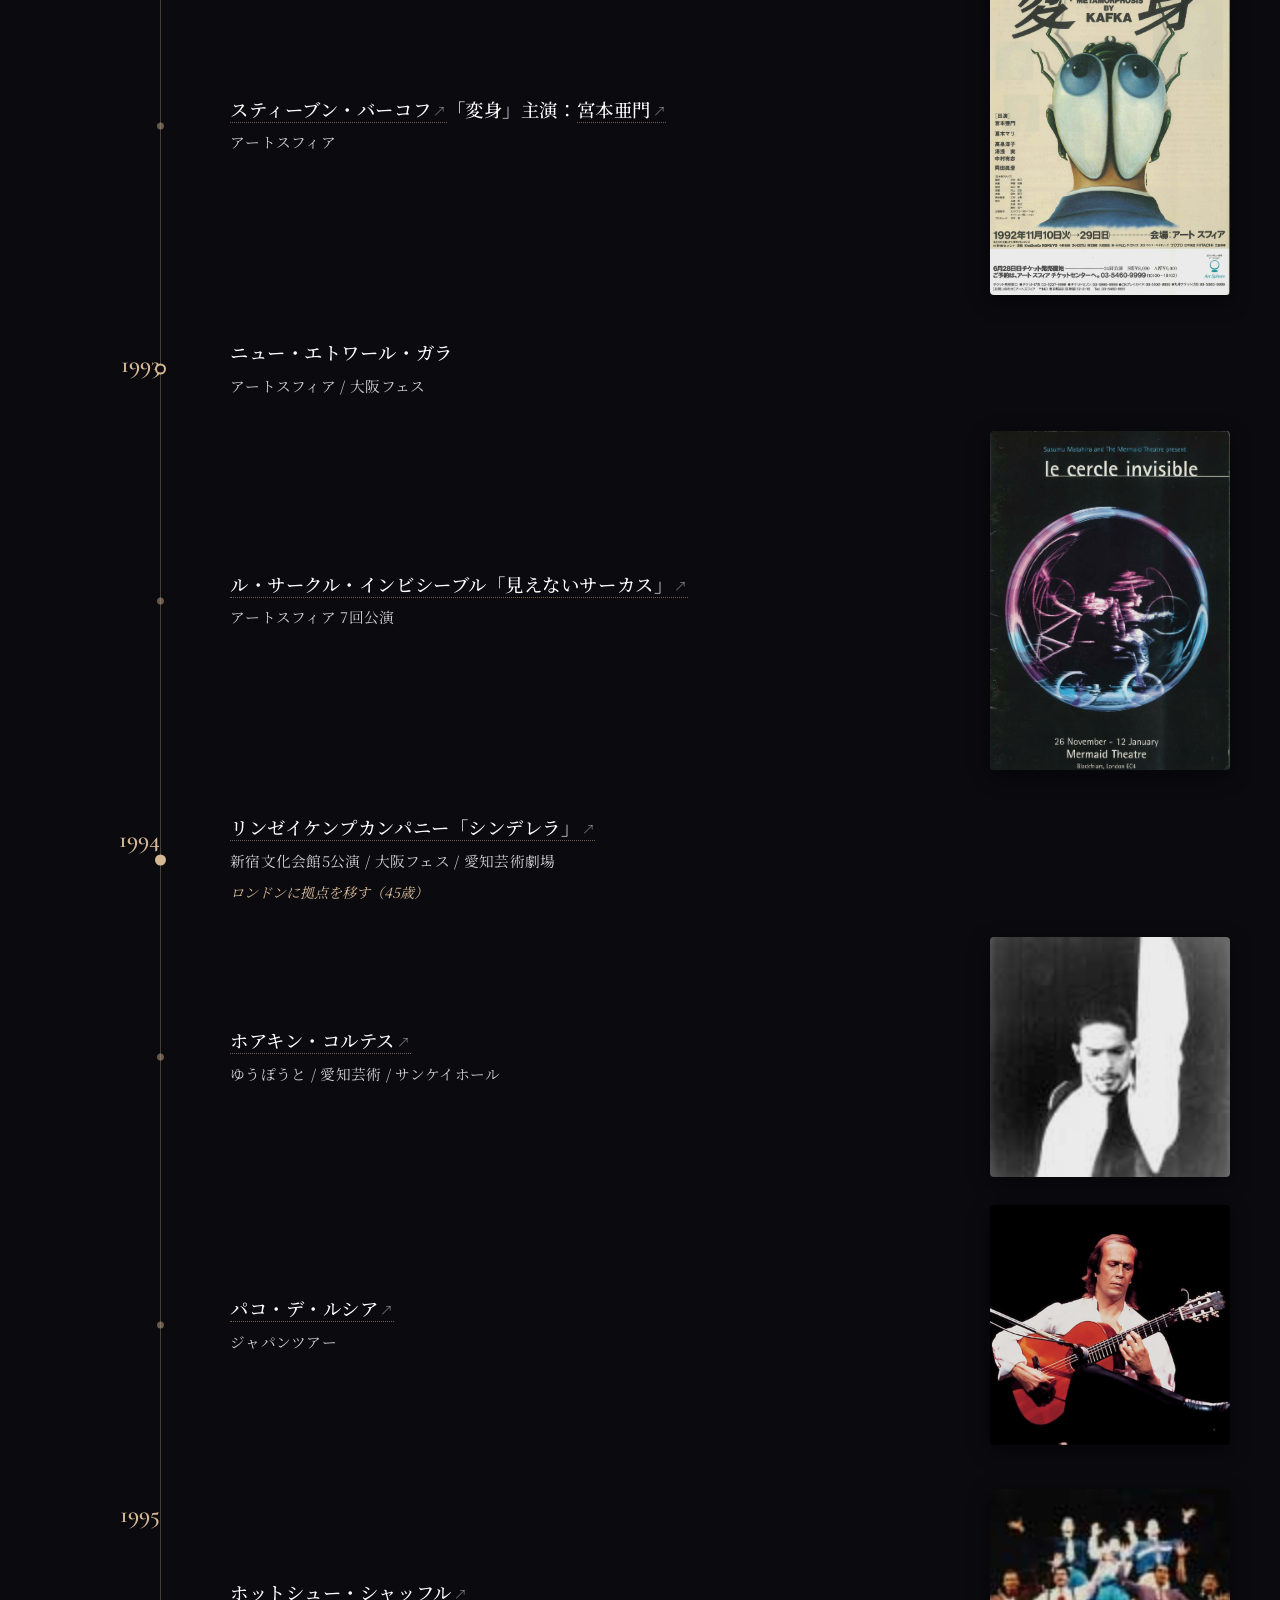
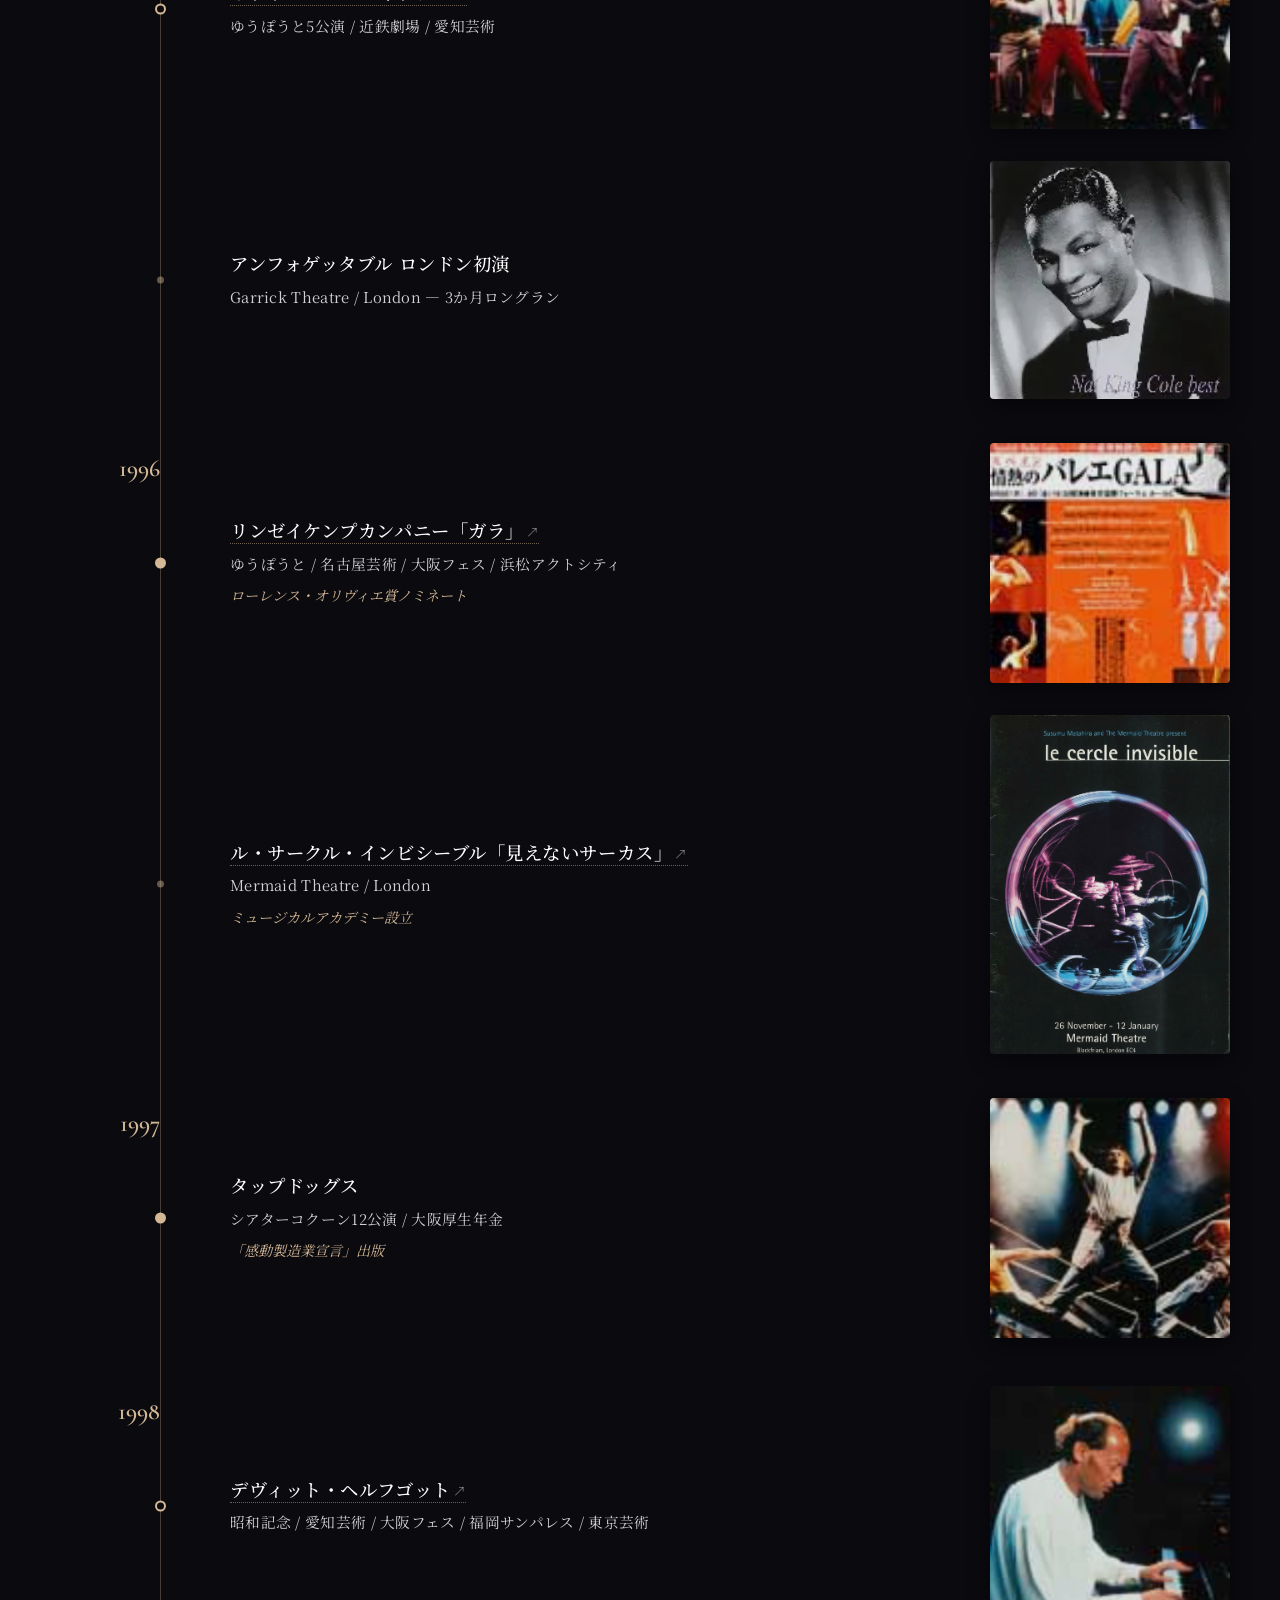
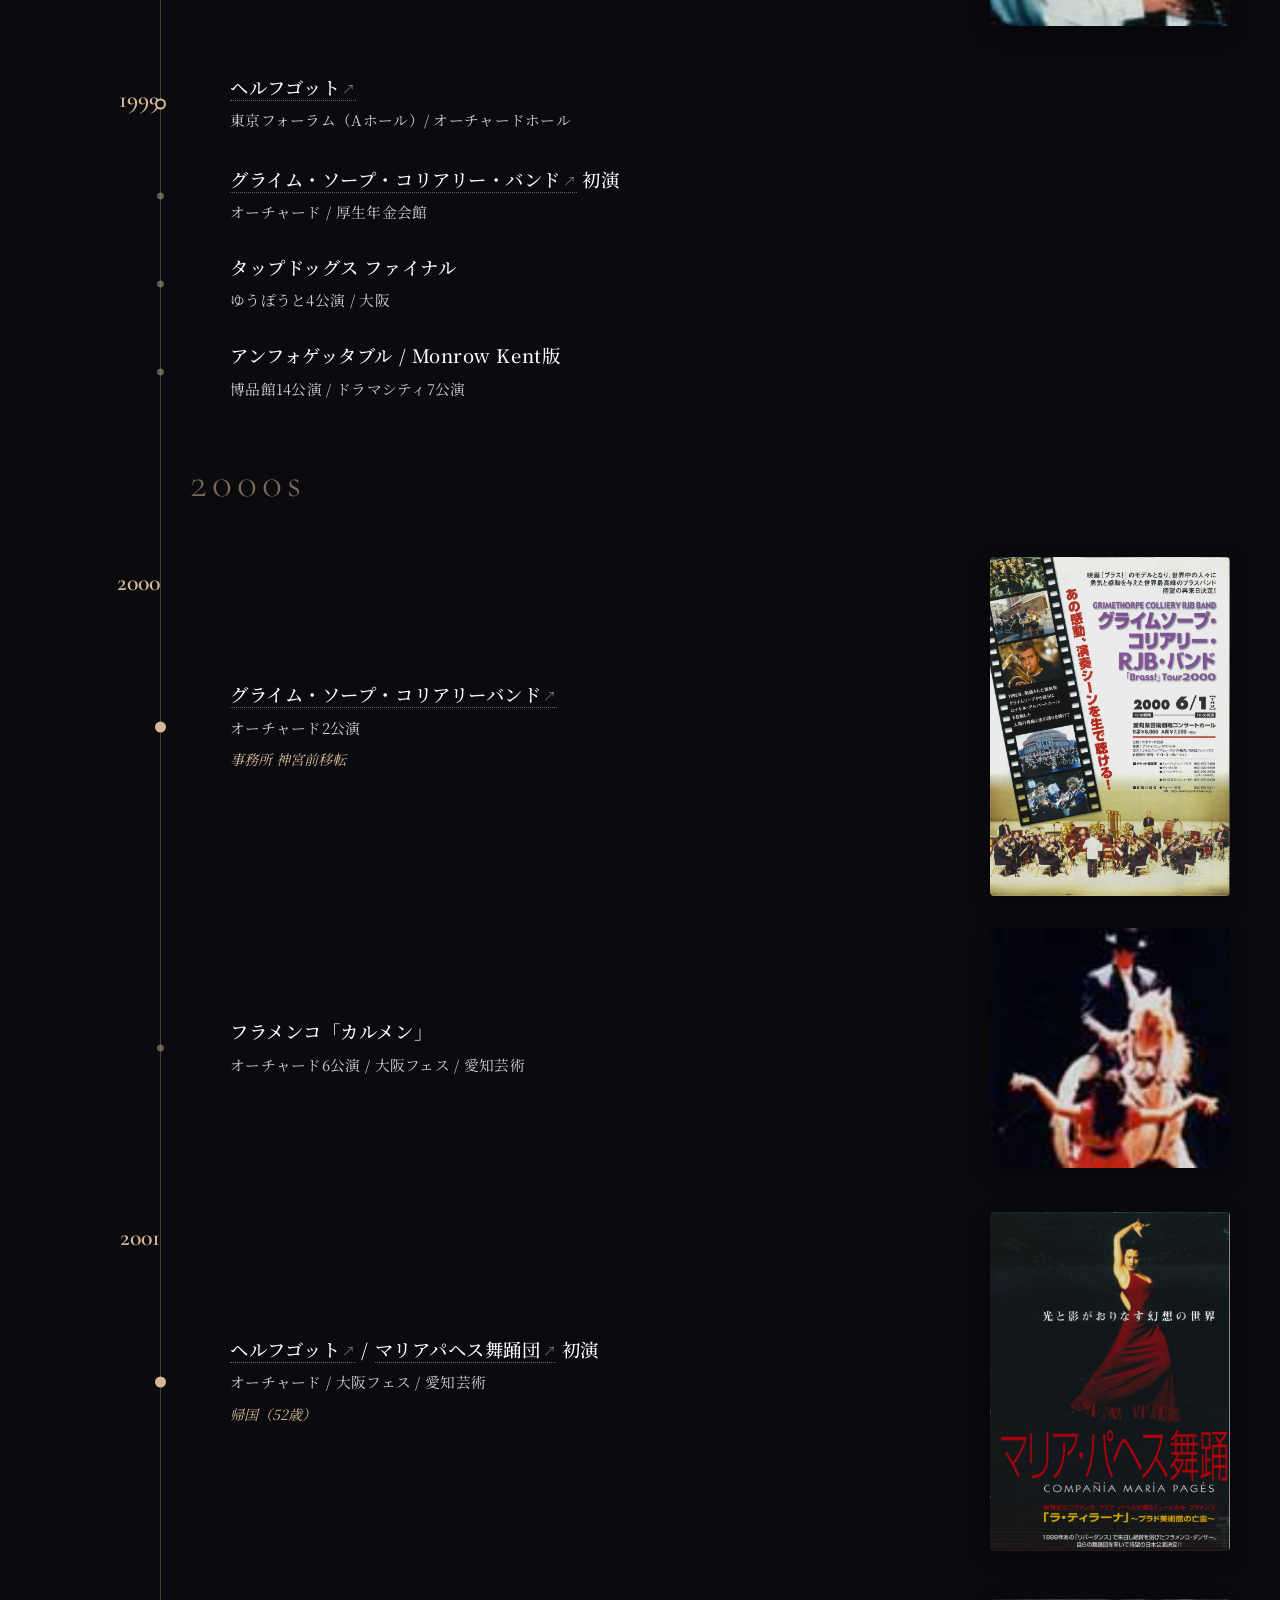
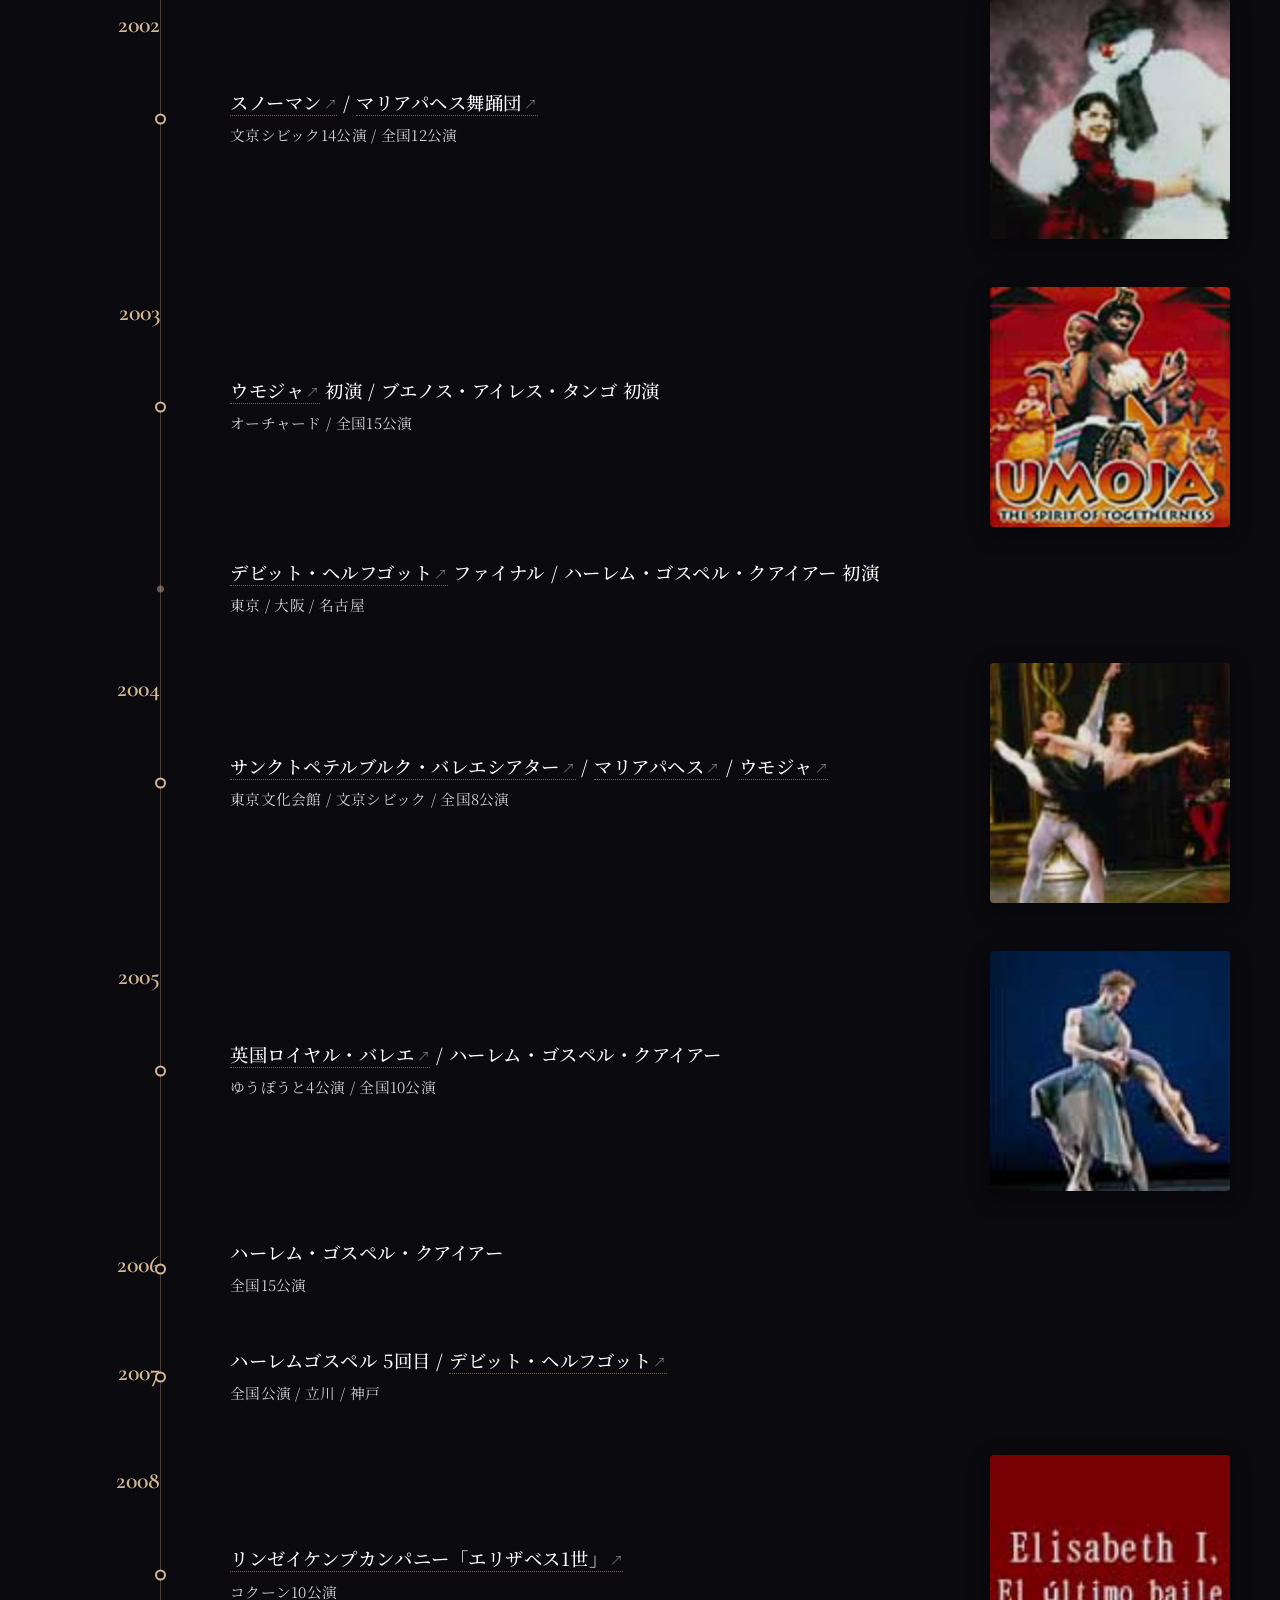
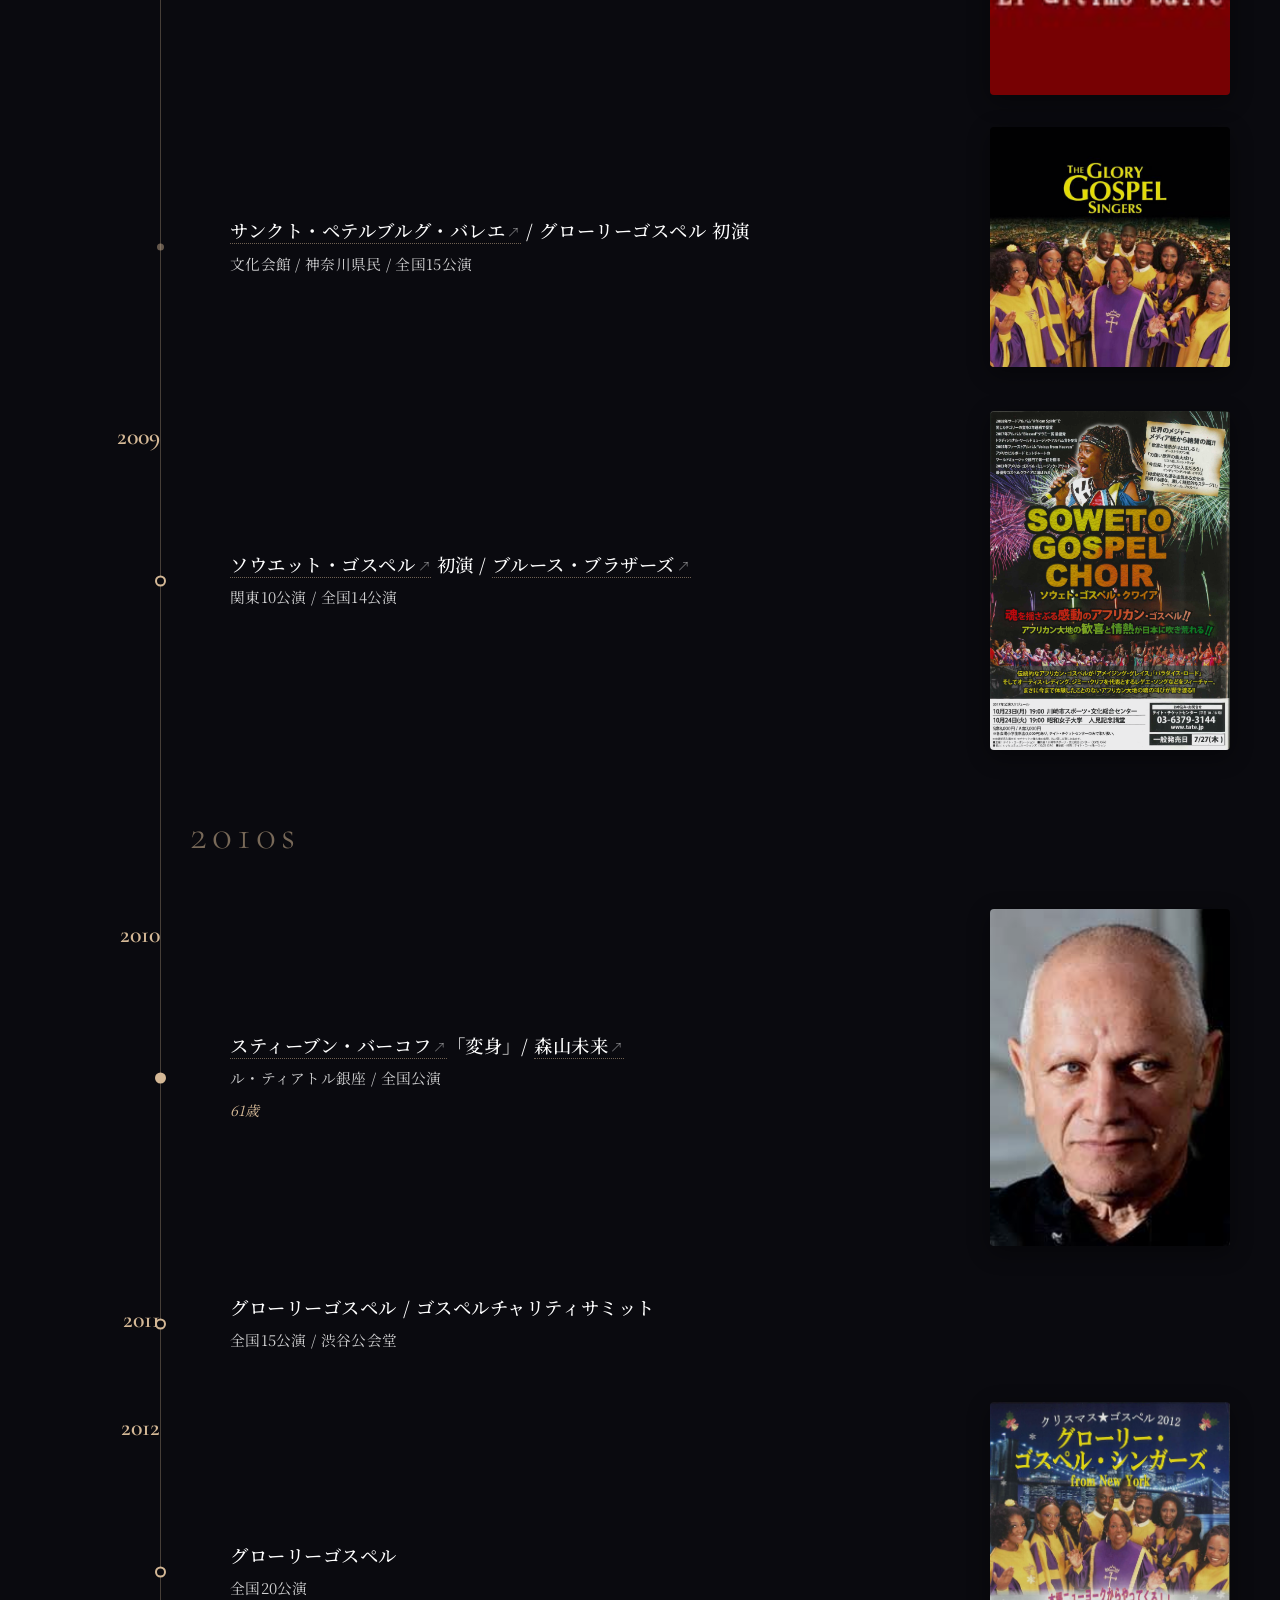
==== commit 6077e97f: "年表 1994 にパコ・デ・ルシア ジャパンツアーを追加 Co-Authored-By: Claude Opus 5 (1M context) <noreply@anthropic.com> Clau" ====
--- a/index.html
+++ b/index.html
@@ -387,6 +387,16 @@
               <div class="timeline-venue">ゆうぽうと / 愛知芸術 / サンケイホール</div>
             </div>
             <img src="images/works/joaquin.jpg" alt="ホアキン・コルテス" class="timeline-thumb">
+          </div>
+        </div>
+        <div class="timeline-sub-item">
+          <div class="timeline-year">1994</div>
+          <div class="timeline-content">
+            <div class="timeline-text">
+              <div class="timeline-artist"><a href="https://en.wikipedia.org/wiki/Paco_de_Luc%C3%ADa" target="_blank" rel="noopener">パコ・デ・ルシア</a></div>
+              <div class="timeline-venue">ジャパンツアー</div>
+            </div>
+            <img src="images/works/pacodelucia.jpg" alt="パコ・デ・ルシア" class="timeline-thumb">
           </div>
         </div>
       </div>
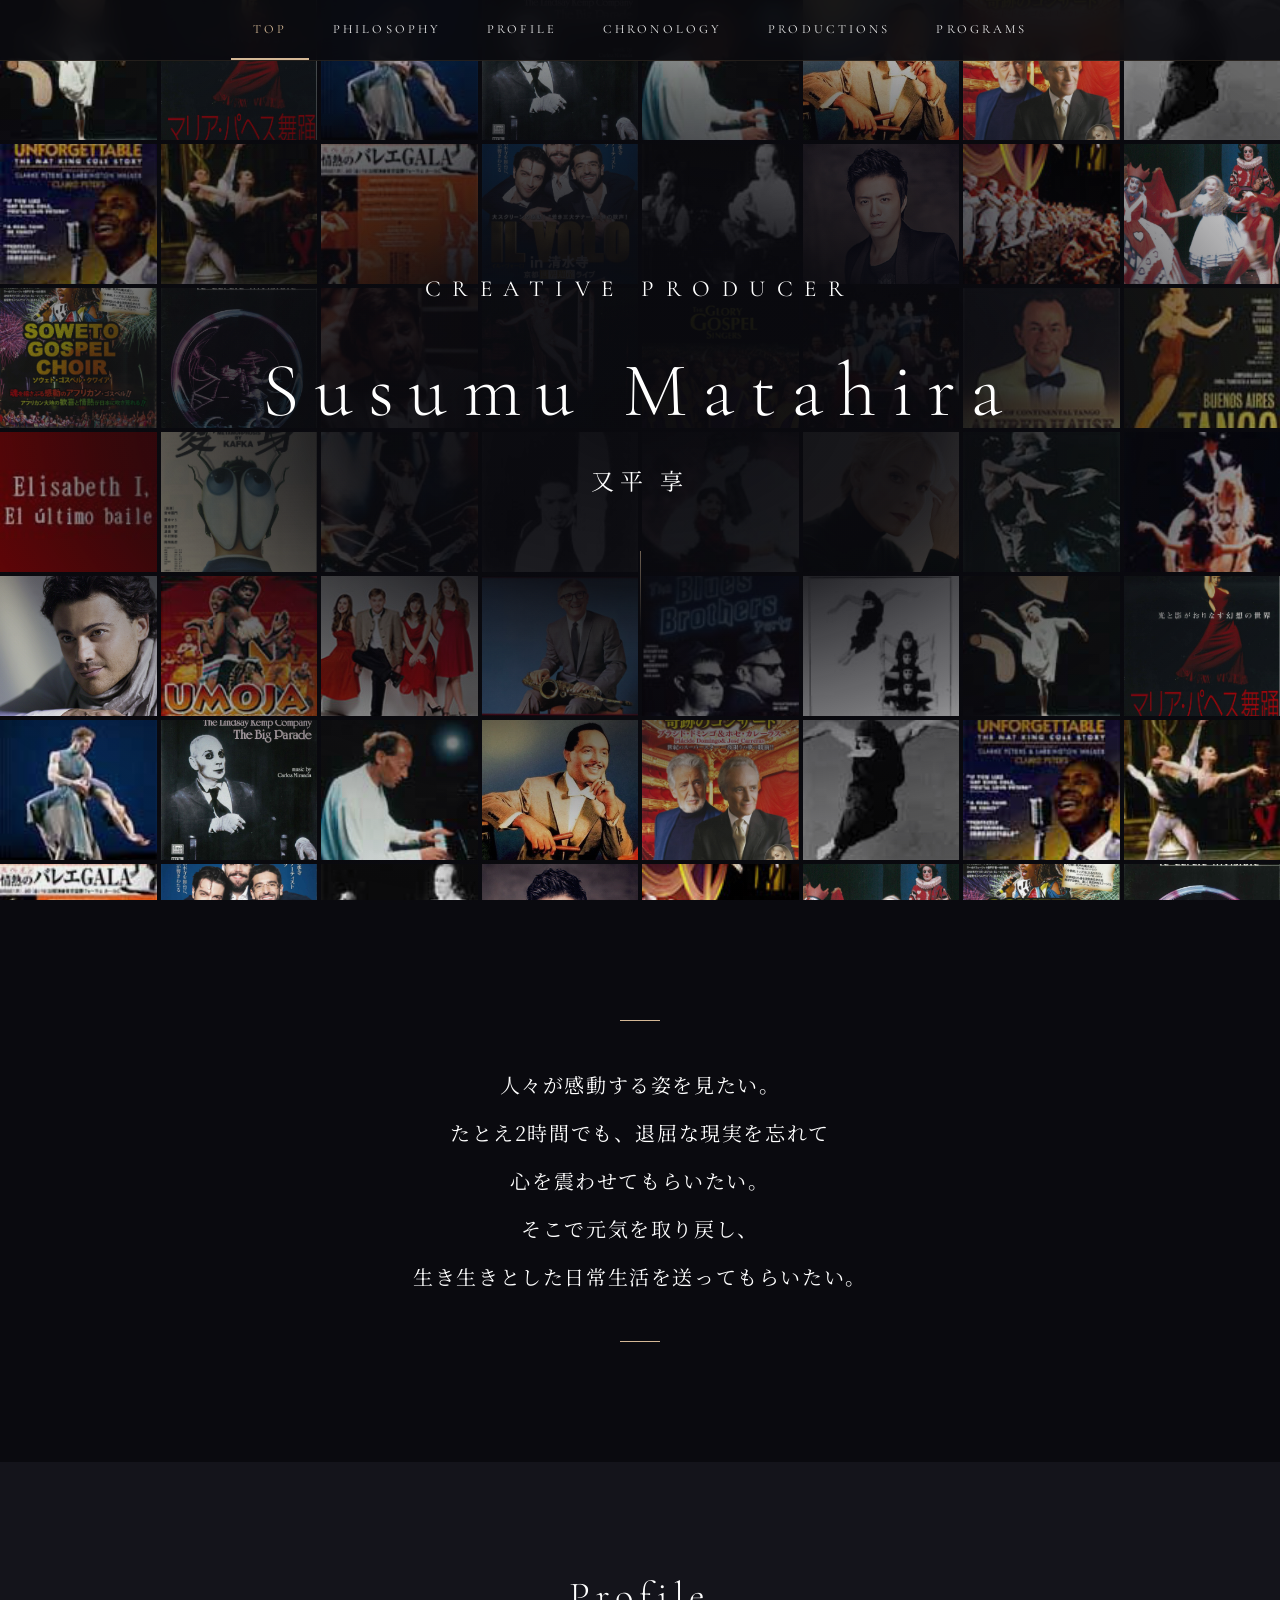
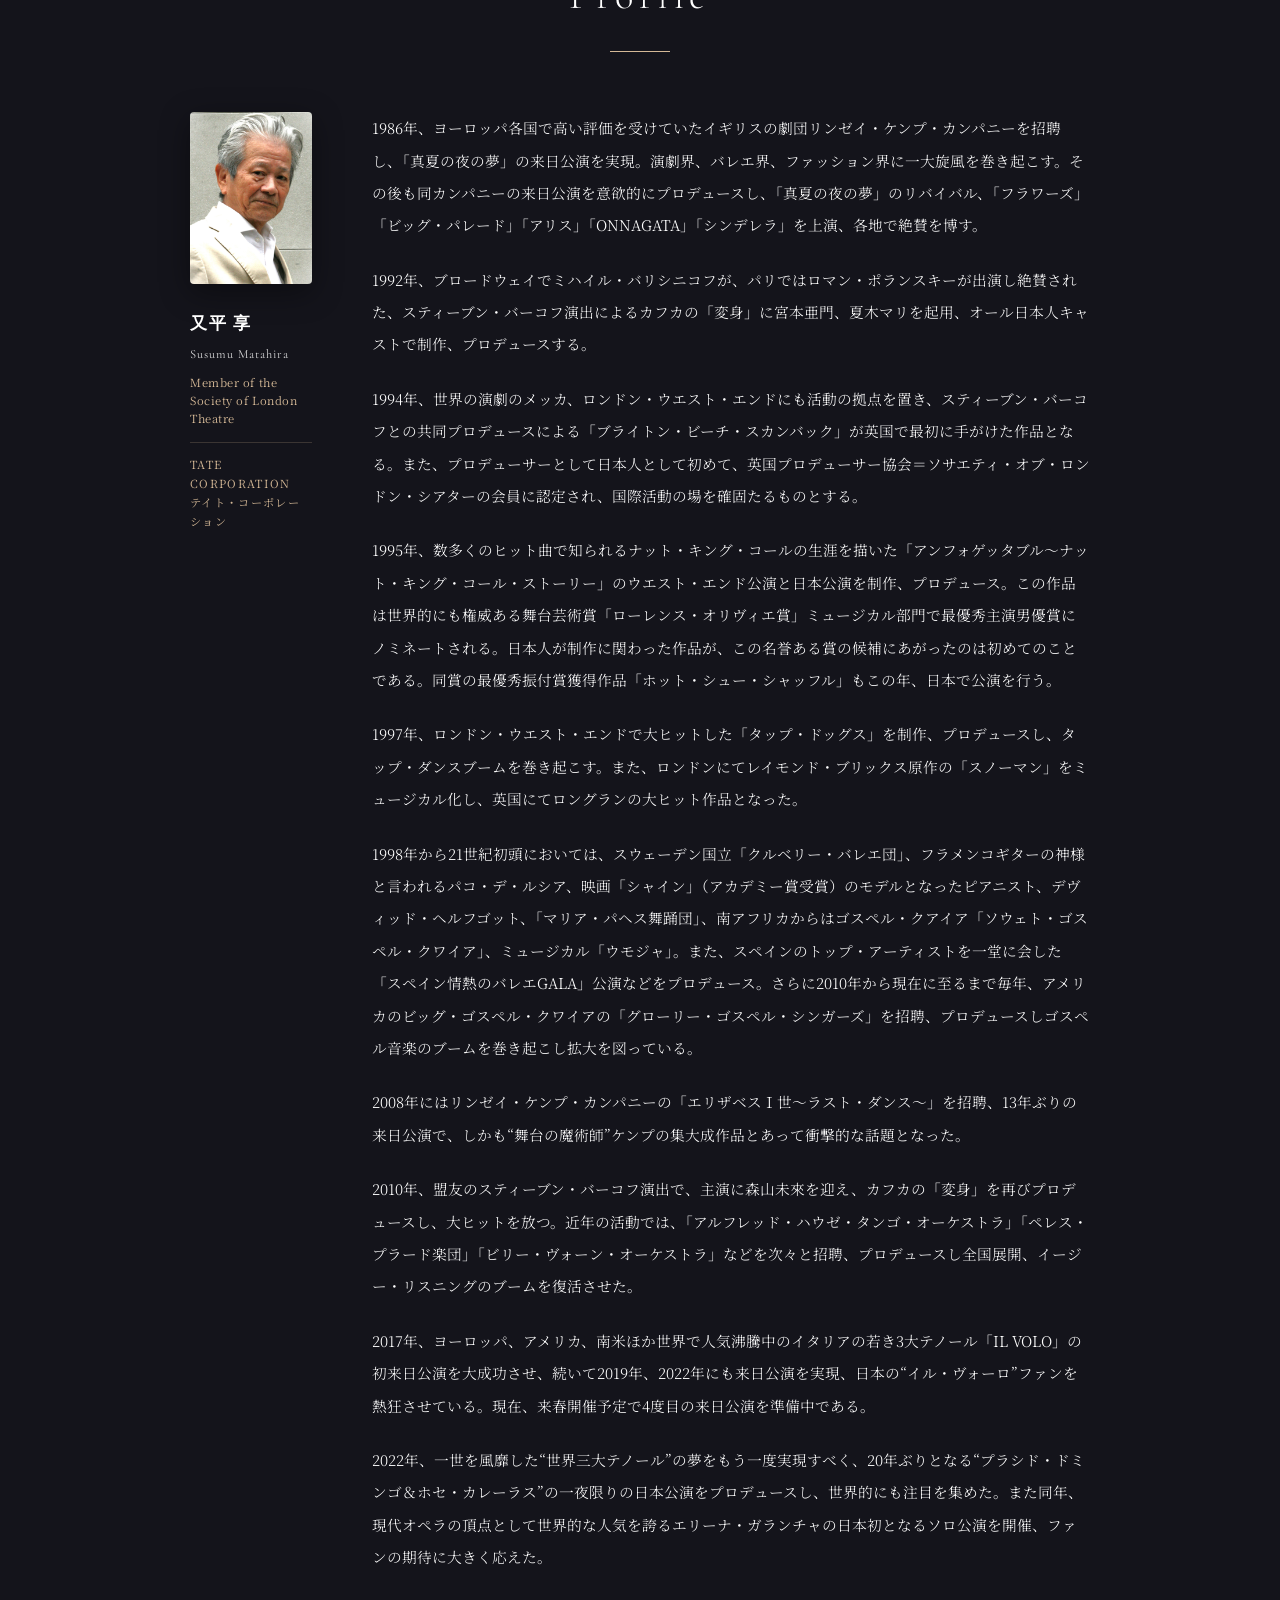
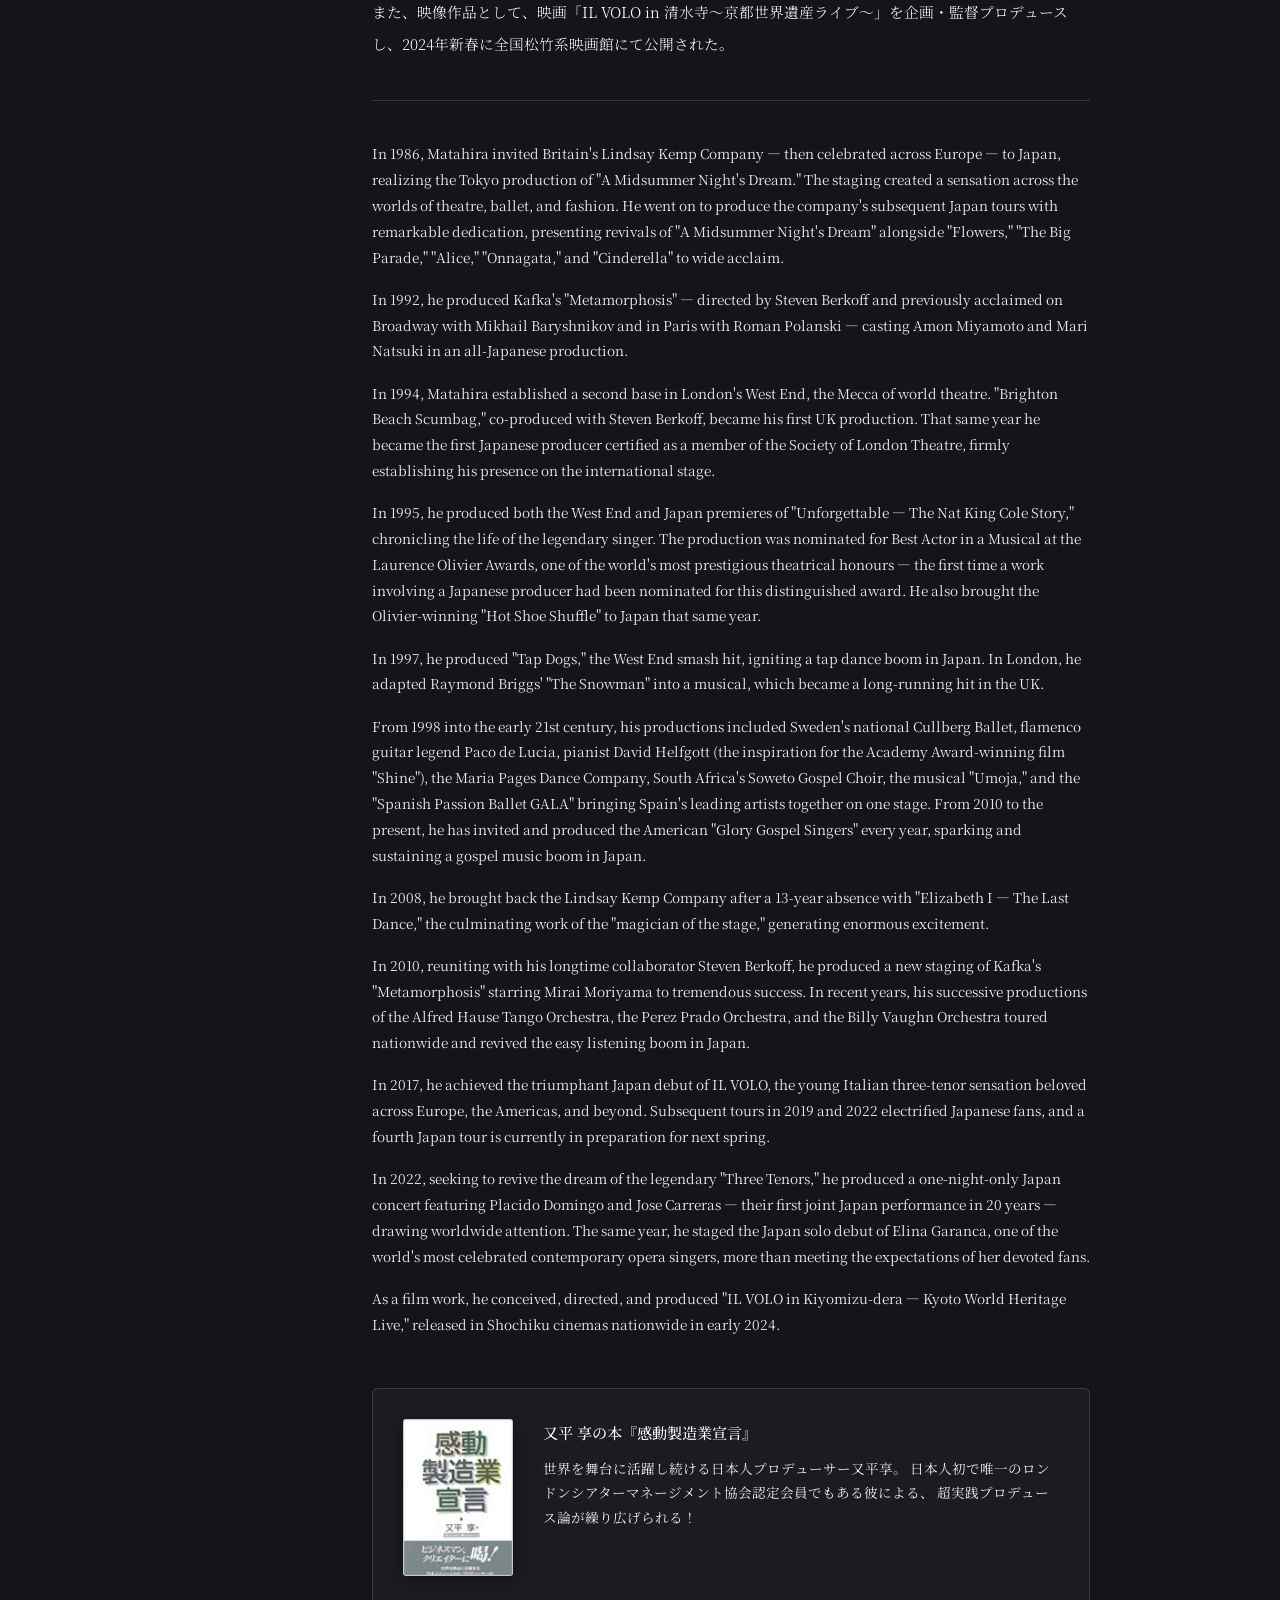
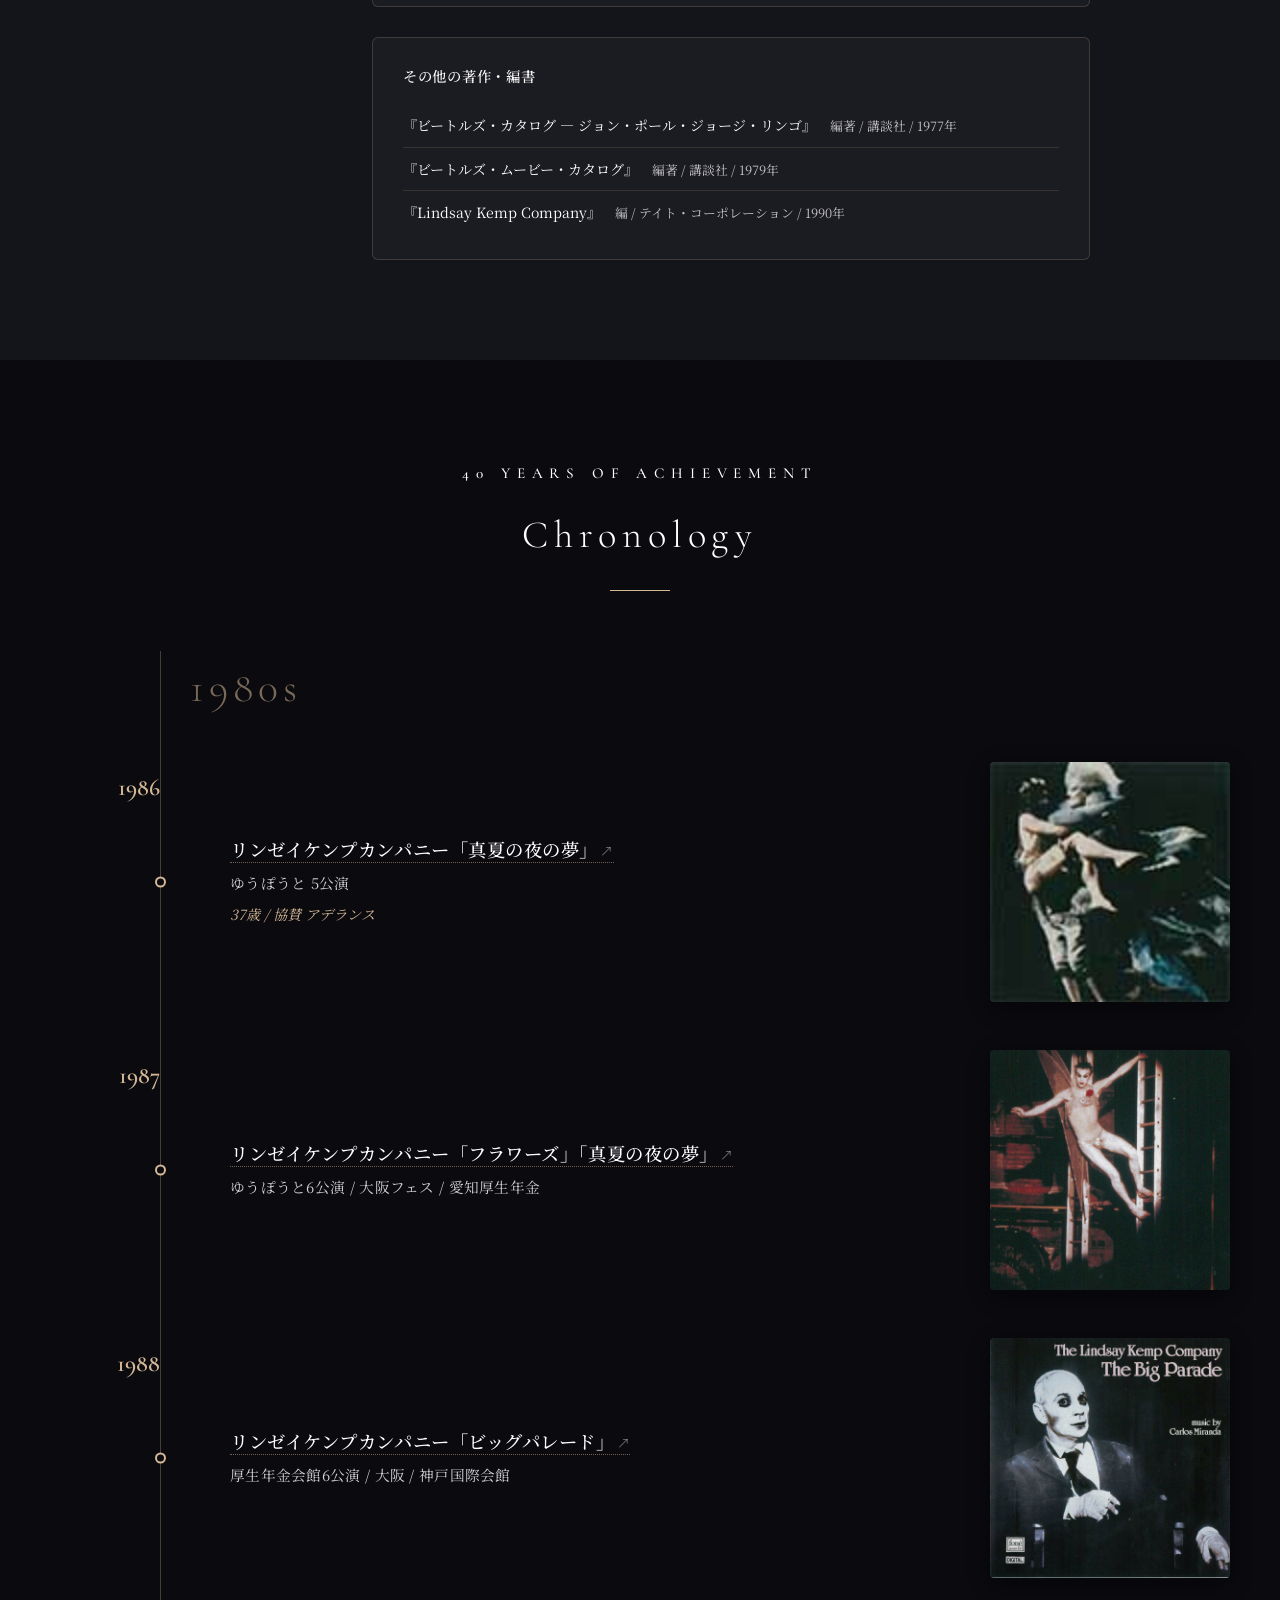
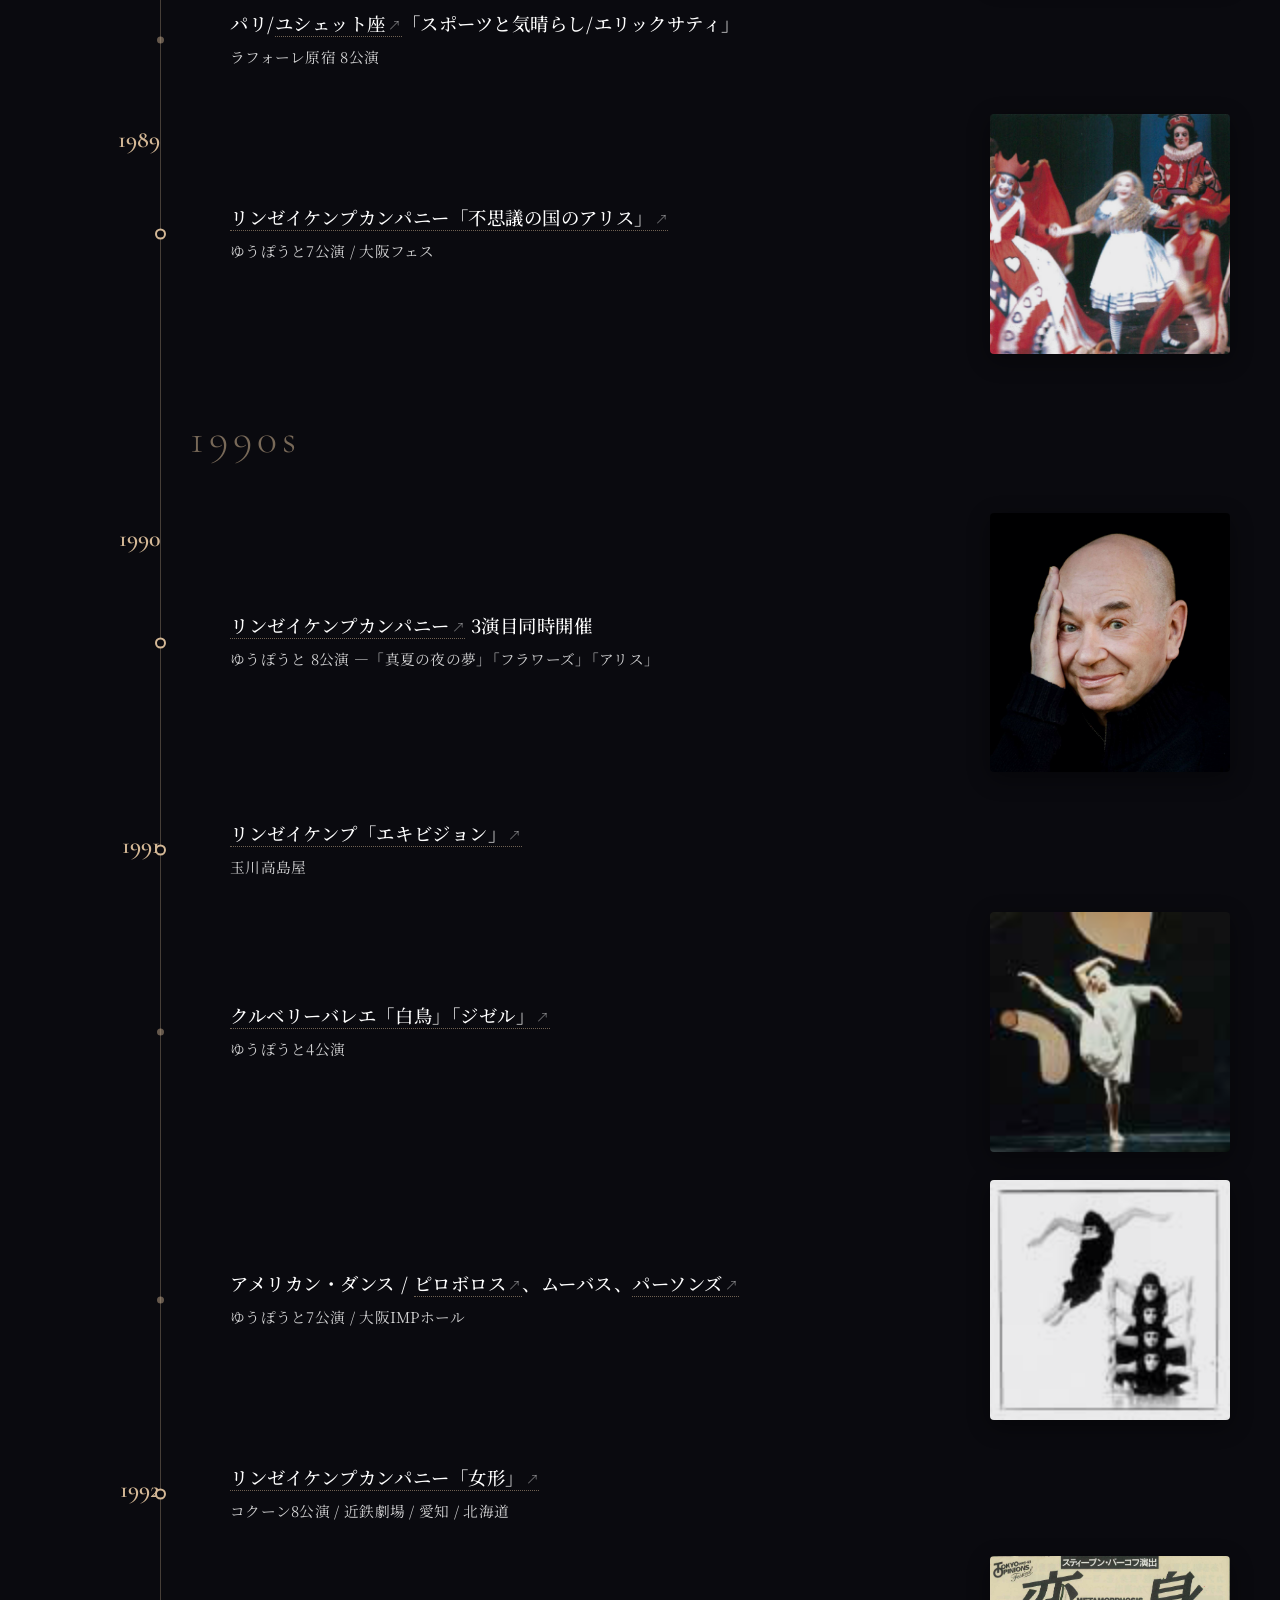
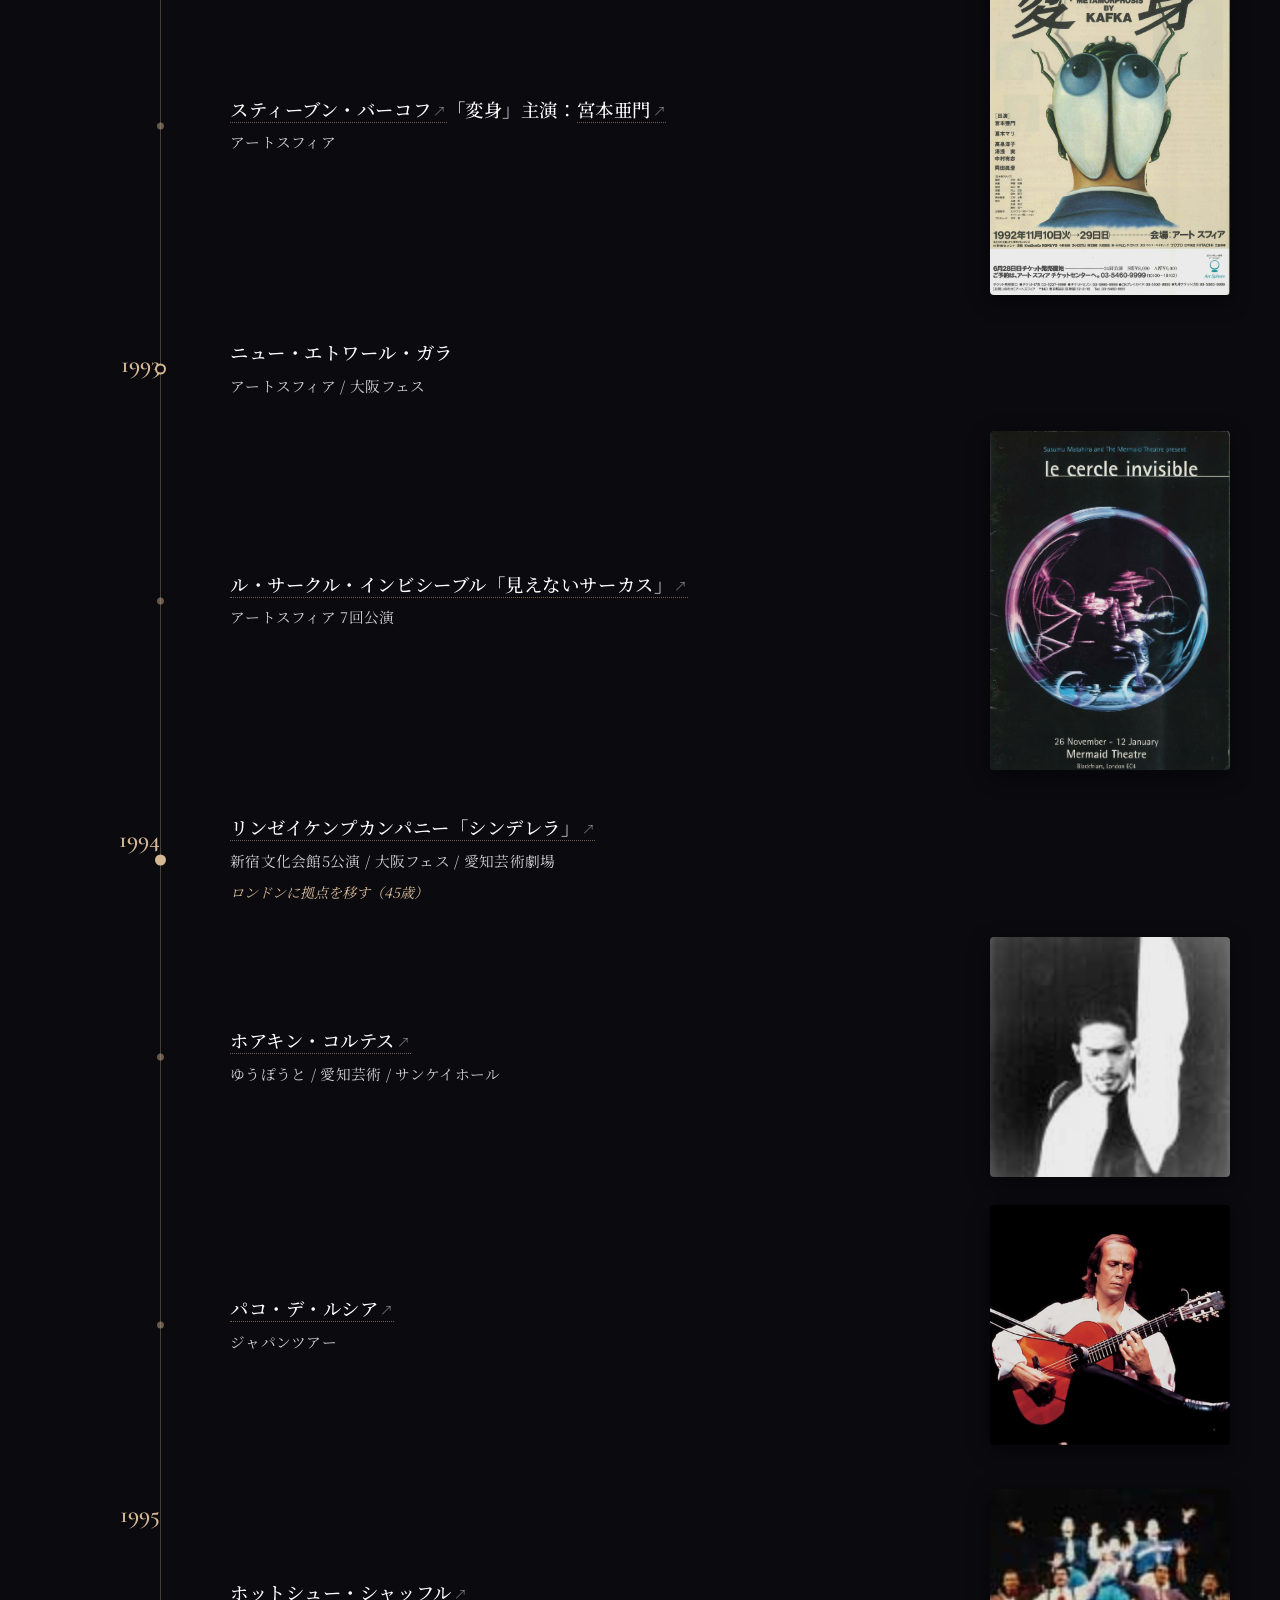
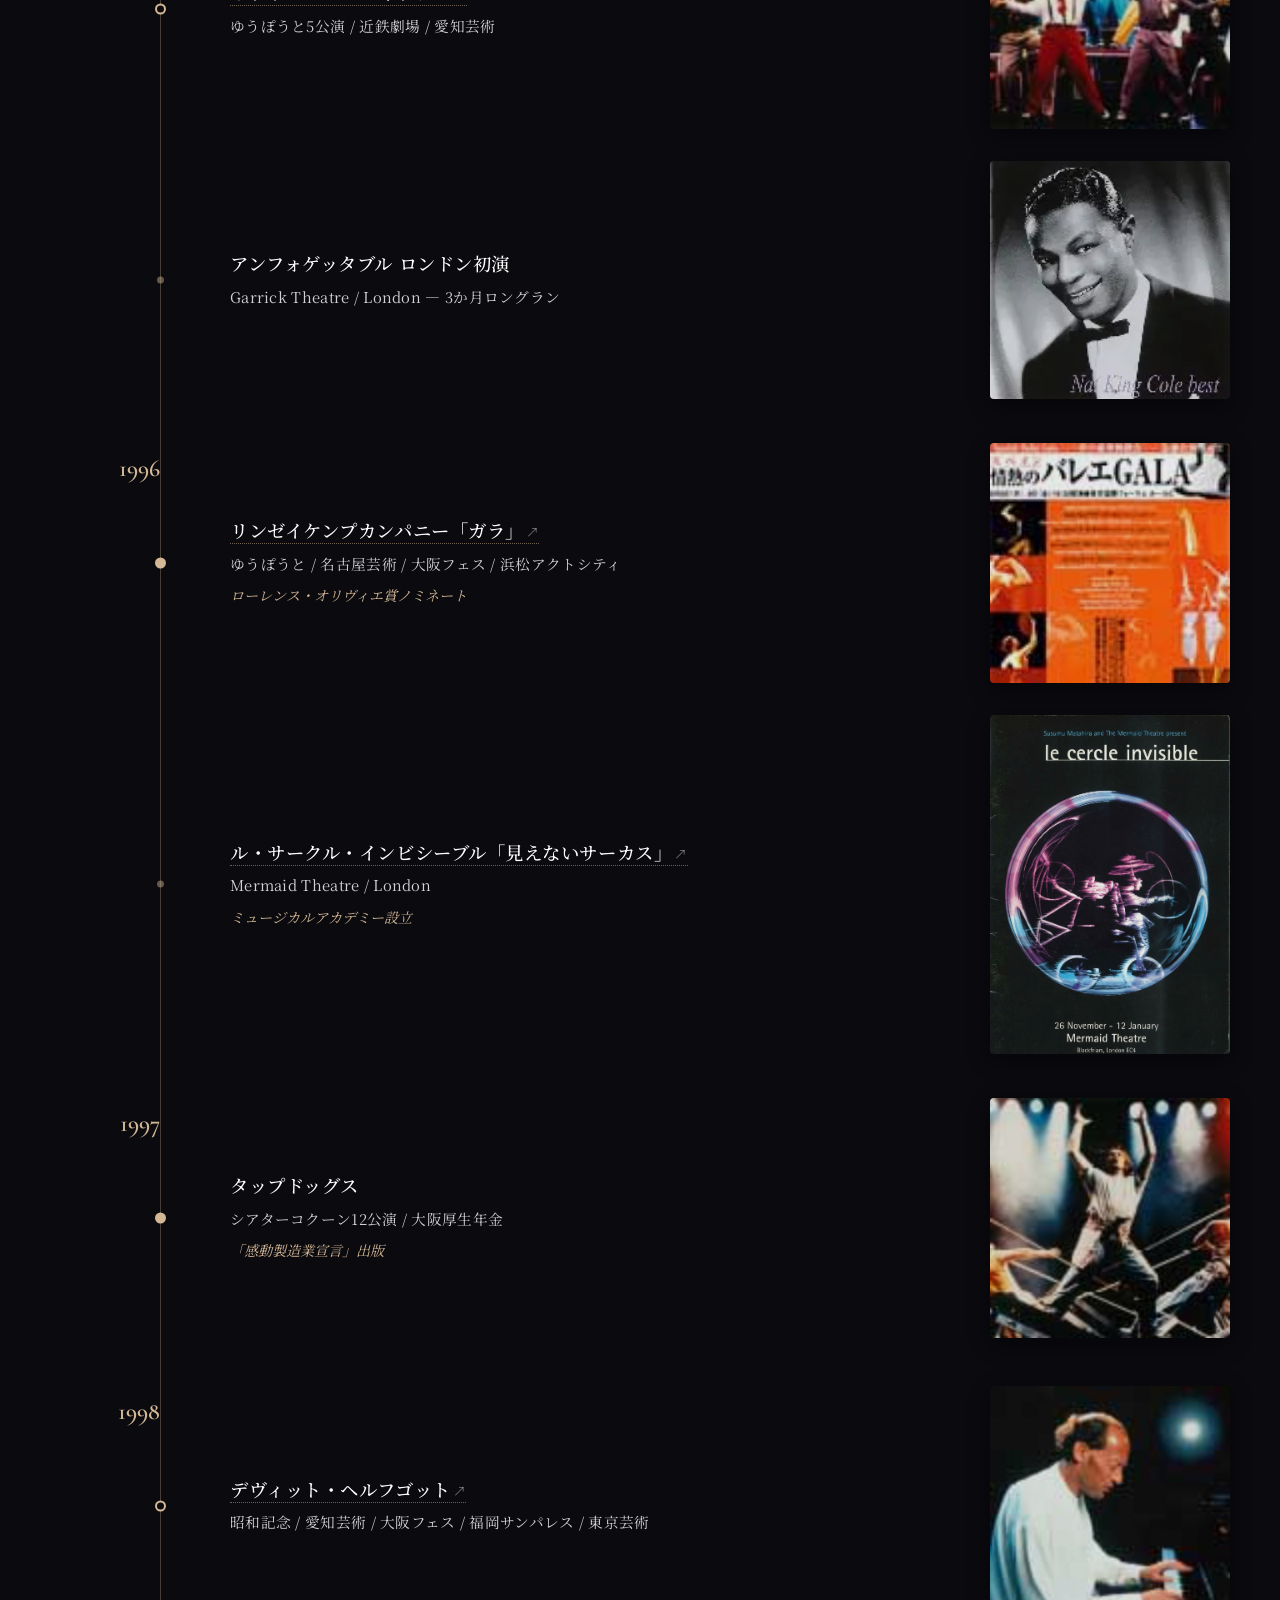
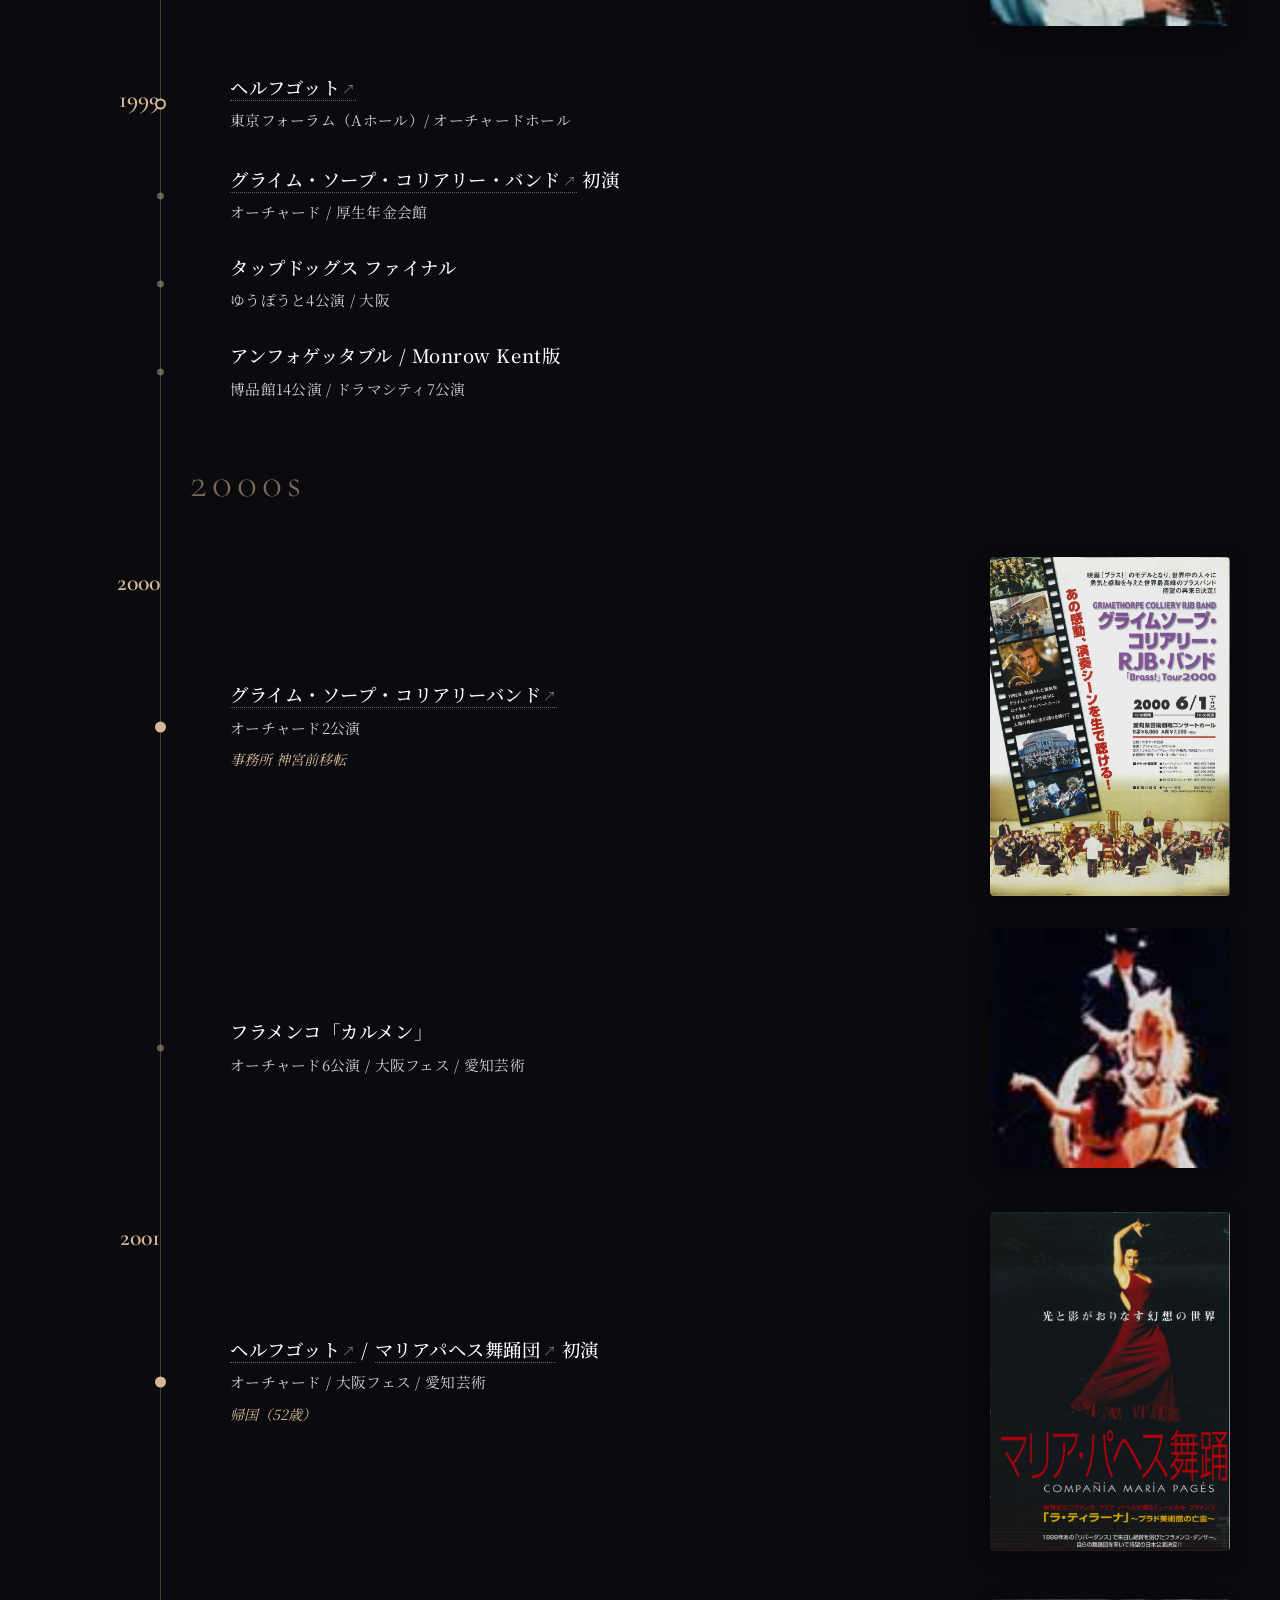
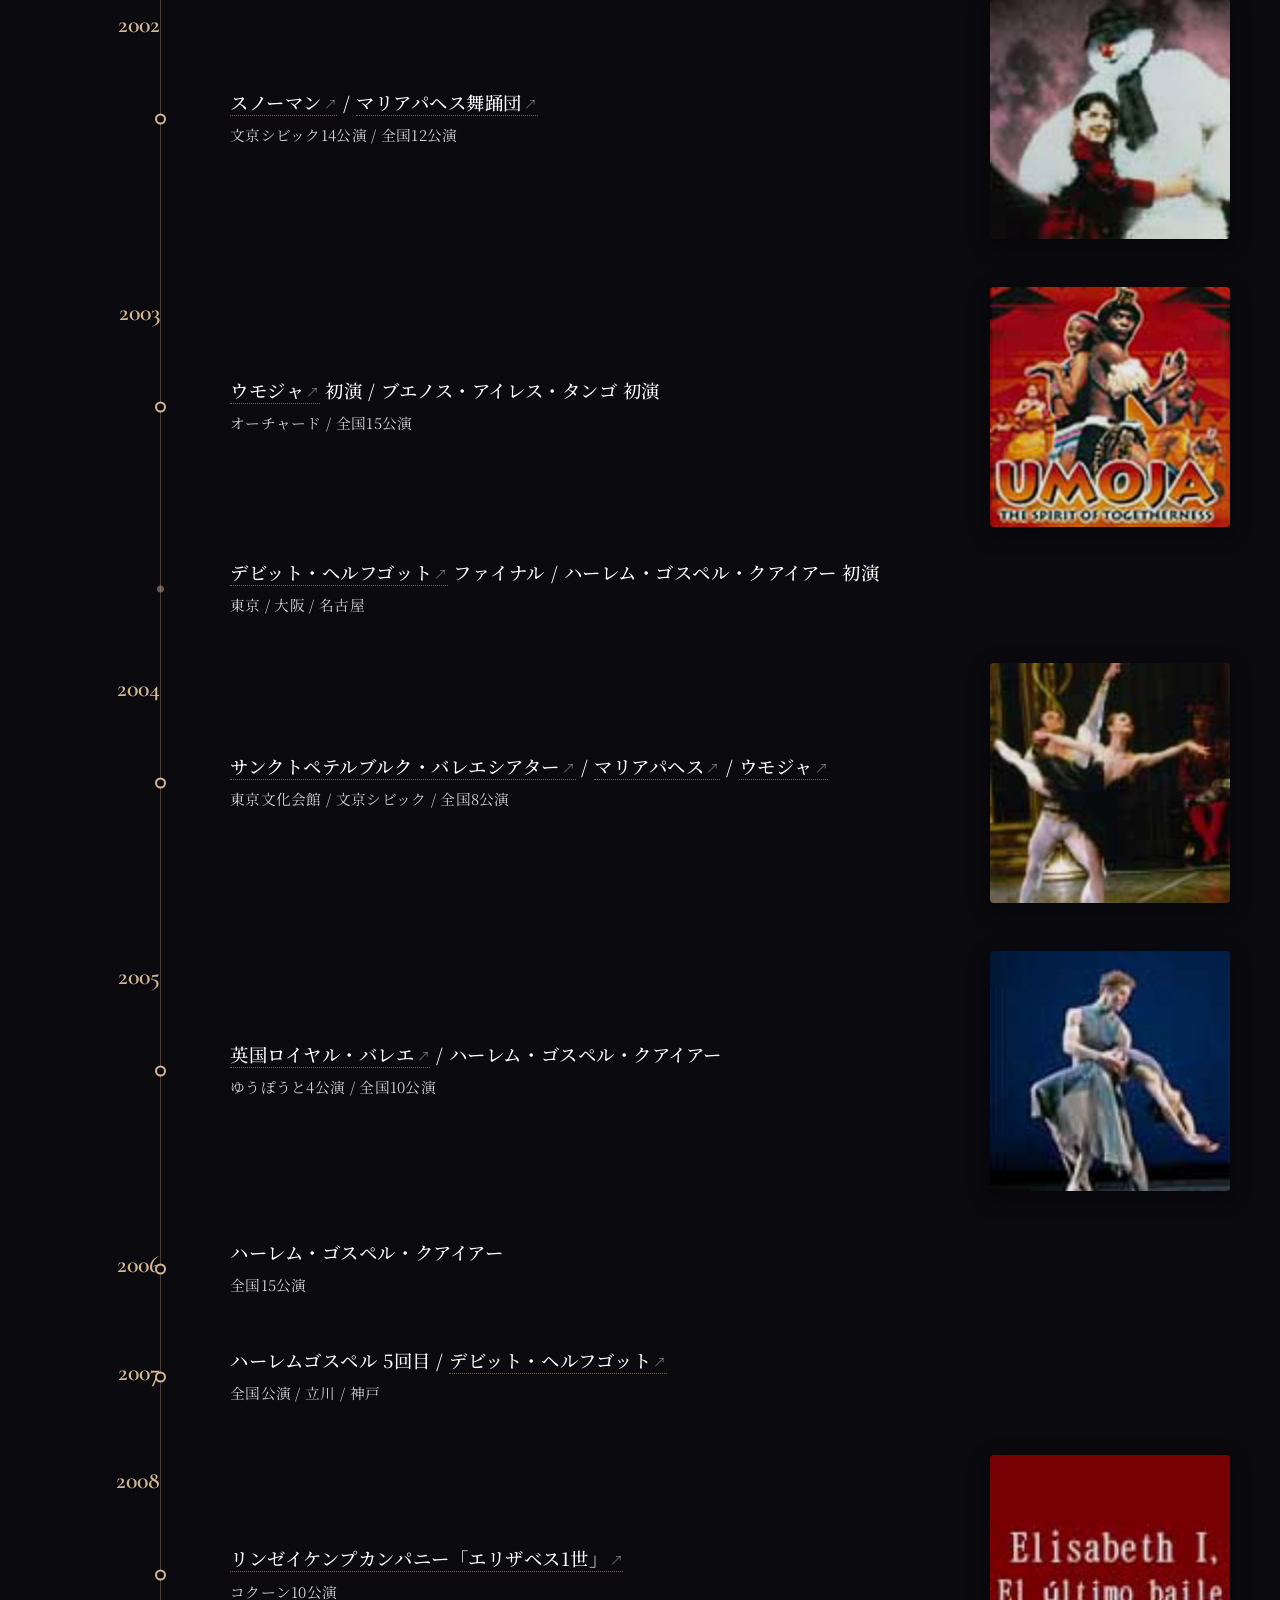
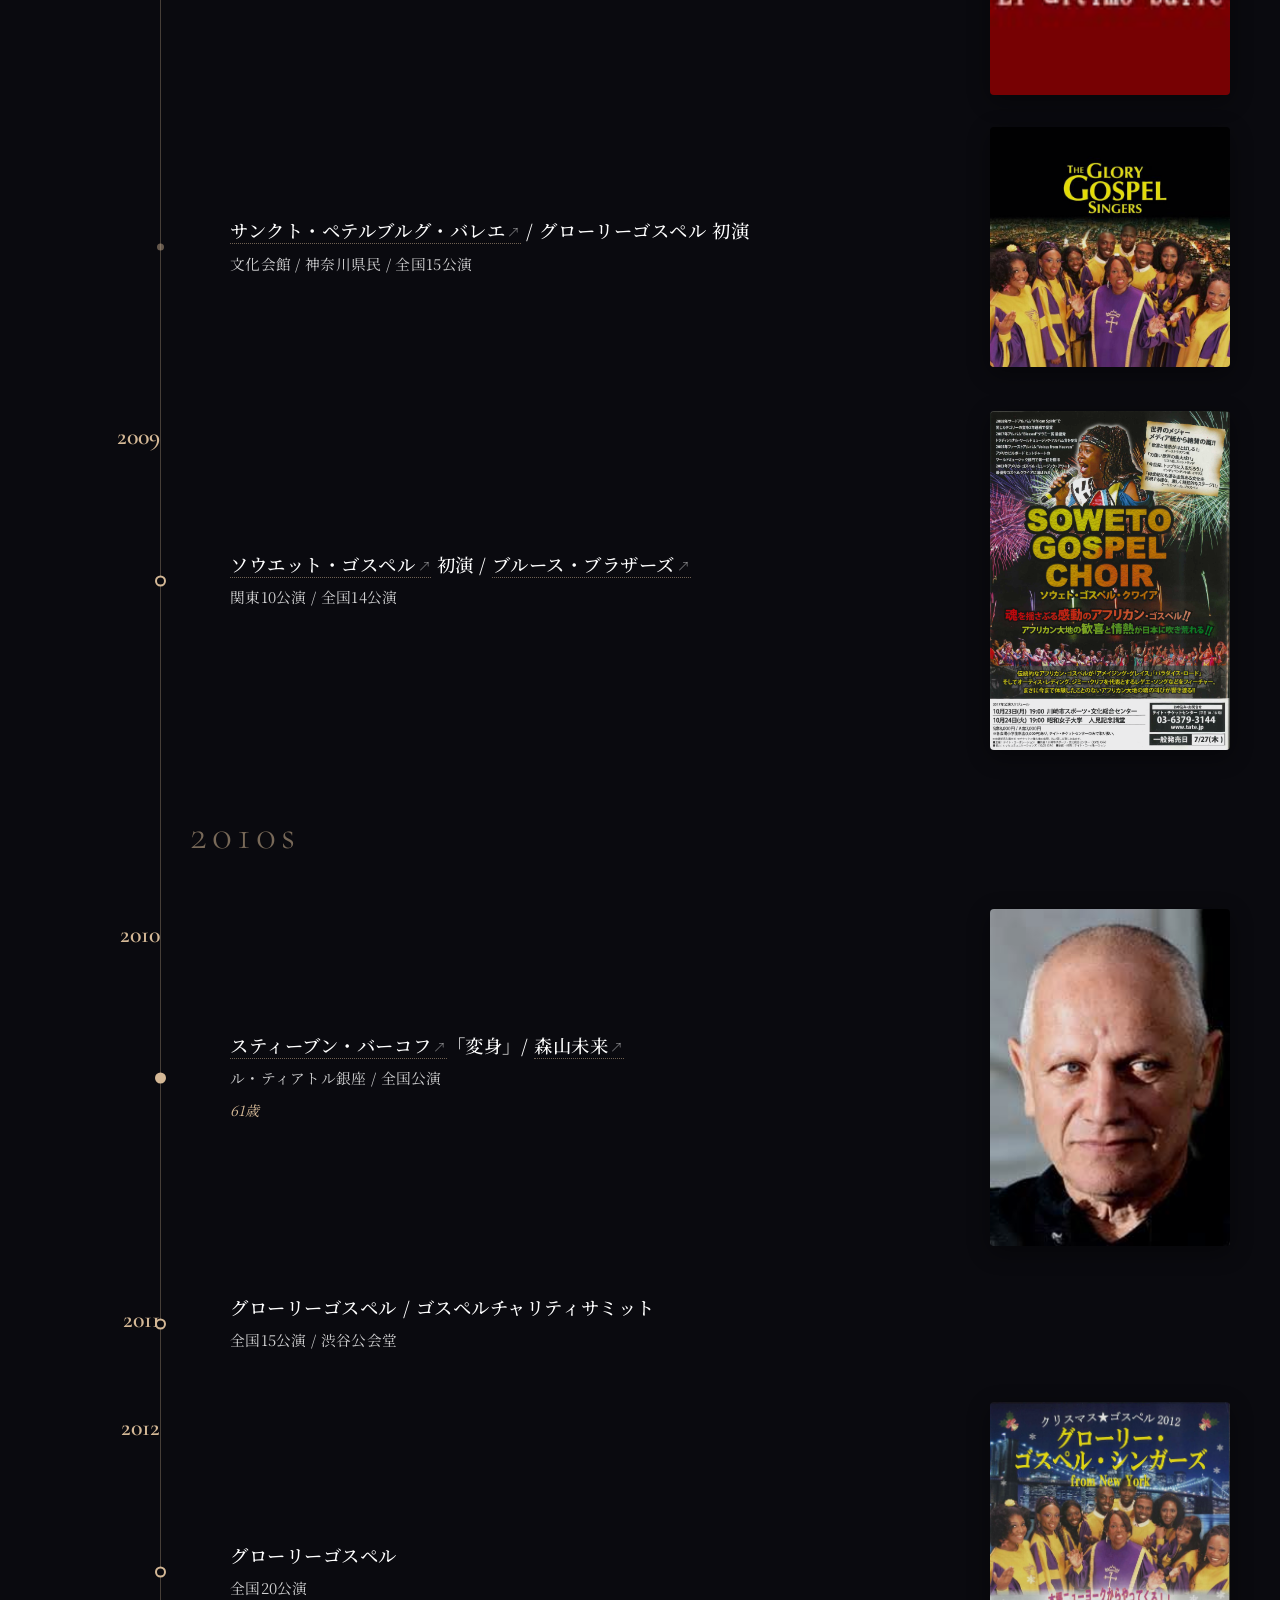
==== commit 97183e78: "プロフィール1994年の文面から個人名「又平享」を削除 Co-authored-by: horiori <ioiohori@users.noreply.github.com>" ====
--- a/index.html
+++ b/index.html
@@ -119,7 +119,7 @@
 
           <p>1992年、ブロードウェイでミハイル・バリシニコフが、パリではロマン・ポランスキーが出演し絶賛された、スティーブン・バーコフ演出によるカフカの「変身」に宮本亜門、夏木マリを起用、オール日本人キャストで制作、プロデュースする。</p>
 
-          <p>1994年、世界の演劇のメッカ、ロンドン・ウエスト・エンドにも活動の拠点を置き、スティーブン・バーコフとの共同プロデュースによる「ブライトン・ビーチ・スカンバック」が英国で最初に手がけた作品となる。また、プロデューサーとして又平享が日本人として初めて、英国プロデューサー協会＝ソサエティ・オブ・ロンドン・シアターの会員に認定され、国際活動の場を確固たるものとする。</p>
+          <p>1994年、世界の演劇のメッカ、ロンドン・ウエスト・エンドにも活動の拠点を置き、スティーブン・バーコフとの共同プロデュースによる「ブライトン・ビーチ・スカンバック」が英国で最初に手がけた作品となる。また、プロデューサーとして日本人として初めて、英国プロデューサー協会＝ソサエティ・オブ・ロンドン・シアターの会員に認定され、国際活動の場を確固たるものとする。</p>
 
           <p>1995年、数多くのヒット曲で知られるナット・キング・コールの生涯を描いた「アンフォゲッタブル〜ナット・キング・コール・ストーリー」のウエスト・エンド公演と日本公演を制作、プロデュース。この作品は世界的にも権威ある舞台芸術賞「ローレンス・オリヴィエ賞」ミュージカル部門で最優秀主演男優賞にノミネートされる。日本人が制作に関わった作品が、この名誉ある賞の候補にあがったのは初めてのことである。同賞の最優秀振付賞獲得作品「ホット・シュー・シャッフル」もこの年、日本で公演を行う。</p>
 
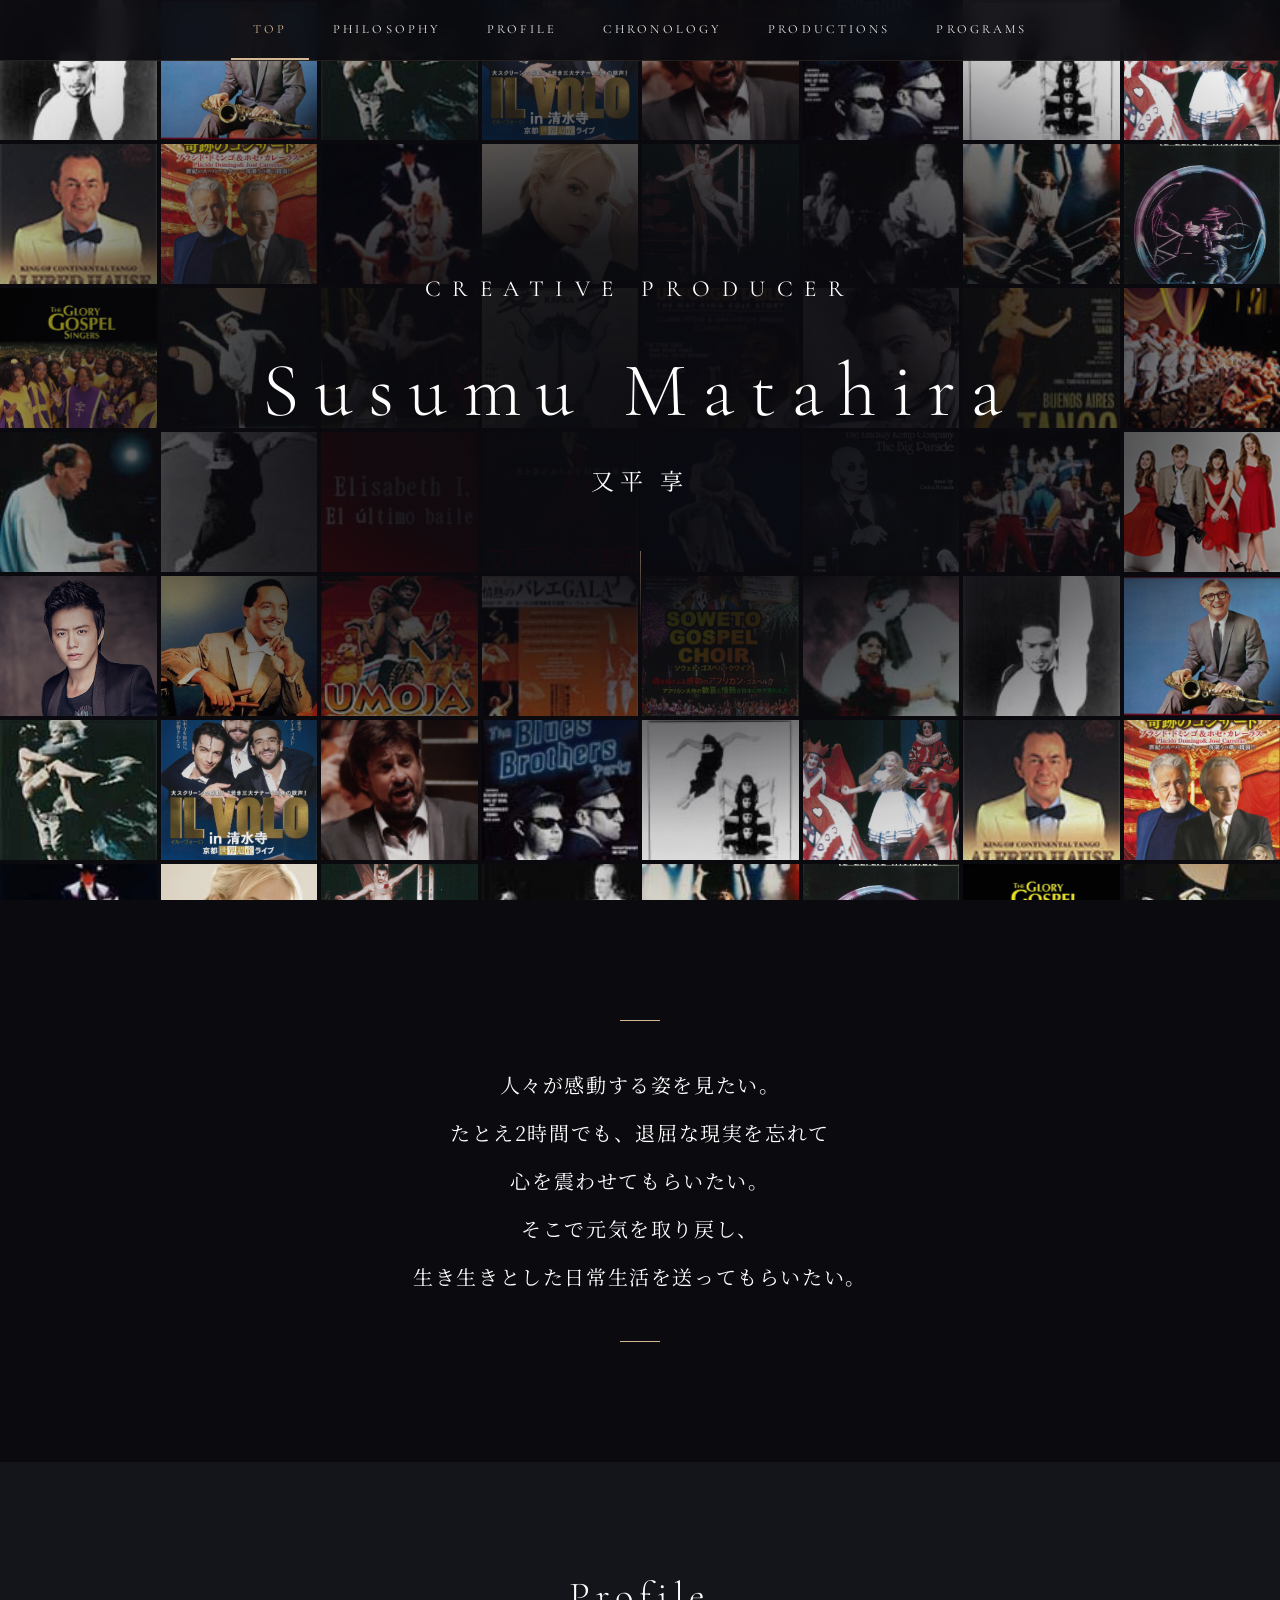
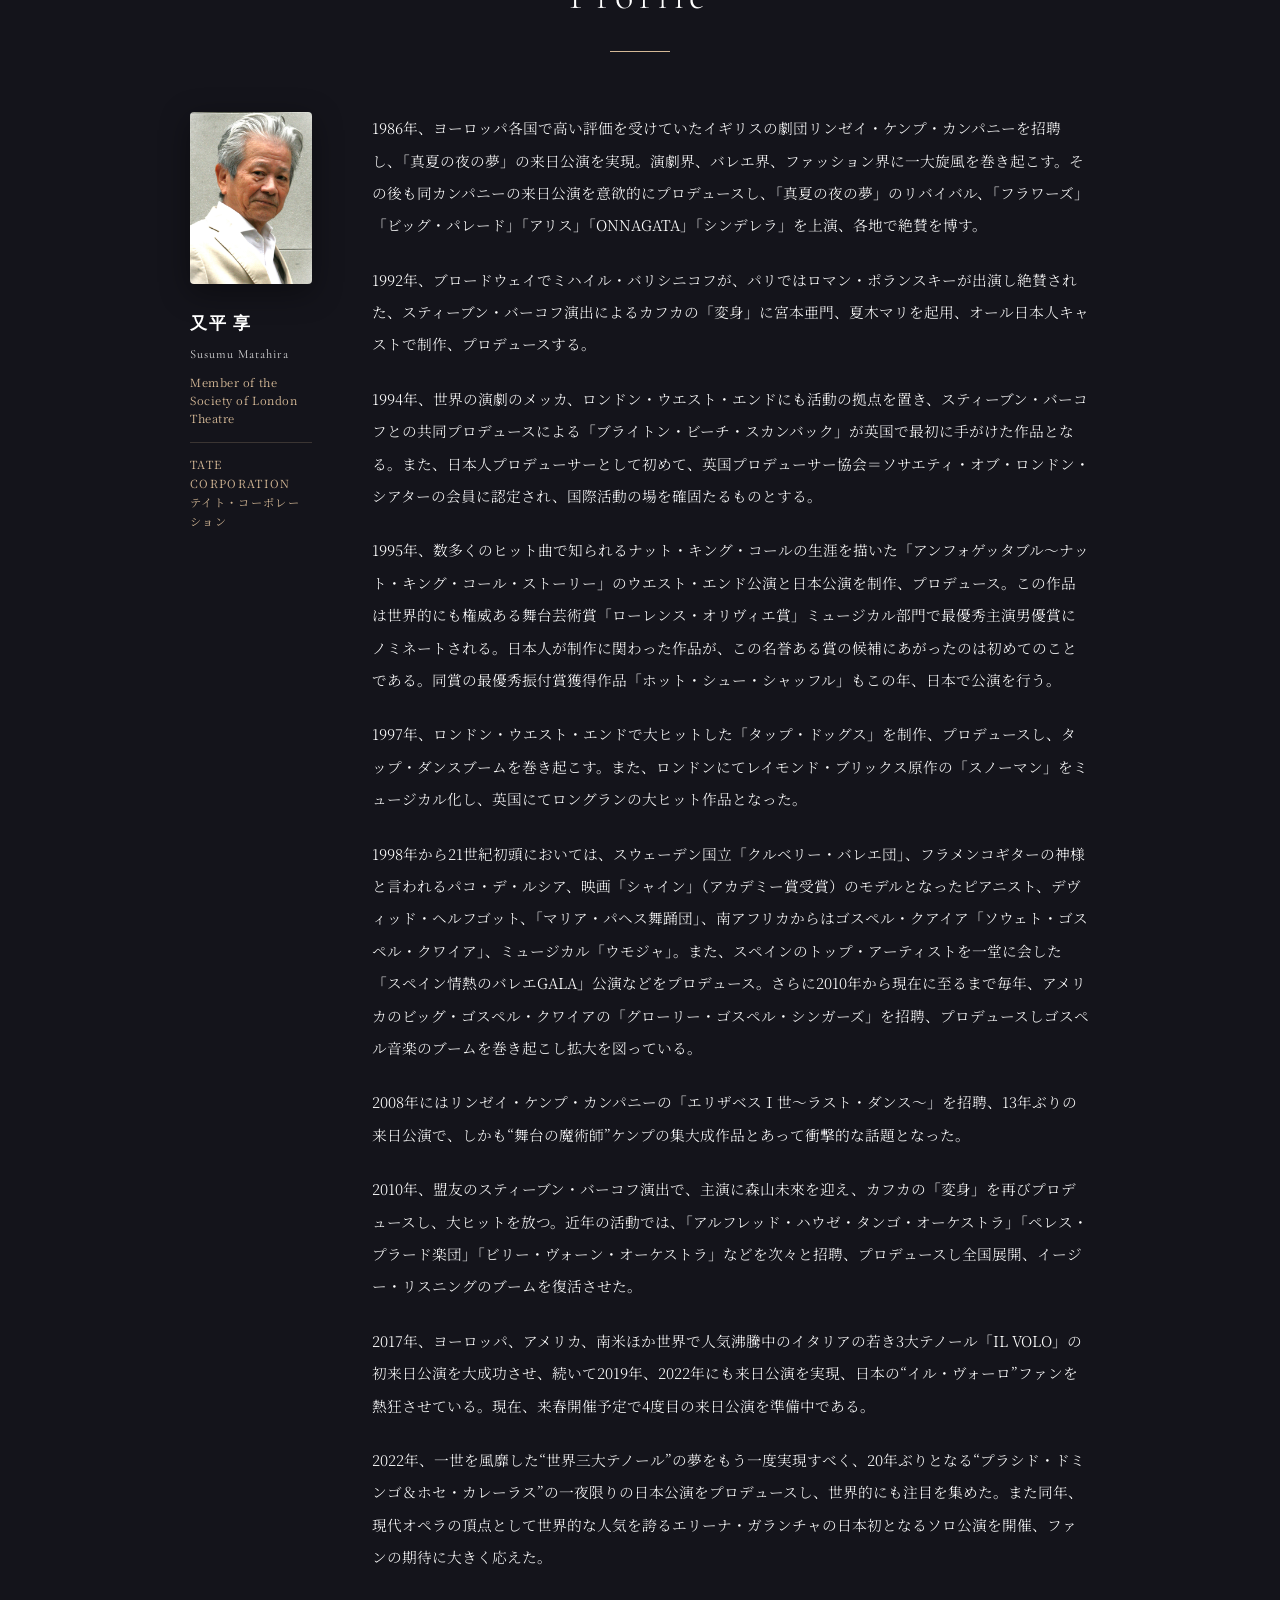
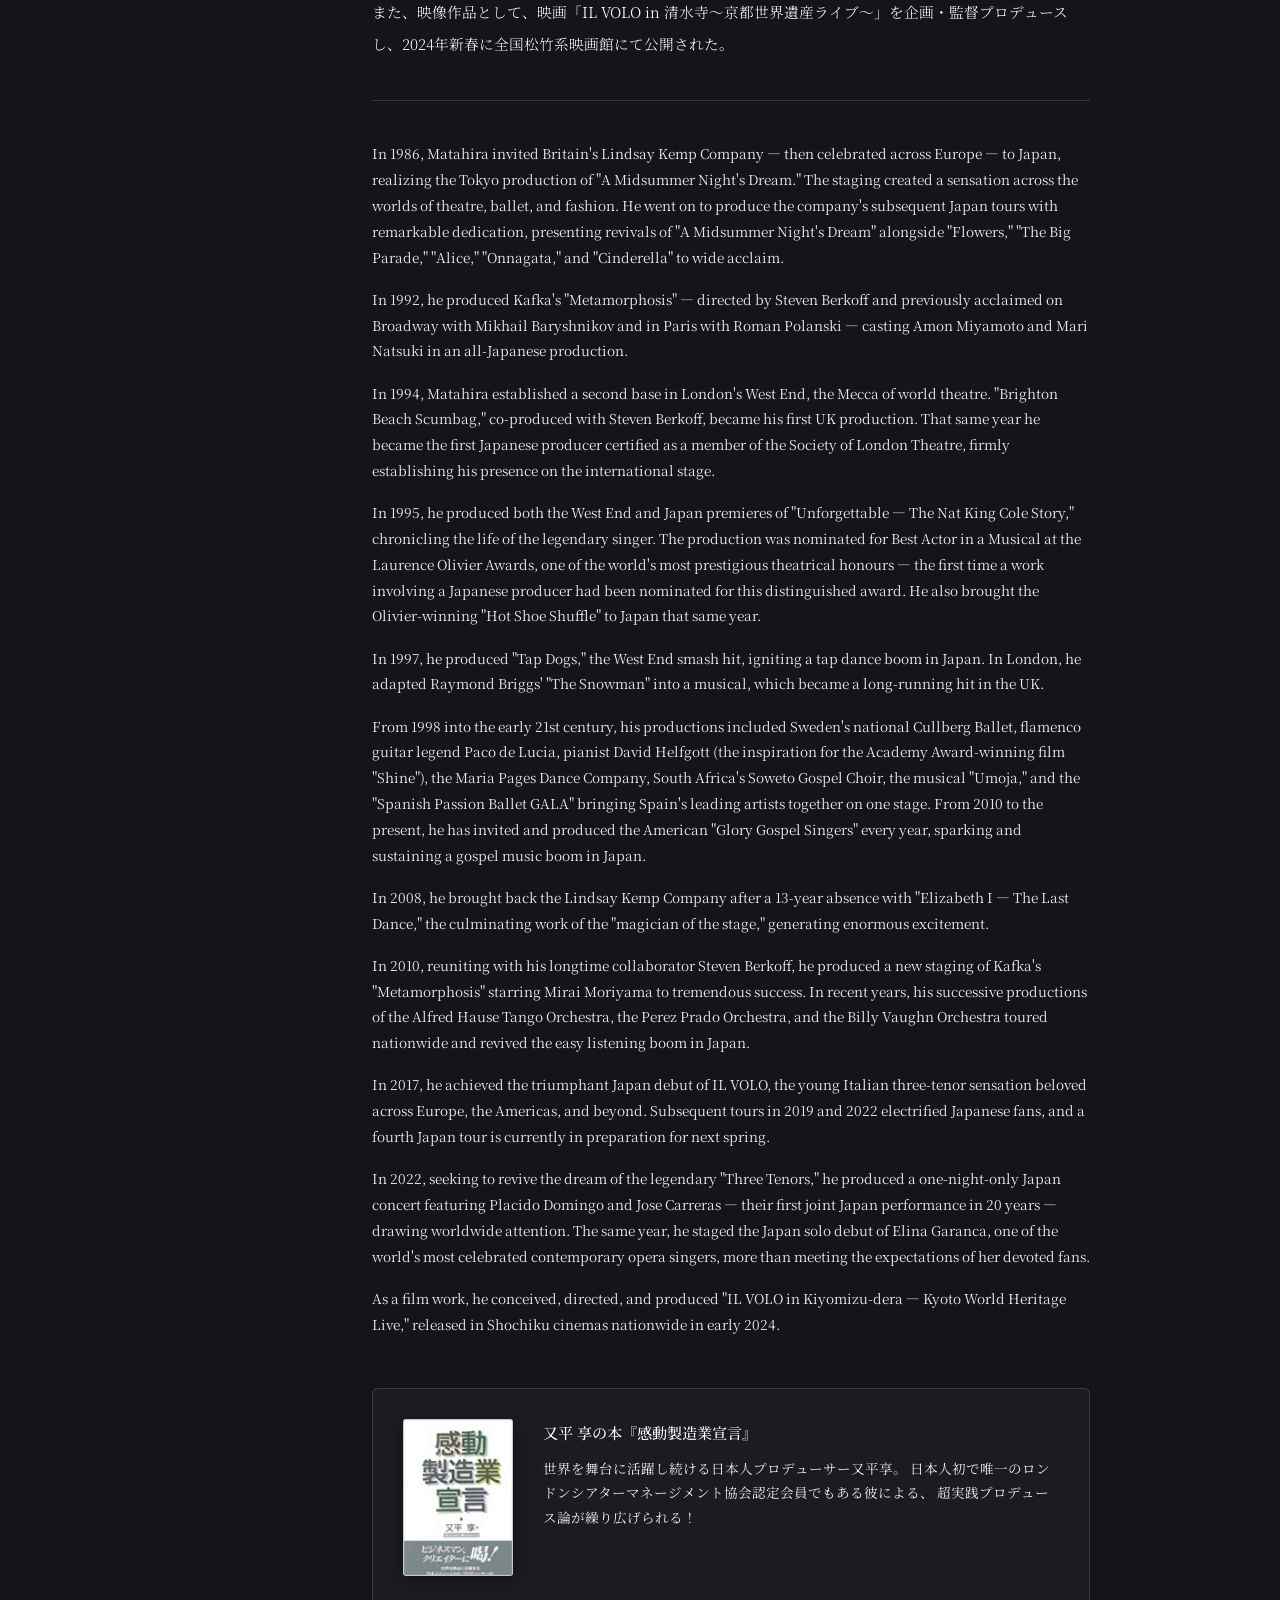
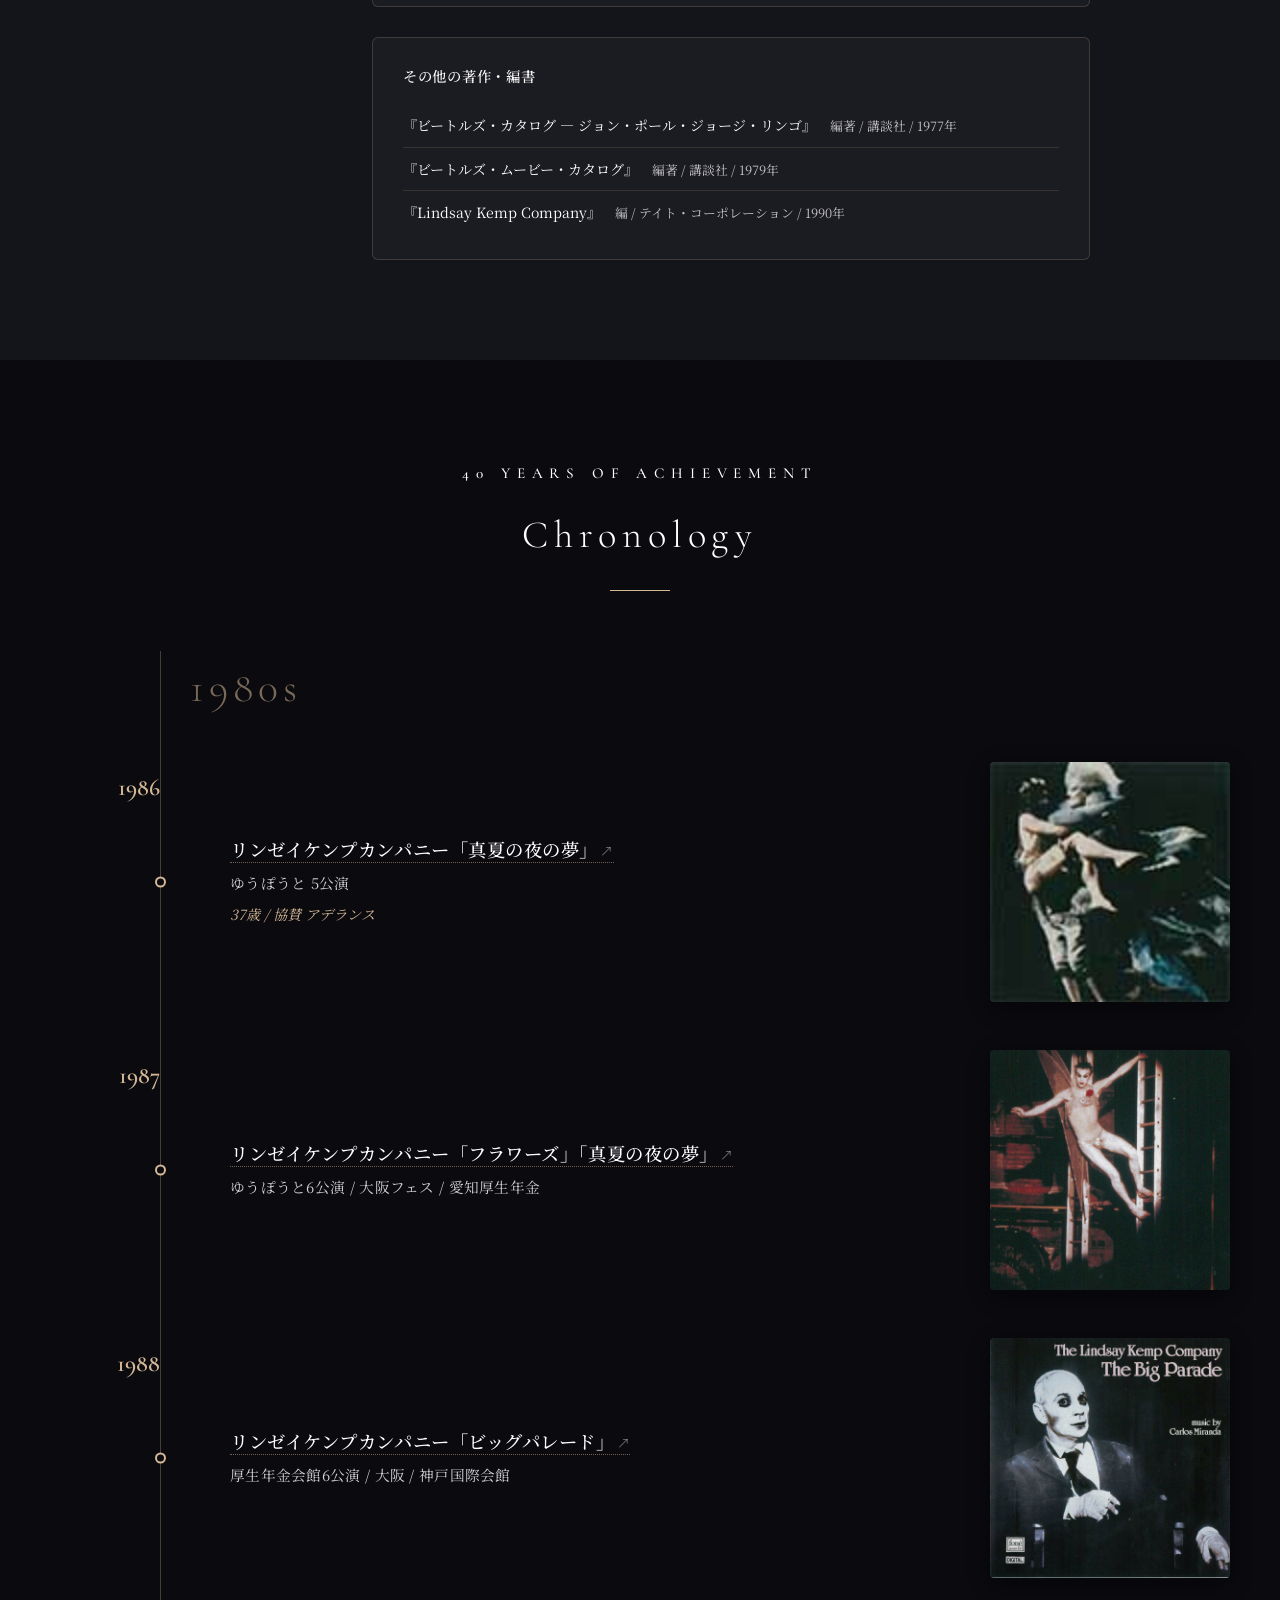
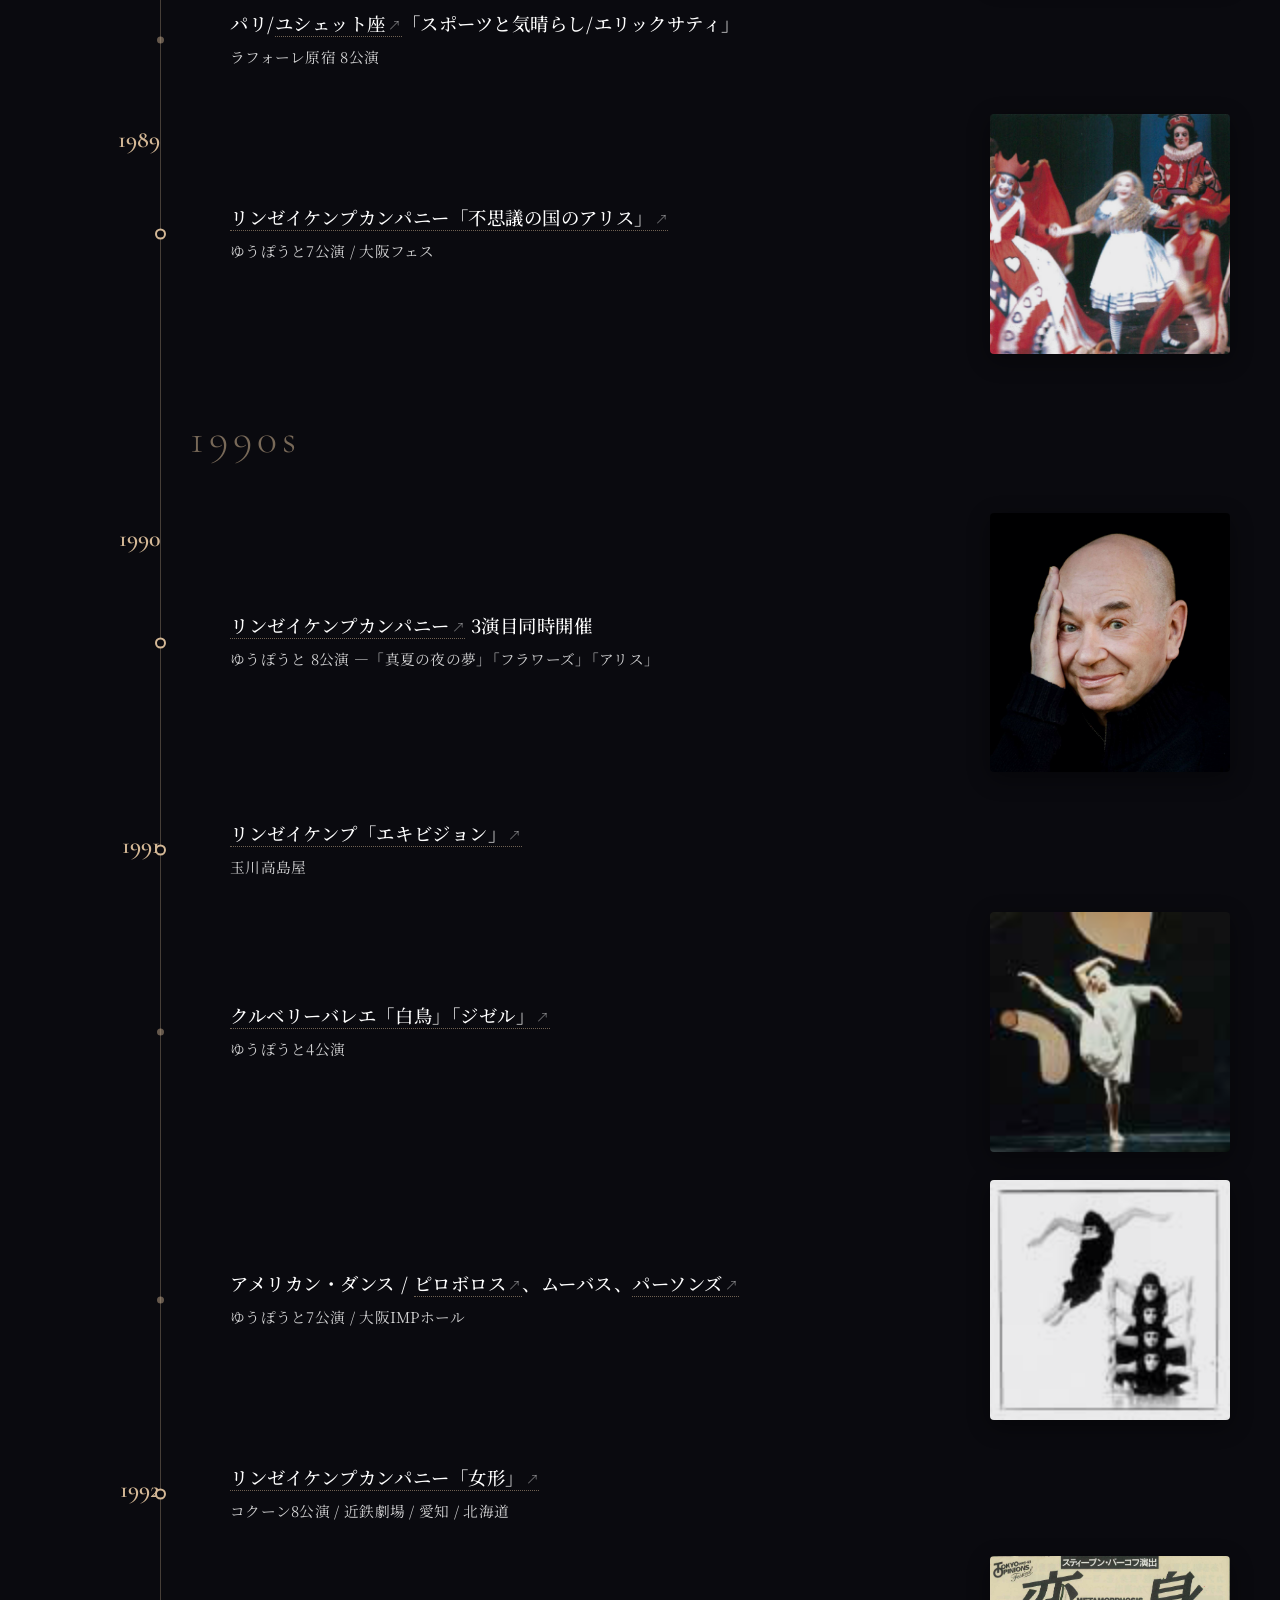
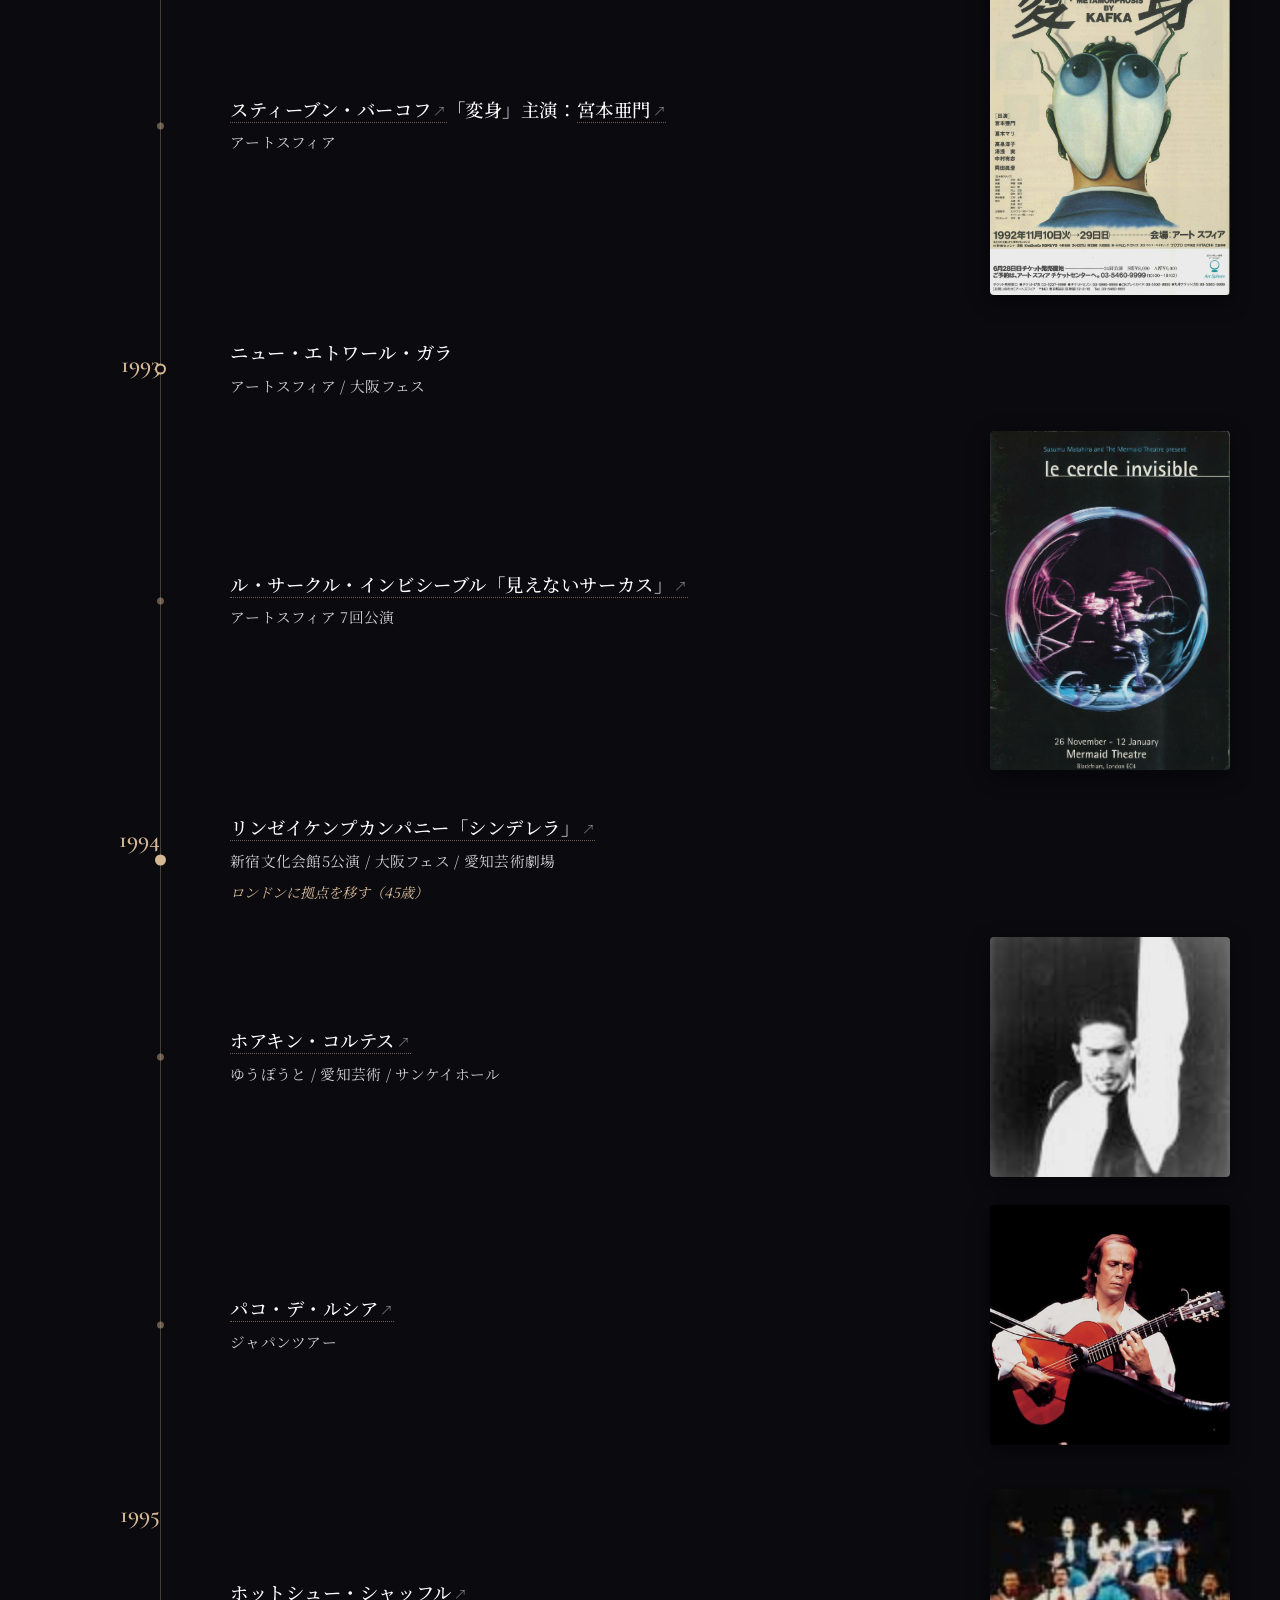
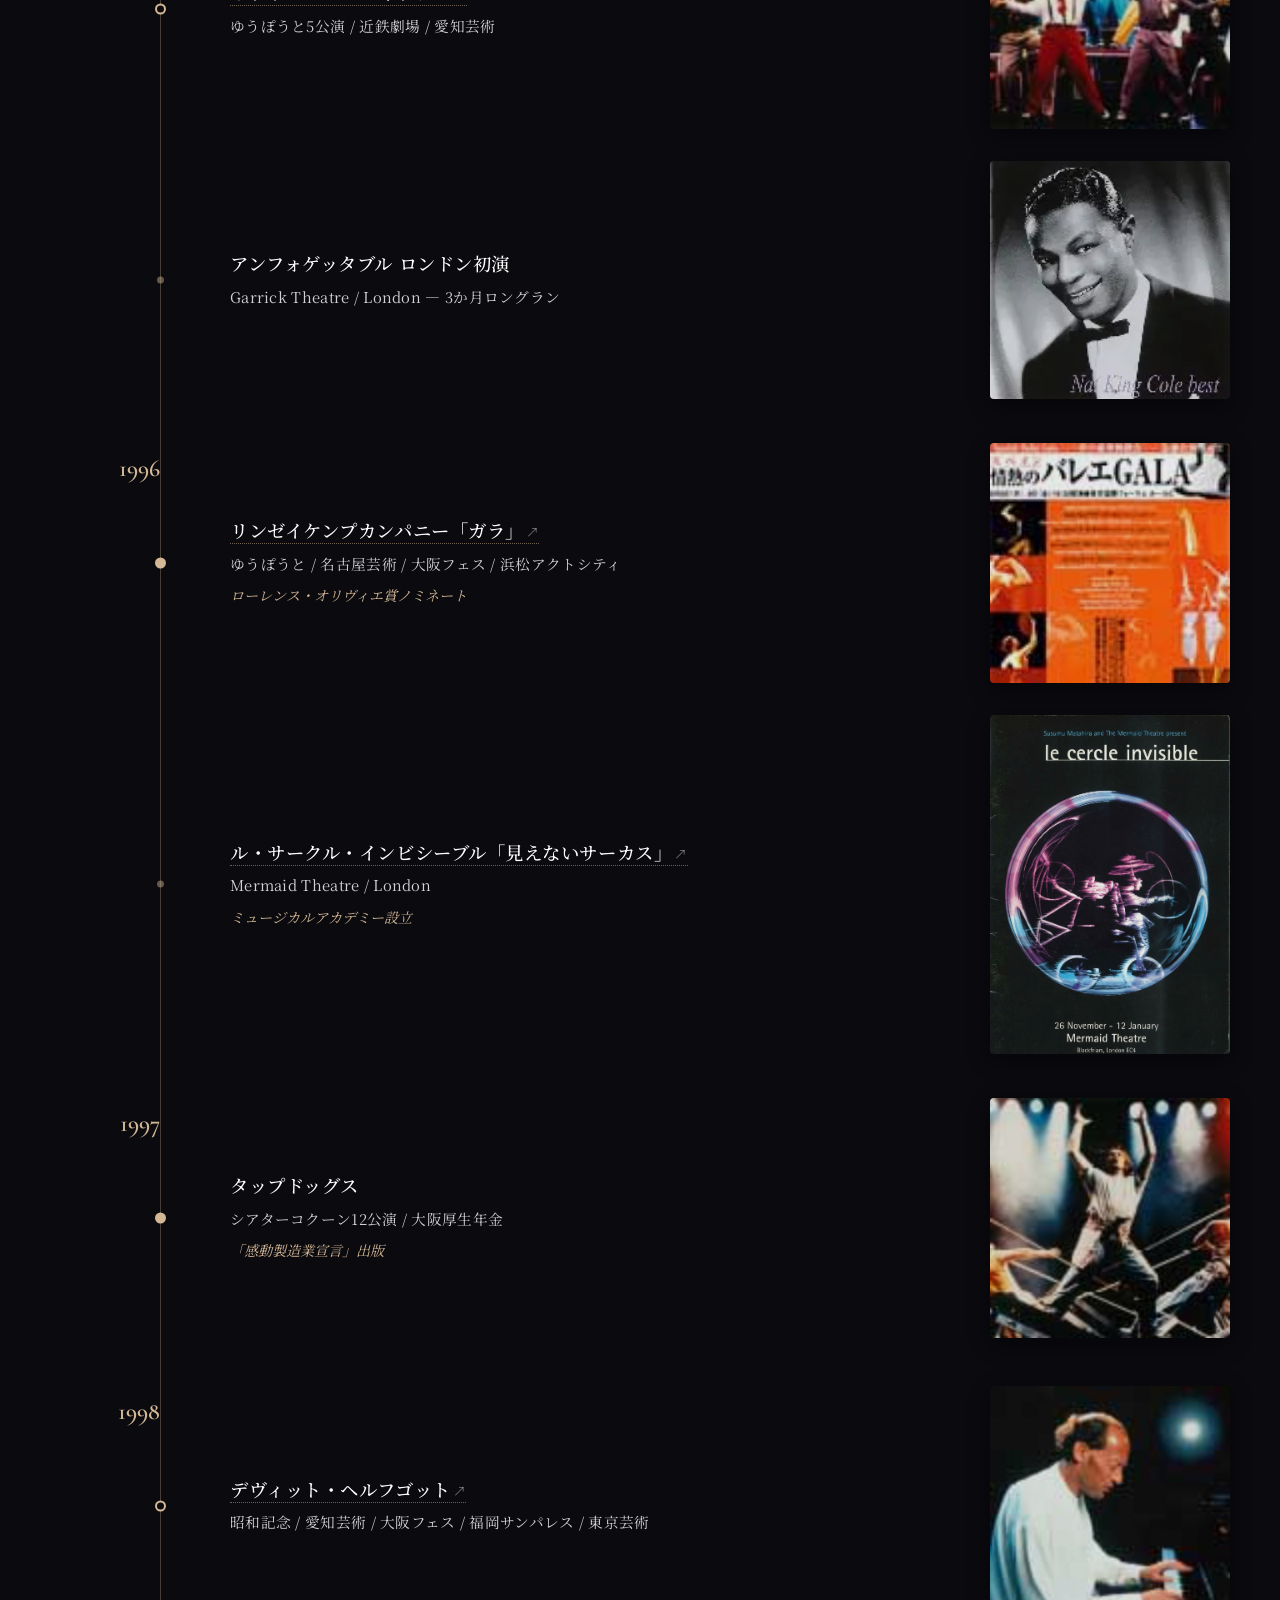
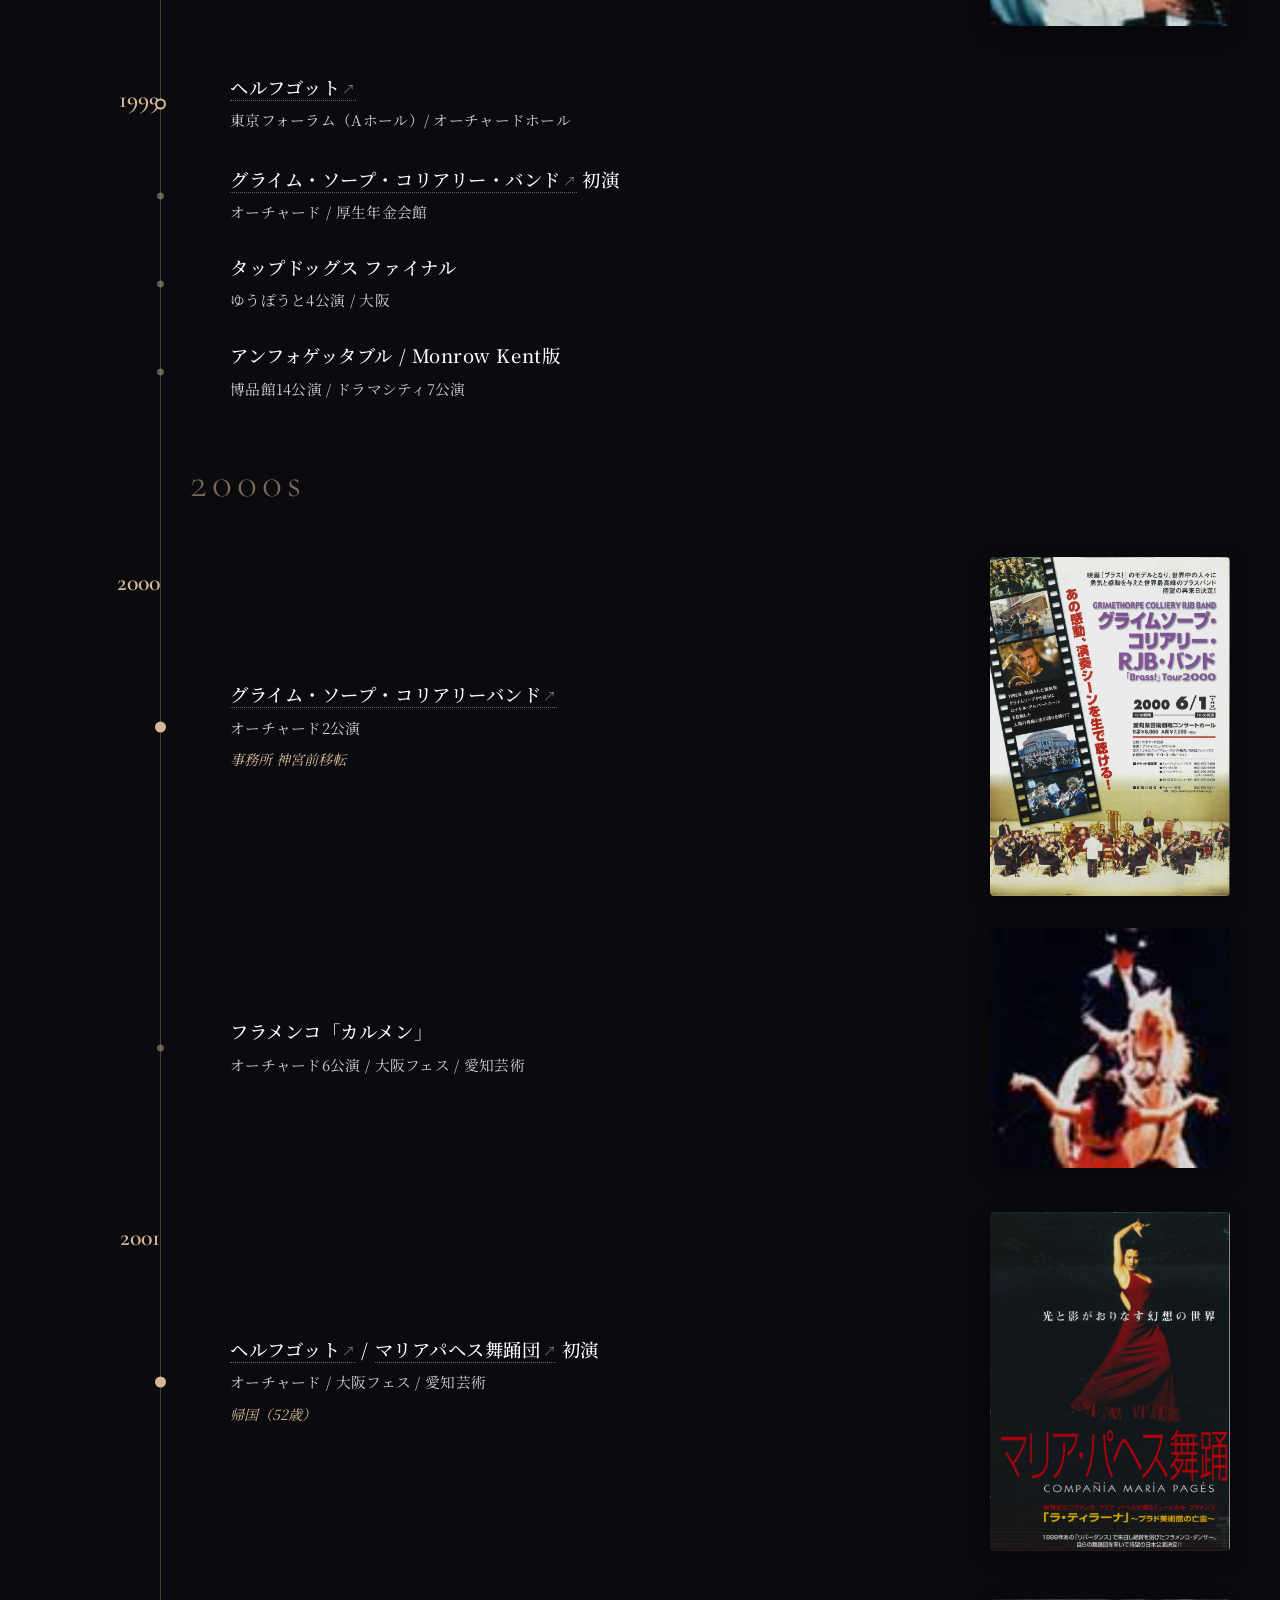
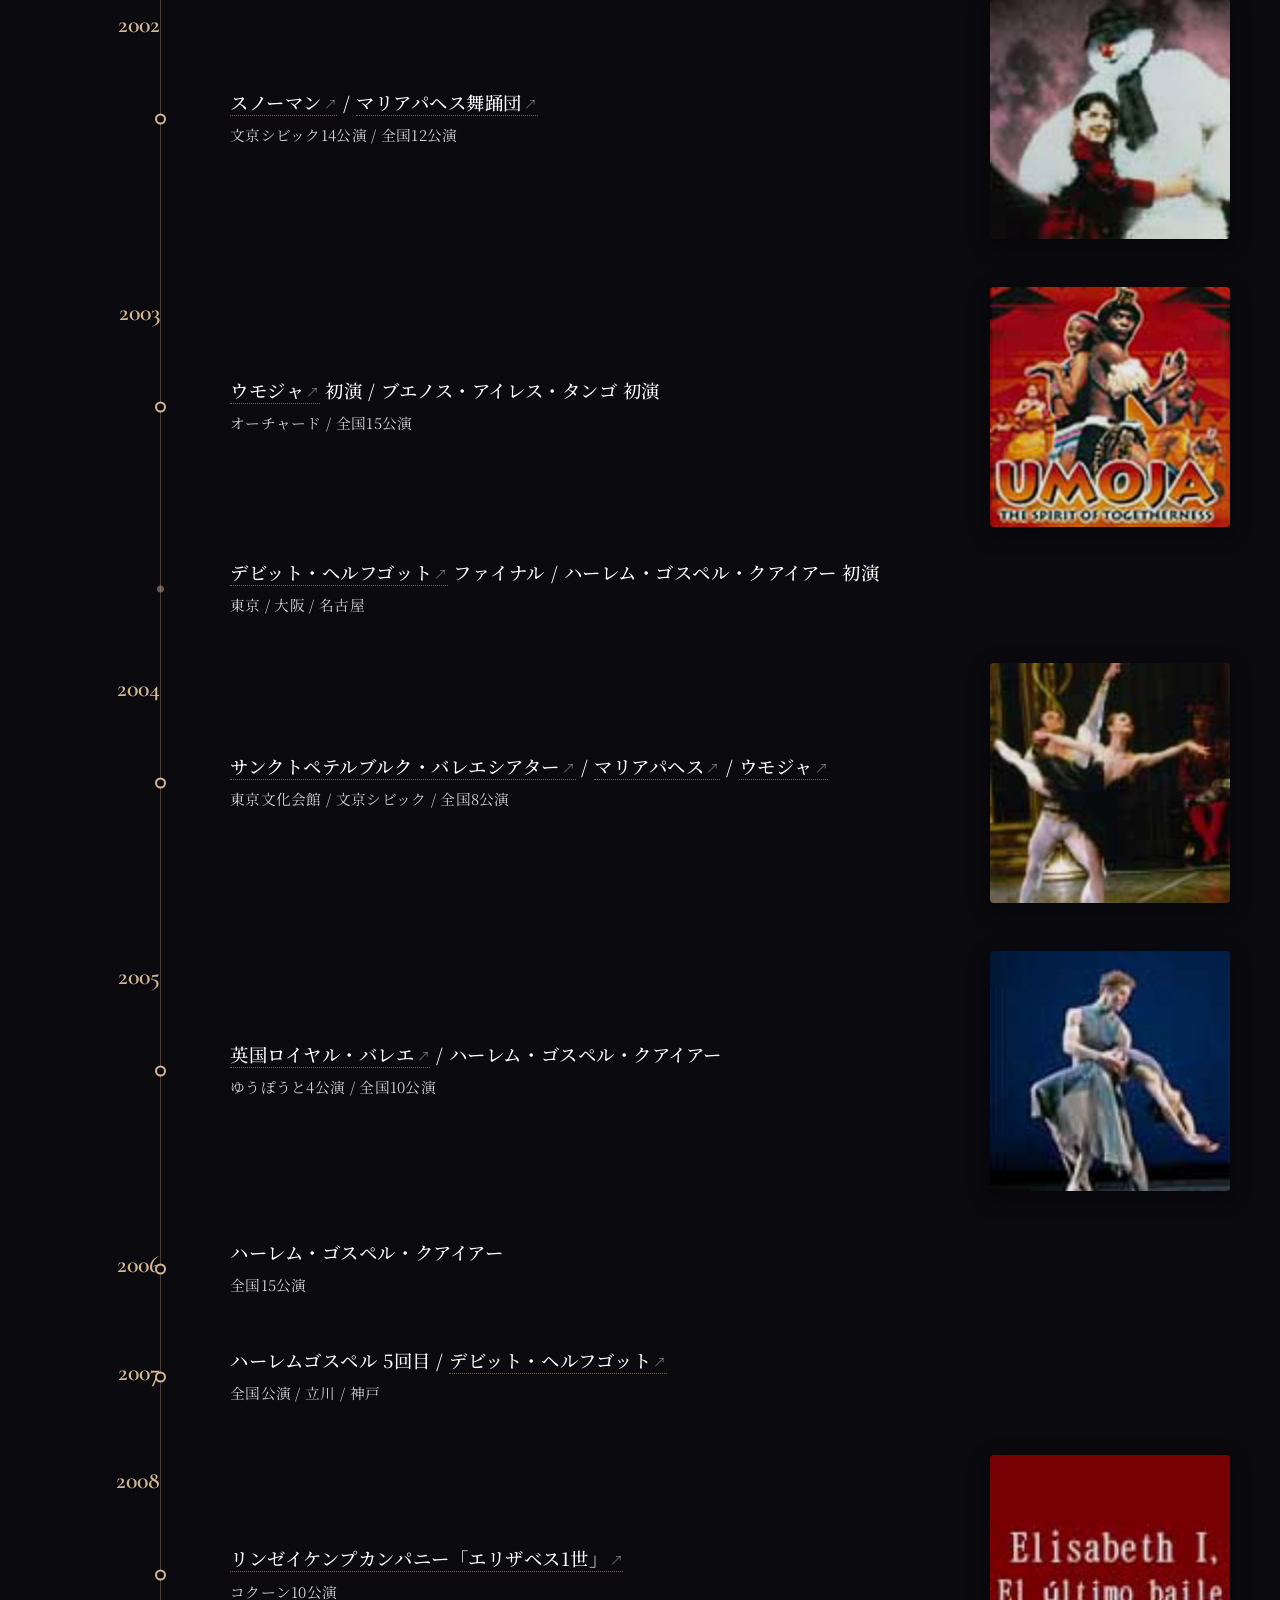
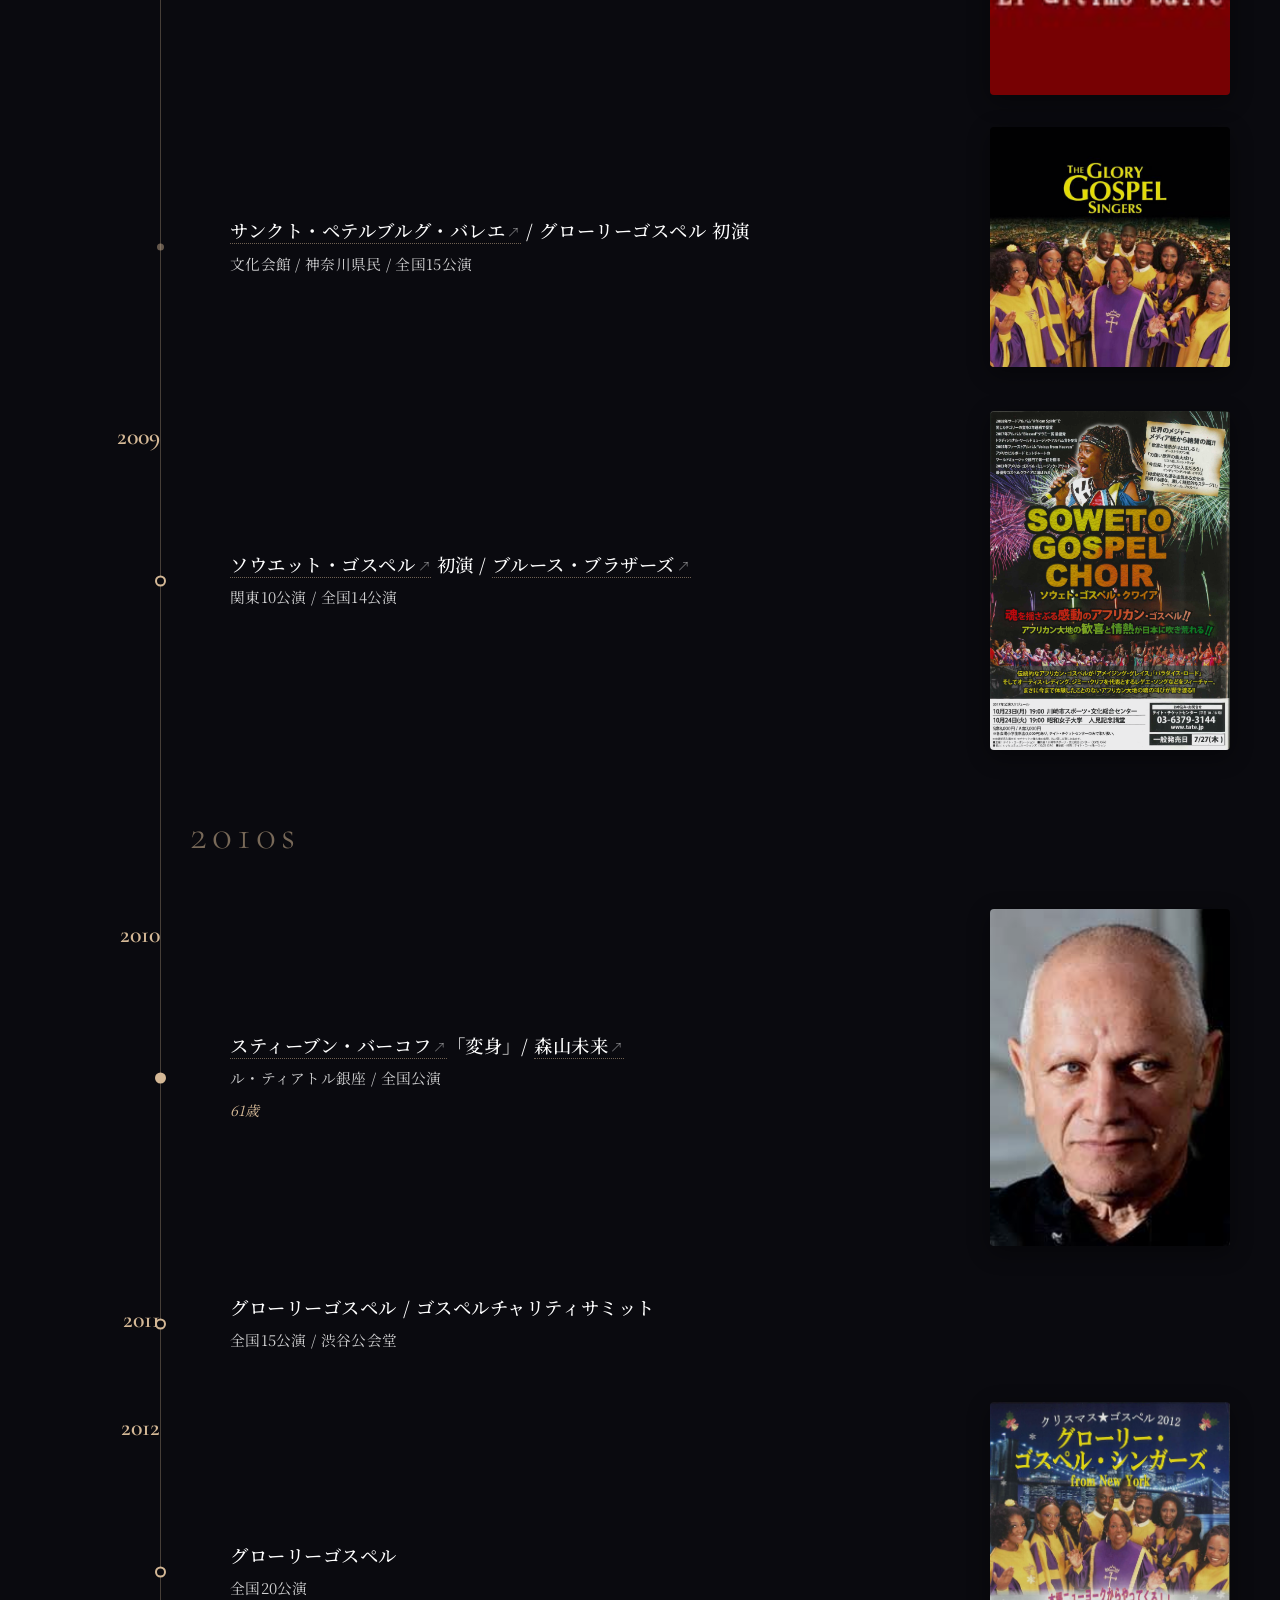
==== commit a5a7dfee: "プロフィール文面を「日本人プロデューサーとして初めて」に修正 Co-authored-by: horiori <ioiohori@users.noreply.github.com>" ====
--- a/index.html
+++ b/index.html
@@ -119,7 +119,7 @@
 
           <p>1992年、ブロードウェイでミハイル・バリシニコフが、パリではロマン・ポランスキーが出演し絶賛された、スティーブン・バーコフ演出によるカフカの「変身」に宮本亜門、夏木マリを起用、オール日本人キャストで制作、プロデュースする。</p>
 
-          <p>1994年、世界の演劇のメッカ、ロンドン・ウエスト・エンドにも活動の拠点を置き、スティーブン・バーコフとの共同プロデュースによる「ブライトン・ビーチ・スカンバック」が英国で最初に手がけた作品となる。また、プロデューサーとして日本人として初めて、英国プロデューサー協会＝ソサエティ・オブ・ロンドン・シアターの会員に認定され、国際活動の場を確固たるものとする。</p>
+          <p>1994年、世界の演劇のメッカ、ロンドン・ウエスト・エンドにも活動の拠点を置き、スティーブン・バーコフとの共同プロデュースによる「ブライトン・ビーチ・スカンバック」が英国で最初に手がけた作品となる。また、日本人プロデューサーとして初めて、英国プロデューサー協会＝ソサエティ・オブ・ロンドン・シアターの会員に認定され、国際活動の場を確固たるものとする。</p>
 
           <p>1995年、数多くのヒット曲で知られるナット・キング・コールの生涯を描いた「アンフォゲッタブル〜ナット・キング・コール・ストーリー」のウエスト・エンド公演と日本公演を制作、プロデュース。この作品は世界的にも権威ある舞台芸術賞「ローレンス・オリヴィエ賞」ミュージカル部門で最優秀主演男優賞にノミネートされる。日本人が制作に関わった作品が、この名誉ある賞の候補にあがったのは初めてのことである。同賞の最優秀振付賞獲得作品「ホット・シュー・シャッフル」もこの年、日本で公演を行う。</p>
 
